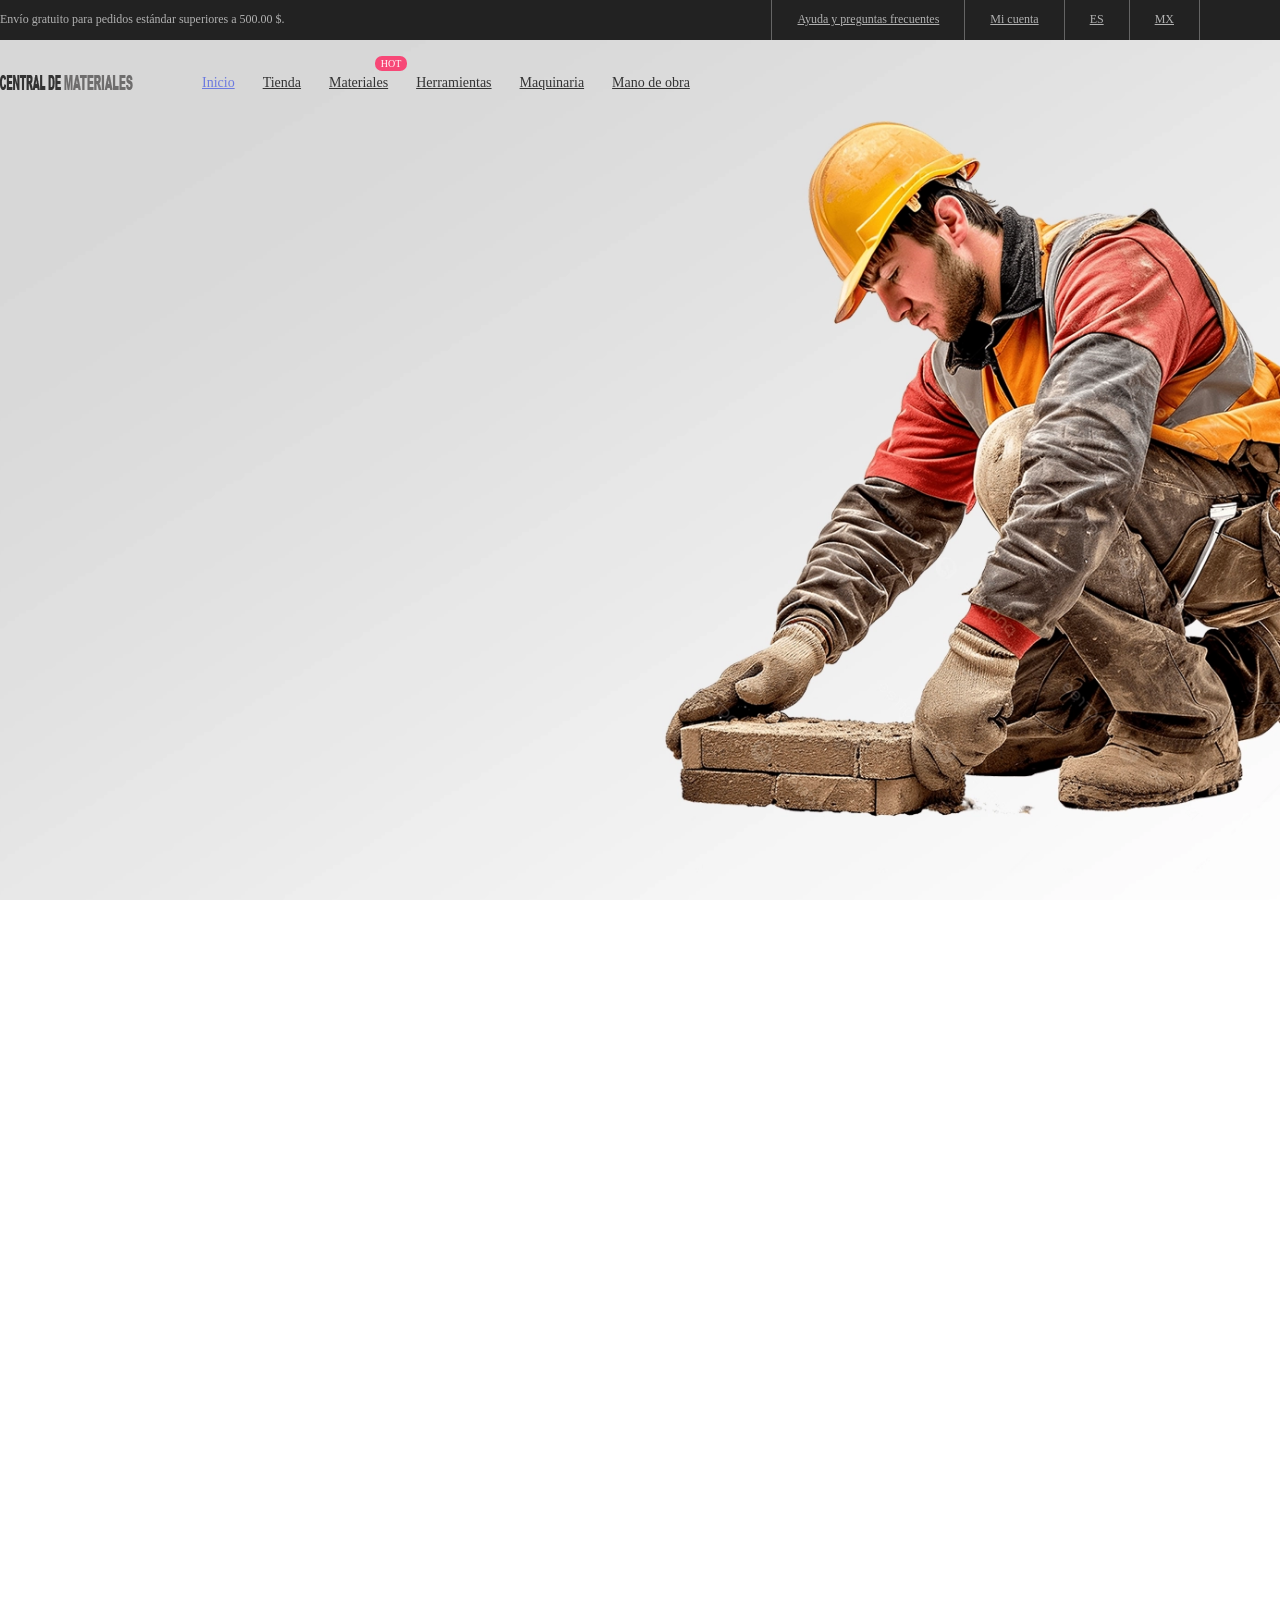
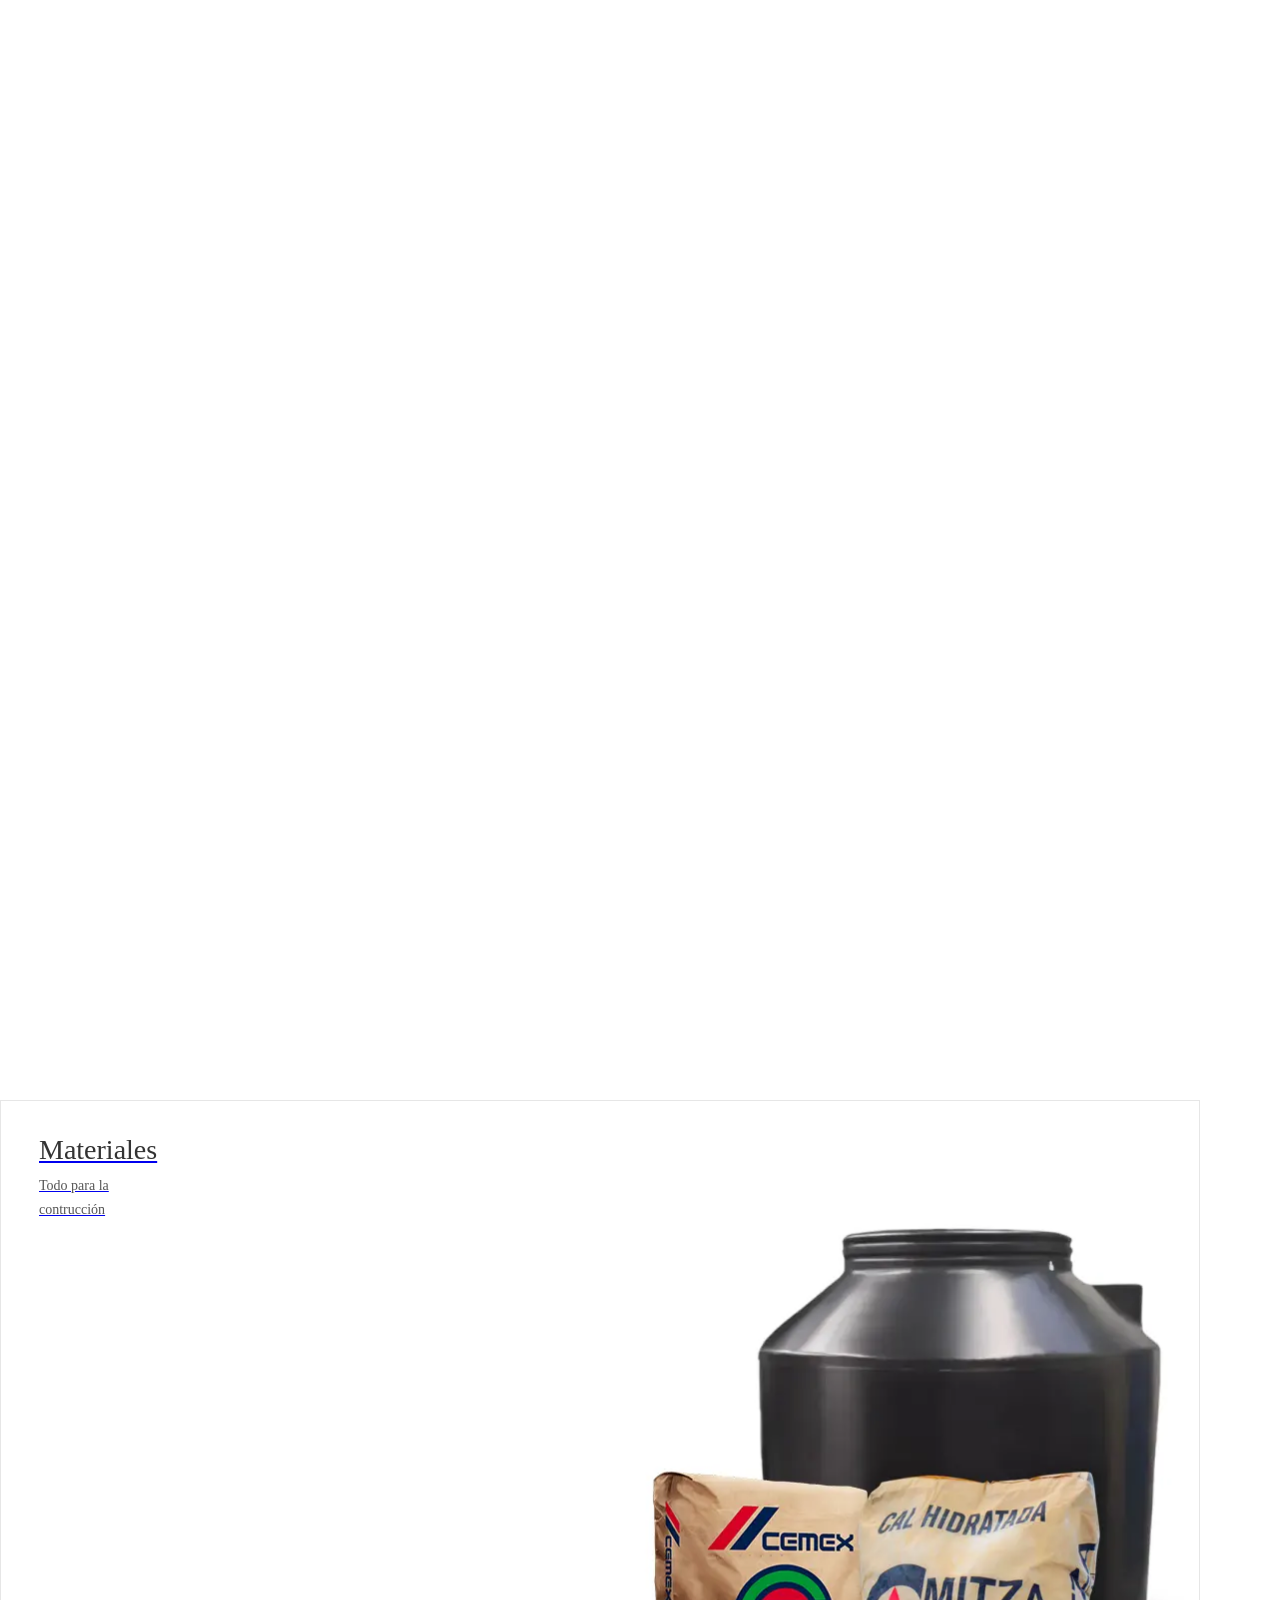
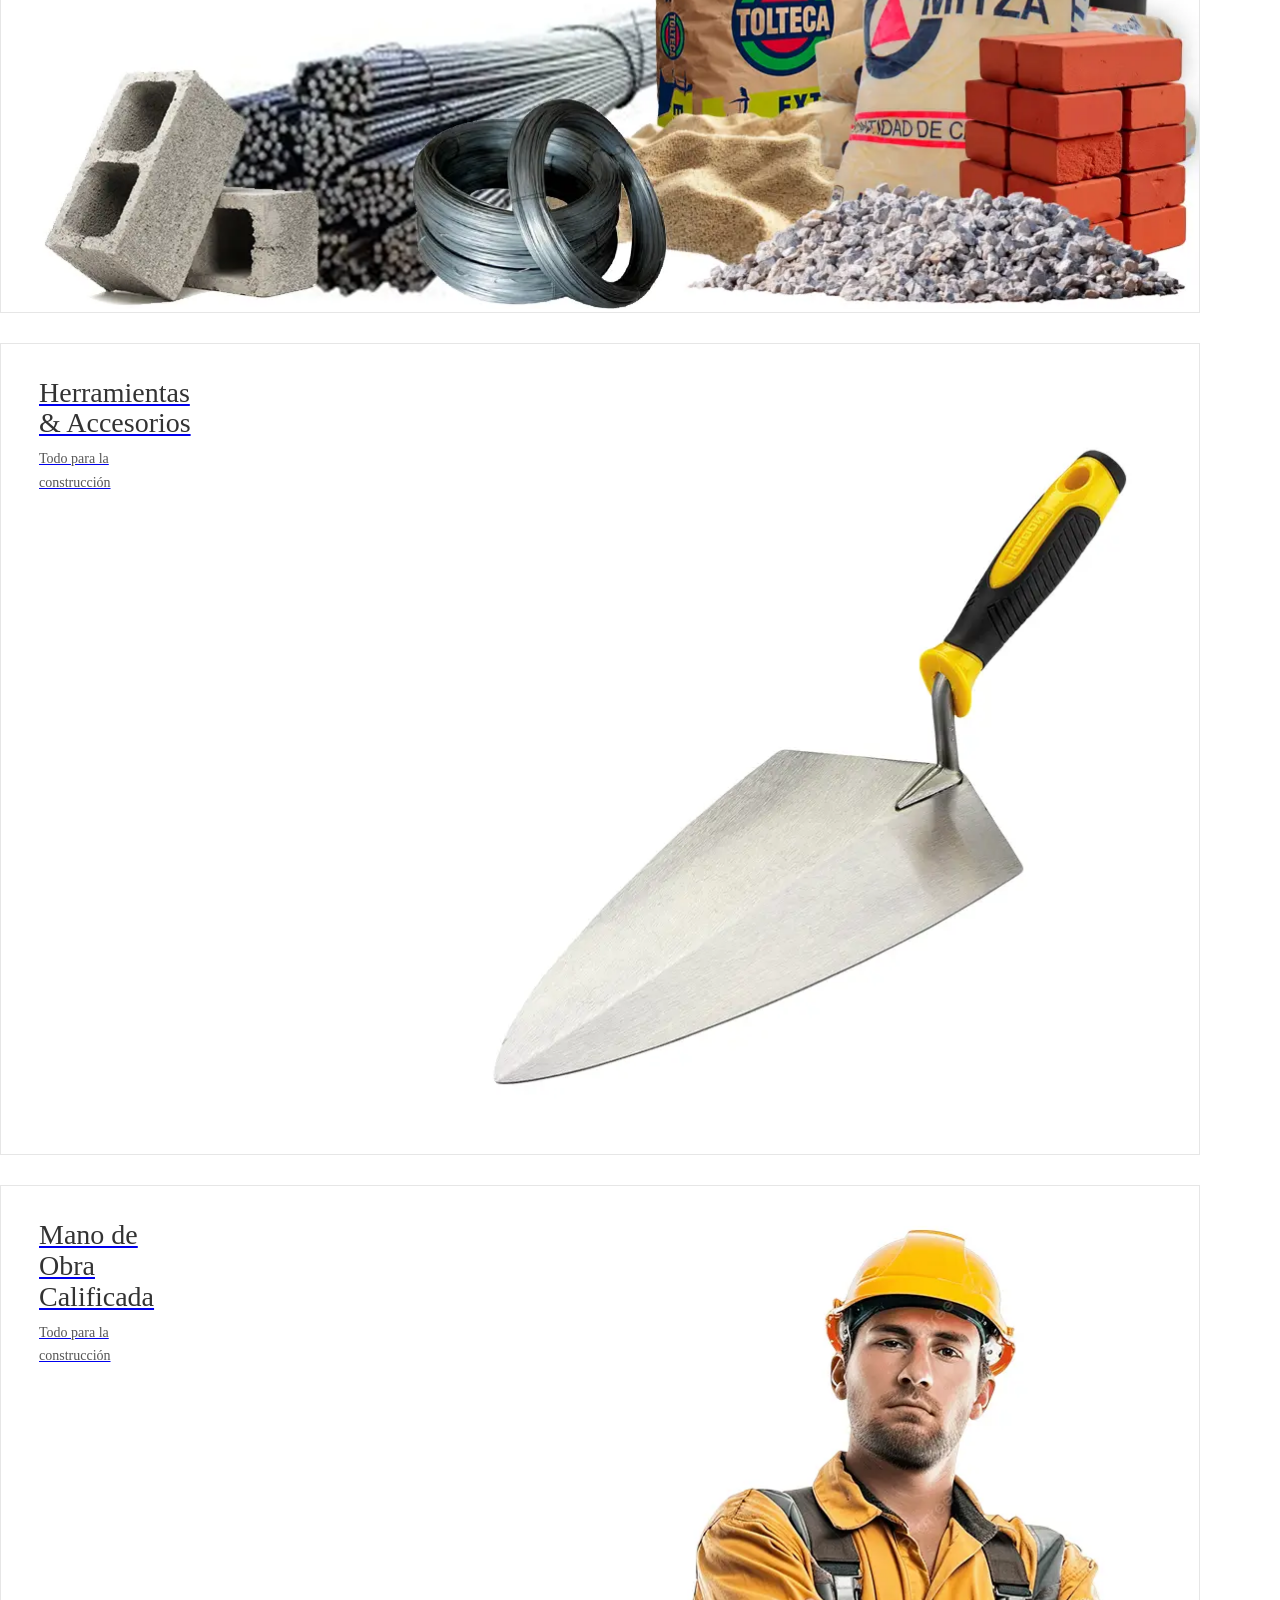
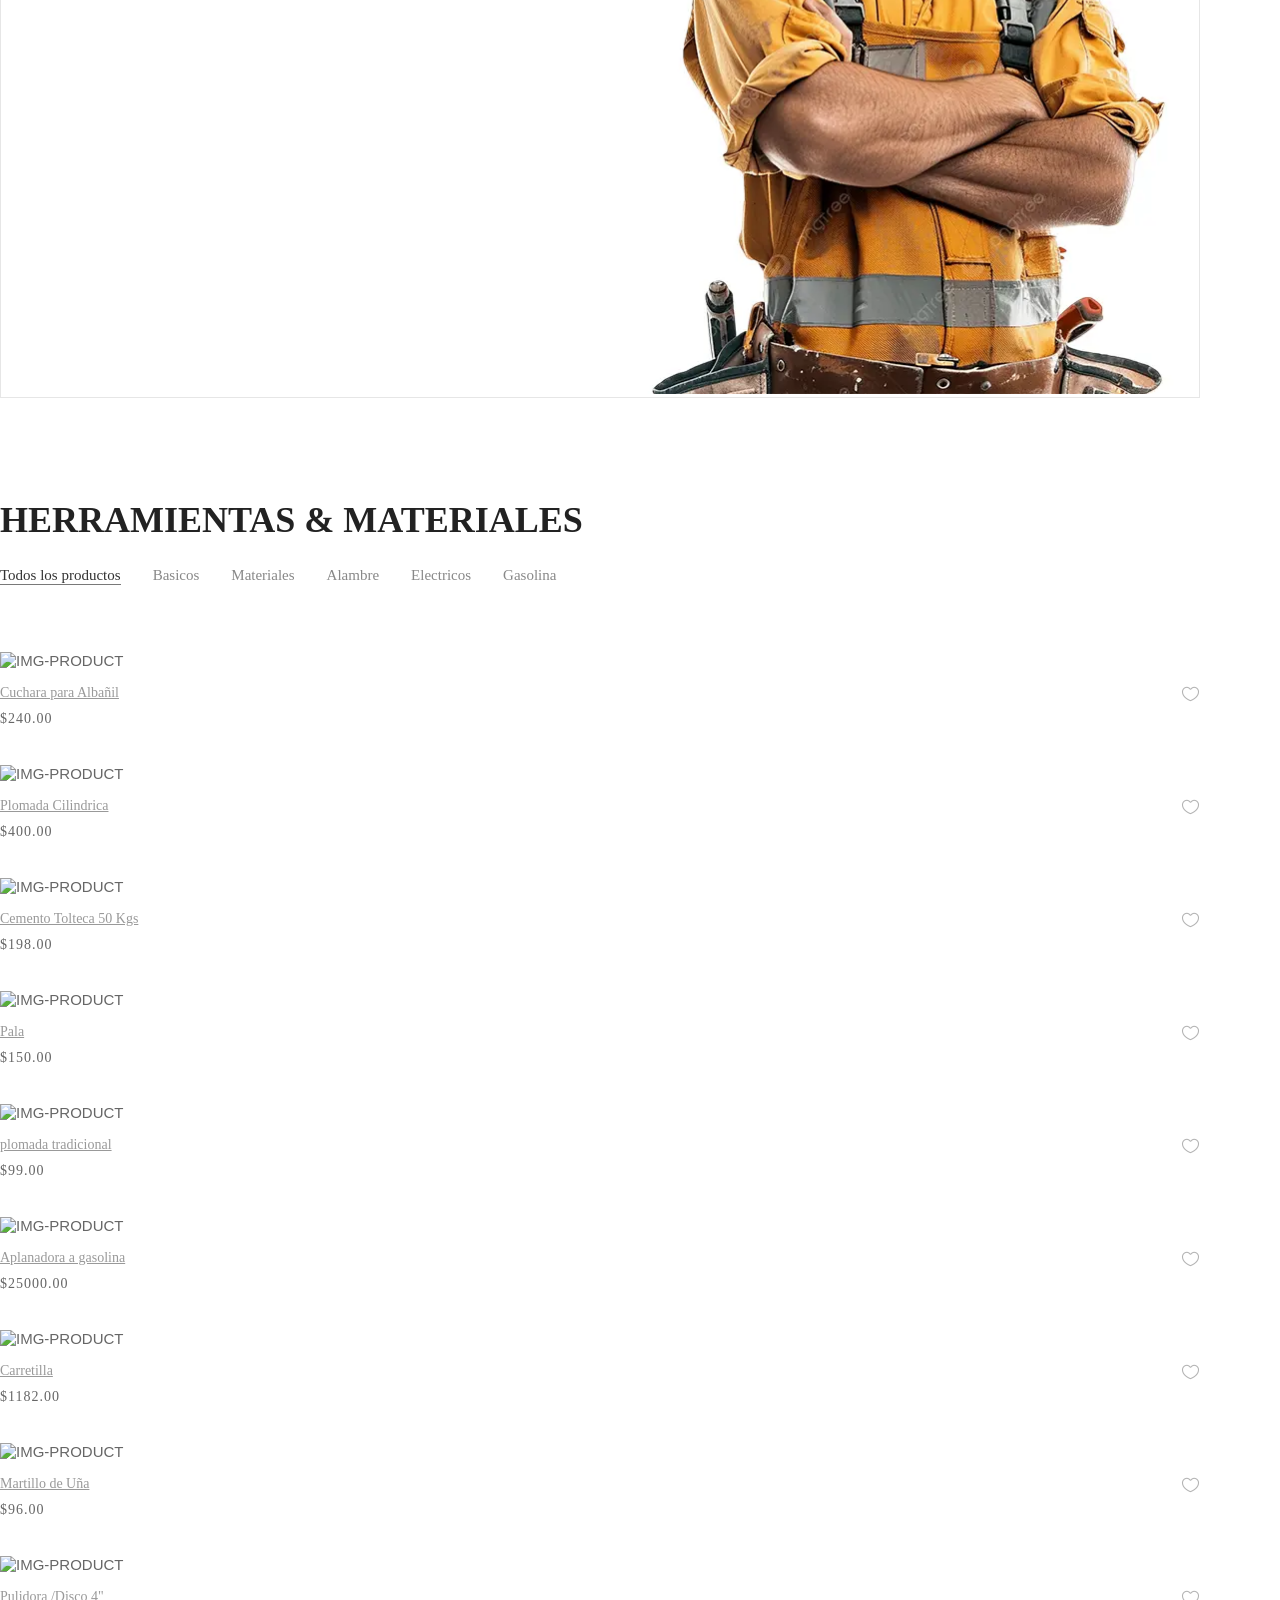
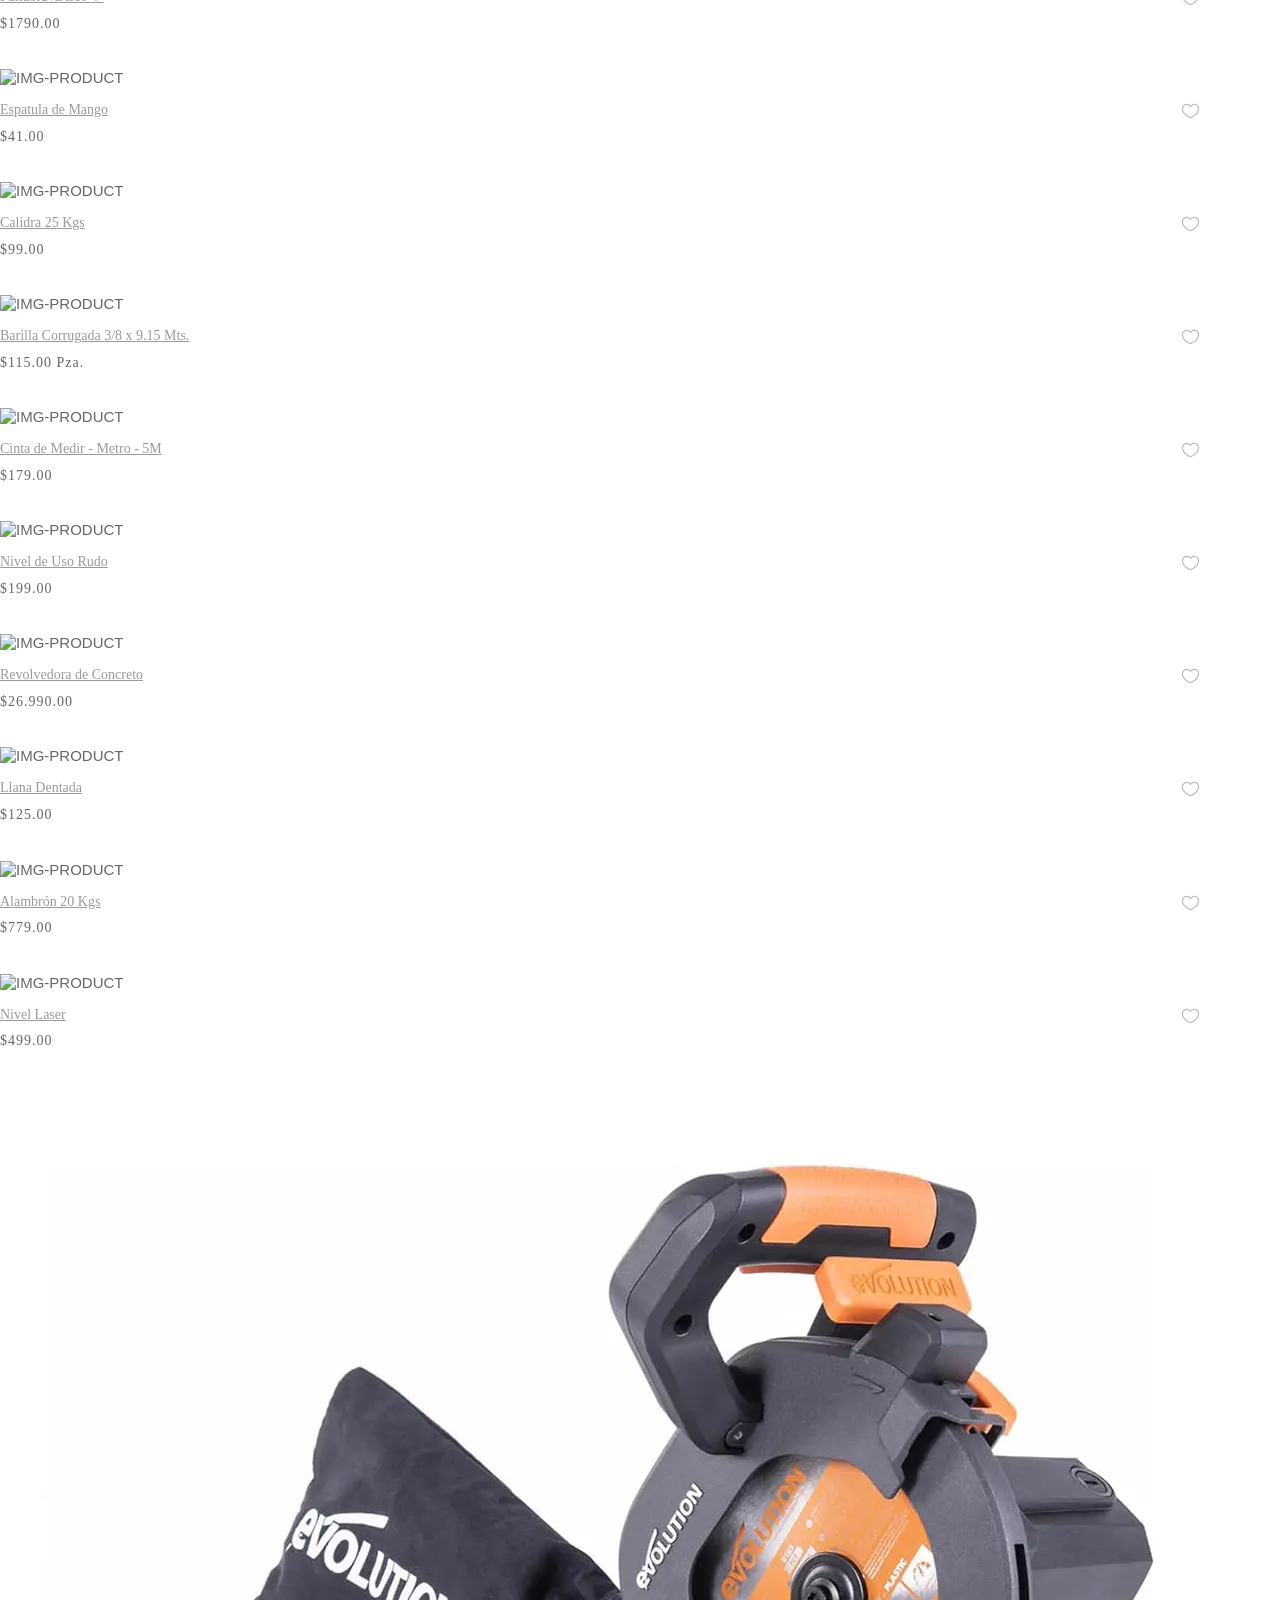
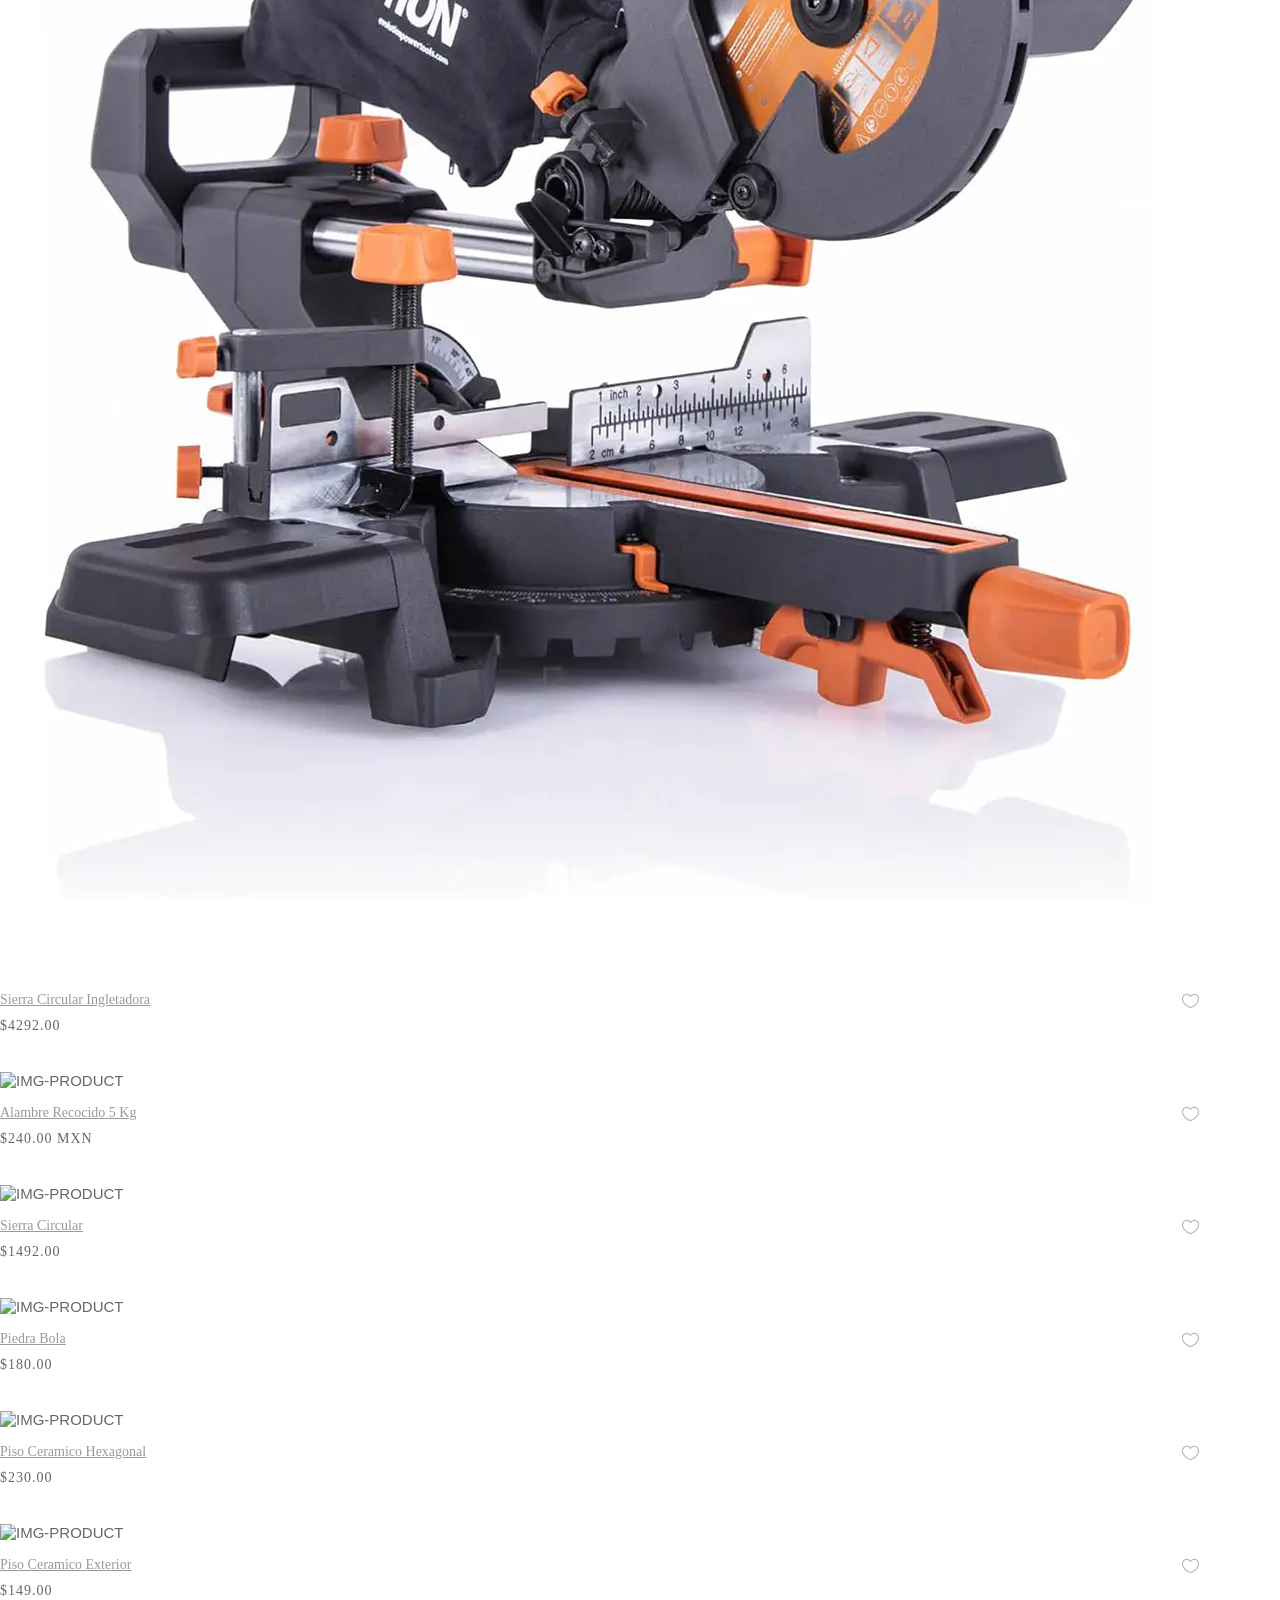
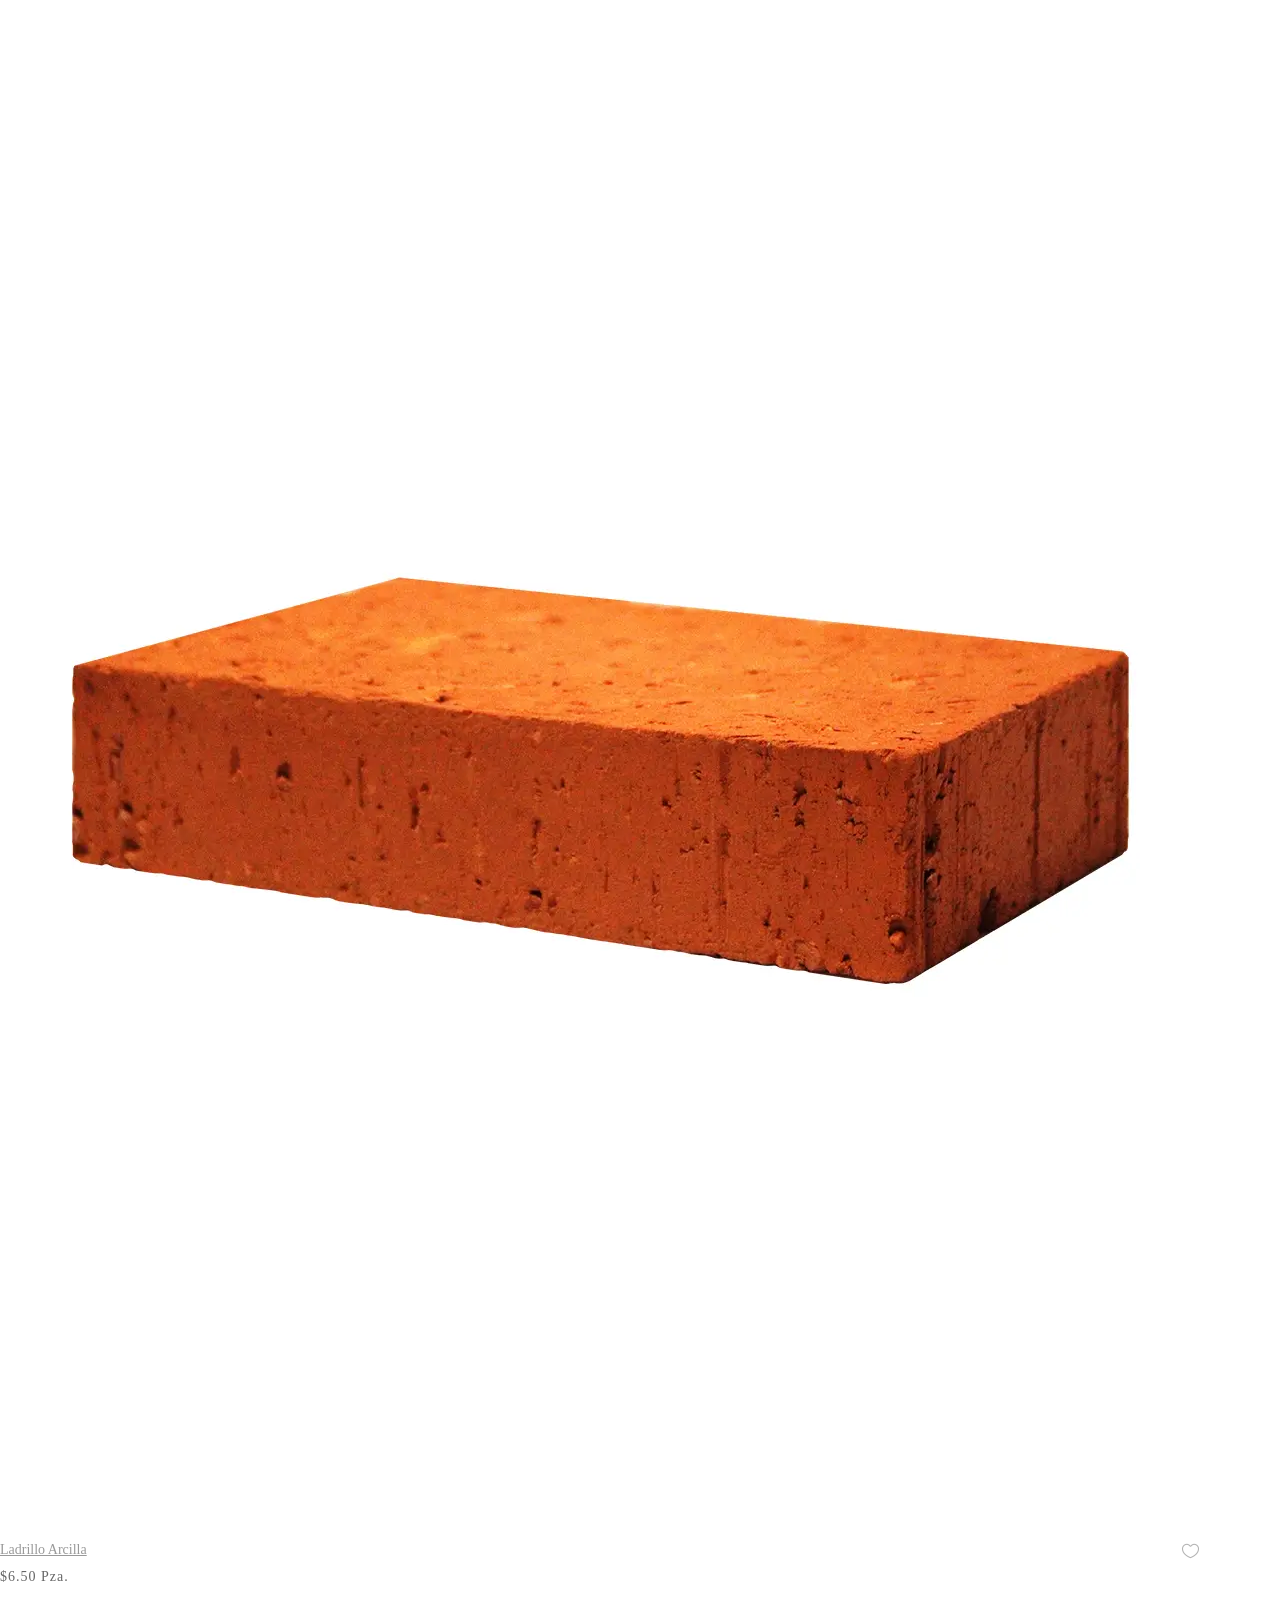
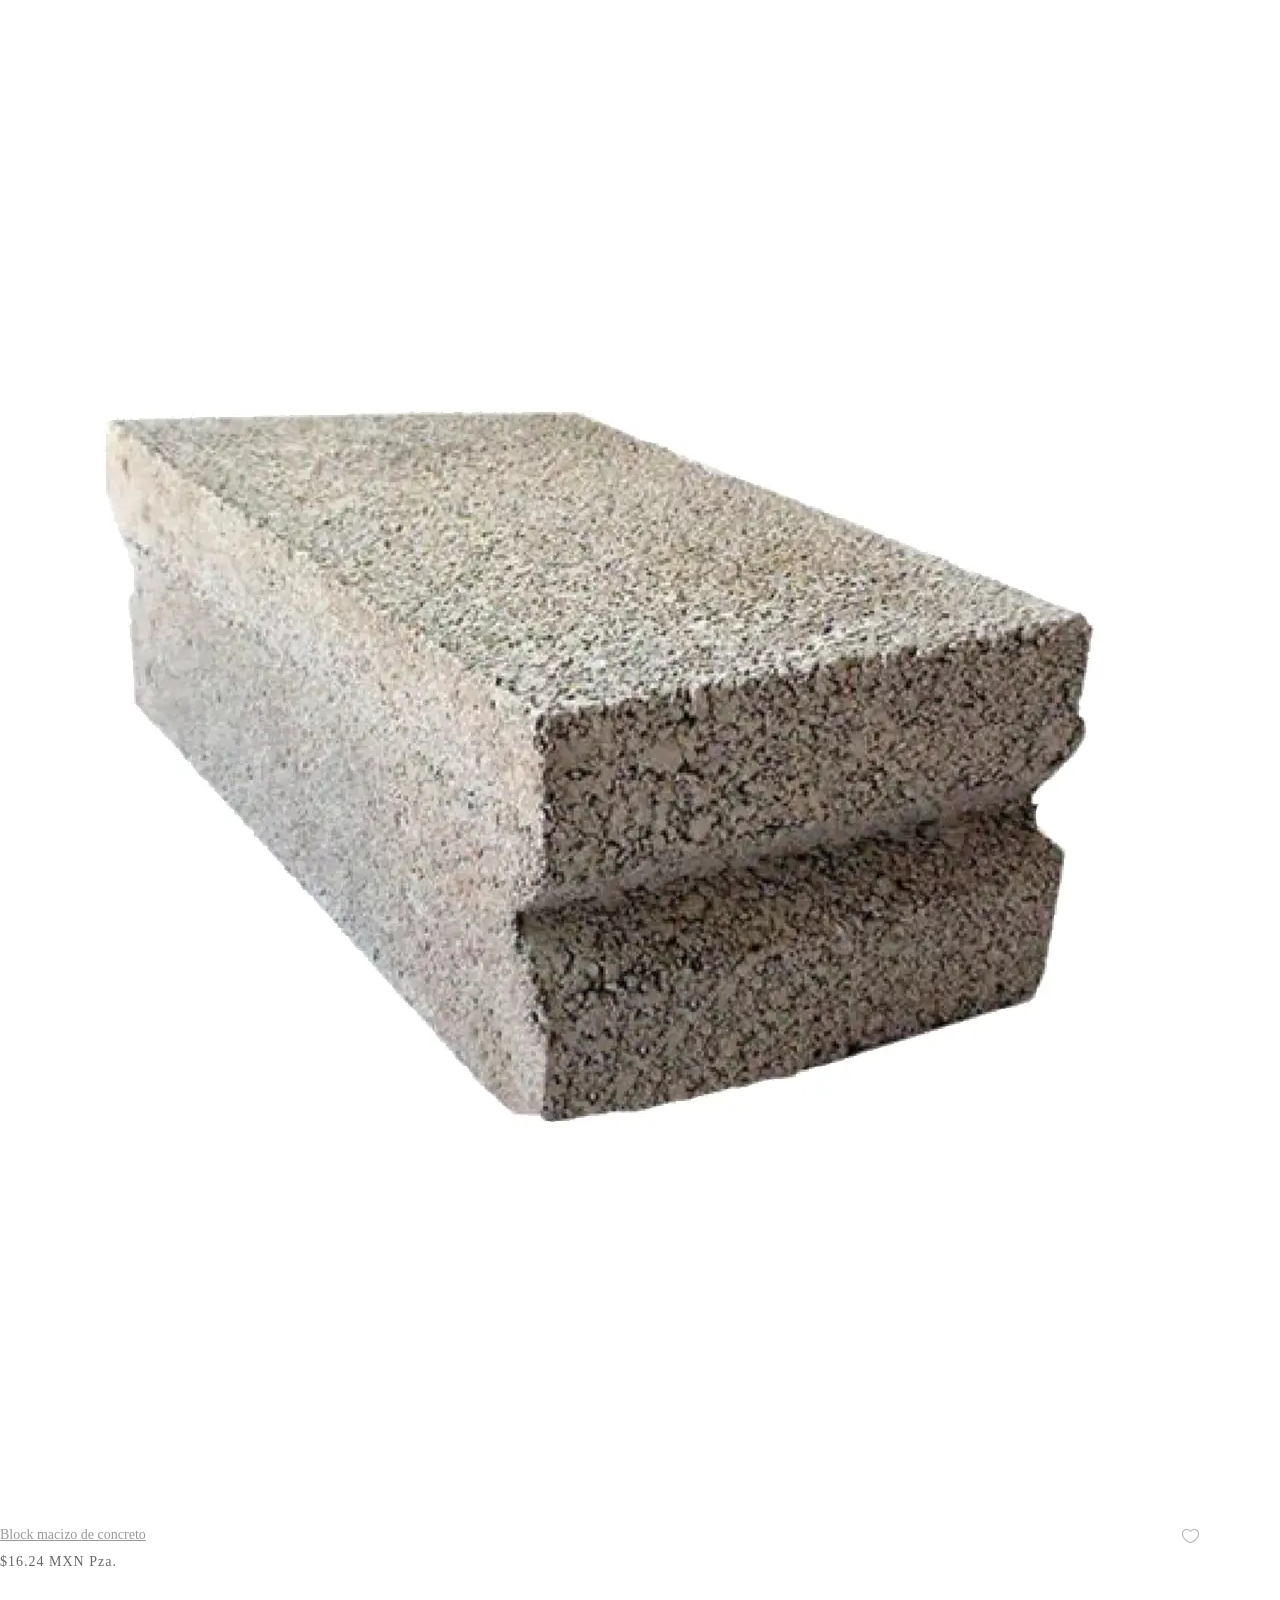
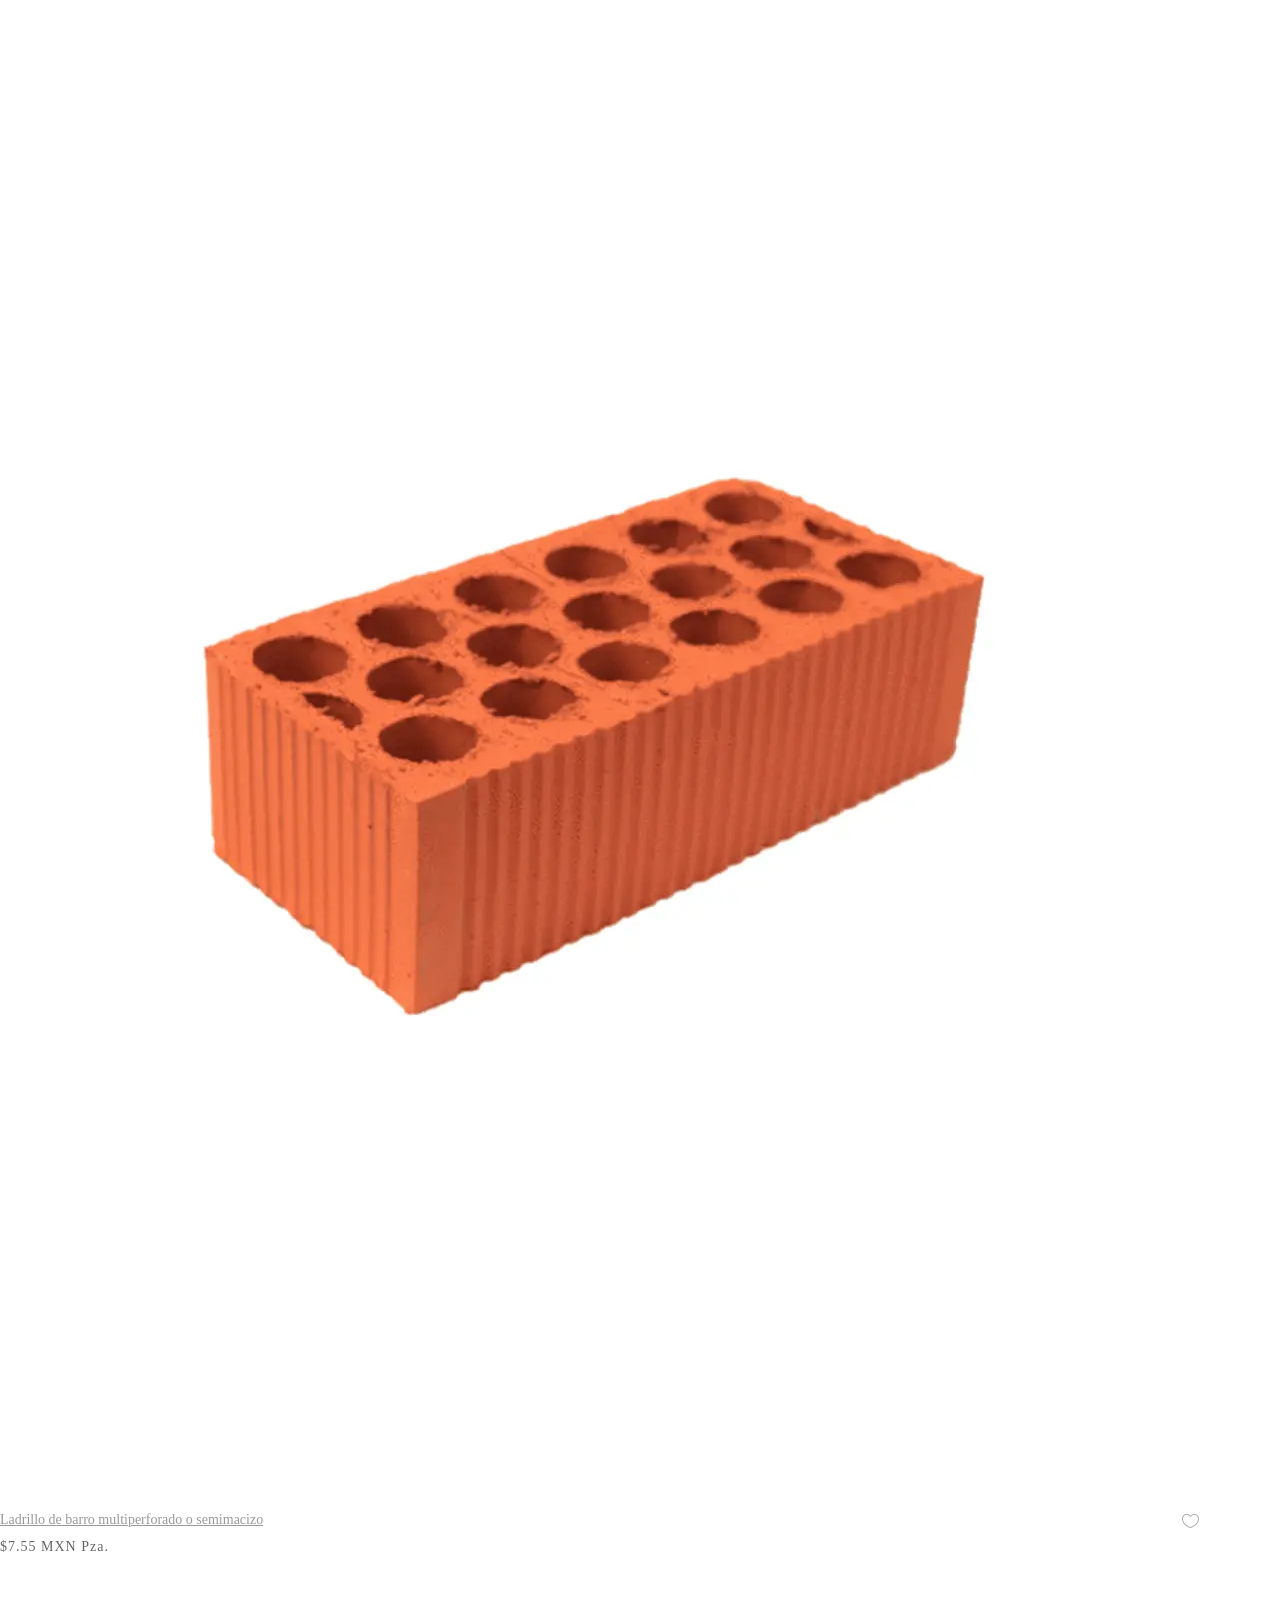
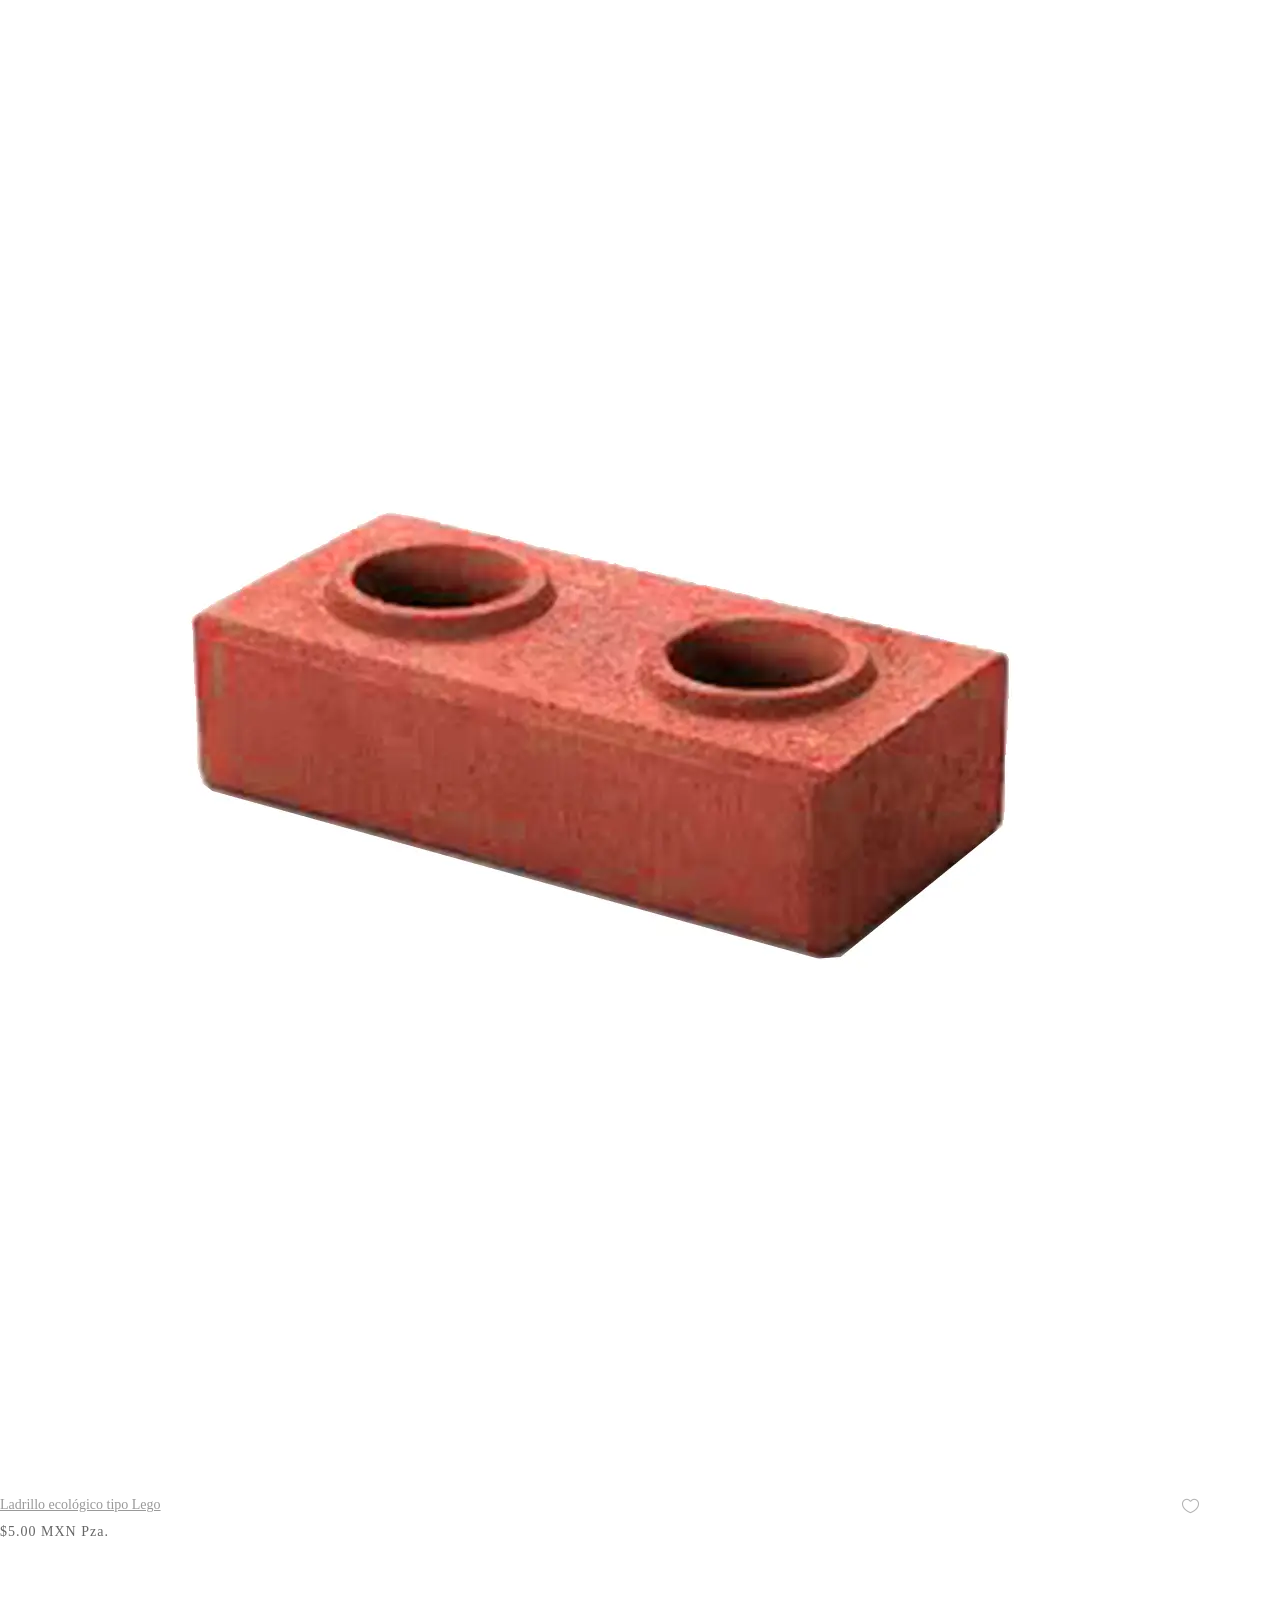
==== index.html @ 4cdfe02c "Add files via upload" ====
<!DOCTYPE html>
<html lang="es">
<head>
	<title>Todo para la contrucción</title>
	<meta charset="UTF-8">
	<meta name="viewport" content="width=device-width, initial-scale=1">
<!--===============================================================================================-->	
	<link rel="icon" type="image/png" href="images/icons/favicon.png"/>
<!--===============================================================================================-->
	<link rel="stylesheet" type="text/css" href="vendor/bootstrap/css/bootstrap.min.css">
<!--===============================================================================================-->
	<link rel="stylesheet" type="text/css" href="fonts/font-awesome-4.7.0/css/font-awesome.min.css">
<!--===============================================================================================-->
	<link rel="stylesheet" type="text/css" href="fonts/iconic/css/material-design-iconic-font.min.css">
<!--===============================================================================================-->
	<link rel="stylesheet" type="text/css" href="fonts/linearicons-v1.0.0/icon-font.min.css">
<!--===============================================================================================-->
	<link rel="stylesheet" type="text/css" href="vendor/animate/animate.css">
<!--===============================================================================================-->	
	<link rel="stylesheet" type="text/css" href="vendor/css-hamburgers/hamburgers.min.css">
<!--===============================================================================================-->
	<link rel="stylesheet" type="text/css" href="vendor/animsition/css/animsition.min.css">
<!--===============================================================================================-->
	<link rel="stylesheet" type="text/css" href="vendor/select2/select2.min.css">
<!--===============================================================================================-->	
	<link rel="stylesheet" type="text/css" href="vendor/daterangepicker/daterangepicker.css">
<!--===============================================================================================-->
	<link rel="stylesheet" type="text/css" href="vendor/slick/slick.css">
<!--===============================================================================================-->
	<link rel="stylesheet" type="text/css" href="vendor/MagnificPopup/magnific-popup.css">
<!--===============================================================================================-->
	<link rel="stylesheet" type="text/css" href="vendor/perfect-scrollbar/perfect-scrollbar.css">
<!--===============================================================================================-->
	<link rel="stylesheet" type="text/css" href="css/util.css">
	<link rel="stylesheet" type="text/css" href="css/main.css">
<!--===============================================================================================-->
</head>
<body class="animsition">
	
	<!-- Header -->
	<header>
		<!-- Header desktop -->
		<div class="container-menu-desktop">
			<!-- Topbar -->
			<div class="top-bar">
				<div class="content-topbar flex-sb-m h-full container">
					<div class="left-top-bar">
						Envío gratuito para pedidos estándar superiores a 500.00 $.
					</div>

					<div class="right-top-bar flex-w h-full">
						<a href="tel:+524443571747" class="flex-c-m trans-04 p-lr-25">
							
Ayuda y preguntas frecuentes
						</a>

						<a href="#" class="flex-c-m trans-04 p-lr-25">
							
Mi cuenta
						</a>

						<a href="#" class="flex-c-m trans-04 p-lr-25">
							ES
						</a>

						<a href="#" class="flex-c-m trans-04 p-lr-25">
							MX
						</a>
					</div>
				</div>
			</div>

			<div class="wrap-menu-desktop">
				<nav class="limiter-menu-desktop container">
					
					<!-- Logo desktop -->		
					<a href="#" class="logo">
						<img src="images/icons/logo-01.png" alt="IMG-LOGO">
					</a>

					<!-- Menu desktop -->
					<div class="menu-desktop">
						<ul class="main-menu">
							<li class="active-menu">
								<a href="index.html">Inicio</a>
								<ul class="sub-menu">
									<li><a href="#materiales">Materiales</a></li>
									<li><a href="#Materiales">Herramientas</a></li>
									<li><a href="contratar.html">Mano de Obra</a></li>
								</ul>
							</li>

							<li>
								<a href="#materiales">Tienda</a>
							</li>

							<li class="label1" data-label1="hot">
								<a href="#materiales">Materiales </a>
							</li>

							<li>
								<a href="#materiales">Herramientas</a>
							</li>

							<li>
								<a href="contratar.html">Maquinaria</a>
							</li>

							<li>
								<a href="contratar.html">Mano de obra</a>
							</li>
						</ul>
					</div>	

					<!-- Icon header --
					<div class="wrap-icon-header flex-w flex-r-m">
						<div class="icon-header-item cl2 hov-cl1 trans-04 p-l-22 p-r-11 js-show-modal-search">
							<i class="zmdi zmdi-search"></i>
						</div>

						<div class="icon-header-item cl2 hov-cl1 trans-04 p-l-22 p-r-11 icon-header-noti js-show-cart" data-notify="2">
							<i class="zmdi zmdi-shopping-cart"></i>
						</div>

						<a href="#" class="dis-block icon-header-item cl2 hov-cl1 trans-04 p-l-22 p-r-11 icon-header-noti" data-notify="0">
							<i class="zmdi zmdi-favorite-outline"></i>
						</a>
					</div>-->
				</nav>
			</div>	
		</div>

		<!-- Header Mobile -->
		<div class="wrap-header-mobile">
			<!-- Logo moblie -->		
			<div class="logo-mobile">
				<a href="index.html"><img src="images/icons/logo-01.png" alt="IMG-LOGO"></a>
			</div>

			<!-- Icon header -->
			<div class="wrap-icon-header flex-w flex-r-m m-r-15">
				<div class="icon-header-item cl2 hov-cl1 trans-04 p-r-11 js-show-modal-search">
					<i class="zmdi zmdi-search"></i>
				</div>

				<div class="icon-header-item cl2 hov-cl1 trans-04 p-r-11 p-l-10 icon-header-noti js-show-cart" data-notify="2">
					<i class="zmdi zmdi-shopping-cart"></i>
				</div>

				<a href="#" class="dis-block icon-header-item cl2 hov-cl1 trans-04 p-r-11 p-l-10 icon-header-noti" data-notify="0">
					<i class="zmdi zmdi-favorite-outline"></i>
				</a>
			</div>

			<!-- Button show menu -->
			<div class="btn-show-menu-mobile hamburger hamburger--squeeze">
				<span class="hamburger-box">
					<span class="hamburger-inner"></span>
				</span>
			</div>
		</div>


		<!-- Menu Mobile -->
		<div class="menu-mobile">
			<ul class="topbar-mobile">
				<li>
					<div class="left-top-bar">
						Envío gratuito para pedidos estándar superiores a 1000 $.
					</div>
				</li>

				<li>
					<div class="right-top-bar flex-w h-full">
						<a href="#" class="flex-c-m p-lr-10 trans-04">
							Help & FAQs
						</a>

						<a href="#" class="flex-c-m p-lr-10 trans-04">
							My Account
						</a>

						<a href="#" class="flex-c-m p-lr-10 trans-04">
							EN
						</a>

						<a href="#" class="flex-c-m p-lr-10 trans-04">
							USD
						</a>
					</div>
				</li>
			</ul>

			<ul class="main-menu-m">
				<li>
					<a href="index.html">Home</a>
					<ul class="sub-menu-m">
						<li><a href="index.html">Homepage 1</a></li>
						<li><a href="home-02.html">Homepage 2</a></li>
						<li><a href="home-03.html">Homepage 3</a></li>
					</ul>
					<span class="arrow-main-menu-m">
						<i class="fa fa-angle-right" aria-hidden="true"></i>
					</span>
				</li>

				<li>
					<a href="product.html">Shop</a>
				</li>

				<li>
					<a href="shoping-cart.html" class="label1 rs1" data-label1="hot">Features</a>
				</li>

				<li>
					<a href="blog.html">Blog</a>
				</li>

				<li>
					<a href="about.html">About</a>
				</li>

				<li>
					<a href="contact.html">Contact</a>
				</li>
			</ul>
		</div>

		<!-- Modal Search -->
		<div class="modal-search-header flex-c-m trans-04 js-hide-modal-search">
			<div class="container-search-header">
				<button class="flex-c-m btn-hide-modal-search trans-04 js-hide-modal-search">
					<img src="images/icons/icon-close2.png" alt="CLOSE">
				</button>

				<form class="wrap-search-header flex-w p-l-15">
					<button class="flex-c-m trans-04">
						<i class="zmdi zmdi-search"></i>
					</button>
					<input class="plh3" type="text" name="search" placeholder="Search...">
				</form>
			</div>
		</div>
	</header>

	<!-- Cart -->
	<div class="wrap-header-cart js-panel-cart">
		<div class="s-full js-hide-cart"></div>

		<div class="header-cart flex-col-l p-l-65 p-r-25">
			<div class="header-cart-title flex-w flex-sb-m p-b-8">
				<span class="mtext-103 cl2">
					Your Cart
				</span>

				<div class="fs-35 lh-10 cl2 p-lr-5 pointer hov-cl1 trans-04 js-hide-cart">
					<i class="zmdi zmdi-close"></i>
				</div>
			</div>
			
			<div class="header-cart-content flex-w js-pscroll">
				<ul class="header-cart-wrapitem w-full">
					<li class="header-cart-item flex-w flex-t m-b-12">
						<div class="header-cart-item-img">
							<img src="images/item-cart-01.jpg" alt="IMG">
						</div>

						<div class="header-cart-item-txt p-t-8">
							<a href="#" class="header-cart-item-name m-b-18 hov-cl1 trans-04">
								White Shirt Pleat
							</a>

							<span class="header-cart-item-info">
								1 x $19.00
							</span>
						</div>
					</li>

					<li class="header-cart-item flex-w flex-t m-b-12">
						<div class="header-cart-item-img">
							<img src="images/item-cart-02.jpg" alt="IMG">
						</div>

						<div class="header-cart-item-txt p-t-8">
							<a href="#" class="header-cart-item-name m-b-18 hov-cl1 trans-04">
								Converse All Star
							</a>

							<span class="header-cart-item-info">
								1 x $39.00
							</span>
						</div>
					</li>

					<li class="header-cart-item flex-w flex-t m-b-12">
						<div class="header-cart-item-img">
							<img src="images/item-cart-03.jpg" alt="IMG">
						</div>

						<div class="header-cart-item-txt p-t-8">
							<a href="#" class="header-cart-item-name m-b-18 hov-cl1 trans-04">
								Nixon Porter Leather
							</a>

							<span class="header-cart-item-info">
								1 x $17.00
							</span>
						</div>
					</li>
				</ul>
				
				<div class="w-full">
					<div class="header-cart-total w-full p-tb-40">
						Total: $75.00
					</div>

					<div class="header-cart-buttons flex-w w-full">
						<a href="shoping-cart.html" class="flex-c-m stext-101 cl0 size-107 bg3 bor2 hov-btn3 p-lr-15 trans-04 m-r-8 m-b-10">
							View Cart
						</a>

						<a href="shoping-cart.html" class="flex-c-m stext-101 cl0 size-107 bg3 bor2 hov-btn3 p-lr-15 trans-04 m-b-10">
							Check Out
						</a>
					</div>
				</div>
			</div>
		</div>
	</div>

		

	<!-- Slider -->
	<section class="section-slide">
		<div class="wrap-slick1">
			<div class="slick1">
				<div class="item-slick1" style="background-image: url(images/slide-01.webp);">
					<div class="container h-full">
						<div class="flex-col-l-m h-full p-t-100 p-b-30 respon5">
							<div class="layer-slick1 animated visible-false" data-appear="fadeInDown" data-delay="0">
								<span class="ltext-101 cl2 respon2">
									Central de Materiales
								</span>
							</div>
								
							<div class="layer-slick1 animated visible-false" data-appear="fadeInUp" data-delay="800">
								<h2 class="ltext-201 cl2 p-t-19 p-b-43 respon1">
									Bienvenidos
								</h2>
							</div>
								
							<div class="layer-slick1 animated visible-false" data-appear="zoomIn" data-delay="1600">
								<a href="#materiales" class="flex-c-m stext-101 cl0 size-101 bg1 bor1 hov-btn1 p-lr-15 trans-04">
									Comprar Ahora
								</a>
							</div>
						</div>
					</div>
				</div>

				<div class="item-slick1" style="background-image: url(images/slide-02.jpg);">
					<div class="container h-full">
						<div class="flex-col-l-m h-full p-t-100 p-b-30 respon5">
							<div class="layer-slick1 animated visible-false" data-appear="rollIn" data-delay="0">
								<span class="ltext-101 cl2 respon2">
									Central de Materiales
								</span>
							</div>
								
							<div class="layer-slick1 animated visible-false" data-appear="lightSpeedIn" data-delay="800">
								<h2 class="ltext-201 cl2 p-t-19 p-b-43 respon1">
									Todo para la <br>contrucción
								</h2>
							</div>
								
							<div class="layer-slick1 animated visible-false" data-appear="slideInUp" data-delay="1600">
								<a href="#materiales" class="flex-c-m stext-101 cl0 size-101 bg1 bor1 hov-btn1 p-lr-15 trans-04">
									Comprar Ahora
								</a>
							</div>
						</div>
					</div>
				</div>

				<div class="item-slick1" style="background-image: url(images/slide-03.jpg);">
					<div class="container h-full">
						<div class="flex-col-l-m h-full p-t-100 p-b-30 respon5">
							<div class="layer-slick1 animated visible-false" data-appear="rotateInDownLeft" data-delay="0">
								<span class="ltext-101 cl2 respon2">
									Central de Materiales
								</span>
							</div>
								
							<div class="layer-slick1 animated visible-false" data-appear="rotateInUpRight" data-delay="800">
								<h2 class="ltext-201 cl2 p-t-19 p-b-43 respon1">
									Todo para la<br> cosntrucción
								</h2>
							</div>
								
							<div class="layer-slick1 animated visible-false" data-appear="rotateIn" data-delay="1600">
								<a href="#materiales" class="flex-c-m stext-101 cl0 size-101 bg1 bor1 hov-btn1 p-lr-15 trans-04">
									Comprar Ahora
								</a>
							</div>
						</div>
					</div>
				</div>
			</div>
		</div>
	</section>


	<!-- Banner -->
	<div class="sec-banner bg0 p-t-80 p-b-50">
		<div class="container">
			<div class="row">
				<div class="col-md-6 col-xl-4 p-b-30 m-lr-auto">
					<!-- Block1 -->
					<div class="block1 wrap-pic-w">
						<img src="images/banner-011.webp" alt="IMG-BANNER">

						<a href="#materiales" class="block1-txt ab-t-l s-full flex-col-l-sb p-lr-38 p-tb-34 trans-03 respon3">
							<div class="block1-txt-child1 flex-col-l">
								<span class="block1-name ltext-102 trans-04 p-b-8">
									Materiales
								</span>

								<span class="block1-info stext-102 trans-04">
									Todo para la<br> contrucción
								</span>
							</div>

							<div class="block1-txt-child2 p-b-4 trans-05">
								<div class="block1-link stext-101 cl0 trans-09">
									Comprar Ahora
								</div>
							</div>
						</a>
					</div>
				</div>

				<div class="col-md-6 col-xl-4 p-b-30 m-lr-auto">
					<!-- Block1 -->
					<div class="block1 wrap-pic-w">
						<img src="images/banner-022.webp" alt="IMG-BANNER">

						<a href="#materiales" class="block1-txt ab-t-l s-full flex-col-l-sb p-lr-38 p-tb-34 trans-03 respon3">
							<div class="block1-txt-child1 flex-col-l">
								<span class="block1-name ltext-102 trans-04 p-b-8">
									Herramientas<br>& Accesorios
								</span>

								<span class="block1-info stext-102 trans-04">
									Todo para la <br>construcción
								</span>
							</div>

							<div class="block1-txt-child2 p-b-4 trans-05">
								<div class="block1-link stext-101 cl0 trans-09">
									Comprar Ahora
								</div>
							</div>
						</a>
					</div>
				</div>

				<div class="col-md-6 col-xl-4 p-b-30 m-lr-auto">
					<!-- Block1 -->
					<div class="block1 wrap-pic-w">
						<img src="images/banner-033.webp" alt="IMG-BANNER">

						<a href="contratar.html" class="block1-txt ab-t-l s-full flex-col-l-sb p-lr-38 p-tb-34 trans-03 respon3">
							<div class="block1-txt-child1 flex-col-l">
								<span class="block1-name ltext-102 trans-04 p-b-8">
									Mano de<br> Obra<br> Calificada
								</span>

								<span class="block1-info stext-102 trans-04">
									Todo para la<br> construcción
								</span>
							</div>

							<div class="block1-txt-child2 p-b-4 trans-05">
								<div class="block1-link stext-101 cl0 trans-09">
									Contratar Ahora
								</div>
							</div>
						</a>
					</div>
				</div>
			</div>
		</div>
	</div>


	<!-- Product -->
	<section class="bg0 p-t-23 p-b-140">
		<div class="container">
			<div class="p-b-10" id="materiales">
				<h3 class="ltext-103 cl5">
					Herramientas & Materiales
				</h3>
			</div>

			<div class="flex-w flex-sb-m p-b-52">
				<div class="flex-w flex-l-m filter-tope-group m-tb-10">
					<button class="stext-106 cl6 hov1 bor3 trans-04 m-r-32 m-tb-5 how-active1" data-filter="*">
						Todos los productos
					</button>

					<button class="stext-106 cl6 hov1 bor3 trans-04 m-r-32 m-tb-5" data-filter=".basicos">
						Basicos
					</button>

					<button class="stext-106 cl6 hov1 bor3 trans-04 m-r-32 m-tb-5" data-filter=".materiales">
						Materiales
					</button>

					<button class="stext-106 cl6 hov1 bor3 trans-04 m-r-32 m-tb-5" data-filter=".alambre">
						Alambre
					</button>

					<button class="stext-106 cl6 hov1 bor3 trans-04 m-r-32 m-tb-5" data-filter=".electricos">
						Electricos
					</button>

					<button class="stext-106 cl6 hov1 bor3 trans-04 m-r-32 m-tb-5" data-filter=".gasolina">
						Gasolina
					</button>
				</div>

				<div class="flex-w flex-c-m m-tb-10">
					<!--<div class="flex-c-m stext-106 cl6 size-104 bor4 pointer hov-btn3 trans-04 m-r-8 m-tb-4 js-show-filter">
						<i class="icon-filter cl2 m-r-6 fs-15 trans-04 zmdi zmdi-filter-list"></i>
						<i class="icon-close-filter cl2 m-r-6 fs-15 trans-04 zmdi zmdi-close dis-none"></i>
						 Filter
					</div>

					<div class="flex-c-m stext-106 cl6 size-105 bor4 pointer hov-btn3 trans-04 m-tb-4 js-show-search">
						<i class="icon-search cl2 m-r-6 fs-15 trans-04 zmdi zmdi-search"></i>
						<i class="icon-close-search cl2 m-r-6 fs-15 trans-04 zmdi zmdi-close dis-none"></i>
						Search
					</div>-->
				</div>
				
				<!-- Search product -->
				<div class="dis-none panel-search w-full p-t-10 p-b-15">
					<div class="bor8 dis-flex p-l-15">
						<button class="size-113 flex-c-m fs-16 cl2 hov-cl1 trans-04">
							<i class="zmdi zmdi-search"></i>
						</button>

						<input class="mtext-107 cl2 size-114 plh2 p-r-15" type="text" name="search-product" placeholder="Search">
					</div>	
				</div>

				<!-- Filter -->
				<div class="dis-none panel-filter w-full p-t-10">
					<div class="wrap-filter flex-w bg6 w-full p-lr-40 p-t-27 p-lr-15-sm">
						<div class="filter-col1 p-r-15 p-b-27">
							<div class="mtext-102 cl2 p-b-15">
								Sort By
							</div>

							<ul>
								<li class="p-b-6">
									<a href="#" class="filter-link stext-106 trans-04">
										Default
									</a>
								</li>

								<li class="p-b-6">
									<a href="#" class="filter-link stext-106 trans-04">
										Popularity
									</a>
								</li>

								<li class="p-b-6">
									<a href="#" class="filter-link stext-106 trans-04">
										Average rating
									</a>
								</li>

								<li class="p-b-6">
									<a href="#" class="filter-link stext-106 trans-04 filter-link-active">
										Newness
									</a>
								</li>

								<li class="p-b-6">
									<a href="#" class="filter-link stext-106 trans-04">
										Price: Low to High
									</a>
								</li>

								<li class="p-b-6">
									<a href="#" class="filter-link stext-106 trans-04">
										Price: High to Low
									</a>
								</li>
							</ul>
						</div>

						<div class="filter-col2 p-r-15 p-b-27">
							<div class="mtext-102 cl2 p-b-15">
								Price
							</div>

							<ul>
								<li class="p-b-6">
									<a href="#" class="filter-link stext-106 trans-04 filter-link-active">
										All
									</a>
								</li>

								<li class="p-b-6">
									<a href="#" class="filter-link stext-106 trans-04">
										$0.00 - $50.00
									</a>
								</li>

								<li class="p-b-6">
									<a href="#" class="filter-link stext-106 trans-04">
										$50.00 - $100.00
									</a>
								</li>

								<li class="p-b-6">
									<a href="#" class="filter-link stext-106 trans-04">
										$100.00 - $150.00
									</a>
								</li>

								<li class="p-b-6">
									<a href="#" class="filter-link stext-106 trans-04">
										$150.00 - $200.00
									</a>
								</li>

								<li class="p-b-6">
									<a href="#" class="filter-link stext-106 trans-04">
										$200.00+
									</a>
								</li>
							</ul>
						</div>

						<div class="filter-col3 p-r-15 p-b-27">
							<div class="mtext-102 cl2 p-b-15">
								Color
							</div>

							<ul>
								<li class="p-b-6">
									<span class="fs-15 lh-12 m-r-6" style="color: #222;">
										<i class="zmdi zmdi-circle"></i>
									</span>

									<a href="#" class="filter-link stext-106 trans-04">
										Black
									</a>
								</li>

								<li class="p-b-6">
									<span class="fs-15 lh-12 m-r-6" style="color: #4272d7;">
										<i class="zmdi zmdi-circle"></i>
									</span>

									<a href="#" class="filter-link stext-106 trans-04 filter-link-active">
										Blue
									</a>
								</li>

								<li class="p-b-6">
									<span class="fs-15 lh-12 m-r-6" style="color: #b3b3b3;">
										<i class="zmdi zmdi-circle"></i>
									</span>

									<a href="#" class="filter-link stext-106 trans-04">
										Grey
									</a>
								</li>

								<li class="p-b-6">
									<span class="fs-15 lh-12 m-r-6" style="color: #00ad5f;">
										<i class="zmdi zmdi-circle"></i>
									</span>

									<a href="#" class="filter-link stext-106 trans-04">
										Green
									</a>
								</li>

								<li class="p-b-6">
									<span class="fs-15 lh-12 m-r-6" style="color: #fa4251;">
										<i class="zmdi zmdi-circle"></i>
									</span>

									<a href="#" class="filter-link stext-106 trans-04">
										Red
									</a>
								</li>

								<li class="p-b-6">
									<span class="fs-15 lh-12 m-r-6" style="color: #aaa;">
										<i class="zmdi zmdi-circle-o"></i>
									</span>

									<a href="#" class="filter-link stext-106 trans-04">
										White
									</a>
								</li>
							</ul>
						</div>

						<div class="filter-col4 p-b-27">
							<div class="mtext-102 cl2 p-b-15">
								Tags
							</div>

							<div class="flex-w p-t-4 m-r--5">
								<a href="#" class="flex-c-m stext-107 cl6 size-301 bor7 p-lr-15 hov-tag1 trans-04 m-r-5 m-b-5">
									Fashion
								</a>

								<a href="#" class="flex-c-m stext-107 cl6 size-301 bor7 p-lr-15 hov-tag1 trans-04 m-r-5 m-b-5">
									Lifestyle
								</a>

								<a href="#" class="flex-c-m stext-107 cl6 size-301 bor7 p-lr-15 hov-tag1 trans-04 m-r-5 m-b-5">
									Denim
								</a>

								<a href="#" class="flex-c-m stext-107 cl6 size-301 bor7 p-lr-15 hov-tag1 trans-04 m-r-5 m-b-5">
									Streetstyle
								</a>

								<a href="#" class="flex-c-m stext-107 cl6 size-301 bor7 p-lr-15 hov-tag1 trans-04 m-r-5 m-b-5">
									Crafts
								</a>
							</div>
						</div>
					</div>
				</div>
			</div>

			<div class="row isotope-grid">
				<div class="col-sm-6 col-md-4 col-lg-3 p-b-35 isotope-item basicos">
					<!-- Block2 Cuchara-->
					<div class="block2">
						<div class="block2-pic hov-img0">
							<img src="images/product-01.jpg" alt="IMG-PRODUCT">

							<a href="https://wa.me/524443571747?text=Hola%20CENTRAL%20DE%20 MATERIALES%20quiero%20más%20información%20quiero%20comprar" target="_blank" class="block2-btn flex-c-m stext-103 cl2 size-102 bg0 bor2 hov-btn1 p-lr-15 trans-04 <!--js-show-modal1-->">
								Comprar
							</a>
						</div>

						<div class="block2-txt flex-w flex-t p-t-14">
							<div class="block2-txt-child1 flex-col-l ">
								<a href="product-detail.html" class="stext-104 cl4 hov-cl1 trans-04 js-name-b2 p-b-6">
									Cuchara para Albañil
								</a>

								<span class="stext-105 cl3">
									$240.00
								</span>
							</div>

							<div class="block2-txt-child2 flex-r p-t-3">
								<a href="#" class="btn-addwish-b2 dis-block pos-relative js-addwish-b2">
									<img class="icon-heart1 dis-block trans-04" src="images/icons/icon-heart-01.png" alt="ICON">
									<img class="icon-heart2 dis-block trans-04 ab-t-l" src="images/icons/icon-heart-02.png" alt="ICON">
								</a>
							</div>
						</div>
					</div>
				</div>

				<div class="col-sm-6 col-md-4 col-lg-3 p-b-35 isotope-item basicos">
					<!-- Block2 -->
					<div class="block2">
						<div class="block2-pic hov-img0">
							<img src="images/product-02.jpg" alt="IMG-PRODUCT">

							<a href="https://wa.me/524443571747?text=Hola%20CENTRAL%20DE%20 MATERIALES%20quiero%20más%20información%20quiero%20comprar" target="_blank" class="block2-btn flex-c-m stext-103 cl2 size-102 bg0 bor2 hov-btn1 p-lr-15 trans-04 <!--js-show-modal1-->">
								Comprar
							</a>
						</div>

						<div class="block2-txt flex-w flex-t p-t-14">
							<div class="block2-txt-child1 flex-col-l ">
								<a href="product-detail.html" class="stext-104 cl4 hov-cl1 trans-04 js-name-b2 p-b-6">
									Plomada Cilindrica
								</a>

								<span class="stext-105 cl3">
									$400.00
								</span>
							</div>

							<div class="block2-txt-child2 flex-r p-t-3">
								<a href="#" class="btn-addwish-b2 dis-block pos-relative js-addwish-b2">
									<img class="icon-heart1 dis-block trans-04" src="images/icons/icon-heart-01.png" alt="ICON">
									<img class="icon-heart2 dis-block trans-04 ab-t-l" src="images/icons/icon-heart-02.png" alt="ICON">
								</a>
							</div>
						</div>
					</div>
				</div>

				<div class="col-sm-6 col-md-4 col-lg-3 p-b-35 isotope-item materiales">
					<!-- Block2 -->
					<div class="block2">
						<div class="block2-pic hov-img0">
							<img src="images/product-03.jpg" alt="IMG-PRODUCT">

							<a href="https://wa.me/524443571747?text=Hola%20CENTRAL%20DE%20 MATERIALES%20quiero%20más%20información%20quiero%20comprar" target="_blank" class="block2-btn flex-c-m stext-103 cl2 size-102 bg0 bor2 hov-btn1 p-lr-15 trans-04 <!--js-show-modal1-->">
								Comprar
							</a>
						</div>

						<div class="block2-txt flex-w flex-t p-t-14">
							<div class="block2-txt-child1 flex-col-l ">
								<a href="product-detail.html" class="stext-104 cl4 hov-cl1 trans-04 js-name-b2 p-b-6">
									Cemento Tolteca 50 Kgs
								</a>

								<span class="stext-105 cl3">
									$198.00
								</span>
							</div>

							<div class="block2-txt-child2 flex-r p-t-3">
								<a href="#" class="btn-addwish-b2 dis-block pos-relative js-addwish-b2">
									<img class="icon-heart1 dis-block trans-04" src="images/icons/icon-heart-01.png" alt="ICON">
									<img class="icon-heart2 dis-block trans-04 ab-t-l" src="images/icons/icon-heart-02.png" alt="ICON">
								</a>
							</div>
						</div>
					</div>
				</div>

				<div class="col-sm-6 col-md-4 col-lg-3 p-b-35 isotope-item basicos">
					<!-- Block2 -->
					<div class="block2">
						<div class="block2-pic hov-img0">
							<img src="images/product-04.jpg" alt="IMG-PRODUCT">

							<a href="https://wa.me/524443571747?text=Hola%20CENTRAL%20DE%20 MATERIALES%20quiero%20más%20información%20quiero%20comprar" target="_blank" class="block2-btn flex-c-m stext-103 cl2 size-102 bg0 bor2 hov-btn1 p-lr-15 trans-04 <!--js-show-modal1-->">
								Comprar
							</a>
						</div>

						<div class="block2-txt flex-w flex-t p-t-14">
							<div class="block2-txt-child1 flex-col-l ">
								<a href="product-detail.html" class="stext-104 cl4 hov-cl1 trans-04 js-name-b2 p-b-6">
									Pala
								</a>

								<span class="stext-105 cl3">
									$150.00
								</span>
							</div>

							<div class="block2-txt-child2 flex-r p-t-3">
								<a href="#" class="btn-addwish-b2 dis-block pos-relative js-addwish-b2">
									<img class="icon-heart1 dis-block trans-04" src="images/icons/icon-heart-01.png" alt="ICON">
									<img class="icon-heart2 dis-block trans-04 ab-t-l" src="images/icons/icon-heart-02.png" alt="ICON">
								</a>
							</div>
						</div>
					</div>
				</div>

				<div class="col-sm-6 col-md-4 col-lg-3 p-b-35 isotope-item basicos">
					<!-- Block2 -->
					<div class="block2">
						<div class="block2-pic hov-img0">
							<img src="images/product-05.jpg" alt="IMG-PRODUCT">

							<a href="https://wa.me/524443571747?text=Hola%20CENTRAL%20DE%20 MATERIALES%20quiero%20más%20información%20quiero%20comprar" target="_blank" class="block2-btn flex-c-m stext-103 cl2 size-102 bg0 bor2 hov-btn1 p-lr-15 trans-04 <!--js-show-modal1-->">
								Comprar
							</a>
						</div>

						<div class="block2-txt flex-w flex-t p-t-14">
							<div class="block2-txt-child1 flex-col-l ">
								<a href="product-detail.html" class="stext-104 cl4 hov-cl1 trans-04 js-name-b2 p-b-6">
									plomada tradicional
								</a>

								<span class="stext-105 cl3">
									$99.00
								</span>
							</div>

							<div class="block2-txt-child2 flex-r p-t-3">
								<a href="#" class="btn-addwish-b2 dis-block pos-relative js-addwish-b2">
									<img class="icon-heart1 dis-block trans-04" src="images/icons/icon-heart-01.png" alt="ICON">
									<img class="icon-heart2 dis-block trans-04 ab-t-l" src="images/icons/icon-heart-02.png" alt="ICON">
								</a>
							</div>
						</div>
					</div>
				</div>

				<div class="col-sm-6 col-md-4 col-lg-3 p-b-35 isotope-item gasolina">
					<!-- Block2 -->
					<div class="block2">
						<div class="block2-pic hov-img0">
							<img src="images/product-06.jpg" alt="IMG-PRODUCT">

							<a href="https://wa.me/524443571747?text=Hola%20CENTRAL%20DE%20 MATERIALES%20quiero%20más%20información%20quiero%20comprar" target="_blank" class="block2-btn flex-c-m stext-103 cl2 size-102 bg0 bor2 hov-btn1 p-lr-15 trans-04 <!--js-show-modal1-->">
								Comprar
							</a>
						</div>

						<div class="block2-txt flex-w flex-t p-t-14">
							<div class="block2-txt-child1 flex-col-l ">
								<a href="product-detail.html" class="stext-104 cl4 hov-cl1 trans-04 js-name-b2 p-b-6">
									Aplanadora a gasolina
								</a>

								<span class="stext-105 cl3">
									$25000.00
								</span>
							</div>

							<div class="block2-txt-child2 flex-r p-t-3">
								<a href="#" class="btn-addwish-b2 dis-block pos-relative js-addwish-b2">
									<img class="icon-heart1 dis-block trans-04" src="images/icons/icon-heart-01.png" alt="ICON">
									<img class="icon-heart2 dis-block trans-04 ab-t-l" src="images/icons/icon-heart-02.png" alt="ICON">
								</a>
							</div>
						</div>
					</div>
				</div>

				<div class="col-sm-6 col-md-4 col-lg-3 p-b-35 isotope-item basicos">
					<!-- Block2 -->
					<div class="block2">
						<div class="block2-pic hov-img0">
							<img src="images/product-07.jpg" alt="IMG-PRODUCT">

							<a href="https://wa.me/524443571747?text=Hola%20CENTRAL%20DE%20 MATERIALES%20quiero%20más%20información%20quiero%20comprar" target="_blank" class="block2-btn flex-c-m stext-103 cl2 size-102 bg0 bor2 hov-btn1 p-lr-15 trans-04 <!--js-show-modal1-->">
								Comprar
							</a>
						</div>

						<div class="block2-txt flex-w flex-t p-t-14">
							<div class="block2-txt-child1 flex-col-l ">
								<a href="product-detail.html" class="stext-104 cl4 hov-cl1 trans-04 js-name-b2 p-b-6">
									Carretilla
								</a>

								<span class="stext-105 cl3">
									$1182.00
								</span>
							</div>

							<div class="block2-txt-child2 flex-r p-t-3">
								<a href="#" class="btn-addwish-b2 dis-block pos-relative js-addwish-b2">
									<img class="icon-heart1 dis-block trans-04" src="images/icons/icon-heart-01.png" alt="ICON">
									<img class="icon-heart2 dis-block trans-04 ab-t-l" src="images/icons/icon-heart-02.png" alt="ICON">
								</a>
							</div>
						</div>
					</div>
				</div>

				<div class="col-sm-6 col-md-4 col-lg-3 p-b-35 isotope-item basicos">
					<!-- Block2 -->
					<div class="block2">
						<div class="block2-pic hov-img0">
							<img src="images/product-08.jpg" alt="IMG-PRODUCT">

							<a href="https://wa.me/524443571747?text=Hola%20CENTRAL%20DE%20 MATERIALES%20quiero%20más%20información%20quiero%20comprar" target="_blank" class="block2-btn flex-c-m stext-103 cl2 size-102 bg0 bor2 hov-btn1 p-lr-15 trans-04 <!--js-show-modal1-->">
								Comprar
							</a>
						</div>

						<div class="block2-txt flex-w flex-t p-t-14">
							<div class="block2-txt-child1 flex-col-l ">
								<a href="product-detail.html" class="stext-104 cl4 hov-cl1 trans-04 js-name-b2 p-b-6">
									Martillo de Uña
								</a>

								<span class="stext-105 cl3">
									$96.00
								</span>
							</div>

							<div class="block2-txt-child2 flex-r p-t-3">
								<a href="#" class="btn-addwish-b2 dis-block pos-relative js-addwish-b2">
									<img class="icon-heart1 dis-block trans-04" src="images/icons/icon-heart-01.png" alt="ICON">
									<img class="icon-heart2 dis-block trans-04 ab-t-l" src="images/icons/icon-heart-02.png" alt="ICON">
								</a>
							</div>
						</div>
					</div>
				</div>

				<div class="col-sm-6 col-md-4 col-lg-3 p-b-35 isotope-item electricos">
					<!-- Block2 -->
					<div class="block2">
						<div class="block2-pic hov-img0">
							<img src="images/product-09.jpg" alt="IMG-PRODUCT">

							<a href="https://wa.me/524443571747?text=Hola%20CENTRAL%20DE%20 MATERIALES%20quiero%20más%20información%20quiero%20comprar" target="_blank" class="block2-btn flex-c-m stext-103 cl2 size-102 bg0 bor2 hov-btn1 p-lr-15 trans-04 <!--js-show-modal1-->">
								Comprar
							</a>
						</div>

						<div class="block2-txt flex-w flex-t p-t-14">
							<div class="block2-txt-child1 flex-col-l ">
								<a href="product-detail.html" class="stext-104 cl4 hov-cl1 trans-04 js-name-b2 p-b-6">
									Pulidora /Disco 4"
								</a>

								<span class="stext-105 cl3">
									$1790.00
								</span>
							</div>

							<div class="block2-txt-child2 flex-r p-t-3">
								<a href="#" class="btn-addwish-b2 dis-block pos-relative js-addwish-b2">
									<img class="icon-heart1 dis-block trans-04" src="images/icons/icon-heart-01.png" alt="ICON">
									<img class="icon-heart2 dis-block trans-04 ab-t-l" src="images/icons/icon-heart-02.png" alt="ICON">
								</a>
							</div>
						</div>
					</div>
				</div>

				<div class="col-sm-6 col-md-4 col-lg-3 p-b-35 isotope-item basicos">
					<!-- Block2 -->
					<div class="block2">
						<div class="block2-pic hov-img0">
							<img src="images/product-10.jpg" alt="IMG-PRODUCT">

							<a href="https://wa.me/524443571747?text=Hola%20CENTRAL%20DE%20 MATERIALES%20quiero%20más%20información%20quiero%20comprar" target="_blank" class="block2-btn flex-c-m stext-103 cl2 size-102 bg0 bor2 hov-btn1 p-lr-15 trans-04 <!--js-show-modal1-->">
								Comprar
							</a>
						</div>

						<div class="block2-txt flex-w flex-t p-t-14">
							<div class="block2-txt-child1 flex-col-l ">
								<a href="product-detail.html" class="stext-104 cl4 hov-cl1 trans-04 js-name-b2 p-b-6">
									Espatula de Mango
								</a>

								<span class="stext-105 cl3">
									$41.00
								</span>
							</div>

							<div class="block2-txt-child2 flex-r p-t-3">
								<a href="#" class="btn-addwish-b2 dis-block pos-relative js-addwish-b2">
									<img class="icon-heart1 dis-block trans-04" src="images/icons/icon-heart-01.png" alt="ICON">
									<img class="icon-heart2 dis-block trans-04 ab-t-l" src="images/icons/icon-heart-02.png" alt="ICON">
								</a>
							</div>
						</div>
					</div>
				</div>

				<div class="col-sm-6 col-md-4 col-lg-3 p-b-35 isotope-item materiales">
					<!-- Block2 -->
					<div class="block2">
						<div class="block2-pic hov-img0">
							<img src="images/product-11.jpg" alt="IMG-PRODUCT">

							<a href="https://wa.me/524443571747?text=Hola%20CENTRAL%20DE%20 MATERIALES%20quiero%20más%20información%20quiero%20comprar" target="_blank" class="block2-btn flex-c-m stext-103 cl2 size-102 bg0 bor2 hov-btn1 p-lr-15 trans-04 <!--js-show-modal1-->">
								Comprar
							</a>
						</div>

						<div class="block2-txt flex-w flex-t p-t-14">
							<div class="block2-txt-child1 flex-col-l ">
								<a href="product-detail.html" class="stext-104 cl4 hov-cl1 trans-04 js-name-b2 p-b-6">
									Calidra 25 Kgs 
								</a>

								<span class="stext-105 cl3">
									$99.00
								</span>
							</div>

							<div class="block2-txt-child2 flex-r p-t-3">
								<a href="#" class="btn-addwish-b2 dis-block pos-relative js-addwish-b2">
									<img class="icon-heart1 dis-block trans-04" src="images/icons/icon-heart-01.png" alt="ICON">
									<img class="icon-heart2 dis-block trans-04 ab-t-l" src="images/icons/icon-heart-02.png" alt="ICON">
								</a>
							</div>
						</div>
					</div>
				</div>

				<div class="col-sm-6 col-md-4 col-lg-3 p-b-35 isotope-item materiales">
					<!-- Block2 -->
					<div class="block2">
						<div class="block2-pic hov-img0">
							<img src="images/product-12.jpg" alt="IMG-PRODUCT">

							<a href="https://wa.me/524443571747?text=Hola%20CENTRAL%20DE%20 MATERIALES%20quiero%20más%20información%20quiero%20comprar" target="_blank" class="block2-btn flex-c-m stext-103 cl2 size-102 bg0 bor2 hov-btn1 p-lr-15 trans-04 <!--js-show-modal1-->">
								Comprar
							</a>
						</div>

						<div class="block2-txt flex-w flex-t p-t-14">
							<div class="block2-txt-child1 flex-col-l ">
								<a href="product-detail.html" class="stext-104 cl4 hov-cl1 trans-04 js-name-b2 p-b-6">
									Barilla Corrugada 3/8 x 9.15 Mts.
								</a>

								<span class="stext-105 cl3">
									$115.00 Pza.
								</span>
							</div>

							<div class="block2-txt-child2 flex-r p-t-3">
								<a href="#" class="btn-addwish-b2 dis-block pos-relative js-addwish-b2">
									<img class="icon-heart1 dis-block trans-04" src="images/icons/icon-heart-01.png" alt="ICON">
									<img class="icon-heart2 dis-block trans-04 ab-t-l" src="images/icons/icon-heart-02.png" alt="ICON">
								</a>
							</div>
						</div>
					</div>
				</div>

				<div class="col-sm-6 col-md-4 col-lg-3 p-b-35 isotope-item basicos">
					<!-- Block2 -->
					<div class="block2">
						<div class="block2-pic hov-img0">
							<img src="images/product-13.jpg" alt="IMG-PRODUCT">

							<a href="https://wa.me/524443571747?text=Hola%20CENTRAL%20DE%20 MATERIALES%20quiero%20más%20información%20quiero%20comprar" target="_blank" class="block2-btn flex-c-m stext-103 cl2 size-102 bg0 bor2 hov-btn1 p-lr-15 trans-04 <!--js-show-modal1-->">
								Comprar
							</a>
						</div>

						<div class="block2-txt flex-w flex-t p-t-14">
							<div class="block2-txt-child1 flex-col-l ">
								<a href="product-detail.html" class="stext-104 cl4 hov-cl1 trans-04 js-name-b2 p-b-6">
									Cinta de Medir - Metro - 5M
								</a>

								<span class="stext-105 cl3">
									$179.00
								</span>
							</div>

							<div class="block2-txt-child2 flex-r p-t-3">
								<a href="#" class="btn-addwish-b2 dis-block pos-relative js-addwish-b2">
									<img class="icon-heart1 dis-block trans-04" src="images/icons/icon-heart-01.png" alt="ICON">
									<img class="icon-heart2 dis-block trans-04 ab-t-l" src="images/icons/icon-heart-02.png" alt="ICON">
								</a>
							</div>
						</div>
					</div>
				</div>

				<div class="col-sm-6 col-md-4 col-lg-3 p-b-35 isotope-item basicos">
					<!-- Block2 -->
					<div class="block2">
						<div class="block2-pic hov-img0">
							<img src="images/product-14.jpg" alt="IMG-PRODUCT">

							<a href="https://wa.me/524443571747?text=Hola%20CENTRAL%20DE%20 MATERIALES%20quiero%20más%20información%20quiero%20comprar" target="_blank" class="block2-btn flex-c-m stext-103 cl2 size-102 bg0 bor2 hov-btn1 p-lr-15 trans-04 <!--js-show-modal1-->">
								Comprar
							</a>
						</div>

						<div class="block2-txt flex-w flex-t p-t-14">
							<div class="block2-txt-child1 flex-col-l ">
								<a href="product-detail.html" class="stext-104 cl4 hov-cl1 trans-04 js-name-b2 p-b-6">
									Nivel de Uso Rudo
								</a>

								<span class="stext-105 cl3">
									$199.00
								</span>
							</div>

							<div class="block2-txt-child2 flex-r p-t-3">
								<a href="#" class="btn-addwish-b2 dis-block pos-relative js-addwish-b2">
									<img class="icon-heart1 dis-block trans-04" src="images/icons/icon-heart-01.png" alt="ICON">
									<img class="icon-heart2 dis-block trans-04 ab-t-l" src="images/icons/icon-heart-02.png" alt="ICON">
								</a>
							</div>
						</div>
					</div>
				</div>

				<div class="col-sm-6 col-md-4 col-lg-3 p-b-35 isotope-item gasolina">
					<!-- Block2 -->
					<div class="block2">
						<div class="block2-pic hov-img0">
							<img src="images/product-15.jpg" alt="IMG-PRODUCT">

							<a href="https://wa.me/524443571747?text=Hola%20CENTRAL%20DE%20 MATERIALES%20quiero%20más%20información%20quiero%20comprar" target="_blank" class="block2-btn flex-c-m stext-103 cl2 size-102 bg0 bor2 hov-btn1 p-lr-15 trans-04 <!--js-show-modal1-->">
								Comprar
							</a>
						</div>

						<div class="block2-txt flex-w flex-t p-t-14">
							<div class="block2-txt-child1 flex-col-l ">
								<a href="product-detail.html" class="stext-104 cl4 hov-cl1 trans-04 js-name-b2 p-b-6">
									Revolvedora de Concreto
								</a>

								<span class="stext-105 cl3">
									$26.990.00
								</span>
							</div>

							<div class="block2-txt-child2 flex-r p-t-3">
								<a href="#" class="btn-addwish-b2 dis-block pos-relative js-addwish-b2">
									<img class="icon-heart1 dis-block trans-04" src="images/icons/icon-heart-01.png" alt="ICON">
									<img class="icon-heart2 dis-block trans-04 ab-t-l" src="images/icons/icon-heart-02.png" alt="ICON">
								</a>
							</div>
						</div>
					</div>
				</div>

				<div class="col-sm-6 col-md-4 col-lg-3 p-b-35 isotope-item basicos">
					<!-- Block2 -->
					<div class="block2">
						<div class="block2-pic hov-img0">
							<img src="images/product-16.jpg" alt="IMG-PRODUCT">

							<a href="https://wa.me/524443571747?text=Hola%20CENTRAL%20DE%20 MATERIALES%20quiero%20más%20información%20quiero%20comprar" target="_blank" class="block2-btn flex-c-m stext-103 cl2 size-102 bg0 bor2 hov-btn1 p-lr-15 trans-04 <!--js-show-modal1-->">
								Comprar
							</a>
						</div>

						<div class="block2-txt flex-w flex-t p-t-14">
							<div class="block2-txt-child1 flex-col-l ">
								<a href="product-detail.html" class="stext-104 cl4 hov-cl1 trans-04 js-name-b2 p-b-6">
									Llana Dentada
								</a>

								<span class="stext-105 cl3">
									$125.00
								</span>
							</div>

							<div class="block2-txt-child2 flex-r p-t-3">
								<a href="#" class="btn-addwish-b2 dis-block pos-relative js-addwish-b2">
									<img class="icon-heart1 dis-block trans-04" src="images/icons/icon-heart-01.png" alt="ICON">
									<img class="icon-heart2 dis-block trans-04 ab-t-l" src="images/icons/icon-heart-02.png" alt="ICON">
								</a>
							</div>
						</div>
					</div>
					
				</div>
				<div class="col-sm-6 col-md-4 col-lg-3 p-b-35 isotope-item alambre materiales">
					<!-- Block2 -->
					<div class="block2">
						<div class="block2-pic hov-img0">
							<img src="images/product-17.jpg" alt="IMG-PRODUCT">

							<a href="https://wa.me/524443571747?text=Hola%20CENTRAL%20DE%20 MATERIALES%20quiero%20más%20información%20quiero%20comprar" target="_blank" class="block2-btn flex-c-m stext-103 cl2 size-102 bg0 bor2 hov-btn1 p-lr-15 trans-04 <!--js-show-modal1-->">
								Comprar
							</a>
						</div>

						<div class="block2-txt flex-w flex-t p-t-14">
							<div class="block2-txt-child1 flex-col-l ">
								<a href="product-detail.html" class="stext-104 cl4 hov-cl1 trans-04 js-name-b2 p-b-6">
									Alambrón 20 Kgs
								</a>

								<span class="stext-105 cl3">
									$779.00
								</span>
							</div>

							<div class="block2-txt-child2 flex-r p-t-3">
								<a href="#" class="btn-addwish-b2 dis-block pos-relative js-addwish-b2">
									<img class="icon-heart1 dis-block trans-04" src="images/icons/icon-heart-01.png" alt="ICON">
									<img class="icon-heart2 dis-block trans-04 ab-t-l" src="images/icons/icon-heart-02.png" alt="ICON">
								</a>
							</div>
						</div>
					</div>
					
				</div>
				<div class="col-sm-6 col-md-4 col-lg-3 p-b-35 isotope-item electricos">
					<!-- Block2 -->
					<div class="block2">
						<div class="block2-pic hov-img0">
							<img src="images/product-18.jpg" alt="IMG-PRODUCT">

							<a href="https://wa.me/524443571747?text=Hola%20CENTRAL%20DE%20 MATERIALES%20quiero%20más%20información%20quiero%20comprar" target="_blank" class="block2-btn flex-c-m stext-103 cl2 size-102 bg0 bor2 hov-btn1 p-lr-15 trans-04 <!--js-show-modal1-->">
								Comprar
							</a>
						</div>

						<div class="block2-txt flex-w flex-t p-t-14">
							<div class="block2-txt-child1 flex-col-l ">
								<a href="product-detail.html" class="stext-104 cl4 hov-cl1 trans-04 js-name-b2 p-b-6">
									Nivel Laser
								</a>

								<span class="stext-105 cl3">
									$499.00
								</span>
							</div>

							<div class="block2-txt-child2 flex-r p-t-3">
								<a href="#" class="btn-addwish-b2 dis-block pos-relative js-addwish-b2">
									<img class="icon-heart1 dis-block trans-04" src="images/icons/icon-heart-01.png" alt="ICON">
									<img class="icon-heart2 dis-block trans-04 ab-t-l" src="images/icons/icon-heart-02.png" alt="ICON">
								</a>
							</div>
						</div>
					</div>
					
				</div>
				<div class="col-sm-6 col-md-4 col-lg-3 p-b-35 isotope-item electricos">
					<!-- Block2 -->
					<div class="block2">
						<div class="block2-pic hov-img0">
							<img src="images/product-19.webp" alt="IMG-PRODUCT">

							<a href="https://wa.me/524443571747?text=Hola%20CENTRAL%20DE%20 MATERIALES%20quiero%20más%20información%20quiero%20comprar" target="_blank" class="block2-btn flex-c-m stext-103 cl2 size-102 bg0 bor2 hov-btn1 p-lr-15 trans-04 <!--js-show-modal1-->">
								Comprar
							</a>
						</div>

						<div class="block2-txt flex-w flex-t p-t-14">
							<div class="block2-txt-child1 flex-col-l ">
								<a href="product-detail.html" class="stext-104 cl4 hov-cl1 trans-04 js-name-b2 p-b-6">
									Sierra Circular Ingletadora
								</a>

								<span class="stext-105 cl3">
									$4292.00
								</span>
							</div>

							<div class="block2-txt-child2 flex-r p-t-3">
								<a href="#" class="btn-addwish-b2 dis-block pos-relative js-addwish-b2">
									<img class="icon-heart1 dis-block trans-04" src="images/icons/icon-heart-01.png" alt="ICON">
									<img class="icon-heart2 dis-block trans-04 ab-t-l" src="images/icons/icon-heart-02.png" alt="ICON">
								</a>
							</div>
						</div>
					</div>
					
				</div>
				<div class="col-sm-6 col-md-4 col-lg-3 p-b-35 isotope-item alambre materiales">
					<!-- Block2 -->
					<div class="block2">
						<div class="block2-pic hov-img0">
							<img src="images/product-20.jpg" alt="IMG-PRODUCT">

							<a href="https://wa.me/524443571747?text=Hola%20CENTRAL%20DE%20 MATERIALES%20quiero%20más%20información%20quiero%20comprar" target="_blank" class="block2-btn flex-c-m stext-103 cl2 size-102 bg0 bor2 hov-btn1 p-lr-15 trans-04 <!--js-show-modal1-->">
								Comprar
							</a>
						</div>

						<div class="block2-txt flex-w flex-t p-t-14">
							<div class="block2-txt-child1 flex-col-l ">
								<a href="product-detail.html" class="stext-104 cl4 hov-cl1 trans-04 js-name-b2 p-b-6">
									Alambre Recocido 5 Kg
								</a>

								<span class="stext-105 cl3">
									$240.00 MXN 
								</span>
							</div>

							<div class="block2-txt-child2 flex-r p-t-3">
								<a href="#" class="btn-addwish-b2 dis-block pos-relative js-addwish-b2">
									<img class="icon-heart1 dis-block trans-04" src="images/icons/icon-heart-01.png" alt="ICON">
									<img class="icon-heart2 dis-block trans-04 ab-t-l" src="images/icons/icon-heart-02.png" alt="ICON">
								</a>
							</div>
						</div>
					</div>
					
				</div>
				<div class="col-sm-6 col-md-4 col-lg-3 p-b-35 isotope-item electricos">
					<!-- Block2 -->
					<div class="block2">
						<div class="block2-pic hov-img0">
							<img src="images/product-21.jpg" alt="IMG-PRODUCT">

							<a href="https://wa.me/524443571747?text=Hola%20CENTRAL%20DE%20 MATERIALES%20quiero%20más%20información%20quiero%20comprar" target="_blank" class="block2-btn flex-c-m stext-103 cl2 size-102 bg0 bor2 hov-btn1 p-lr-15 trans-04 <!--js-show-modal1-->">
								Comprar
							</a>
						</div>

						<div class="block2-txt flex-w flex-t p-t-14">
							<div class="block2-txt-child1 flex-col-l ">
								<a href="product-detail.html" class="stext-104 cl4 hov-cl1 trans-04 js-name-b2 p-b-6">
									Sierra Circular
								</a>

								<span class="stext-105 cl3">
									$1492.00
								</span>
							</div>

							<div class="block2-txt-child2 flex-r p-t-3">
								<a href="#" class="btn-addwish-b2 dis-block pos-relative js-addwish-b2">
									<img class="icon-heart1 dis-block trans-04" src="images/icons/icon-heart-01.png" alt="ICON">
									<img class="icon-heart2 dis-block trans-04 ab-t-l" src="images/icons/icon-heart-02.png" alt="ICON">
								</a>
							</div>
						</div>
					</div>
					
				</div>
				<div class="col-sm-6 col-md-4 col-lg-3 p-b-35 isotope-item materiales">
					<!-- Block2 -->
					<div class="block2">
						<div class="block2-pic hov-img0">
							<img src="images/product-22.jpg" alt="IMG-PRODUCT">

							<a href="https://wa.me/524443571747?text=Hola%20CENTRAL%20DE%20 MATERIALES%20quiero%20más%20información%20quiero%20comprar" target="_blank" class="block2-btn flex-c-m stext-103 cl2 size-102 bg0 bor2 hov-btn1 p-lr-15 trans-04 <!--js-show-modal1-->">
								Comprar
							</a>
						</div>

						<div class="block2-txt flex-w flex-t p-t-14">
							<div class="block2-txt-child1 flex-col-l ">
								<a href="product-detail.html" class="stext-104 cl4 hov-cl1 trans-04 js-name-b2 p-b-6">
									Piedra Bola
								</a>

								<span class="stext-105 cl3">
									$180.00
								</span>
							</div>

							<div class="block2-txt-child2 flex-r p-t-3">
								<a href="#" class="btn-addwish-b2 dis-block pos-relative js-addwish-b2">
									<img class="icon-heart1 dis-block trans-04" src="images/icons/icon-heart-01.png" alt="ICON">
									<img class="icon-heart2 dis-block trans-04 ab-t-l" src="images/icons/icon-heart-02.png" alt="ICON">
								</a>
							</div>
						</div>
					</div>
					
				</div>
				<div class="col-sm-6 col-md-4 col-lg-3 p-b-35 isotope-item materiales">
					<!-- Block2 -->
					<div class="block2">
						<div class="block2-pic hov-img0">
							<img src="images/product-23.jpg" alt="IMG-PRODUCT">

							<a href="https://wa.me/524443571747?text=Hola%20CENTRAL%20DE%20 MATERIALES%20quiero%20más%20información%20quiero%20comprar" target="_blank" class="block2-btn flex-c-m stext-103 cl2 size-102 bg0 bor2 hov-btn1 p-lr-15 trans-04 <!--js-show-modal1-->">
								Comprar
							</a>
						</div>

						<div class="block2-txt flex-w flex-t p-t-14">
							<div class="block2-txt-child1 flex-col-l ">
								<a href="product-detail.html" class="stext-104 cl4 hov-cl1 trans-04 js-name-b2 p-b-6">
									Piso Ceramico Hexagonal
								</a>

								<span class="stext-105 cl3">
									$230.00
								</span>
							</div>

							<div class="block2-txt-child2 flex-r p-t-3">
								<a href="#" class="btn-addwish-b2 dis-block pos-relative js-addwish-b2">
									<img class="icon-heart1 dis-block trans-04" src="images/icons/icon-heart-01.png" alt="ICON">
									<img class="icon-heart2 dis-block trans-04 ab-t-l" src="images/icons/icon-heart-02.png" alt="ICON">
								</a>
							</div>
						</div>
					</div>
					
				</div>
				<div class="col-sm-6 col-md-4 col-lg-3 p-b-35 isotope-item materiales">
					<!-- Block2 -->
					<div class="block2">
						<div class="block2-pic hov-img0">
							<img src="images/product-24.jpg" alt="IMG-PRODUCT">

							<a href="https://wa.me/524443571747?text=Hola%20CENTRAL%20DE%20 MATERIALES%20quiero%20más%20información%20quiero%20comprar" target="_blank" class="block2-btn flex-c-m stext-103 cl2 size-102 bg0 bor2 hov-btn1 p-lr-15 trans-04 <!--js-show-modal1-->">
								Comprar
							</a>
						</div>

						<div class="block2-txt flex-w flex-t p-t-14">
							<div class="block2-txt-child1 flex-col-l ">
								<a href="product-detail.html" class="stext-104 cl4 hov-cl1 trans-04 js-name-b2 p-b-6">
									Piso Ceramico Exterior
								</a>

								<span class="stext-105 cl3">
									$149.00
								</span>
							</div>

							<div class="block2-txt-child2 flex-r p-t-3">
								<a href="contratar.html" class="btn-addwish-b2 dis-block pos-relative js-addwish-b2">
									<img class="icon-heart1 dis-block trans-04" src="images/icons/icon-heart-01.png" alt="ICON">
									<img class="icon-heart2 dis-block trans-04 ab-t-l" src="images/icons/icon-heart-02.png" alt="ICON">
								</a>
							</div>
						</div>
					</div>
					
				</div>
				<div class="col-sm-6 col-md-4 col-lg-3 p-b-35 isotope-item materiales">
					<!-- Block2 -->
					<div class="block2">
						<div class="block2-pic hov-img0">
							<img src="images/maquinaria-20.webp" alt="IMG-PRODUCT">

							<a href="https://wa.me/524443571747?text=Hola%20CENTRAL%20DE%20 MATERIALES%20quiero%20más%20información%20quiero%20comprar" target="_blank" class="block2-btn flex-c-m stext-103 cl2 size-102 bg0 bor2 hov-btn1 p-lr-15 trans-04 <!--js-show-modal1-->">
								Comprar
							</a>
						</div>

						<div class="block2-txt flex-w flex-t p-t-14">
							<div class="block2-txt-child1 flex-col-l ">
								<a href="product-detail.html" class="stext-104 cl4 hov-cl1 trans-04 js-name-b2 p-b-6">
									Ladrillo Arcilla
								</a>

								<span class="stext-105 cl3">
									$6.50 Pza.
								</span>
							</div>

							<div class="block2-txt-child2 flex-r p-t-3">
								<a href="contratar.html" class="btn-addwish-b2 dis-block pos-relative js-addwish-b2">
									<img class="icon-heart1 dis-block trans-04" src="images/icons/icon-heart-01.png" alt="ICON">
									<img class="icon-heart2 dis-block trans-04 ab-t-l" src="images/icons/icon-heart-02.png" alt="ICON">
								</a>
							</div>
						</div>
					</div>
					
				</div>
				<div class="col-sm-6 col-md-4 col-lg-3 p-b-35 isotope-item materiales">
					<!-- Block2 -->
					<div class="block2">
						<div class="block2-pic hov-img0">
							<img src="images/maquinaria-21.webp" alt="IMG-PRODUCT">

							<a href="https://wa.me/524443571747?text=Hola%20CENTRAL%20DE%20 MATERIALES%20quiero%20más%20información%20quiero%20comprar" target="_blank" class="block2-btn flex-c-m stext-103 cl2 size-102 bg0 bor2 hov-btn1 p-lr-15 trans-04 <!--js-show-modal1-->">
								Comprar
							</a>
						</div>

						<div class="block2-txt flex-w flex-t p-t-14">
							<div class="block2-txt-child1 flex-col-l ">
								<a href="product-detail.html" class="stext-104 cl4 hov-cl1 trans-04 js-name-b2 p-b-6">
									Block macizo de concreto
								</a>

								<span class="stext-105 cl3">
									$16.24 MXN Pza.
								</span>
							</div>

							<div class="block2-txt-child2 flex-r p-t-3">
								<a href="contratar.html" class="btn-addwish-b2 dis-block pos-relative js-addwish-b2">
									<img class="icon-heart1 dis-block trans-04" src="images/icons/icon-heart-01.png" alt="ICON">
									<img class="icon-heart2 dis-block trans-04 ab-t-l" src="images/icons/icon-heart-02.png" alt="ICON">
								</a>
							</div>
						</div>
					</div>
					
				</div>
				<div class="col-sm-6 col-md-4 col-lg-3 p-b-35 isotope-item materiales">
					<!-- Block2 -->
					<div class="block2">
						<div class="block2-pic hov-img0">
							<img src="images/maquinaria-22.webp" alt="IMG-PRODUCT">

							<a href="https://wa.me/524443571747?text=Hola%20CENTRAL%20DE%20 MATERIALES%20quiero%20más%20información%20quiero%20comprar" target="_blank" class="block2-btn flex-c-m stext-103 cl2 size-102 bg0 bor2 hov-btn1 p-lr-15 trans-04 <!--js-show-modal1-->">
								Comprar
							</a>
						</div>

						<div class="block2-txt flex-w flex-t p-t-14">
							<div class="block2-txt-child1 flex-col-l ">
								<a href="product-detail.html" class="stext-104 cl4 hov-cl1 trans-04 js-name-b2 p-b-6">
									Ladrillo de barro multiperforado o semimacizo
								</a>

								<span class="stext-105 cl3">
									$7.55 MXN Pza.
								</span>
							</div>

							<div class="block2-txt-child2 flex-r p-t-3">
								<a href="contratar.html" class="btn-addwish-b2 dis-block pos-relative js-addwish-b2">
									<img class="icon-heart1 dis-block trans-04" src="images/icons/icon-heart-01.png" alt="ICON">
									<img class="icon-heart2 dis-block trans-04 ab-t-l" src="images/icons/icon-heart-02.png" alt="ICON">
								</a>
							</div>
						</div>
					</div>
					
				</div>
				<div class="col-sm-6 col-md-4 col-lg-3 p-b-35 isotope-item materiales">
					<!-- Block2 -->
					<div class="block2">
						<div class="block2-pic hov-img0">
							<img src="images/maquinaria-23.webp" alt="IMG-PRODUCT">

							<a href="https://wa.me/524443571747?text=Hola%20CENTRAL%20DE%20 MATERIALES%20quiero%20más%20información%20quiero%20comprar" target="_blank" class="block2-btn flex-c-m stext-103 cl2 size-102 bg0 bor2 hov-btn1 p-lr-15 trans-04 <!--js-show-modal1-->">
								Comprar
							</a>
						</div>

						<div class="block2-txt flex-w flex-t p-t-14">
							<div class="block2-txt-child1 flex-col-l ">
								<a href="product-detail.html" class="stext-104 cl4 hov-cl1 trans-04 js-name-b2 p-b-6">
									Ladrillo ecológico tipo Lego
								</a>

								<span class="stext-105 cl3">
									$5.00 MXN Pza.
								</span>
							</div>

							<div class="block2-txt-child2 flex-r p-t-3">
								<a href="contratar.html" class="btn-addwish-b2 dis-block pos-relative js-addwish-b2">
									<img class="icon-heart1 dis-block trans-04" src="images/icons/icon-heart-01.png" alt="ICON">
									<img class="icon-heart2 dis-block trans-04 ab-t-l" src="images/icons/icon-heart-02.png" alt="ICON">
								</a>
							</div>
						</div>
					</div>
					
				</div>
			</div>

			<!-- Load more -->
			<div class="flex-c-m flex-w w-full p-t-45">
				<a href="contratar.html" class="flex-c-m stext-101 cl5 size-103 bg1 bor1 hov-btn1 p-lr-15 trans-04">
					Cargar Más
				</a>
			</div>
		</div>
	</section>
<section>
	<!-- Map -->
	<div class="map">
		<iframe src="https://www.google.com/maps/embed?pb=!1m14!1m12!1m3!1d3693.7368233599277!2d-100.97147982643425!3d22.21210574608973!2m3!1f0!2f0!3f0!3m2!1i1024!2i768!4f13.1!5e0!3m2!1ses!2smx!4v1773683228735!5m2!1ses!2smx" width="100%" height="450" style="border:0;" allowfullscreen="" loading="lazy" referrerpolicy="no-referrer-when-downgrade"></iframe>
		<!--<div class="size-303" id="google_map" data-map-x="22.2121057" data-map-y="-100.9714798" data-pin="images/icons/pin.png" data-scrollwhell="0" data-draggable="1" data-zoom="11"></div>-->
	</div>	
	</section>

	<!-- Footer -->
	<footer class="bg3 p-t-75 p-b-32">
		<div class="container">
			<div class="row">
				<div class="col-sm-6 col-lg-3 p-b-50">
					<h4 class="stext-301 cl0 p-b-30">
						Ventas
					</h4>
				<div class="flex-c-m flex-w w-full p-t-45">
				<a href="tel:+524443571747" class="flex-c-m stext-101 cl0 size-103 bg1 bor1 hov-btn2 p-lr-15 trans-04">
					Llama ya!
				</a>
				</div>
					<!--<ul>
						<li class="p-b-10">
							<a href="#" class="stext-107 cl7 hov-cl1 trans-04">
								Basicos
							</a>
						</li>

						<li class="p-b-10">
							<a href="#" class="stext-107 cl7 hov-cl1 trans-04">
								Materiales
							</a>
						</li>

						<li class="p-b-10">
							<a href="#" class="stext-107 cl7 hov-cl1 trans-04">
								Alambre
							</a>
						</li>

						<li class="p-b-10">
							<a href="#" class="stext-107 cl7 hov-cl1 trans-04">
								Electricos
							</a>
						</li>-->
					</ul>
				</div>

				<div class="col-sm-6 col-lg-3 p-b-50">
					<h4 class="stext-301 cl0 p-b-30">
						Ayuda
					</h4>

					<ul>
						<li class="p-b-10">
							<a href="#" class="stext-107 cl7 hov-cl1 trans-04">
								Seguimiento del pedido
							</a>
						</li>

						<li class="p-b-10">
							<a href="#" class="stext-107 cl7 hov-cl1 trans-04">
								
							Devoluciones 
							</a>
						</li>

						<li class="p-b-10">
							<a href="#" class="stext-107 cl7 hov-cl1 trans-04">
								Envío
							</a>
						</li>

						<li class="p-b-10">
							<a href="#" class="stext-107 cl7 hov-cl1 trans-04">
								Preguntas frecuentes
							</a>
						</li>
					</ul>
				</div>

				<div class="col-sm-6 col-lg-3 p-b-50">
					<h4 class="stext-301 cl0 p-b-30">
						CONTÁCTANOS
					</h4>

					<p class="stext-107 cl7 size-201">
						¿Alguna pregunta? Visítanos en nuestra tienda ubicada en el centro de Av. de Centro 3a Chica San Luis Potosi SLP llámenos al 52 4443571747.
					</p>

					<div class="p-t-27">
						<a href="#" class="fs-18 cl7 hov-cl1 trans-04 m-r-16">
							<i class="fa fa-facebook"></i>
						</a>

						<a href="#" class="fs-18 cl7 hov-cl1 trans-04 m-r-16">
							<i class="fa fa-instagram"></i>
						</a>

						<a href="#" class="fs-18 cl7 hov-cl1 trans-04 m-r-16">
							<i class="fa fa-pinterest-p"></i>
						</a>
					</div>
				</div>

				<div class="col-sm-6 col-lg-3 p-b-50">
					<h4 class="stext-301 cl0 p-b-30">
						Novedades
					</h4>

					<form>
						<div class="wrap-input1 w-full p-b-4">
							<input class="input1 bg-none plh1 stext-107 cl7" type="text" name="email" placeholder="aqui-tu-correo.com">
							<div class="focus-input1 trans-04"></div>
						</div>

						<div class="p-t-18">
							<button class="flex-c-m stext-101 cl0 size-103 bg1 bor1 hov-btn2 p-lr-15 trans-04">
								Suscribirme
							</button>
						</div>
						
					</form>
				</div>
			</div>

			<div class="p-t-40">
				<div class="flex-c-m flex-w p-b-18">
					<a href="#" class="m-all-1">
						<img src="images/icons/icon-pay-01.png" alt="ICON-PAY">
					</a>

					<a href="#" class="m-all-1">
						<img src="images/icons/icon-pay-02.png" alt="ICON-PAY">
					</a>

					<a href="#" class="m-all-1">
						<img src="images/icons/icon-pay-03.png" alt="ICON-PAY">
					</a>

					<a href="#" class="m-all-1">
						<img src="images/icons/icon-pay-04.png" alt="ICON-PAY">
					</a>

					<a href="#" class="m-all-1">
						<img src="images/icons/icon-pay-05.png" alt="ICON-PAY">
					</a>
				</div>

				<p class="stext-107 cl6 txt-center">
					<!--  -->
Copyright &copy;<script>document.write(new Date().getFullYear());</script> All rights reserved | </i> by <a href="#" target="_blank">Central de Materiales</a> 
<!-- -->

				</p>
			</div>
		</div>
	</footer>


	<!-- Back to top -->
	<div class="btn-back-to-top" id="myBtn">
		<span class="symbol-btn-back-to-top">
			<i class="zmdi zmdi-chevron-up"></i>
		</span>
	</div>

	<!-- Modal1 -->
	<div class="wrap-modal1 js-modal1 p-t-60 p-b-20">
		<div class="overlay-modal1 js-hide-modal1"></div>

		<div class="container">
			<div class="bg0 p-t-60 p-b-30 p-lr-15-lg how-pos3-parent">
				<button class="how-pos3 hov3 trans-04 js-hide-modal1">
					<img src="images/icons/icon-close.png" alt="CLOSE">
				</button>

				<div class="row">
					<div class="col-md-6 col-lg-7 p-b-30">
						<div class="p-l-25 p-r-30 p-lr-0-lg">
							<div class="wrap-slick3 flex-sb flex-w">
								<div class="wrap-slick3-dots"></div>
								<div class="wrap-slick3-arrows flex-sb-m flex-w"></div>

								<div class="slick3 gallery-lb">
									<div class="item-slick3" data-thumb="images/product-detail-01.jpg">
										<div class="wrap-pic-w pos-relative">
											<img src="images/product-detail-01.jpg" alt="IMG-PRODUCT">

											<a class="flex-c-m size-108 how-pos1 bor0 fs-16 cl10 bg0 hov-btn3 trans-04" href="images/product-detail-01.jpg">
												<i class="fa fa-expand"></i>
											</a>
										</div>
									</div>

									<div class="item-slick3" data-thumb="images/product-detail-02.jpg">
										<div class="wrap-pic-w pos-relative">
											<img src="images/product-detail-02.jpg" alt="IMG-PRODUCT">

											<a class="flex-c-m size-108 how-pos1 bor0 fs-16 cl10 bg0 hov-btn3 trans-04" href="images/product-detail-02.jpg">
												<i class="fa fa-expand"></i>
											</a>
										</div>
									</div>

									<div class="item-slick3" data-thumb="images/product-detail-03.jpg">
										<div class="wrap-pic-w pos-relative">
											<img src="images/product-detail-03.jpg" alt="IMG-PRODUCT">

											<a class="flex-c-m size-108 how-pos1 bor0 fs-16 cl10 bg0 hov-btn3 trans-04" href="images/product-detail-03.jpg">
												<i class="fa fa-expand"></i>
											</a>
										</div>
									</div>
								</div>
							</div>
						</div>
					</div>
					
					<div class="col-md-6 col-lg-5 p-b-30">
						<div class="p-r-50 p-t-5 p-lr-0-lg">
							<h4 class="mtext-105 cl2 js-name-detail p-b-14">
								Lightweight Jacket
							</h4>

							<span class="mtext-106 cl2">
								$58.79
							</span>

							<p class="stext-102 cl3 p-t-23">
								Nulla eget sem vitae eros pharetra viverra. Nam vitae luctus ligula. Mauris consequat ornare feugiat.
							</p>
							
							<!--  -->
							<div class="p-t-33">
								<div class="flex-w flex-r-m p-b-10">
									<div class="size-203 flex-c-m respon6">
										Size
									</div>

									<div class="size-204 respon6-next">
										<div class="rs1-select2 bor8 bg0">
											<select class="js-select2" name="time">
												<option>Choose an option</option>
												<option>Size S</option>
												<option>Size M</option>
												<option>Size L</option>
												<option>Size XL</option>
											</select>
											<div class="dropDownSelect2"></div>
										</div>
									</div>
								</div>

								<div class="flex-w flex-r-m p-b-10">
									<div class="size-203 flex-c-m respon6">
										Color
									</div>

									<div class="size-204 respon6-next">
										<div class="rs1-select2 bor8 bg0">
											<select class="js-select2" name="time">
												<option>Choose an option</option>
												<option>Red</option>
												<option>Blue</option>
												<option>White</option>
												<option>Grey</option>
											</select>
											<div class="dropDownSelect2"></div>
										</div>
									</div>
								</div>

								<div class="flex-w flex-r-m p-b-10">
									<div class="size-204 flex-w flex-m respon6-next">
										<div class="wrap-num-product flex-w m-r-20 m-tb-10">
											<div class="btn-num-product-down cl8 hov-btn3 trans-04 flex-c-m">
												<i class="fs-16 zmdi zmdi-minus"></i>
											</div>

											<input class="mtext-104 cl3 txt-center num-product" type="number" name="num-product" value="1">

											<div class="btn-num-product-up cl8 hov-btn3 trans-04 flex-c-m">
												<i class="fs-16 zmdi zmdi-plus"></i>
											</div>
										</div>

										<button class="flex-c-m stext-101 cl0 size-101 bg1 bor1 hov-btn1 p-lr-15 trans-04 js-addcart-detail">
											Add to cart
										</button>
									</div>
								</div>	
							</div>

							<!--  -->
							<div class="flex-w flex-m p-l-100 p-t-40 respon7">
								<div class="flex-m bor9 p-r-10 m-r-11">
									<a href="#" class="fs-14 cl3 hov-cl1 trans-04 lh-10 p-lr-5 p-tb-2 js-addwish-detail tooltip100" data-tooltip="Add to Wishlist">
										<i class="zmdi zmdi-favorite"></i>
									</a>
								</div>

								<a href="#" class="fs-14 cl3 hov-cl1 trans-04 lh-10 p-lr-5 p-tb-2 m-r-8 tooltip100" data-tooltip="Facebook">
									<i class="fa fa-facebook"></i>
								</a>

								<a href="#" class="fs-14 cl3 hov-cl1 trans-04 lh-10 p-lr-5 p-tb-2 m-r-8 tooltip100" data-tooltip="Twitter">
									<i class="fa fa-twitter"></i>
								</a>

								<a href="#" class="fs-14 cl3 hov-cl1 trans-04 lh-10 p-lr-5 p-tb-2 m-r-8 tooltip100" data-tooltip="Google Plus">
									<i class="fa fa-google-plus"></i>
								</a>
							</div>
						</div>
					</div>
				</div>
			</div>
		</div>
	</div>

<!--===============================================================================================-->	
	<script src="vendor/jquery/jquery-3.2.1.min.js"></script>
<!--===============================================================================================-->
	<script src="vendor/animsition/js/animsition.min.js"></script>
<!--===============================================================================================-->
	<script src="vendor/bootstrap/js/popper.js"></script>
	<script src="vendor/bootstrap/js/bootstrap.min.js"></script>
<!--===============================================================================================-->
	<script src="vendor/select2/select2.min.js"></script>
	<script>
		$(".js-select2").each(function(){
			$(this).select2({
				minimumResultsForSearch: 20,
				dropdownParent: $(this).next('.dropDownSelect2')
			});
		})
	</script>
<!--===============================================================================================-->
	<script src="vendor/daterangepicker/moment.min.js"></script>
	<script src="vendor/daterangepicker/daterangepicker.js"></script>
<!--===============================================================================================-->
	<script src="vendor/slick/slick.min.js"></script>
	<script src="js/slick-custom.js"></script>
<!--===============================================================================================-->
	<script src="vendor/parallax100/parallax100.js"></script>
	<script>
        $('.parallax100').parallax100();
	</script>
<!--===============================================================================================-->
	<script src="vendor/MagnificPopup/jquery.magnific-popup.min.js"></script>
	<script>
		$('.gallery-lb').each(function() { // the containers for all your galleries
			$(this).magnificPopup({
		        delegate: 'a', // the selector for gallery item
		        type: 'image',
		        gallery: {
		        	enabled:true
		        },
		        mainClass: 'mfp-fade'
		    });
		});
	</script>
<!--===============================================================================================-->
	<script src="vendor/isotope/isotope.pkgd.min.js"></script>
<!--===============================================================================================-->
	<script src="vendor/sweetalert/sweetalert.min.js"></script>
	<script>
		$('.js-addwish-b2').on('click', function(e){
			e.preventDefault();
		});

		$('.js-addwish-b2').each(function(){
			var nameProduct = $(this).parent().parent().find('.js-name-b2').html();
			$(this).on('click', function(){
				swal(nameProduct, "Excelente elección pide ya!", "success");

				$(this).addClass('js-addedwish-b2');
				$(this).off('click');
			});
		});

		$('.js-addwish-detail').each(function(){
			var nameProduct = $(this).parent().parent().parent().find('.js-name-detail').html();

			$(this).on('click', function(){
				swal(nameProduct, "Excelente elección pide ya!", "success");

				$(this).addClass('js-addedwish-detail');
				$(this).off('click');
			});
		});

		/*---------------------------------------------*/

		$('.js-addcart-detail').each(function(){
			var nameProduct = $(this).parent().parent().parent().parent().find('.js-name-detail').html();
			$(this).on('click', function(){
				swal(nameProduct, "is added to cart !", "success");
			});
		});
	
	</script>
<!--===============================================================================================-->
	<script src="vendor/perfect-scrollbar/perfect-scrollbar.min.js"></script>
	<script>
		$('.js-pscroll').each(function(){
			$(this).css('position','relative');
			$(this).css('overflow','hidden');
			var ps = new PerfectScrollbar(this, {
				wheelSpeed: 1,
				scrollingThreshold: 1000,
				wheelPropagation: false,
			});

			$(window).on('resize', function(){
				ps.update();
			})
		});
	</script>
<!--===============================================================================================-->
	<script src="js/main.js"></script>

</body>
</html>
---- css/util.css ----
/*//////////////////////////////////////////////////////////////////
[ REBOOT ]*/
*, *:before, *:after {
	margin: 0px; 
	padding: 0px; 
	-webkit-box-sizing: border-box;
	-moz-box-sizing: border-box;
	box-sizing: border-box;
}

body, html {
	font-family: Arial, sans-serif;
	font-size: 15px;
	color: #666666;

	height: 100%;
	background-color: #fff;
	-webkit-box-sizing: border-box;
	-moz-box-sizing: border-box;
	box-sizing: border-box;
}

/*---------------------------------------------*/
a:focus {outline: none;}
a:hover {text-decoration: none;}

/*---------------------------------------------*/
h1,h2,h3,h4,h5,h6,p {margin: 0px;}

ul, li {
	margin: 0px;
	list-style-type: none;
}


/*---------------------------------------------*/
input, textarea, label {
	display: block;
	outline: none;
	border: none;
}

/*---------------------------------------------*/
button {
	outline: none;
	border: none;
	background: transparent;
	cursor: pointer;
}

button:focus {outline: none;}

iframe {border: none;}


/*//////////////////////////////////////////////////////////////////
[ FONT SIZE ]*/
.fs-1 {font-size: 1px;}
.fs-2 {font-size: 2px;}
.fs-3 {font-size: 3px;}
.fs-4 {font-size: 4px;}
.fs-5 {font-size: 5px;}
.fs-6 {font-size: 6px;}
.fs-7 {font-size: 7px;}
.fs-8 {font-size: 8px;}
.fs-9 {font-size: 9px;}
.fs-10 {font-size: 10px;}
.fs-11 {font-size: 11px;}
.fs-12 {font-size: 12px;}
.fs-13 {font-size: 13px;}
.fs-14 {font-size: 14px;}
.fs-15 {font-size: 15px;}
.fs-16 {font-size: 16px;}
.fs-17 {font-size: 17px;}
.fs-18 {font-size: 18px;}
.fs-19 {font-size: 19px;}
.fs-20 {font-size: 20px;}
.fs-21 {font-size: 21px;}
.fs-22 {font-size: 22px;}
.fs-23 {font-size: 23px;}
.fs-24 {font-size: 24px;}
.fs-25 {font-size: 25px;}
.fs-26 {font-size: 26px;}
.fs-27 {font-size: 27px;}
.fs-28 {font-size: 28px;}
.fs-29 {font-size: 29px;}
.fs-30 {font-size: 30px;}
.fs-31 {font-size: 31px;}
.fs-32 {font-size: 32px;}
.fs-33 {font-size: 33px;}
.fs-34 {font-size: 34px;}
.fs-35 {font-size: 35px;}
.fs-36 {font-size: 36px;}
.fs-37 {font-size: 37px;}
.fs-38 {font-size: 38px;}
.fs-39 {font-size: 39px;}
.fs-40 {font-size: 40px;}
.fs-41 {font-size: 41px;}
.fs-42 {font-size: 42px;}
.fs-43 {font-size: 43px;}
.fs-44 {font-size: 44px;}
.fs-45 {font-size: 45px;}
.fs-46 {font-size: 46px;}
.fs-47 {font-size: 47px;}
.fs-48 {font-size: 48px;}
.fs-49 {font-size: 49px;}
.fs-50 {font-size: 50px;}
.fs-51 {font-size: 51px;}
.fs-52 {font-size: 52px;}
.fs-53 {font-size: 53px;}
.fs-54 {font-size: 54px;}
.fs-55 {font-size: 55px;}
.fs-56 {font-size: 56px;}
.fs-57 {font-size: 57px;}
.fs-58 {font-size: 58px;}
.fs-59 {font-size: 59px;}
.fs-60 {font-size: 60px;}
.fs-61 {font-size: 61px;}
.fs-62 {font-size: 62px;}
.fs-63 {font-size: 63px;}
.fs-64 {font-size: 64px;}
.fs-65 {font-size: 65px;}
.fs-66 {font-size: 66px;}
.fs-67 {font-size: 67px;}
.fs-68 {font-size: 68px;}
.fs-69 {font-size: 69px;}
.fs-70 {font-size: 70px;}
.fs-71 {font-size: 71px;}
.fs-72 {font-size: 72px;}
.fs-73 {font-size: 73px;}
.fs-74 {font-size: 74px;}
.fs-75 {font-size: 75px;}
.fs-76 {font-size: 76px;}
.fs-77 {font-size: 77px;}
.fs-78 {font-size: 78px;}
.fs-79 {font-size: 79px;}
.fs-80 {font-size: 80px;}
.fs-81 {font-size: 81px;}
.fs-82 {font-size: 82px;}
.fs-83 {font-size: 83px;}
.fs-84 {font-size: 84px;}
.fs-85 {font-size: 85px;}
.fs-86 {font-size: 86px;}
.fs-87 {font-size: 87px;}
.fs-88 {font-size: 88px;}
.fs-89 {font-size: 89px;}
.fs-90 {font-size: 90px;}
.fs-91 {font-size: 91px;}
.fs-92 {font-size: 92px;}
.fs-93 {font-size: 93px;}
.fs-94 {font-size: 94px;}
.fs-95 {font-size: 95px;}
.fs-96 {font-size: 96px;}
.fs-97 {font-size: 97px;}
.fs-98 {font-size: 98px;}
.fs-99 {font-size: 99px;}
.fs-100 {font-size: 100px;}
.fs-101 {font-size: 101px;}
.fs-102 {font-size: 102px;}
.fs-103 {font-size: 103px;}
.fs-104 {font-size: 104px;}
.fs-105 {font-size: 105px;}
.fs-106 {font-size: 106px;}
.fs-107 {font-size: 107px;}
.fs-108 {font-size: 108px;}
.fs-109 {font-size: 109px;}
.fs-110 {font-size: 110px;}
.fs-111 {font-size: 111px;}
.fs-112 {font-size: 112px;}
.fs-113 {font-size: 113px;}
.fs-114 {font-size: 114px;}
.fs-115 {font-size: 115px;}
.fs-116 {font-size: 116px;}
.fs-117 {font-size: 117px;}
.fs-118 {font-size: 118px;}
.fs-119 {font-size: 119px;}
.fs-120 {font-size: 120px;}
.fs-121 {font-size: 121px;}
.fs-122 {font-size: 122px;}
.fs-123 {font-size: 123px;}
.fs-124 {font-size: 124px;}
.fs-125 {font-size: 125px;}
.fs-126 {font-size: 126px;}
.fs-127 {font-size: 127px;}
.fs-128 {font-size: 128px;}
.fs-129 {font-size: 129px;}
.fs-130 {font-size: 130px;}
.fs-131 {font-size: 131px;}
.fs-132 {font-size: 132px;}
.fs-133 {font-size: 133px;}
.fs-134 {font-size: 134px;}
.fs-135 {font-size: 135px;}
.fs-136 {font-size: 136px;}
.fs-137 {font-size: 137px;}
.fs-138 {font-size: 138px;}
.fs-139 {font-size: 139px;}
.fs-140 {font-size: 140px;}
.fs-141 {font-size: 141px;}
.fs-142 {font-size: 142px;}
.fs-143 {font-size: 143px;}
.fs-144 {font-size: 144px;}
.fs-145 {font-size: 145px;}
.fs-146 {font-size: 146px;}
.fs-147 {font-size: 147px;}
.fs-148 {font-size: 148px;}
.fs-149 {font-size: 149px;}
.fs-150 {font-size: 150px;}
.fs-151 {font-size: 151px;}
.fs-152 {font-size: 152px;}
.fs-153 {font-size: 153px;}
.fs-154 {font-size: 154px;}
.fs-155 {font-size: 155px;}
.fs-156 {font-size: 156px;}
.fs-157 {font-size: 157px;}
.fs-158 {font-size: 158px;}
.fs-159 {font-size: 159px;}
.fs-160 {font-size: 160px;}
.fs-161 {font-size: 161px;}
.fs-162 {font-size: 162px;}
.fs-163 {font-size: 163px;}
.fs-164 {font-size: 164px;}
.fs-165 {font-size: 165px;}
.fs-166 {font-size: 166px;}
.fs-167 {font-size: 167px;}
.fs-168 {font-size: 168px;}
.fs-169 {font-size: 169px;}
.fs-170 {font-size: 170px;}
.fs-171 {font-size: 171px;}
.fs-172 {font-size: 172px;}
.fs-173 {font-size: 173px;}
.fs-174 {font-size: 174px;}
.fs-175 {font-size: 175px;}
.fs-176 {font-size: 176px;}
.fs-177 {font-size: 177px;}
.fs-178 {font-size: 178px;}
.fs-179 {font-size: 179px;}
.fs-180 {font-size: 180px;}
.fs-181 {font-size: 181px;}
.fs-182 {font-size: 182px;}
.fs-183 {font-size: 183px;}
.fs-184 {font-size: 184px;}
.fs-185 {font-size: 185px;}
.fs-186 {font-size: 186px;}
.fs-187 {font-size: 187px;}
.fs-188 {font-size: 188px;}
.fs-189 {font-size: 189px;}
.fs-190 {font-size: 190px;}
.fs-191 {font-size: 191px;}
.fs-192 {font-size: 192px;}
.fs-193 {font-size: 193px;}
.fs-194 {font-size: 194px;}
.fs-195 {font-size: 195px;}
.fs-196 {font-size: 196px;}
.fs-197 {font-size: 197px;}
.fs-198 {font-size: 198px;}
.fs-199 {font-size: 199px;}
.fs-200 {font-size: 200px;}

/*//////////////////////////////////////////////////////////////////
[ PADDING ]*/
.p-t-0, .p-tb-0, .p-all-0 {padding-top: 0px;}
.p-t-1, .p-tb-1, .p-all-1 {padding-top: 1px;}
.p-t-2, .p-tb-2, .p-all-2 {padding-top: 2px;}
.p-t-3, .p-tb-3, .p-all-3 {padding-top: 3px;}
.p-t-4, .p-tb-4, .p-all-4 {padding-top: 4px;}
.p-t-5, .p-tb-5, .p-all-5 {padding-top: 5px;}
.p-t-6, .p-tb-6, .p-all-6 {padding-top: 6px;}
.p-t-7, .p-tb-7, .p-all-7 {padding-top: 7px;}
.p-t-8, .p-tb-8, .p-all-8 {padding-top: 8px;}
.p-t-9, .p-tb-9, .p-all-9 {padding-top: 9px;}
.p-t-10, .p-tb-10, .p-all-10 {padding-top: 10px;}
.p-t-11, .p-tb-11, .p-all-11 {padding-top: 11px;}
.p-t-12, .p-tb-12, .p-all-12 {padding-top: 12px;}
.p-t-13, .p-tb-13, .p-all-13 {padding-top: 13px;}
.p-t-14, .p-tb-14, .p-all-14 {padding-top: 14px;}
.p-t-15, .p-tb-15, .p-all-15 {padding-top: 15px;}
.p-t-16, .p-tb-16, .p-all-16 {padding-top: 16px;}
.p-t-17, .p-tb-17, .p-all-17 {padding-top: 17px;}
.p-t-18, .p-tb-18, .p-all-18 {padding-top: 18px;}
.p-t-19, .p-tb-19, .p-all-19 {padding-top: 19px;}
.p-t-20, .p-tb-20, .p-all-20 {padding-top: 20px;}
.p-t-21, .p-tb-21, .p-all-21 {padding-top: 21px;}
.p-t-22, .p-tb-22, .p-all-22 {padding-top: 22px;}
.p-t-23, .p-tb-23, .p-all-23 {padding-top: 23px;}
.p-t-24, .p-tb-24, .p-all-24 {padding-top: 24px;}
.p-t-25, .p-tb-25, .p-all-25 {padding-top: 25px;}
.p-t-26, .p-tb-26, .p-all-26 {padding-top: 26px;}
.p-t-27, .p-tb-27, .p-all-27 {padding-top: 27px;}
.p-t-28, .p-tb-28, .p-all-28 {padding-top: 28px;}
.p-t-29, .p-tb-29, .p-all-29 {padding-top: 29px;}
.p-t-30, .p-tb-30, .p-all-30 {padding-top: 30px;}
.p-t-31, .p-tb-31, .p-all-31 {padding-top: 31px;}
.p-t-32, .p-tb-32, .p-all-32 {padding-top: 32px;}
.p-t-33, .p-tb-33, .p-all-33 {padding-top: 33px;}
.p-t-34, .p-tb-34, .p-all-34 {padding-top: 34px;}
.p-t-35, .p-tb-35, .p-all-35 {padding-top: 35px;}
.p-t-36, .p-tb-36, .p-all-36 {padding-top: 36px;}
.p-t-37, .p-tb-37, .p-all-37 {padding-top: 37px;}
.p-t-38, .p-tb-38, .p-all-38 {padding-top: 38px;}
.p-t-39, .p-tb-39, .p-all-39 {padding-top: 39px;}
.p-t-40, .p-tb-40, .p-all-40 {padding-top: 40px;}
.p-t-41, .p-tb-41, .p-all-41 {padding-top: 41px;}
.p-t-42, .p-tb-42, .p-all-42 {padding-top: 42px;}
.p-t-43, .p-tb-43, .p-all-43 {padding-top: 43px;}
.p-t-44, .p-tb-44, .p-all-44 {padding-top: 44px;}
.p-t-45, .p-tb-45, .p-all-45 {padding-top: 45px;}
.p-t-46, .p-tb-46, .p-all-46 {padding-top: 46px;}
.p-t-47, .p-tb-47, .p-all-47 {padding-top: 47px;}
.p-t-48, .p-tb-48, .p-all-48 {padding-top: 48px;}
.p-t-49, .p-tb-49, .p-all-49 {padding-top: 49px;}
.p-t-50, .p-tb-50, .p-all-50 {padding-top: 50px;}
.p-t-51, .p-tb-51, .p-all-51 {padding-top: 51px;}
.p-t-52, .p-tb-52, .p-all-52 {padding-top: 52px;}
.p-t-53, .p-tb-53, .p-all-53 {padding-top: 53px;}
.p-t-54, .p-tb-54, .p-all-54 {padding-top: 54px;}
.p-t-55, .p-tb-55, .p-all-55 {padding-top: 55px;}
.p-t-56, .p-tb-56, .p-all-56 {padding-top: 56px;}
.p-t-57, .p-tb-57, .p-all-57 {padding-top: 57px;}
.p-t-58, .p-tb-58, .p-all-58 {padding-top: 58px;}
.p-t-59, .p-tb-59, .p-all-59 {padding-top: 59px;}
.p-t-60, .p-tb-60, .p-all-60 {padding-top: 60px;}
.p-t-61, .p-tb-61, .p-all-61 {padding-top: 61px;}
.p-t-62, .p-tb-62, .p-all-62 {padding-top: 62px;}
.p-t-63, .p-tb-63, .p-all-63 {padding-top: 63px;}
.p-t-64, .p-tb-64, .p-all-64 {padding-top: 64px;}
.p-t-65, .p-tb-65, .p-all-65 {padding-top: 65px;}
.p-t-66, .p-tb-66, .p-all-66 {padding-top: 66px;}
.p-t-67, .p-tb-67, .p-all-67 {padding-top: 67px;}
.p-t-68, .p-tb-68, .p-all-68 {padding-top: 68px;}
.p-t-69, .p-tb-69, .p-all-69 {padding-top: 69px;}
.p-t-70, .p-tb-70, .p-all-70 {padding-top: 70px;}
.p-t-71, .p-tb-71, .p-all-71 {padding-top: 71px;}
.p-t-72, .p-tb-72, .p-all-72 {padding-top: 72px;}
.p-t-73, .p-tb-73, .p-all-73 {padding-top: 73px;}
.p-t-74, .p-tb-74, .p-all-74 {padding-top: 74px;}
.p-t-75, .p-tb-75, .p-all-75 {padding-top: 75px;}
.p-t-76, .p-tb-76, .p-all-76 {padding-top: 76px;}
.p-t-77, .p-tb-77, .p-all-77 {padding-top: 77px;}
.p-t-78, .p-tb-78, .p-all-78 {padding-top: 78px;}
.p-t-79, .p-tb-79, .p-all-79 {padding-top: 79px;}
.p-t-80, .p-tb-80, .p-all-80 {padding-top: 80px;}
.p-t-81, .p-tb-81, .p-all-81 {padding-top: 81px;}
.p-t-82, .p-tb-82, .p-all-82 {padding-top: 82px;}
.p-t-83, .p-tb-83, .p-all-83 {padding-top: 83px;}
.p-t-84, .p-tb-84, .p-all-84 {padding-top: 84px;}
.p-t-85, .p-tb-85, .p-all-85 {padding-top: 85px;}
.p-t-86, .p-tb-86, .p-all-86 {padding-top: 86px;}
.p-t-87, .p-tb-87, .p-all-87 {padding-top: 87px;}
.p-t-88, .p-tb-88, .p-all-88 {padding-top: 88px;}
.p-t-89, .p-tb-89, .p-all-89 {padding-top: 89px;}
.p-t-90, .p-tb-90, .p-all-90 {padding-top: 90px;}
.p-t-91, .p-tb-91, .p-all-91 {padding-top: 91px;}
.p-t-92, .p-tb-92, .p-all-92 {padding-top: 92px;}
.p-t-93, .p-tb-93, .p-all-93 {padding-top: 93px;}
.p-t-94, .p-tb-94, .p-all-94 {padding-top: 94px;}
.p-t-95, .p-tb-95, .p-all-95 {padding-top: 95px;}
.p-t-96, .p-tb-96, .p-all-96 {padding-top: 96px;}
.p-t-97, .p-tb-97, .p-all-97 {padding-top: 97px;}
.p-t-98, .p-tb-98, .p-all-98 {padding-top: 98px;}
.p-t-99, .p-tb-99, .p-all-99 {padding-top: 99px;}
.p-t-100, .p-tb-100, .p-all-100 {padding-top: 100px;}
.p-t-101, .p-tb-101, .p-all-101 {padding-top: 101px;}
.p-t-102, .p-tb-102, .p-all-102 {padding-top: 102px;}
.p-t-103, .p-tb-103, .p-all-103 {padding-top: 103px;}
.p-t-104, .p-tb-104, .p-all-104 {padding-top: 104px;}
.p-t-105, .p-tb-105, .p-all-105 {padding-top: 105px;}
.p-t-106, .p-tb-106, .p-all-106 {padding-top: 106px;}
.p-t-107, .p-tb-107, .p-all-107 {padding-top: 107px;}
.p-t-108, .p-tb-108, .p-all-108 {padding-top: 108px;}
.p-t-109, .p-tb-109, .p-all-109 {padding-top: 109px;}
.p-t-110, .p-tb-110, .p-all-110 {padding-top: 110px;}
.p-t-111, .p-tb-111, .p-all-111 {padding-top: 111px;}
.p-t-112, .p-tb-112, .p-all-112 {padding-top: 112px;}
.p-t-113, .p-tb-113, .p-all-113 {padding-top: 113px;}
.p-t-114, .p-tb-114, .p-all-114 {padding-top: 114px;}
.p-t-115, .p-tb-115, .p-all-115 {padding-top: 115px;}
.p-t-116, .p-tb-116, .p-all-116 {padding-top: 116px;}
.p-t-117, .p-tb-117, .p-all-117 {padding-top: 117px;}
.p-t-118, .p-tb-118, .p-all-118 {padding-top: 118px;}
.p-t-119, .p-tb-119, .p-all-119 {padding-top: 119px;}
.p-t-120, .p-tb-120, .p-all-120 {padding-top: 120px;}
.p-t-121, .p-tb-121, .p-all-121 {padding-top: 121px;}
.p-t-122, .p-tb-122, .p-all-122 {padding-top: 122px;}
.p-t-123, .p-tb-123, .p-all-123 {padding-top: 123px;}
.p-t-124, .p-tb-124, .p-all-124 {padding-top: 124px;}
.p-t-125, .p-tb-125, .p-all-125 {padding-top: 125px;}
.p-t-126, .p-tb-126, .p-all-126 {padding-top: 126px;}
.p-t-127, .p-tb-127, .p-all-127 {padding-top: 127px;}
.p-t-128, .p-tb-128, .p-all-128 {padding-top: 128px;}
.p-t-129, .p-tb-129, .p-all-129 {padding-top: 129px;}
.p-t-130, .p-tb-130, .p-all-130 {padding-top: 130px;}
.p-t-131, .p-tb-131, .p-all-131 {padding-top: 131px;}
.p-t-132, .p-tb-132, .p-all-132 {padding-top: 132px;}
.p-t-133, .p-tb-133, .p-all-133 {padding-top: 133px;}
.p-t-134, .p-tb-134, .p-all-134 {padding-top: 134px;}
.p-t-135, .p-tb-135, .p-all-135 {padding-top: 135px;}
.p-t-136, .p-tb-136, .p-all-136 {padding-top: 136px;}
.p-t-137, .p-tb-137, .p-all-137 {padding-top: 137px;}
.p-t-138, .p-tb-138, .p-all-138 {padding-top: 138px;}
.p-t-139, .p-tb-139, .p-all-139 {padding-top: 139px;}
.p-t-140, .p-tb-140, .p-all-140 {padding-top: 140px;}
.p-t-141, .p-tb-141, .p-all-141 {padding-top: 141px;}
.p-t-142, .p-tb-142, .p-all-142 {padding-top: 142px;}
.p-t-143, .p-tb-143, .p-all-143 {padding-top: 143px;}
.p-t-144, .p-tb-144, .p-all-144 {padding-top: 144px;}
.p-t-145, .p-tb-145, .p-all-145 {padding-top: 145px;}
.p-t-146, .p-tb-146, .p-all-146 {padding-top: 146px;}
.p-t-147, .p-tb-147, .p-all-147 {padding-top: 147px;}
.p-t-148, .p-tb-148, .p-all-148 {padding-top: 148px;}
.p-t-149, .p-tb-149, .p-all-149 {padding-top: 149px;}
.p-t-150, .p-tb-150, .p-all-150 {padding-top: 150px;}
.p-t-151, .p-tb-151, .p-all-151 {padding-top: 151px;}
.p-t-152, .p-tb-152, .p-all-152 {padding-top: 152px;}
.p-t-153, .p-tb-153, .p-all-153 {padding-top: 153px;}
.p-t-154, .p-tb-154, .p-all-154 {padding-top: 154px;}
.p-t-155, .p-tb-155, .p-all-155 {padding-top: 155px;}
.p-t-156, .p-tb-156, .p-all-156 {padding-top: 156px;}
.p-t-157, .p-tb-157, .p-all-157 {padding-top: 157px;}
.p-t-158, .p-tb-158, .p-all-158 {padding-top: 158px;}
.p-t-159, .p-tb-159, .p-all-159 {padding-top: 159px;}
.p-t-160, .p-tb-160, .p-all-160 {padding-top: 160px;}
.p-t-161, .p-tb-161, .p-all-161 {padding-top: 161px;}
.p-t-162, .p-tb-162, .p-all-162 {padding-top: 162px;}
.p-t-163, .p-tb-163, .p-all-163 {padding-top: 163px;}
.p-t-164, .p-tb-164, .p-all-164 {padding-top: 164px;}
.p-t-165, .p-tb-165, .p-all-165 {padding-top: 165px;}
.p-t-166, .p-tb-166, .p-all-166 {padding-top: 166px;}
.p-t-167, .p-tb-167, .p-all-167 {padding-top: 167px;}
.p-t-168, .p-tb-168, .p-all-168 {padding-top: 168px;}
.p-t-169, .p-tb-169, .p-all-169 {padding-top: 169px;}
.p-t-170, .p-tb-170, .p-all-170 {padding-top: 170px;}
.p-t-171, .p-tb-171, .p-all-171 {padding-top: 171px;}
.p-t-172, .p-tb-172, .p-all-172 {padding-top: 172px;}
.p-t-173, .p-tb-173, .p-all-173 {padding-top: 173px;}
.p-t-174, .p-tb-174, .p-all-174 {padding-top: 174px;}
.p-t-175, .p-tb-175, .p-all-175 {padding-top: 175px;}
.p-t-176, .p-tb-176, .p-all-176 {padding-top: 176px;}
.p-t-177, .p-tb-177, .p-all-177 {padding-top: 177px;}
.p-t-178, .p-tb-178, .p-all-178 {padding-top: 178px;}
.p-t-179, .p-tb-179, .p-all-179 {padding-top: 179px;}
.p-t-180, .p-tb-180, .p-all-180 {padding-top: 180px;}
.p-t-181, .p-tb-181, .p-all-181 {padding-top: 181px;}
.p-t-182, .p-tb-182, .p-all-182 {padding-top: 182px;}
.p-t-183, .p-tb-183, .p-all-183 {padding-top: 183px;}
.p-t-184, .p-tb-184, .p-all-184 {padding-top: 184px;}
.p-t-185, .p-tb-185, .p-all-185 {padding-top: 185px;}
.p-t-186, .p-tb-186, .p-all-186 {padding-top: 186px;}
.p-t-187, .p-tb-187, .p-all-187 {padding-top: 187px;}
.p-t-188, .p-tb-188, .p-all-188 {padding-top: 188px;}
.p-t-189, .p-tb-189, .p-all-189 {padding-top: 189px;}
.p-t-190, .p-tb-190, .p-all-190 {padding-top: 190px;}
.p-t-191, .p-tb-191, .p-all-191 {padding-top: 191px;}
.p-t-192, .p-tb-192, .p-all-192 {padding-top: 192px;}
.p-t-193, .p-tb-193, .p-all-193 {padding-top: 193px;}
.p-t-194, .p-tb-194, .p-all-194 {padding-top: 194px;}
.p-t-195, .p-tb-195, .p-all-195 {padding-top: 195px;}
.p-t-196, .p-tb-196, .p-all-196 {padding-top: 196px;}
.p-t-197, .p-tb-197, .p-all-197 {padding-top: 197px;}
.p-t-198, .p-tb-198, .p-all-198 {padding-top: 198px;}
.p-t-199, .p-tb-199, .p-all-199 {padding-top: 199px;}
.p-t-200, .p-tb-200, .p-all-200 {padding-top: 200px;}
.p-t-201, .p-tb-201, .p-all-201 {padding-top: 201px;}
.p-t-202, .p-tb-202, .p-all-202 {padding-top: 202px;}
.p-t-203, .p-tb-203, .p-all-203 {padding-top: 203px;}
.p-t-204, .p-tb-204, .p-all-204 {padding-top: 204px;}
.p-t-205, .p-tb-205, .p-all-205 {padding-top: 205px;}
.p-t-206, .p-tb-206, .p-all-206 {padding-top: 206px;}
.p-t-207, .p-tb-207, .p-all-207 {padding-top: 207px;}
.p-t-208, .p-tb-208, .p-all-208 {padding-top: 208px;}
.p-t-209, .p-tb-209, .p-all-209 {padding-top: 209px;}
.p-t-210, .p-tb-210, .p-all-210 {padding-top: 210px;}
.p-t-211, .p-tb-211, .p-all-211 {padding-top: 211px;}
.p-t-212, .p-tb-212, .p-all-212 {padding-top: 212px;}
.p-t-213, .p-tb-213, .p-all-213 {padding-top: 213px;}
.p-t-214, .p-tb-214, .p-all-214 {padding-top: 214px;}
.p-t-215, .p-tb-215, .p-all-215 {padding-top: 215px;}
.p-t-216, .p-tb-216, .p-all-216 {padding-top: 216px;}
.p-t-217, .p-tb-217, .p-all-217 {padding-top: 217px;}
.p-t-218, .p-tb-218, .p-all-218 {padding-top: 218px;}
.p-t-219, .p-tb-219, .p-all-219 {padding-top: 219px;}
.p-t-220, .p-tb-220, .p-all-220 {padding-top: 220px;}
.p-t-221, .p-tb-221, .p-all-221 {padding-top: 221px;}
.p-t-222, .p-tb-222, .p-all-222 {padding-top: 222px;}
.p-t-223, .p-tb-223, .p-all-223 {padding-top: 223px;}
.p-t-224, .p-tb-224, .p-all-224 {padding-top: 224px;}
.p-t-225, .p-tb-225, .p-all-225 {padding-top: 225px;}
.p-t-226, .p-tb-226, .p-all-226 {padding-top: 226px;}
.p-t-227, .p-tb-227, .p-all-227 {padding-top: 227px;}
.p-t-228, .p-tb-228, .p-all-228 {padding-top: 228px;}
.p-t-229, .p-tb-229, .p-all-229 {padding-top: 229px;}
.p-t-230, .p-tb-230, .p-all-230 {padding-top: 230px;}
.p-t-231, .p-tb-231, .p-all-231 {padding-top: 231px;}
.p-t-232, .p-tb-232, .p-all-232 {padding-top: 232px;}
.p-t-233, .p-tb-233, .p-all-233 {padding-top: 233px;}
.p-t-234, .p-tb-234, .p-all-234 {padding-top: 234px;}
.p-t-235, .p-tb-235, .p-all-235 {padding-top: 235px;}
.p-t-236, .p-tb-236, .p-all-236 {padding-top: 236px;}
.p-t-237, .p-tb-237, .p-all-237 {padding-top: 237px;}
.p-t-238, .p-tb-238, .p-all-238 {padding-top: 238px;}
.p-t-239, .p-tb-239, .p-all-239 {padding-top: 239px;}
.p-t-240, .p-tb-240, .p-all-240 {padding-top: 240px;}
.p-t-241, .p-tb-241, .p-all-241 {padding-top: 241px;}
.p-t-242, .p-tb-242, .p-all-242 {padding-top: 242px;}
.p-t-243, .p-tb-243, .p-all-243 {padding-top: 243px;}
.p-t-244, .p-tb-244, .p-all-244 {padding-top: 244px;}
.p-t-245, .p-tb-245, .p-all-245 {padding-top: 245px;}
.p-t-246, .p-tb-246, .p-all-246 {padding-top: 246px;}
.p-t-247, .p-tb-247, .p-all-247 {padding-top: 247px;}
.p-t-248, .p-tb-248, .p-all-248 {padding-top: 248px;}
.p-t-249, .p-tb-249, .p-all-249 {padding-top: 249px;}
.p-t-250, .p-tb-250, .p-all-250 {padding-top: 250px;}
.p-t-251, .p-tb-251, .p-all-251 {padding-top: 251px;}
.p-t-252, .p-tb-252, .p-all-252 {padding-top: 252px;}
.p-t-253, .p-tb-253, .p-all-253 {padding-top: 253px;}
.p-t-254, .p-tb-254, .p-all-254 {padding-top: 254px;}
.p-t-255, .p-tb-255, .p-all-255 {padding-top: 255px;}
.p-t-256, .p-tb-256, .p-all-256 {padding-top: 256px;}
.p-t-257, .p-tb-257, .p-all-257 {padding-top: 257px;}
.p-t-258, .p-tb-258, .p-all-258 {padding-top: 258px;}
.p-t-259, .p-tb-259, .p-all-259 {padding-top: 259px;}
.p-t-260, .p-tb-260, .p-all-260 {padding-top: 260px;}
.p-t-261, .p-tb-261, .p-all-261 {padding-top: 261px;}
.p-t-262, .p-tb-262, .p-all-262 {padding-top: 262px;}
.p-t-263, .p-tb-263, .p-all-263 {padding-top: 263px;}
.p-t-264, .p-tb-264, .p-all-264 {padding-top: 264px;}
.p-t-265, .p-tb-265, .p-all-265 {padding-top: 265px;}
.p-t-266, .p-tb-266, .p-all-266 {padding-top: 266px;}
.p-t-267, .p-tb-267, .p-all-267 {padding-top: 267px;}
.p-t-268, .p-tb-268, .p-all-268 {padding-top: 268px;}
.p-t-269, .p-tb-269, .p-all-269 {padding-top: 269px;}
.p-t-270, .p-tb-270, .p-all-270 {padding-top: 270px;}
.p-t-271, .p-tb-271, .p-all-271 {padding-top: 271px;}
.p-t-272, .p-tb-272, .p-all-272 {padding-top: 272px;}
.p-t-273, .p-tb-273, .p-all-273 {padding-top: 273px;}
.p-t-274, .p-tb-274, .p-all-274 {padding-top: 274px;}
.p-t-275, .p-tb-275, .p-all-275 {padding-top: 275px;}
.p-t-276, .p-tb-276, .p-all-276 {padding-top: 276px;}
.p-t-277, .p-tb-277, .p-all-277 {padding-top: 277px;}
.p-t-278, .p-tb-278, .p-all-278 {padding-top: 278px;}
.p-t-279, .p-tb-279, .p-all-279 {padding-top: 279px;}
.p-t-280, .p-tb-280, .p-all-280 {padding-top: 280px;}
.p-t-281, .p-tb-281, .p-all-281 {padding-top: 281px;}
.p-t-282, .p-tb-282, .p-all-282 {padding-top: 282px;}
.p-t-283, .p-tb-283, .p-all-283 {padding-top: 283px;}
.p-t-284, .p-tb-284, .p-all-284 {padding-top: 284px;}
.p-t-285, .p-tb-285, .p-all-285 {padding-top: 285px;}
.p-t-286, .p-tb-286, .p-all-286 {padding-top: 286px;}
.p-t-287, .p-tb-287, .p-all-287 {padding-top: 287px;}
.p-t-288, .p-tb-288, .p-all-288 {padding-top: 288px;}
.p-t-289, .p-tb-289, .p-all-289 {padding-top: 289px;}
.p-t-290, .p-tb-290, .p-all-290 {padding-top: 290px;}
.p-t-291, .p-tb-291, .p-all-291 {padding-top: 291px;}
.p-t-292, .p-tb-292, .p-all-292 {padding-top: 292px;}
.p-t-293, .p-tb-293, .p-all-293 {padding-top: 293px;}
.p-t-294, .p-tb-294, .p-all-294 {padding-top: 294px;}
.p-t-295, .p-tb-295, .p-all-295 {padding-top: 295px;}
.p-t-296, .p-tb-296, .p-all-296 {padding-top: 296px;}
.p-t-297, .p-tb-297, .p-all-297 {padding-top: 297px;}
.p-t-298, .p-tb-298, .p-all-298 {padding-top: 298px;}
.p-t-299, .p-tb-299, .p-all-299 {padding-top: 299px;}
.p-t-300, .p-tb-300, .p-all-300 {padding-top: 300px;}
.p-b-0, .p-tb-0, .p-all-0 {padding-bottom: 0px;}
.p-b-1, .p-tb-1, .p-all-1 {padding-bottom: 1px;}
.p-b-2, .p-tb-2, .p-all-2 {padding-bottom: 2px;}
.p-b-3, .p-tb-3, .p-all-3 {padding-bottom: 3px;}
.p-b-4, .p-tb-4, .p-all-4 {padding-bottom: 4px;}
.p-b-5, .p-tb-5, .p-all-5 {padding-bottom: 5px;}
.p-b-6, .p-tb-6, .p-all-6 {padding-bottom: 6px;}
.p-b-7, .p-tb-7, .p-all-7 {padding-bottom: 7px;}
.p-b-8, .p-tb-8, .p-all-8 {padding-bottom: 8px;}
.p-b-9, .p-tb-9, .p-all-9 {padding-bottom: 9px;}
.p-b-10, .p-tb-10, .p-all-10 {padding-bottom: 10px;}
.p-b-11, .p-tb-11, .p-all-11 {padding-bottom: 11px;}
.p-b-12, .p-tb-12, .p-all-12 {padding-bottom: 12px;}
.p-b-13, .p-tb-13, .p-all-13 {padding-bottom: 13px;}
.p-b-14, .p-tb-14, .p-all-14 {padding-bottom: 14px;}
.p-b-15, .p-tb-15, .p-all-15 {padding-bottom: 15px;}
.p-b-16, .p-tb-16, .p-all-16 {padding-bottom: 16px;}
.p-b-17, .p-tb-17, .p-all-17 {padding-bottom: 17px;}
.p-b-18, .p-tb-18, .p-all-18 {padding-bottom: 18px;}
.p-b-19, .p-tb-19, .p-all-19 {padding-bottom: 19px;}
.p-b-20, .p-tb-20, .p-all-20 {padding-bottom: 20px;}
.p-b-21, .p-tb-21, .p-all-21 {padding-bottom: 21px;}
.p-b-22, .p-tb-22, .p-all-22 {padding-bottom: 22px;}
.p-b-23, .p-tb-23, .p-all-23 {padding-bottom: 23px;}
.p-b-24, .p-tb-24, .p-all-24 {padding-bottom: 24px;}
.p-b-25, .p-tb-25, .p-all-25 {padding-bottom: 25px;}
.p-b-26, .p-tb-26, .p-all-26 {padding-bottom: 26px;}
.p-b-27, .p-tb-27, .p-all-27 {padding-bottom: 27px;}
.p-b-28, .p-tb-28, .p-all-28 {padding-bottom: 28px;}
.p-b-29, .p-tb-29, .p-all-29 {padding-bottom: 29px;}
.p-b-30, .p-tb-30, .p-all-30 {padding-bottom: 30px;}
.p-b-31, .p-tb-31, .p-all-31 {padding-bottom: 31px;}
.p-b-32, .p-tb-32, .p-all-32 {padding-bottom: 32px;}
.p-b-33, .p-tb-33, .p-all-33 {padding-bottom: 33px;}
.p-b-34, .p-tb-34, .p-all-34 {padding-bottom: 34px;}
.p-b-35, .p-tb-35, .p-all-35 {padding-bottom: 35px;}
.p-b-36, .p-tb-36, .p-all-36 {padding-bottom: 36px;}
.p-b-37, .p-tb-37, .p-all-37 {padding-bottom: 37px;}
.p-b-38, .p-tb-38, .p-all-38 {padding-bottom: 38px;}
.p-b-39, .p-tb-39, .p-all-39 {padding-bottom: 39px;}
.p-b-40, .p-tb-40, .p-all-40 {padding-bottom: 40px;}
.p-b-41, .p-tb-41, .p-all-41 {padding-bottom: 41px;}
.p-b-42, .p-tb-42, .p-all-42 {padding-bottom: 42px;}
.p-b-43, .p-tb-43, .p-all-43 {padding-bottom: 43px;}
.p-b-44, .p-tb-44, .p-all-44 {padding-bottom: 44px;}
.p-b-45, .p-tb-45, .p-all-45 {padding-bottom: 45px;}
.p-b-46, .p-tb-46, .p-all-46 {padding-bottom: 46px;}
.p-b-47, .p-tb-47, .p-all-47 {padding-bottom: 47px;}
.p-b-48, .p-tb-48, .p-all-48 {padding-bottom: 48px;}
.p-b-49, .p-tb-49, .p-all-49 {padding-bottom: 49px;}
.p-b-50, .p-tb-50, .p-all-50 {padding-bottom: 50px;}
.p-b-51, .p-tb-51, .p-all-51 {padding-bottom: 51px;}
.p-b-52, .p-tb-52, .p-all-52 {padding-bottom: 52px;}
.p-b-53, .p-tb-53, .p-all-53 {padding-bottom: 53px;}
.p-b-54, .p-tb-54, .p-all-54 {padding-bottom: 54px;}
.p-b-55, .p-tb-55, .p-all-55 {padding-bottom: 55px;}
.p-b-56, .p-tb-56, .p-all-56 {padding-bottom: 56px;}
.p-b-57, .p-tb-57, .p-all-57 {padding-bottom: 57px;}
.p-b-58, .p-tb-58, .p-all-58 {padding-bottom: 58px;}
.p-b-59, .p-tb-59, .p-all-59 {padding-bottom: 59px;}
.p-b-60, .p-tb-60, .p-all-60 {padding-bottom: 60px;}
.p-b-61, .p-tb-61, .p-all-61 {padding-bottom: 61px;}
.p-b-62, .p-tb-62, .p-all-62 {padding-bottom: 62px;}
.p-b-63, .p-tb-63, .p-all-63 {padding-bottom: 63px;}
.p-b-64, .p-tb-64, .p-all-64 {padding-bottom: 64px;}
.p-b-65, .p-tb-65, .p-all-65 {padding-bottom: 65px;}
.p-b-66, .p-tb-66, .p-all-66 {padding-bottom: 66px;}
.p-b-67, .p-tb-67, .p-all-67 {padding-bottom: 67px;}
.p-b-68, .p-tb-68, .p-all-68 {padding-bottom: 68px;}
.p-b-69, .p-tb-69, .p-all-69 {padding-bottom: 69px;}
.p-b-70, .p-tb-70, .p-all-70 {padding-bottom: 70px;}
.p-b-71, .p-tb-71, .p-all-71 {padding-bottom: 71px;}
.p-b-72, .p-tb-72, .p-all-72 {padding-bottom: 72px;}
.p-b-73, .p-tb-73, .p-all-73 {padding-bottom: 73px;}
.p-b-74, .p-tb-74, .p-all-74 {padding-bottom: 74px;}
.p-b-75, .p-tb-75, .p-all-75 {padding-bottom: 75px;}
.p-b-76, .p-tb-76, .p-all-76 {padding-bottom: 76px;}
.p-b-77, .p-tb-77, .p-all-77 {padding-bottom: 77px;}
.p-b-78, .p-tb-78, .p-all-78 {padding-bottom: 78px;}
.p-b-79, .p-tb-79, .p-all-79 {padding-bottom: 79px;}
.p-b-80, .p-tb-80, .p-all-80 {padding-bottom: 80px;}
.p-b-81, .p-tb-81, .p-all-81 {padding-bottom: 81px;}
.p-b-82, .p-tb-82, .p-all-82 {padding-bottom: 82px;}
.p-b-83, .p-tb-83, .p-all-83 {padding-bottom: 83px;}
.p-b-84, .p-tb-84, .p-all-84 {padding-bottom: 84px;}
.p-b-85, .p-tb-85, .p-all-85 {padding-bottom: 85px;}
.p-b-86, .p-tb-86, .p-all-86 {padding-bottom: 86px;}
.p-b-87, .p-tb-87, .p-all-87 {padding-bottom: 87px;}
.p-b-88, .p-tb-88, .p-all-88 {padding-bottom: 88px;}
.p-b-89, .p-tb-89, .p-all-89 {padding-bottom: 89px;}
.p-b-90, .p-tb-90, .p-all-90 {padding-bottom: 90px;}
.p-b-91, .p-tb-91, .p-all-91 {padding-bottom: 91px;}
.p-b-92, .p-tb-92, .p-all-92 {padding-bottom: 92px;}
.p-b-93, .p-tb-93, .p-all-93 {padding-bottom: 93px;}
.p-b-94, .p-tb-94, .p-all-94 {padding-bottom: 94px;}
.p-b-95, .p-tb-95, .p-all-95 {padding-bottom: 95px;}
.p-b-96, .p-tb-96, .p-all-96 {padding-bottom: 96px;}
.p-b-97, .p-tb-97, .p-all-97 {padding-bottom: 97px;}
.p-b-98, .p-tb-98, .p-all-98 {padding-bottom: 98px;}
.p-b-99, .p-tb-99, .p-all-99 {padding-bottom: 99px;}
.p-b-100, .p-tb-100, .p-all-100 {padding-bottom: 100px;}
.p-b-101, .p-tb-101, .p-all-101 {padding-bottom: 101px;}
.p-b-102, .p-tb-102, .p-all-102 {padding-bottom: 102px;}
.p-b-103, .p-tb-103, .p-all-103 {padding-bottom: 103px;}
.p-b-104, .p-tb-104, .p-all-104 {padding-bottom: 104px;}
.p-b-105, .p-tb-105, .p-all-105 {padding-bottom: 105px;}
.p-b-106, .p-tb-106, .p-all-106 {padding-bottom: 106px;}
.p-b-107, .p-tb-107, .p-all-107 {padding-bottom: 107px;}
.p-b-108, .p-tb-108, .p-all-108 {padding-bottom: 108px;}
.p-b-109, .p-tb-109, .p-all-109 {padding-bottom: 109px;}
.p-b-110, .p-tb-110, .p-all-110 {padding-bottom: 110px;}
.p-b-111, .p-tb-111, .p-all-111 {padding-bottom: 111px;}
.p-b-112, .p-tb-112, .p-all-112 {padding-bottom: 112px;}
.p-b-113, .p-tb-113, .p-all-113 {padding-bottom: 113px;}
.p-b-114, .p-tb-114, .p-all-114 {padding-bottom: 114px;}
.p-b-115, .p-tb-115, .p-all-115 {padding-bottom: 115px;}
.p-b-116, .p-tb-116, .p-all-116 {padding-bottom: 116px;}
.p-b-117, .p-tb-117, .p-all-117 {padding-bottom: 117px;}
.p-b-118, .p-tb-118, .p-all-118 {padding-bottom: 118px;}
.p-b-119, .p-tb-119, .p-all-119 {padding-bottom: 119px;}
.p-b-120, .p-tb-120, .p-all-120 {padding-bottom: 120px;}
.p-b-121, .p-tb-121, .p-all-121 {padding-bottom: 121px;}
.p-b-122, .p-tb-122, .p-all-122 {padding-bottom: 122px;}
.p-b-123, .p-tb-123, .p-all-123 {padding-bottom: 123px;}
.p-b-124, .p-tb-124, .p-all-124 {padding-bottom: 124px;}
.p-b-125, .p-tb-125, .p-all-125 {padding-bottom: 125px;}
.p-b-126, .p-tb-126, .p-all-126 {padding-bottom: 126px;}
.p-b-127, .p-tb-127, .p-all-127 {padding-bottom: 127px;}
.p-b-128, .p-tb-128, .p-all-128 {padding-bottom: 128px;}
.p-b-129, .p-tb-129, .p-all-129 {padding-bottom: 129px;}
.p-b-130, .p-tb-130, .p-all-130 {padding-bottom: 130px;}
.p-b-131, .p-tb-131, .p-all-131 {padding-bottom: 131px;}
.p-b-132, .p-tb-132, .p-all-132 {padding-bottom: 132px;}
.p-b-133, .p-tb-133, .p-all-133 {padding-bottom: 133px;}
.p-b-134, .p-tb-134, .p-all-134 {padding-bottom: 134px;}
.p-b-135, .p-tb-135, .p-all-135 {padding-bottom: 135px;}
.p-b-136, .p-tb-136, .p-all-136 {padding-bottom: 136px;}
.p-b-137, .p-tb-137, .p-all-137 {padding-bottom: 137px;}
.p-b-138, .p-tb-138, .p-all-138 {padding-bottom: 138px;}
.p-b-139, .p-tb-139, .p-all-139 {padding-bottom: 139px;}
.p-b-140, .p-tb-140, .p-all-140 {padding-bottom: 140px;}
.p-b-141, .p-tb-141, .p-all-141 {padding-bottom: 141px;}
.p-b-142, .p-tb-142, .p-all-142 {padding-bottom: 142px;}
.p-b-143, .p-tb-143, .p-all-143 {padding-bottom: 143px;}
.p-b-144, .p-tb-144, .p-all-144 {padding-bottom: 144px;}
.p-b-145, .p-tb-145, .p-all-145 {padding-bottom: 145px;}
.p-b-146, .p-tb-146, .p-all-146 {padding-bottom: 146px;}
.p-b-147, .p-tb-147, .p-all-147 {padding-bottom: 147px;}
.p-b-148, .p-tb-148, .p-all-148 {padding-bottom: 148px;}
.p-b-149, .p-tb-149, .p-all-149 {padding-bottom: 149px;}
.p-b-150, .p-tb-150, .p-all-150 {padding-bottom: 150px;}
.p-b-151, .p-tb-151, .p-all-151 {padding-bottom: 151px;}
.p-b-152, .p-tb-152, .p-all-152 {padding-bottom: 152px;}
.p-b-153, .p-tb-153, .p-all-153 {padding-bottom: 153px;}
.p-b-154, .p-tb-154, .p-all-154 {padding-bottom: 154px;}
.p-b-155, .p-tb-155, .p-all-155 {padding-bottom: 155px;}
.p-b-156, .p-tb-156, .p-all-156 {padding-bottom: 156px;}
.p-b-157, .p-tb-157, .p-all-157 {padding-bottom: 157px;}
.p-b-158, .p-tb-158, .p-all-158 {padding-bottom: 158px;}
.p-b-159, .p-tb-159, .p-all-159 {padding-bottom: 159px;}
.p-b-160, .p-tb-160, .p-all-160 {padding-bottom: 160px;}
.p-b-161, .p-tb-161, .p-all-161 {padding-bottom: 161px;}
.p-b-162, .p-tb-162, .p-all-162 {padding-bottom: 162px;}
.p-b-163, .p-tb-163, .p-all-163 {padding-bottom: 163px;}
.p-b-164, .p-tb-164, .p-all-164 {padding-bottom: 164px;}
.p-b-165, .p-tb-165, .p-all-165 {padding-bottom: 165px;}
.p-b-166, .p-tb-166, .p-all-166 {padding-bottom: 166px;}
.p-b-167, .p-tb-167, .p-all-167 {padding-bottom: 167px;}
.p-b-168, .p-tb-168, .p-all-168 {padding-bottom: 168px;}
.p-b-169, .p-tb-169, .p-all-169 {padding-bottom: 169px;}
.p-b-170, .p-tb-170, .p-all-170 {padding-bottom: 170px;}
.p-b-171, .p-tb-171, .p-all-171 {padding-bottom: 171px;}
.p-b-172, .p-tb-172, .p-all-172 {padding-bottom: 172px;}
.p-b-173, .p-tb-173, .p-all-173 {padding-bottom: 173px;}
.p-b-174, .p-tb-174, .p-all-174 {padding-bottom: 174px;}
.p-b-175, .p-tb-175, .p-all-175 {padding-bottom: 175px;}
.p-b-176, .p-tb-176, .p-all-176 {padding-bottom: 176px;}
.p-b-177, .p-tb-177, .p-all-177 {padding-bottom: 177px;}
.p-b-178, .p-tb-178, .p-all-178 {padding-bottom: 178px;}
.p-b-179, .p-tb-179, .p-all-179 {padding-bottom: 179px;}
.p-b-180, .p-tb-180, .p-all-180 {padding-bottom: 180px;}
.p-b-181, .p-tb-181, .p-all-181 {padding-bottom: 181px;}
.p-b-182, .p-tb-182, .p-all-182 {padding-bottom: 182px;}
.p-b-183, .p-tb-183, .p-all-183 {padding-bottom: 183px;}
.p-b-184, .p-tb-184, .p-all-184 {padding-bottom: 184px;}
.p-b-185, .p-tb-185, .p-all-185 {padding-bottom: 185px;}
.p-b-186, .p-tb-186, .p-all-186 {padding-bottom: 186px;}
.p-b-187, .p-tb-187, .p-all-187 {padding-bottom: 187px;}
.p-b-188, .p-tb-188, .p-all-188 {padding-bottom: 188px;}
.p-b-189, .p-tb-189, .p-all-189 {padding-bottom: 189px;}
.p-b-190, .p-tb-190, .p-all-190 {padding-bottom: 190px;}
.p-b-191, .p-tb-191, .p-all-191 {padding-bottom: 191px;}
.p-b-192, .p-tb-192, .p-all-192 {padding-bottom: 192px;}
.p-b-193, .p-tb-193, .p-all-193 {padding-bottom: 193px;}
.p-b-194, .p-tb-194, .p-all-194 {padding-bottom: 194px;}
.p-b-195, .p-tb-195, .p-all-195 {padding-bottom: 195px;}
.p-b-196, .p-tb-196, .p-all-196 {padding-bottom: 196px;}
.p-b-197, .p-tb-197, .p-all-197 {padding-bottom: 197px;}
.p-b-198, .p-tb-198, .p-all-198 {padding-bottom: 198px;}
.p-b-199, .p-tb-199, .p-all-199 {padding-bottom: 199px;}
.p-b-200, .p-tb-200, .p-all-200 {padding-bottom: 200px;}
.p-b-201, .p-tb-201, .p-all-201 {padding-bottom: 201px;}
.p-b-202, .p-tb-202, .p-all-202 {padding-bottom: 202px;}
.p-b-203, .p-tb-203, .p-all-203 {padding-bottom: 203px;}
.p-b-204, .p-tb-204, .p-all-204 {padding-bottom: 204px;}
.p-b-205, .p-tb-205, .p-all-205 {padding-bottom: 205px;}
.p-b-206, .p-tb-206, .p-all-206 {padding-bottom: 206px;}
.p-b-207, .p-tb-207, .p-all-207 {padding-bottom: 207px;}
.p-b-208, .p-tb-208, .p-all-208 {padding-bottom: 208px;}
.p-b-209, .p-tb-209, .p-all-209 {padding-bottom: 209px;}
.p-b-210, .p-tb-210, .p-all-210 {padding-bottom: 210px;}
.p-b-211, .p-tb-211, .p-all-211 {padding-bottom: 211px;}
.p-b-212, .p-tb-212, .p-all-212 {padding-bottom: 212px;}
.p-b-213, .p-tb-213, .p-all-213 {padding-bottom: 213px;}
.p-b-214, .p-tb-214, .p-all-214 {padding-bottom: 214px;}
.p-b-215, .p-tb-215, .p-all-215 {padding-bottom: 215px;}
.p-b-216, .p-tb-216, .p-all-216 {padding-bottom: 216px;}
.p-b-217, .p-tb-217, .p-all-217 {padding-bottom: 217px;}
.p-b-218, .p-tb-218, .p-all-218 {padding-bottom: 218px;}
.p-b-219, .p-tb-219, .p-all-219 {padding-bottom: 219px;}
.p-b-220, .p-tb-220, .p-all-220 {padding-bottom: 220px;}
.p-b-221, .p-tb-221, .p-all-221 {padding-bottom: 221px;}
.p-b-222, .p-tb-222, .p-all-222 {padding-bottom: 222px;}
.p-b-223, .p-tb-223, .p-all-223 {padding-bottom: 223px;}
.p-b-224, .p-tb-224, .p-all-224 {padding-bottom: 224px;}
.p-b-225, .p-tb-225, .p-all-225 {padding-bottom: 225px;}
.p-b-226, .p-tb-226, .p-all-226 {padding-bottom: 226px;}
.p-b-227, .p-tb-227, .p-all-227 {padding-bottom: 227px;}
.p-b-228, .p-tb-228, .p-all-228 {padding-bottom: 228px;}
.p-b-229, .p-tb-229, .p-all-229 {padding-bottom: 229px;}
.p-b-230, .p-tb-230, .p-all-230 {padding-bottom: 230px;}
.p-b-231, .p-tb-231, .p-all-231 {padding-bottom: 231px;}
.p-b-232, .p-tb-232, .p-all-232 {padding-bottom: 232px;}
.p-b-233, .p-tb-233, .p-all-233 {padding-bottom: 233px;}
.p-b-234, .p-tb-234, .p-all-234 {padding-bottom: 234px;}
.p-b-235, .p-tb-235, .p-all-235 {padding-bottom: 235px;}
.p-b-236, .p-tb-236, .p-all-236 {padding-bottom: 236px;}
.p-b-237, .p-tb-237, .p-all-237 {padding-bottom: 237px;}
.p-b-238, .p-tb-238, .p-all-238 {padding-bottom: 238px;}
.p-b-239, .p-tb-239, .p-all-239 {padding-bottom: 239px;}
.p-b-240, .p-tb-240, .p-all-240 {padding-bottom: 240px;}
.p-b-241, .p-tb-241, .p-all-241 {padding-bottom: 241px;}
.p-b-242, .p-tb-242, .p-all-242 {padding-bottom: 242px;}
.p-b-243, .p-tb-243, .p-all-243 {padding-bottom: 243px;}
.p-b-244, .p-tb-244, .p-all-244 {padding-bottom: 244px;}
.p-b-245, .p-tb-245, .p-all-245 {padding-bottom: 245px;}
.p-b-246, .p-tb-246, .p-all-246 {padding-bottom: 246px;}
.p-b-247, .p-tb-247, .p-all-247 {padding-bottom: 247px;}
.p-b-248, .p-tb-248, .p-all-248 {padding-bottom: 248px;}
.p-b-249, .p-tb-249, .p-all-249 {padding-bottom: 249px;}
.p-b-250, .p-tb-250, .p-all-250 {padding-bottom: 250px;}
.p-b-251, .p-tb-251, .p-all-251 {padding-bottom: 251px;}
.p-b-252, .p-tb-252, .p-all-252 {padding-bottom: 252px;}
.p-b-253, .p-tb-253, .p-all-253 {padding-bottom: 253px;}
.p-b-254, .p-tb-254, .p-all-254 {padding-bottom: 254px;}
.p-b-255, .p-tb-255, .p-all-255 {padding-bottom: 255px;}
.p-b-256, .p-tb-256, .p-all-256 {padding-bottom: 256px;}
.p-b-257, .p-tb-257, .p-all-257 {padding-bottom: 257px;}
.p-b-258, .p-tb-258, .p-all-258 {padding-bottom: 258px;}
.p-b-259, .p-tb-259, .p-all-259 {padding-bottom: 259px;}
.p-b-260, .p-tb-260, .p-all-260 {padding-bottom: 260px;}
.p-b-261, .p-tb-261, .p-all-261 {padding-bottom: 261px;}
.p-b-262, .p-tb-262, .p-all-262 {padding-bottom: 262px;}
.p-b-263, .p-tb-263, .p-all-263 {padding-bottom: 263px;}
.p-b-264, .p-tb-264, .p-all-264 {padding-bottom: 264px;}
.p-b-265, .p-tb-265, .p-all-265 {padding-bottom: 265px;}
.p-b-266, .p-tb-266, .p-all-266 {padding-bottom: 266px;}
.p-b-267, .p-tb-267, .p-all-267 {padding-bottom: 267px;}
.p-b-268, .p-tb-268, .p-all-268 {padding-bottom: 268px;}
.p-b-269, .p-tb-269, .p-all-269 {padding-bottom: 269px;}
.p-b-270, .p-tb-270, .p-all-270 {padding-bottom: 270px;}
.p-b-271, .p-tb-271, .p-all-271 {padding-bottom: 271px;}
.p-b-272, .p-tb-272, .p-all-272 {padding-bottom: 272px;}
.p-b-273, .p-tb-273, .p-all-273 {padding-bottom: 273px;}
.p-b-274, .p-tb-274, .p-all-274 {padding-bottom: 274px;}
.p-b-275, .p-tb-275, .p-all-275 {padding-bottom: 275px;}
.p-b-276, .p-tb-276, .p-all-276 {padding-bottom: 276px;}
.p-b-277, .p-tb-277, .p-all-277 {padding-bottom: 277px;}
.p-b-278, .p-tb-278, .p-all-278 {padding-bottom: 278px;}
.p-b-279, .p-tb-279, .p-all-279 {padding-bottom: 279px;}
.p-b-280, .p-tb-280, .p-all-280 {padding-bottom: 280px;}
.p-b-281, .p-tb-281, .p-all-281 {padding-bottom: 281px;}
.p-b-282, .p-tb-282, .p-all-282 {padding-bottom: 282px;}
.p-b-283, .p-tb-283, .p-all-283 {padding-bottom: 283px;}
.p-b-284, .p-tb-284, .p-all-284 {padding-bottom: 284px;}
.p-b-285, .p-tb-285, .p-all-285 {padding-bottom: 285px;}
.p-b-286, .p-tb-286, .p-all-286 {padding-bottom: 286px;}
.p-b-287, .p-tb-287, .p-all-287 {padding-bottom: 287px;}
.p-b-288, .p-tb-288, .p-all-288 {padding-bottom: 288px;}
.p-b-289, .p-tb-289, .p-all-289 {padding-bottom: 289px;}
.p-b-290, .p-tb-290, .p-all-290 {padding-bottom: 290px;}
.p-b-291, .p-tb-291, .p-all-291 {padding-bottom: 291px;}
.p-b-292, .p-tb-292, .p-all-292 {padding-bottom: 292px;}
.p-b-293, .p-tb-293, .p-all-293 {padding-bottom: 293px;}
.p-b-294, .p-tb-294, .p-all-294 {padding-bottom: 294px;}
.p-b-295, .p-tb-295, .p-all-295 {padding-bottom: 295px;}
.p-b-296, .p-tb-296, .p-all-296 {padding-bottom: 296px;}
.p-b-297, .p-tb-297, .p-all-297 {padding-bottom: 297px;}
.p-b-298, .p-tb-298, .p-all-298 {padding-bottom: 298px;}
.p-b-299, .p-tb-299, .p-all-299 {padding-bottom: 299px;}
.p-b-300, .p-tb-300, .p-all-300 {padding-bottom: 300px;}
.p-l-0, .p-lr-0, .p-all-0 {padding-left: 0px;}
.p-l-1, .p-lr-1, .p-all-1 {padding-left: 1px;}
.p-l-2, .p-lr-2, .p-all-2 {padding-left: 2px;}
.p-l-3, .p-lr-3, .p-all-3 {padding-left: 3px;}
.p-l-4, .p-lr-4, .p-all-4 {padding-left: 4px;}
.p-l-5, .p-lr-5, .p-all-5 {padding-left: 5px;}
.p-l-6, .p-lr-6, .p-all-6 {padding-left: 6px;}
.p-l-7, .p-lr-7, .p-all-7 {padding-left: 7px;}
.p-l-8, .p-lr-8, .p-all-8 {padding-left: 8px;}
.p-l-9, .p-lr-9, .p-all-9 {padding-left: 9px;}
.p-l-10, .p-lr-10, .p-all-10 {padding-left: 10px;}
.p-l-11, .p-lr-11, .p-all-11 {padding-left: 11px;}
.p-l-12, .p-lr-12, .p-all-12 {padding-left: 12px;}
.p-l-13, .p-lr-13, .p-all-13 {padding-left: 13px;}
.p-l-14, .p-lr-14, .p-all-14 {padding-left: 14px;}
.p-l-15, .p-lr-15, .p-all-15 {padding-left: 15px;}
.p-l-16, .p-lr-16, .p-all-16 {padding-left: 16px;}
.p-l-17, .p-lr-17, .p-all-17 {padding-left: 17px;}
.p-l-18, .p-lr-18, .p-all-18 {padding-left: 18px;}
.p-l-19, .p-lr-19, .p-all-19 {padding-left: 19px;}
.p-l-20, .p-lr-20, .p-all-20 {padding-left: 20px;}
.p-l-21, .p-lr-21, .p-all-21 {padding-left: 21px;}
.p-l-22, .p-lr-22, .p-all-22 {padding-left: 22px;}
.p-l-23, .p-lr-23, .p-all-23 {padding-left: 23px;}
.p-l-24, .p-lr-24, .p-all-24 {padding-left: 24px;}
.p-l-25, .p-lr-25, .p-all-25 {padding-left: 25px;}
.p-l-26, .p-lr-26, .p-all-26 {padding-left: 26px;}
.p-l-27, .p-lr-27, .p-all-27 {padding-left: 27px;}
.p-l-28, .p-lr-28, .p-all-28 {padding-left: 28px;}
.p-l-29, .p-lr-29, .p-all-29 {padding-left: 29px;}
.p-l-30, .p-lr-30, .p-all-30 {padding-left: 30px;}
.p-l-31, .p-lr-31, .p-all-31 {padding-left: 31px;}
.p-l-32, .p-lr-32, .p-all-32 {padding-left: 32px;}
.p-l-33, .p-lr-33, .p-all-33 {padding-left: 33px;}
.p-l-34, .p-lr-34, .p-all-34 {padding-left: 34px;}
.p-l-35, .p-lr-35, .p-all-35 {padding-left: 35px;}
.p-l-36, .p-lr-36, .p-all-36 {padding-left: 36px;}
.p-l-37, .p-lr-37, .p-all-37 {padding-left: 37px;}
.p-l-38, .p-lr-38, .p-all-38 {padding-left: 38px;}
.p-l-39, .p-lr-39, .p-all-39 {padding-left: 39px;}
.p-l-40, .p-lr-40, .p-all-40 {padding-left: 40px;}
.p-l-41, .p-lr-41, .p-all-41 {padding-left: 41px;}
.p-l-42, .p-lr-42, .p-all-42 {padding-left: 42px;}
.p-l-43, .p-lr-43, .p-all-43 {padding-left: 43px;}
.p-l-44, .p-lr-44, .p-all-44 {padding-left: 44px;}
.p-l-45, .p-lr-45, .p-all-45 {padding-left: 45px;}
.p-l-46, .p-lr-46, .p-all-46 {padding-left: 46px;}
.p-l-47, .p-lr-47, .p-all-47 {padding-left: 47px;}
.p-l-48, .p-lr-48, .p-all-48 {padding-left: 48px;}
.p-l-49, .p-lr-49, .p-all-49 {padding-left: 49px;}
.p-l-50, .p-lr-50, .p-all-50 {padding-left: 50px;}
.p-l-51, .p-lr-51, .p-all-51 {padding-left: 51px;}
.p-l-52, .p-lr-52, .p-all-52 {padding-left: 52px;}
.p-l-53, .p-lr-53, .p-all-53 {padding-left: 53px;}
.p-l-54, .p-lr-54, .p-all-54 {padding-left: 54px;}
.p-l-55, .p-lr-55, .p-all-55 {padding-left: 55px;}
.p-l-56, .p-lr-56, .p-all-56 {padding-left: 56px;}
.p-l-57, .p-lr-57, .p-all-57 {padding-left: 57px;}
.p-l-58, .p-lr-58, .p-all-58 {padding-left: 58px;}
.p-l-59, .p-lr-59, .p-all-59 {padding-left: 59px;}
.p-l-60, .p-lr-60, .p-all-60 {padding-left: 60px;}
.p-l-61, .p-lr-61, .p-all-61 {padding-left: 61px;}
.p-l-62, .p-lr-62, .p-all-62 {padding-left: 62px;}
.p-l-63, .p-lr-63, .p-all-63 {padding-left: 63px;}
.p-l-64, .p-lr-64, .p-all-64 {padding-left: 64px;}
.p-l-65, .p-lr-65, .p-all-65 {padding-left: 65px;}
.p-l-66, .p-lr-66, .p-all-66 {padding-left: 66px;}
.p-l-67, .p-lr-67, .p-all-67 {padding-left: 67px;}
.p-l-68, .p-lr-68, .p-all-68 {padding-left: 68px;}
.p-l-69, .p-lr-69, .p-all-69 {padding-left: 69px;}
.p-l-70, .p-lr-70, .p-all-70 {padding-left: 70px;}
.p-l-71, .p-lr-71, .p-all-71 {padding-left: 71px;}
.p-l-72, .p-lr-72, .p-all-72 {padding-left: 72px;}
.p-l-73, .p-lr-73, .p-all-73 {padding-left: 73px;}
.p-l-74, .p-lr-74, .p-all-74 {padding-left: 74px;}
.p-l-75, .p-lr-75, .p-all-75 {padding-left: 75px;}
.p-l-76, .p-lr-76, .p-all-76 {padding-left: 76px;}
.p-l-77, .p-lr-77, .p-all-77 {padding-left: 77px;}
.p-l-78, .p-lr-78, .p-all-78 {padding-left: 78px;}
.p-l-79, .p-lr-79, .p-all-79 {padding-left: 79px;}
.p-l-80, .p-lr-80, .p-all-80 {padding-left: 80px;}
.p-l-81, .p-lr-81, .p-all-81 {padding-left: 81px;}
.p-l-82, .p-lr-82, .p-all-82 {padding-left: 82px;}
.p-l-83, .p-lr-83, .p-all-83 {padding-left: 83px;}
.p-l-84, .p-lr-84, .p-all-84 {padding-left: 84px;}
.p-l-85, .p-lr-85, .p-all-85 {padding-left: 85px;}
.p-l-86, .p-lr-86, .p-all-86 {padding-left: 86px;}
.p-l-87, .p-lr-87, .p-all-87 {padding-left: 87px;}
.p-l-88, .p-lr-88, .p-all-88 {padding-left: 88px;}
.p-l-89, .p-lr-89, .p-all-89 {padding-left: 89px;}
.p-l-90, .p-lr-90, .p-all-90 {padding-left: 90px;}
.p-l-91, .p-lr-91, .p-all-91 {padding-left: 91px;}
.p-l-92, .p-lr-92, .p-all-92 {padding-left: 92px;}
.p-l-93, .p-lr-93, .p-all-93 {padding-left: 93px;}
.p-l-94, .p-lr-94, .p-all-94 {padding-left: 94px;}
.p-l-95, .p-lr-95, .p-all-95 {padding-left: 95px;}
.p-l-96, .p-lr-96, .p-all-96 {padding-left: 96px;}
.p-l-97, .p-lr-97, .p-all-97 {padding-left: 97px;}
.p-l-98, .p-lr-98, .p-all-98 {padding-left: 98px;}
.p-l-99, .p-lr-99, .p-all-99 {padding-left: 99px;}
.p-l-100, .p-lr-100, .p-all-100 {padding-left: 100px;}
.p-l-101, .p-lr-101, .p-all-101 {padding-left: 101px;}
.p-l-102, .p-lr-102, .p-all-102 {padding-left: 102px;}
.p-l-103, .p-lr-103, .p-all-103 {padding-left: 103px;}
.p-l-104, .p-lr-104, .p-all-104 {padding-left: 104px;}
.p-l-105, .p-lr-105, .p-all-105 {padding-left: 105px;}
.p-l-106, .p-lr-106, .p-all-106 {padding-left: 106px;}
.p-l-107, .p-lr-107, .p-all-107 {padding-left: 107px;}
.p-l-108, .p-lr-108, .p-all-108 {padding-left: 108px;}
.p-l-109, .p-lr-109, .p-all-109 {padding-left: 109px;}
.p-l-110, .p-lr-110, .p-all-110 {padding-left: 110px;}
.p-l-111, .p-lr-111, .p-all-111 {padding-left: 111px;}
.p-l-112, .p-lr-112, .p-all-112 {padding-left: 112px;}
.p-l-113, .p-lr-113, .p-all-113 {padding-left: 113px;}
.p-l-114, .p-lr-114, .p-all-114 {padding-left: 114px;}
.p-l-115, .p-lr-115, .p-all-115 {padding-left: 115px;}
.p-l-116, .p-lr-116, .p-all-116 {padding-left: 116px;}
.p-l-117, .p-lr-117, .p-all-117 {padding-left: 117px;}
.p-l-118, .p-lr-118, .p-all-118 {padding-left: 118px;}
.p-l-119, .p-lr-119, .p-all-119 {padding-left: 119px;}
.p-l-120, .p-lr-120, .p-all-120 {padding-left: 120px;}
.p-l-121, .p-lr-121, .p-all-121 {padding-left: 121px;}
.p-l-122, .p-lr-122, .p-all-122 {padding-left: 122px;}
.p-l-123, .p-lr-123, .p-all-123 {padding-left: 123px;}
.p-l-124, .p-lr-124, .p-all-124 {padding-left: 124px;}
.p-l-125, .p-lr-125, .p-all-125 {padding-left: 125px;}
.p-l-126, .p-lr-126, .p-all-126 {padding-left: 126px;}
.p-l-127, .p-lr-127, .p-all-127 {padding-left: 127px;}
.p-l-128, .p-lr-128, .p-all-128 {padding-left: 128px;}
.p-l-129, .p-lr-129, .p-all-129 {padding-left: 129px;}
.p-l-130, .p-lr-130, .p-all-130 {padding-left: 130px;}
.p-l-131, .p-lr-131, .p-all-131 {padding-left: 131px;}
.p-l-132, .p-lr-132, .p-all-132 {padding-left: 132px;}
.p-l-133, .p-lr-133, .p-all-133 {padding-left: 133px;}
.p-l-134, .p-lr-134, .p-all-134 {padding-left: 134px;}
.p-l-135, .p-lr-135, .p-all-135 {padding-left: 135px;}
.p-l-136, .p-lr-136, .p-all-136 {padding-left: 136px;}
.p-l-137, .p-lr-137, .p-all-137 {padding-left: 137px;}
.p-l-138, .p-lr-138, .p-all-138 {padding-left: 138px;}
.p-l-139, .p-lr-139, .p-all-139 {padding-left: 139px;}
.p-l-140, .p-lr-140, .p-all-140 {padding-left: 140px;}
.p-l-141, .p-lr-141, .p-all-141 {padding-left: 141px;}
.p-l-142, .p-lr-142, .p-all-142 {padding-left: 142px;}
.p-l-143, .p-lr-143, .p-all-143 {padding-left: 143px;}
.p-l-144, .p-lr-144, .p-all-144 {padding-left: 144px;}
.p-l-145, .p-lr-145, .p-all-145 {padding-left: 145px;}
.p-l-146, .p-lr-146, .p-all-146 {padding-left: 146px;}
.p-l-147, .p-lr-147, .p-all-147 {padding-left: 147px;}
.p-l-148, .p-lr-148, .p-all-148 {padding-left: 148px;}
.p-l-149, .p-lr-149, .p-all-149 {padding-left: 149px;}
.p-l-150, .p-lr-150, .p-all-150 {padding-left: 150px;}
.p-l-151, .p-lr-151, .p-all-151 {padding-left: 151px;}
.p-l-152, .p-lr-152, .p-all-152 {padding-left: 152px;}
.p-l-153, .p-lr-153, .p-all-153 {padding-left: 153px;}
.p-l-154, .p-lr-154, .p-all-154 {padding-left: 154px;}
.p-l-155, .p-lr-155, .p-all-155 {padding-left: 155px;}
.p-l-156, .p-lr-156, .p-all-156 {padding-left: 156px;}
.p-l-157, .p-lr-157, .p-all-157 {padding-left: 157px;}
.p-l-158, .p-lr-158, .p-all-158 {padding-left: 158px;}
.p-l-159, .p-lr-159, .p-all-159 {padding-left: 159px;}
.p-l-160, .p-lr-160, .p-all-160 {padding-left: 160px;}
.p-l-161, .p-lr-161, .p-all-161 {padding-left: 161px;}
.p-l-162, .p-lr-162, .p-all-162 {padding-left: 162px;}
.p-l-163, .p-lr-163, .p-all-163 {padding-left: 163px;}
.p-l-164, .p-lr-164, .p-all-164 {padding-left: 164px;}
.p-l-165, .p-lr-165, .p-all-165 {padding-left: 165px;}
.p-l-166, .p-lr-166, .p-all-166 {padding-left: 166px;}
.p-l-167, .p-lr-167, .p-all-167 {padding-left: 167px;}
.p-l-168, .p-lr-168, .p-all-168 {padding-left: 168px;}
.p-l-169, .p-lr-169, .p-all-169 {padding-left: 169px;}
.p-l-170, .p-lr-170, .p-all-170 {padding-left: 170px;}
.p-l-171, .p-lr-171, .p-all-171 {padding-left: 171px;}
.p-l-172, .p-lr-172, .p-all-172 {padding-left: 172px;}
.p-l-173, .p-lr-173, .p-all-173 {padding-left: 173px;}
.p-l-174, .p-lr-174, .p-all-174 {padding-left: 174px;}
.p-l-175, .p-lr-175, .p-all-175 {padding-left: 175px;}
.p-l-176, .p-lr-176, .p-all-176 {padding-left: 176px;}
.p-l-177, .p-lr-177, .p-all-177 {padding-left: 177px;}
.p-l-178, .p-lr-178, .p-all-178 {padding-left: 178px;}
.p-l-179, .p-lr-179, .p-all-179 {padding-left: 179px;}
.p-l-180, .p-lr-180, .p-all-180 {padding-left: 180px;}
.p-l-181, .p-lr-181, .p-all-181 {padding-left: 181px;}
.p-l-182, .p-lr-182, .p-all-182 {padding-left: 182px;}
.p-l-183, .p-lr-183, .p-all-183 {padding-left: 183px;}
.p-l-184, .p-lr-184, .p-all-184 {padding-left: 184px;}
.p-l-185, .p-lr-185, .p-all-185 {padding-left: 185px;}
.p-l-186, .p-lr-186, .p-all-186 {padding-left: 186px;}
.p-l-187, .p-lr-187, .p-all-187 {padding-left: 187px;}
.p-l-188, .p-lr-188, .p-all-188 {padding-left: 188px;}
.p-l-189, .p-lr-189, .p-all-189 {padding-left: 189px;}
.p-l-190, .p-lr-190, .p-all-190 {padding-left: 190px;}
.p-l-191, .p-lr-191, .p-all-191 {padding-left: 191px;}
.p-l-192, .p-lr-192, .p-all-192 {padding-left: 192px;}
.p-l-193, .p-lr-193, .p-all-193 {padding-left: 193px;}
.p-l-194, .p-lr-194, .p-all-194 {padding-left: 194px;}
.p-l-195, .p-lr-195, .p-all-195 {padding-left: 195px;}
.p-l-196, .p-lr-196, .p-all-196 {padding-left: 196px;}
.p-l-197, .p-lr-197, .p-all-197 {padding-left: 197px;}
.p-l-198, .p-lr-198, .p-all-198 {padding-left: 198px;}
.p-l-199, .p-lr-199, .p-all-199 {padding-left: 199px;}
.p-l-200, .p-lr-200, .p-all-200 {padding-left: 200px;}
.p-l-201, .p-lr-201, .p-all-201 {padding-left: 201px;}
.p-l-202, .p-lr-202, .p-all-202 {padding-left: 202px;}
.p-l-203, .p-lr-203, .p-all-203 {padding-left: 203px;}
.p-l-204, .p-lr-204, .p-all-204 {padding-left: 204px;}
.p-l-205, .p-lr-205, .p-all-205 {padding-left: 205px;}
.p-l-206, .p-lr-206, .p-all-206 {padding-left: 206px;}
.p-l-207, .p-lr-207, .p-all-207 {padding-left: 207px;}
.p-l-208, .p-lr-208, .p-all-208 {padding-left: 208px;}
.p-l-209, .p-lr-209, .p-all-209 {padding-left: 209px;}
.p-l-210, .p-lr-210, .p-all-210 {padding-left: 210px;}
.p-l-211, .p-lr-211, .p-all-211 {padding-left: 211px;}
.p-l-212, .p-lr-212, .p-all-212 {padding-left: 212px;}
.p-l-213, .p-lr-213, .p-all-213 {padding-left: 213px;}
.p-l-214, .p-lr-214, .p-all-214 {padding-left: 214px;}
.p-l-215, .p-lr-215, .p-all-215 {padding-left: 215px;}
.p-l-216, .p-lr-216, .p-all-216 {padding-left: 216px;}
.p-l-217, .p-lr-217, .p-all-217 {padding-left: 217px;}
.p-l-218, .p-lr-218, .p-all-218 {padding-left: 218px;}
.p-l-219, .p-lr-219, .p-all-219 {padding-left: 219px;}
.p-l-220, .p-lr-220, .p-all-220 {padding-left: 220px;}
.p-l-221, .p-lr-221, .p-all-221 {padding-left: 221px;}
.p-l-222, .p-lr-222, .p-all-222 {padding-left: 222px;}
.p-l-223, .p-lr-223, .p-all-223 {padding-left: 223px;}
.p-l-224, .p-lr-224, .p-all-224 {padding-left: 224px;}
.p-l-225, .p-lr-225, .p-all-225 {padding-left: 225px;}
.p-l-226, .p-lr-226, .p-all-226 {padding-left: 226px;}
.p-l-227, .p-lr-227, .p-all-227 {padding-left: 227px;}
.p-l-228, .p-lr-228, .p-all-228 {padding-left: 228px;}
.p-l-229, .p-lr-229, .p-all-229 {padding-left: 229px;}
.p-l-230, .p-lr-230, .p-all-230 {padding-left: 230px;}
.p-l-231, .p-lr-231, .p-all-231 {padding-left: 231px;}
.p-l-232, .p-lr-232, .p-all-232 {padding-left: 232px;}
.p-l-233, .p-lr-233, .p-all-233 {padding-left: 233px;}
.p-l-234, .p-lr-234, .p-all-234 {padding-left: 234px;}
.p-l-235, .p-lr-235, .p-all-235 {padding-left: 235px;}
.p-l-236, .p-lr-236, .p-all-236 {padding-left: 236px;}
.p-l-237, .p-lr-237, .p-all-237 {padding-left: 237px;}
.p-l-238, .p-lr-238, .p-all-238 {padding-left: 238px;}
.p-l-239, .p-lr-239, .p-all-239 {padding-left: 239px;}
.p-l-240, .p-lr-240, .p-all-240 {padding-left: 240px;}
.p-l-241, .p-lr-241, .p-all-241 {padding-left: 241px;}
.p-l-242, .p-lr-242, .p-all-242 {padding-left: 242px;}
.p-l-243, .p-lr-243, .p-all-243 {padding-left: 243px;}
.p-l-244, .p-lr-244, .p-all-244 {padding-left: 244px;}
.p-l-245, .p-lr-245, .p-all-245 {padding-left: 245px;}
.p-l-246, .p-lr-246, .p-all-246 {padding-left: 246px;}
.p-l-247, .p-lr-247, .p-all-247 {padding-left: 247px;}
.p-l-248, .p-lr-248, .p-all-248 {padding-left: 248px;}
.p-l-249, .p-lr-249, .p-all-249 {padding-left: 249px;}
.p-l-250, .p-lr-250, .p-all-250 {padding-left: 250px;}
.p-l-251, .p-lr-251, .p-all-251 {padding-left: 251px;}
.p-l-252, .p-lr-252, .p-all-252 {padding-left: 252px;}
.p-l-253, .p-lr-253, .p-all-253 {padding-left: 253px;}
.p-l-254, .p-lr-254, .p-all-254 {padding-left: 254px;}
.p-l-255, .p-lr-255, .p-all-255 {padding-left: 255px;}
.p-l-256, .p-lr-256, .p-all-256 {padding-left: 256px;}
.p-l-257, .p-lr-257, .p-all-257 {padding-left: 257px;}
.p-l-258, .p-lr-258, .p-all-258 {padding-left: 258px;}
.p-l-259, .p-lr-259, .p-all-259 {padding-left: 259px;}
.p-l-260, .p-lr-260, .p-all-260 {padding-left: 260px;}
.p-l-261, .p-lr-261, .p-all-261 {padding-left: 261px;}
.p-l-262, .p-lr-262, .p-all-262 {padding-left: 262px;}
.p-l-263, .p-lr-263, .p-all-263 {padding-left: 263px;}
.p-l-264, .p-lr-264, .p-all-264 {padding-left: 264px;}
.p-l-265, .p-lr-265, .p-all-265 {padding-left: 265px;}
.p-l-266, .p-lr-266, .p-all-266 {padding-left: 266px;}
.p-l-267, .p-lr-267, .p-all-267 {padding-left: 267px;}
.p-l-268, .p-lr-268, .p-all-268 {padding-left: 268px;}
.p-l-269, .p-lr-269, .p-all-269 {padding-left: 269px;}
.p-l-270, .p-lr-270, .p-all-270 {padding-left: 270px;}
.p-l-271, .p-lr-271, .p-all-271 {padding-left: 271px;}
.p-l-272, .p-lr-272, .p-all-272 {padding-left: 272px;}
.p-l-273, .p-lr-273, .p-all-273 {padding-left: 273px;}
.p-l-274, .p-lr-274, .p-all-274 {padding-left: 274px;}
.p-l-275, .p-lr-275, .p-all-275 {padding-left: 275px;}
.p-l-276, .p-lr-276, .p-all-276 {padding-left: 276px;}
.p-l-277, .p-lr-277, .p-all-277 {padding-left: 277px;}
.p-l-278, .p-lr-278, .p-all-278 {padding-left: 278px;}
.p-l-279, .p-lr-279, .p-all-279 {padding-left: 279px;}
.p-l-280, .p-lr-280, .p-all-280 {padding-left: 280px;}
.p-l-281, .p-lr-281, .p-all-281 {padding-left: 281px;}
.p-l-282, .p-lr-282, .p-all-282 {padding-left: 282px;}
.p-l-283, .p-lr-283, .p-all-283 {padding-left: 283px;}
.p-l-284, .p-lr-284, .p-all-284 {padding-left: 284px;}
.p-l-285, .p-lr-285, .p-all-285 {padding-left: 285px;}
.p-l-286, .p-lr-286, .p-all-286 {padding-left: 286px;}
.p-l-287, .p-lr-287, .p-all-287 {padding-left: 287px;}
.p-l-288, .p-lr-288, .p-all-288 {padding-left: 288px;}
.p-l-289, .p-lr-289, .p-all-289 {padding-left: 289px;}
.p-l-290, .p-lr-290, .p-all-290 {padding-left: 290px;}
.p-l-291, .p-lr-291, .p-all-291 {padding-left: 291px;}
.p-l-292, .p-lr-292, .p-all-292 {padding-left: 292px;}
.p-l-293, .p-lr-293, .p-all-293 {padding-left: 293px;}
.p-l-294, .p-lr-294, .p-all-294 {padding-left: 294px;}
.p-l-295, .p-lr-295, .p-all-295 {padding-left: 295px;}
.p-l-296, .p-lr-296, .p-all-296 {padding-left: 296px;}
.p-l-297, .p-lr-297, .p-all-297 {padding-left: 297px;}
.p-l-298, .p-lr-298, .p-all-298 {padding-left: 298px;}
.p-l-299, .p-lr-299, .p-all-299 {padding-left: 299px;}
.p-l-300, .p-lr-300, .p-all-300 {padding-left: 300px;}
.p-r-0, .p-lr-0, .p-all-0 {padding-right: 0px;}
.p-r-1, .p-lr-1, .p-all-1 {padding-right: 1px;}
.p-r-2, .p-lr-2, .p-all-2 {padding-right: 2px;}
.p-r-3, .p-lr-3, .p-all-3 {padding-right: 3px;}
.p-r-4, .p-lr-4, .p-all-4 {padding-right: 4px;}
.p-r-5, .p-lr-5, .p-all-5 {padding-right: 5px;}
.p-r-6, .p-lr-6, .p-all-6 {padding-right: 6px;}
.p-r-7, .p-lr-7, .p-all-7 {padding-right: 7px;}
.p-r-8, .p-lr-8, .p-all-8 {padding-right: 8px;}
.p-r-9, .p-lr-9, .p-all-9 {padding-right: 9px;}
.p-r-10, .p-lr-10, .p-all-10 {padding-right: 10px;}
.p-r-11, .p-lr-11, .p-all-11 {padding-right: 11px;}
.p-r-12, .p-lr-12, .p-all-12 {padding-right: 12px;}
.p-r-13, .p-lr-13, .p-all-13 {padding-right: 13px;}
.p-r-14, .p-lr-14, .p-all-14 {padding-right: 14px;}
.p-r-15, .p-lr-15, .p-all-15 {padding-right: 15px;}
.p-r-16, .p-lr-16, .p-all-16 {padding-right: 16px;}
.p-r-17, .p-lr-17, .p-all-17 {padding-right: 17px;}
.p-r-18, .p-lr-18, .p-all-18 {padding-right: 18px;}
.p-r-19, .p-lr-19, .p-all-19 {padding-right: 19px;}
.p-r-20, .p-lr-20, .p-all-20 {padding-right: 20px;}
.p-r-21, .p-lr-21, .p-all-21 {padding-right: 21px;}
.p-r-22, .p-lr-22, .p-all-22 {padding-right: 22px;}
.p-r-23, .p-lr-23, .p-all-23 {padding-right: 23px;}
.p-r-24, .p-lr-24, .p-all-24 {padding-right: 24px;}
.p-r-25, .p-lr-25, .p-all-25 {padding-right: 25px;}
.p-r-26, .p-lr-26, .p-all-26 {padding-right: 26px;}
.p-r-27, .p-lr-27, .p-all-27 {padding-right: 27px;}
.p-r-28, .p-lr-28, .p-all-28 {padding-right: 28px;}
.p-r-29, .p-lr-29, .p-all-29 {padding-right: 29px;}
.p-r-30, .p-lr-30, .p-all-30 {padding-right: 30px;}
.p-r-31, .p-lr-31, .p-all-31 {padding-right: 31px;}
.p-r-32, .p-lr-32, .p-all-32 {padding-right: 32px;}
.p-r-33, .p-lr-33, .p-all-33 {padding-right: 33px;}
.p-r-34, .p-lr-34, .p-all-34 {padding-right: 34px;}
.p-r-35, .p-lr-35, .p-all-35 {padding-right: 35px;}
.p-r-36, .p-lr-36, .p-all-36 {padding-right: 36px;}
.p-r-37, .p-lr-37, .p-all-37 {padding-right: 37px;}
.p-r-38, .p-lr-38, .p-all-38 {padding-right: 38px;}
.p-r-39, .p-lr-39, .p-all-39 {padding-right: 39px;}
.p-r-40, .p-lr-40, .p-all-40 {padding-right: 40px;}
.p-r-41, .p-lr-41, .p-all-41 {padding-right: 41px;}
.p-r-42, .p-lr-42, .p-all-42 {padding-right: 42px;}
.p-r-43, .p-lr-43, .p-all-43 {padding-right: 43px;}
.p-r-44, .p-lr-44, .p-all-44 {padding-right: 44px;}
.p-r-45, .p-lr-45, .p-all-45 {padding-right: 45px;}
.p-r-46, .p-lr-46, .p-all-46 {padding-right: 46px;}
.p-r-47, .p-lr-47, .p-all-47 {padding-right: 47px;}
.p-r-48, .p-lr-48, .p-all-48 {padding-right: 48px;}
.p-r-49, .p-lr-49, .p-all-49 {padding-right: 49px;}
.p-r-50, .p-lr-50, .p-all-50 {padding-right: 50px;}
.p-r-51, .p-lr-51, .p-all-51 {padding-right: 51px;}
.p-r-52, .p-lr-52, .p-all-52 {padding-right: 52px;}
.p-r-53, .p-lr-53, .p-all-53 {padding-right: 53px;}
.p-r-54, .p-lr-54, .p-all-54 {padding-right: 54px;}
.p-r-55, .p-lr-55, .p-all-55 {padding-right: 55px;}
.p-r-56, .p-lr-56, .p-all-56 {padding-right: 56px;}
.p-r-57, .p-lr-57, .p-all-57 {padding-right: 57px;}
.p-r-58, .p-lr-58, .p-all-58 {padding-right: 58px;}
.p-r-59, .p-lr-59, .p-all-59 {padding-right: 59px;}
.p-r-60, .p-lr-60, .p-all-60 {padding-right: 60px;}
.p-r-61, .p-lr-61, .p-all-61 {padding-right: 61px;}
.p-r-62, .p-lr-62, .p-all-62 {padding-right: 62px;}
.p-r-63, .p-lr-63, .p-all-63 {padding-right: 63px;}
.p-r-64, .p-lr-64, .p-all-64 {padding-right: 64px;}
.p-r-65, .p-lr-65, .p-all-65 {padding-right: 65px;}
.p-r-66, .p-lr-66, .p-all-66 {padding-right: 66px;}
.p-r-67, .p-lr-67, .p-all-67 {padding-right: 67px;}
.p-r-68, .p-lr-68, .p-all-68 {padding-right: 68px;}
.p-r-69, .p-lr-69, .p-all-69 {padding-right: 69px;}
.p-r-70, .p-lr-70, .p-all-70 {padding-right: 70px;}
.p-r-71, .p-lr-71, .p-all-71 {padding-right: 71px;}
.p-r-72, .p-lr-72, .p-all-72 {padding-right: 72px;}
.p-r-73, .p-lr-73, .p-all-73 {padding-right: 73px;}
.p-r-74, .p-lr-74, .p-all-74 {padding-right: 74px;}
.p-r-75, .p-lr-75, .p-all-75 {padding-right: 75px;}
.p-r-76, .p-lr-76, .p-all-76 {padding-right: 76px;}
.p-r-77, .p-lr-77, .p-all-77 {padding-right: 77px;}
.p-r-78, .p-lr-78, .p-all-78 {padding-right: 78px;}
.p-r-79, .p-lr-79, .p-all-79 {padding-right: 79px;}
.p-r-80, .p-lr-80, .p-all-80 {padding-right: 80px;}
.p-r-81, .p-lr-81, .p-all-81 {padding-right: 81px;}
.p-r-82, .p-lr-82, .p-all-82 {padding-right: 82px;}
.p-r-83, .p-lr-83, .p-all-83 {padding-right: 83px;}
.p-r-84, .p-lr-84, .p-all-84 {padding-right: 84px;}
.p-r-85, .p-lr-85, .p-all-85 {padding-right: 85px;}
.p-r-86, .p-lr-86, .p-all-86 {padding-right: 86px;}
.p-r-87, .p-lr-87, .p-all-87 {padding-right: 87px;}
.p-r-88, .p-lr-88, .p-all-88 {padding-right: 88px;}
.p-r-89, .p-lr-89, .p-all-89 {padding-right: 89px;}
.p-r-90, .p-lr-90, .p-all-90 {padding-right: 90px;}
.p-r-91, .p-lr-91, .p-all-91 {padding-right: 91px;}
.p-r-92, .p-lr-92, .p-all-92 {padding-right: 92px;}
.p-r-93, .p-lr-93, .p-all-93 {padding-right: 93px;}
.p-r-94, .p-lr-94, .p-all-94 {padding-right: 94px;}
.p-r-95, .p-lr-95, .p-all-95 {padding-right: 95px;}
.p-r-96, .p-lr-96, .p-all-96 {padding-right: 96px;}
.p-r-97, .p-lr-97, .p-all-97 {padding-right: 97px;}
.p-r-98, .p-lr-98, .p-all-98 {padding-right: 98px;}
.p-r-99, .p-lr-99, .p-all-99 {padding-right: 99px;}
.p-r-100, .p-lr-100, .p-all-100 {padding-right: 100px;}
.p-r-101, .p-lr-101, .p-all-101 {padding-right: 101px;}
.p-r-102, .p-lr-102, .p-all-102 {padding-right: 102px;}
.p-r-103, .p-lr-103, .p-all-103 {padding-right: 103px;}
.p-r-104, .p-lr-104, .p-all-104 {padding-right: 104px;}
.p-r-105, .p-lr-105, .p-all-105 {padding-right: 105px;}
.p-r-106, .p-lr-106, .p-all-106 {padding-right: 106px;}
.p-r-107, .p-lr-107, .p-all-107 {padding-right: 107px;}
.p-r-108, .p-lr-108, .p-all-108 {padding-right: 108px;}
.p-r-109, .p-lr-109, .p-all-109 {padding-right: 109px;}
.p-r-110, .p-lr-110, .p-all-110 {padding-right: 110px;}
.p-r-111, .p-lr-111, .p-all-111 {padding-right: 111px;}
.p-r-112, .p-lr-112, .p-all-112 {padding-right: 112px;}
.p-r-113, .p-lr-113, .p-all-113 {padding-right: 113px;}
.p-r-114, .p-lr-114, .p-all-114 {padding-right: 114px;}
.p-r-115, .p-lr-115, .p-all-115 {padding-right: 115px;}
.p-r-116, .p-lr-116, .p-all-116 {padding-right: 116px;}
.p-r-117, .p-lr-117, .p-all-117 {padding-right: 117px;}
.p-r-118, .p-lr-118, .p-all-118 {padding-right: 118px;}
.p-r-119, .p-lr-119, .p-all-119 {padding-right: 119px;}
.p-r-120, .p-lr-120, .p-all-120 {padding-right: 120px;}
.p-r-121, .p-lr-121, .p-all-121 {padding-right: 121px;}
.p-r-122, .p-lr-122, .p-all-122 {padding-right: 122px;}
.p-r-123, .p-lr-123, .p-all-123 {padding-right: 123px;}
.p-r-124, .p-lr-124, .p-all-124 {padding-right: 124px;}
.p-r-125, .p-lr-125, .p-all-125 {padding-right: 125px;}
.p-r-126, .p-lr-126, .p-all-126 {padding-right: 126px;}
.p-r-127, .p-lr-127, .p-all-127 {padding-right: 127px;}
.p-r-128, .p-lr-128, .p-all-128 {padding-right: 128px;}
.p-r-129, .p-lr-129, .p-all-129 {padding-right: 129px;}
.p-r-130, .p-lr-130, .p-all-130 {padding-right: 130px;}
.p-r-131, .p-lr-131, .p-all-131 {padding-right: 131px;}
.p-r-132, .p-lr-132, .p-all-132 {padding-right: 132px;}
.p-r-133, .p-lr-133, .p-all-133 {padding-right: 133px;}
.p-r-134, .p-lr-134, .p-all-134 {padding-right: 134px;}
.p-r-135, .p-lr-135, .p-all-135 {padding-right: 135px;}
.p-r-136, .p-lr-136, .p-all-136 {padding-right: 136px;}
.p-r-137, .p-lr-137, .p-all-137 {padding-right: 137px;}
.p-r-138, .p-lr-138, .p-all-138 {padding-right: 138px;}
.p-r-139, .p-lr-139, .p-all-139 {padding-right: 139px;}
.p-r-140, .p-lr-140, .p-all-140 {padding-right: 140px;}
.p-r-141, .p-lr-141, .p-all-141 {padding-right: 141px;}
.p-r-142, .p-lr-142, .p-all-142 {padding-right: 142px;}
.p-r-143, .p-lr-143, .p-all-143 {padding-right: 143px;}
.p-r-144, .p-lr-144, .p-all-144 {padding-right: 144px;}
.p-r-145, .p-lr-145, .p-all-145 {padding-right: 145px;}
.p-r-146, .p-lr-146, .p-all-146 {padding-right: 146px;}
.p-r-147, .p-lr-147, .p-all-147 {padding-right: 147px;}
.p-r-148, .p-lr-148, .p-all-148 {padding-right: 148px;}
.p-r-149, .p-lr-149, .p-all-149 {padding-right: 149px;}
.p-r-150, .p-lr-150, .p-all-150 {padding-right: 150px;}
.p-r-151, .p-lr-151, .p-all-151 {padding-right: 151px;}
.p-r-152, .p-lr-152, .p-all-152 {padding-right: 152px;}
.p-r-153, .p-lr-153, .p-all-153 {padding-right: 153px;}
.p-r-154, .p-lr-154, .p-all-154 {padding-right: 154px;}
.p-r-155, .p-lr-155, .p-all-155 {padding-right: 155px;}
.p-r-156, .p-lr-156, .p-all-156 {padding-right: 156px;}
.p-r-157, .p-lr-157, .p-all-157 {padding-right: 157px;}
.p-r-158, .p-lr-158, .p-all-158 {padding-right: 158px;}
.p-r-159, .p-lr-159, .p-all-159 {padding-right: 159px;}
.p-r-160, .p-lr-160, .p-all-160 {padding-right: 160px;}
.p-r-161, .p-lr-161, .p-all-161 {padding-right: 161px;}
.p-r-162, .p-lr-162, .p-all-162 {padding-right: 162px;}
.p-r-163, .p-lr-163, .p-all-163 {padding-right: 163px;}
.p-r-164, .p-lr-164, .p-all-164 {padding-right: 164px;}
.p-r-165, .p-lr-165, .p-all-165 {padding-right: 165px;}
.p-r-166, .p-lr-166, .p-all-166 {padding-right: 166px;}
.p-r-167, .p-lr-167, .p-all-167 {padding-right: 167px;}
.p-r-168, .p-lr-168, .p-all-168 {padding-right: 168px;}
.p-r-169, .p-lr-169, .p-all-169 {padding-right: 169px;}
.p-r-170, .p-lr-170, .p-all-170 {padding-right: 170px;}
.p-r-171, .p-lr-171, .p-all-171 {padding-right: 171px;}
.p-r-172, .p-lr-172, .p-all-172 {padding-right: 172px;}
.p-r-173, .p-lr-173, .p-all-173 {padding-right: 173px;}
.p-r-174, .p-lr-174, .p-all-174 {padding-right: 174px;}
.p-r-175, .p-lr-175, .p-all-175 {padding-right: 175px;}
.p-r-176, .p-lr-176, .p-all-176 {padding-right: 176px;}
.p-r-177, .p-lr-177, .p-all-177 {padding-right: 177px;}
.p-r-178, .p-lr-178, .p-all-178 {padding-right: 178px;}
.p-r-179, .p-lr-179, .p-all-179 {padding-right: 179px;}
.p-r-180, .p-lr-180, .p-all-180 {padding-right: 180px;}
.p-r-181, .p-lr-181, .p-all-181 {padding-right: 181px;}
.p-r-182, .p-lr-182, .p-all-182 {padding-right: 182px;}
.p-r-183, .p-lr-183, .p-all-183 {padding-right: 183px;}
.p-r-184, .p-lr-184, .p-all-184 {padding-right: 184px;}
.p-r-185, .p-lr-185, .p-all-185 {padding-right: 185px;}
.p-r-186, .p-lr-186, .p-all-186 {padding-right: 186px;}
.p-r-187, .p-lr-187, .p-all-187 {padding-right: 187px;}
.p-r-188, .p-lr-188, .p-all-188 {padding-right: 188px;}
.p-r-189, .p-lr-189, .p-all-189 {padding-right: 189px;}
.p-r-190, .p-lr-190, .p-all-190 {padding-right: 190px;}
.p-r-191, .p-lr-191, .p-all-191 {padding-right: 191px;}
.p-r-192, .p-lr-192, .p-all-192 {padding-right: 192px;}
.p-r-193, .p-lr-193, .p-all-193 {padding-right: 193px;}
.p-r-194, .p-lr-194, .p-all-194 {padding-right: 194px;}
.p-r-195, .p-lr-195, .p-all-195 {padding-right: 195px;}
.p-r-196, .p-lr-196, .p-all-196 {padding-right: 196px;}
.p-r-197, .p-lr-197, .p-all-197 {padding-right: 197px;}
.p-r-198, .p-lr-198, .p-all-198 {padding-right: 198px;}
.p-r-199, .p-lr-199, .p-all-199 {padding-right: 199px;}
.p-r-200, .p-lr-200, .p-all-200 {padding-right: 200px;}
.p-r-201, .p-lr-201, .p-all-201 {padding-right: 201px;}
.p-r-202, .p-lr-202, .p-all-202 {padding-right: 202px;}
.p-r-203, .p-lr-203, .p-all-203 {padding-right: 203px;}
.p-r-204, .p-lr-204, .p-all-204 {padding-right: 204px;}
.p-r-205, .p-lr-205, .p-all-205 {padding-right: 205px;}
.p-r-206, .p-lr-206, .p-all-206 {padding-right: 206px;}
.p-r-207, .p-lr-207, .p-all-207 {padding-right: 207px;}
.p-r-208, .p-lr-208, .p-all-208 {padding-right: 208px;}
.p-r-209, .p-lr-209, .p-all-209 {padding-right: 209px;}
.p-r-210, .p-lr-210, .p-all-210 {padding-right: 210px;}
.p-r-211, .p-lr-211, .p-all-211 {padding-right: 211px;}
.p-r-212, .p-lr-212, .p-all-212 {padding-right: 212px;}
.p-r-213, .p-lr-213, .p-all-213 {padding-right: 213px;}
.p-r-214, .p-lr-214, .p-all-214 {padding-right: 214px;}
.p-r-215, .p-lr-215, .p-all-215 {padding-right: 215px;}
.p-r-216, .p-lr-216, .p-all-216 {padding-right: 216px;}
.p-r-217, .p-lr-217, .p-all-217 {padding-right: 217px;}
.p-r-218, .p-lr-218, .p-all-218 {padding-right: 218px;}
.p-r-219, .p-lr-219, .p-all-219 {padding-right: 219px;}
.p-r-220, .p-lr-220, .p-all-220 {padding-right: 220px;}
.p-r-221, .p-lr-221, .p-all-221 {padding-right: 221px;}
.p-r-222, .p-lr-222, .p-all-222 {padding-right: 222px;}
.p-r-223, .p-lr-223, .p-all-223 {padding-right: 223px;}
.p-r-224, .p-lr-224, .p-all-224 {padding-right: 224px;}
.p-r-225, .p-lr-225, .p-all-225 {padding-right: 225px;}
.p-r-226, .p-lr-226, .p-all-226 {padding-right: 226px;}
.p-r-227, .p-lr-227, .p-all-227 {padding-right: 227px;}
.p-r-228, .p-lr-228, .p-all-228 {padding-right: 228px;}
.p-r-229, .p-lr-229, .p-all-229 {padding-right: 229px;}
.p-r-230, .p-lr-230, .p-all-230 {padding-right: 230px;}
.p-r-231, .p-lr-231, .p-all-231 {padding-right: 231px;}
.p-r-232, .p-lr-232, .p-all-232 {padding-right: 232px;}
.p-r-233, .p-lr-233, .p-all-233 {padding-right: 233px;}
.p-r-234, .p-lr-234, .p-all-234 {padding-right: 234px;}
.p-r-235, .p-lr-235, .p-all-235 {padding-right: 235px;}
.p-r-236, .p-lr-236, .p-all-236 {padding-right: 236px;}
.p-r-237, .p-lr-237, .p-all-237 {padding-right: 237px;}
.p-r-238, .p-lr-238, .p-all-238 {padding-right: 238px;}
.p-r-239, .p-lr-239, .p-all-239 {padding-right: 239px;}
.p-r-240, .p-lr-240, .p-all-240 {padding-right: 240px;}
.p-r-241, .p-lr-241, .p-all-241 {padding-right: 241px;}
.p-r-242, .p-lr-242, .p-all-242 {padding-right: 242px;}
.p-r-243, .p-lr-243, .p-all-243 {padding-right: 243px;}
.p-r-244, .p-lr-244, .p-all-244 {padding-right: 244px;}
.p-r-245, .p-lr-245, .p-all-245 {padding-right: 245px;}
.p-r-246, .p-lr-246, .p-all-246 {padding-right: 246px;}
.p-r-247, .p-lr-247, .p-all-247 {padding-right: 247px;}
.p-r-248, .p-lr-248, .p-all-248 {padding-right: 248px;}
.p-r-249, .p-lr-249, .p-all-249 {padding-right: 249px;}
.p-r-250, .p-lr-250, .p-all-250 {padding-right: 250px;}
.p-r-251, .p-lr-251, .p-all-251 {padding-right: 251px;}
.p-r-252, .p-lr-252, .p-all-252 {padding-right: 252px;}
.p-r-253, .p-lr-253, .p-all-253 {padding-right: 253px;}
.p-r-254, .p-lr-254, .p-all-254 {padding-right: 254px;}
.p-r-255, .p-lr-255, .p-all-255 {padding-right: 255px;}
.p-r-256, .p-lr-256, .p-all-256 {padding-right: 256px;}
.p-r-257, .p-lr-257, .p-all-257 {padding-right: 257px;}
.p-r-258, .p-lr-258, .p-all-258 {padding-right: 258px;}
.p-r-259, .p-lr-259, .p-all-259 {padding-right: 259px;}
.p-r-260, .p-lr-260, .p-all-260 {padding-right: 260px;}
.p-r-261, .p-lr-261, .p-all-261 {padding-right: 261px;}
.p-r-262, .p-lr-262, .p-all-262 {padding-right: 262px;}
.p-r-263, .p-lr-263, .p-all-263 {padding-right: 263px;}
.p-r-264, .p-lr-264, .p-all-264 {padding-right: 264px;}
.p-r-265, .p-lr-265, .p-all-265 {padding-right: 265px;}
.p-r-266, .p-lr-266, .p-all-266 {padding-right: 266px;}
.p-r-267, .p-lr-267, .p-all-267 {padding-right: 267px;}
.p-r-268, .p-lr-268, .p-all-268 {padding-right: 268px;}
.p-r-269, .p-lr-269, .p-all-269 {padding-right: 269px;}
.p-r-270, .p-lr-270, .p-all-270 {padding-right: 270px;}
.p-r-271, .p-lr-271, .p-all-271 {padding-right: 271px;}
.p-r-272, .p-lr-272, .p-all-272 {padding-right: 272px;}
.p-r-273, .p-lr-273, .p-all-273 {padding-right: 273px;}
.p-r-274, .p-lr-274, .p-all-274 {padding-right: 274px;}
.p-r-275, .p-lr-275, .p-all-275 {padding-right: 275px;}
.p-r-276, .p-lr-276, .p-all-276 {padding-right: 276px;}
.p-r-277, .p-lr-277, .p-all-277 {padding-right: 277px;}
.p-r-278, .p-lr-278, .p-all-278 {padding-right: 278px;}
.p-r-279, .p-lr-279, .p-all-279 {padding-right: 279px;}
.p-r-280, .p-lr-280, .p-all-280 {padding-right: 280px;}
.p-r-281, .p-lr-281, .p-all-281 {padding-right: 281px;}
.p-r-282, .p-lr-282, .p-all-282 {padding-right: 282px;}
.p-r-283, .p-lr-283, .p-all-283 {padding-right: 283px;}
.p-r-284, .p-lr-284, .p-all-284 {padding-right: 284px;}
.p-r-285, .p-lr-285, .p-all-285 {padding-right: 285px;}
.p-r-286, .p-lr-286, .p-all-286 {padding-right: 286px;}
.p-r-287, .p-lr-287, .p-all-287 {padding-right: 287px;}
.p-r-288, .p-lr-288, .p-all-288 {padding-right: 288px;}
.p-r-289, .p-lr-289, .p-all-289 {padding-right: 289px;}
.p-r-290, .p-lr-290, .p-all-290 {padding-right: 290px;}
.p-r-291, .p-lr-291, .p-all-291 {padding-right: 291px;}
.p-r-292, .p-lr-292, .p-all-292 {padding-right: 292px;}
.p-r-293, .p-lr-293, .p-all-293 {padding-right: 293px;}
.p-r-294, .p-lr-294, .p-all-294 {padding-right: 294px;}
.p-r-295, .p-lr-295, .p-all-295 {padding-right: 295px;}
.p-r-296, .p-lr-296, .p-all-296 {padding-right: 296px;}
.p-r-297, .p-lr-297, .p-all-297 {padding-right: 297px;}
.p-r-298, .p-lr-298, .p-all-298 {padding-right: 298px;}
.p-r-299, .p-lr-299, .p-all-299 {padding-right: 299px;}
.p-r-300, .p-lr-300, .p-all-300 {padding-right: 300px;}



/*//////////////////////////////////////////////////////////////////
[ MARGIN ]*/
.m-t-0, .m-tb-0, .m-all-0 {margin-top: 0px;}
.m-t-1, .m-tb-1, .m-all-1 {margin-top: 1px;}
.m-t-2, .m-tb-2, .m-all-2 {margin-top: 2px;}
.m-t-3, .m-tb-3, .m-all-3 {margin-top: 3px;}
.m-t-4, .m-tb-4, .m-all-4 {margin-top: 4px;}
.m-t-5, .m-tb-5, .m-all-5 {margin-top: 5px;}
.m-t-6, .m-tb-6, .m-all-6 {margin-top: 6px;}
.m-t-7, .m-tb-7, .m-all-7 {margin-top: 7px;}
.m-t-8, .m-tb-8, .m-all-8 {margin-top: 8px;}
.m-t-9, .m-tb-9, .m-all-9 {margin-top: 9px;}
.m-t-10, .m-tb-10, .m-all-10 {margin-top: 10px;}
.m-t-11, .m-tb-11, .m-all-11 {margin-top: 11px;}
.m-t-12, .m-tb-12, .m-all-12 {margin-top: 12px;}
.m-t-13, .m-tb-13, .m-all-13 {margin-top: 13px;}
.m-t-14, .m-tb-14, .m-all-14 {margin-top: 14px;}
.m-t-15, .m-tb-15, .m-all-15 {margin-top: 15px;}
.m-t-16, .m-tb-16, .m-all-16 {margin-top: 16px;}
.m-t-17, .m-tb-17, .m-all-17 {margin-top: 17px;}
.m-t-18, .m-tb-18, .m-all-18 {margin-top: 18px;}
.m-t-19, .m-tb-19, .m-all-19 {margin-top: 19px;}
.m-t-20, .m-tb-20, .m-all-20 {margin-top: 20px;}
.m-t-21, .m-tb-21, .m-all-21 {margin-top: 21px;}
.m-t-22, .m-tb-22, .m-all-22 {margin-top: 22px;}
.m-t-23, .m-tb-23, .m-all-23 {margin-top: 23px;}
.m-t-24, .m-tb-24, .m-all-24 {margin-top: 24px;}
.m-t-25, .m-tb-25, .m-all-25 {margin-top: 25px;}
.m-t-26, .m-tb-26, .m-all-26 {margin-top: 26px;}
.m-t-27, .m-tb-27, .m-all-27 {margin-top: 27px;}
.m-t-28, .m-tb-28, .m-all-28 {margin-top: 28px;}
.m-t-29, .m-tb-29, .m-all-29 {margin-top: 29px;}
.m-t-30, .m-tb-30, .m-all-30 {margin-top: 30px;}
.m-t-31, .m-tb-31, .m-all-31 {margin-top: 31px;}
.m-t-32, .m-tb-32, .m-all-32 {margin-top: 32px;}
.m-t-33, .m-tb-33, .m-all-33 {margin-top: 33px;}
.m-t-34, .m-tb-34, .m-all-34 {margin-top: 34px;}
.m-t-35, .m-tb-35, .m-all-35 {margin-top: 35px;}
.m-t-36, .m-tb-36, .m-all-36 {margin-top: 36px;}
.m-t-37, .m-tb-37, .m-all-37 {margin-top: 37px;}
.m-t-38, .m-tb-38, .m-all-38 {margin-top: 38px;}
.m-t-39, .m-tb-39, .m-all-39 {margin-top: 39px;}
.m-t-40, .m-tb-40, .m-all-40 {margin-top: 40px;}
.m-t-41, .m-tb-41, .m-all-41 {margin-top: 41px;}
.m-t-42, .m-tb-42, .m-all-42 {margin-top: 42px;}
.m-t-43, .m-tb-43, .m-all-43 {margin-top: 43px;}
.m-t-44, .m-tb-44, .m-all-44 {margin-top: 44px;}
.m-t-45, .m-tb-45, .m-all-45 {margin-top: 45px;}
.m-t-46, .m-tb-46, .m-all-46 {margin-top: 46px;}
.m-t-47, .m-tb-47, .m-all-47 {margin-top: 47px;}
.m-t-48, .m-tb-48, .m-all-48 {margin-top: 48px;}
.m-t-49, .m-tb-49, .m-all-49 {margin-top: 49px;}
.m-t-50, .m-tb-50, .m-all-50 {margin-top: 50px;}
.m-t-51, .m-tb-51, .m-all-51 {margin-top: 51px;}
.m-t-52, .m-tb-52, .m-all-52 {margin-top: 52px;}
.m-t-53, .m-tb-53, .m-all-53 {margin-top: 53px;}
.m-t-54, .m-tb-54, .m-all-54 {margin-top: 54px;}
.m-t-55, .m-tb-55, .m-all-55 {margin-top: 55px;}
.m-t-56, .m-tb-56, .m-all-56 {margin-top: 56px;}
.m-t-57, .m-tb-57, .m-all-57 {margin-top: 57px;}
.m-t-58, .m-tb-58, .m-all-58 {margin-top: 58px;}
.m-t-59, .m-tb-59, .m-all-59 {margin-top: 59px;}
.m-t-60, .m-tb-60, .m-all-60 {margin-top: 60px;}
.m-t-61, .m-tb-61, .m-all-61 {margin-top: 61px;}
.m-t-62, .m-tb-62, .m-all-62 {margin-top: 62px;}
.m-t-63, .m-tb-63, .m-all-63 {margin-top: 63px;}
.m-t-64, .m-tb-64, .m-all-64 {margin-top: 64px;}
.m-t-65, .m-tb-65, .m-all-65 {margin-top: 65px;}
.m-t-66, .m-tb-66, .m-all-66 {margin-top: 66px;}
.m-t-67, .m-tb-67, .m-all-67 {margin-top: 67px;}
.m-t-68, .m-tb-68, .m-all-68 {margin-top: 68px;}
.m-t-69, .m-tb-69, .m-all-69 {margin-top: 69px;}
.m-t-70, .m-tb-70, .m-all-70 {margin-top: 70px;}
.m-t-71, .m-tb-71, .m-all-71 {margin-top: 71px;}
.m-t-72, .m-tb-72, .m-all-72 {margin-top: 72px;}
.m-t-73, .m-tb-73, .m-all-73 {margin-top: 73px;}
.m-t-74, .m-tb-74, .m-all-74 {margin-top: 74px;}
.m-t-75, .m-tb-75, .m-all-75 {margin-top: 75px;}
.m-t-76, .m-tb-76, .m-all-76 {margin-top: 76px;}
.m-t-77, .m-tb-77, .m-all-77 {margin-top: 77px;}
.m-t-78, .m-tb-78, .m-all-78 {margin-top: 78px;}
.m-t-79, .m-tb-79, .m-all-79 {margin-top: 79px;}
.m-t-80, .m-tb-80, .m-all-80 {margin-top: 80px;}
.m-t-81, .m-tb-81, .m-all-81 {margin-top: 81px;}
.m-t-82, .m-tb-82, .m-all-82 {margin-top: 82px;}
.m-t-83, .m-tb-83, .m-all-83 {margin-top: 83px;}
.m-t-84, .m-tb-84, .m-all-84 {margin-top: 84px;}
.m-t-85, .m-tb-85, .m-all-85 {margin-top: 85px;}
.m-t-86, .m-tb-86, .m-all-86 {margin-top: 86px;}
.m-t-87, .m-tb-87, .m-all-87 {margin-top: 87px;}
.m-t-88, .m-tb-88, .m-all-88 {margin-top: 88px;}
.m-t-89, .m-tb-89, .m-all-89 {margin-top: 89px;}
.m-t-90, .m-tb-90, .m-all-90 {margin-top: 90px;}
.m-t-91, .m-tb-91, .m-all-91 {margin-top: 91px;}
.m-t-92, .m-tb-92, .m-all-92 {margin-top: 92px;}
.m-t-93, .m-tb-93, .m-all-93 {margin-top: 93px;}
.m-t-94, .m-tb-94, .m-all-94 {margin-top: 94px;}
.m-t-95, .m-tb-95, .m-all-95 {margin-top: 95px;}
.m-t-96, .m-tb-96, .m-all-96 {margin-top: 96px;}
.m-t-97, .m-tb-97, .m-all-97 {margin-top: 97px;}
.m-t-98, .m-tb-98, .m-all-98 {margin-top: 98px;}
.m-t-99, .m-tb-99, .m-all-99 {margin-top: 99px;}
.m-t-100, .m-tb-100, .m-all-100 {margin-top: 100px;}
.m-t-101, .m-tb-101, .m-all-101 {margin-top: 101px;}
.m-t-102, .m-tb-102, .m-all-102 {margin-top: 102px;}
.m-t-103, .m-tb-103, .m-all-103 {margin-top: 103px;}
.m-t-104, .m-tb-104, .m-all-104 {margin-top: 104px;}
.m-t-105, .m-tb-105, .m-all-105 {margin-top: 105px;}
.m-t-106, .m-tb-106, .m-all-106 {margin-top: 106px;}
.m-t-107, .m-tb-107, .m-all-107 {margin-top: 107px;}
.m-t-108, .m-tb-108, .m-all-108 {margin-top: 108px;}
.m-t-109, .m-tb-109, .m-all-109 {margin-top: 109px;}
.m-t-110, .m-tb-110, .m-all-110 {margin-top: 110px;}
.m-t-111, .m-tb-111, .m-all-111 {margin-top: 111px;}
.m-t-112, .m-tb-112, .m-all-112 {margin-top: 112px;}
.m-t-113, .m-tb-113, .m-all-113 {margin-top: 113px;}
.m-t-114, .m-tb-114, .m-all-114 {margin-top: 114px;}
.m-t-115, .m-tb-115, .m-all-115 {margin-top: 115px;}
.m-t-116, .m-tb-116, .m-all-116 {margin-top: 116px;}
.m-t-117, .m-tb-117, .m-all-117 {margin-top: 117px;}
.m-t-118, .m-tb-118, .m-all-118 {margin-top: 118px;}
.m-t-119, .m-tb-119, .m-all-119 {margin-top: 119px;}
.m-t-120, .m-tb-120, .m-all-120 {margin-top: 120px;}
.m-t-121, .m-tb-121, .m-all-121 {margin-top: 121px;}
.m-t-122, .m-tb-122, .m-all-122 {margin-top: 122px;}
.m-t-123, .m-tb-123, .m-all-123 {margin-top: 123px;}
.m-t-124, .m-tb-124, .m-all-124 {margin-top: 124px;}
.m-t-125, .m-tb-125, .m-all-125 {margin-top: 125px;}
.m-t-126, .m-tb-126, .m-all-126 {margin-top: 126px;}
.m-t-127, .m-tb-127, .m-all-127 {margin-top: 127px;}
.m-t-128, .m-tb-128, .m-all-128 {margin-top: 128px;}
.m-t-129, .m-tb-129, .m-all-129 {margin-top: 129px;}
.m-t-130, .m-tb-130, .m-all-130 {margin-top: 130px;}
.m-t-131, .m-tb-131, .m-all-131 {margin-top: 131px;}
.m-t-132, .m-tb-132, .m-all-132 {margin-top: 132px;}
.m-t-133, .m-tb-133, .m-all-133 {margin-top: 133px;}
.m-t-134, .m-tb-134, .m-all-134 {margin-top: 134px;}
.m-t-135, .m-tb-135, .m-all-135 {margin-top: 135px;}
.m-t-136, .m-tb-136, .m-all-136 {margin-top: 136px;}
.m-t-137, .m-tb-137, .m-all-137 {margin-top: 137px;}
.m-t-138, .m-tb-138, .m-all-138 {margin-top: 138px;}
.m-t-139, .m-tb-139, .m-all-139 {margin-top: 139px;}
.m-t-140, .m-tb-140, .m-all-140 {margin-top: 140px;}
.m-t-141, .m-tb-141, .m-all-141 {margin-top: 141px;}
.m-t-142, .m-tb-142, .m-all-142 {margin-top: 142px;}
.m-t-143, .m-tb-143, .m-all-143 {margin-top: 143px;}
.m-t-144, .m-tb-144, .m-all-144 {margin-top: 144px;}
.m-t-145, .m-tb-145, .m-all-145 {margin-top: 145px;}
.m-t-146, .m-tb-146, .m-all-146 {margin-top: 146px;}
.m-t-147, .m-tb-147, .m-all-147 {margin-top: 147px;}
.m-t-148, .m-tb-148, .m-all-148 {margin-top: 148px;}
.m-t-149, .m-tb-149, .m-all-149 {margin-top: 149px;}
.m-t-150, .m-tb-150, .m-all-150 {margin-top: 150px;}
.m-t-151, .m-tb-151, .m-all-151 {margin-top: 151px;}
.m-t-152, .m-tb-152, .m-all-152 {margin-top: 152px;}
.m-t-153, .m-tb-153, .m-all-153 {margin-top: 153px;}
.m-t-154, .m-tb-154, .m-all-154 {margin-top: 154px;}
.m-t-155, .m-tb-155, .m-all-155 {margin-top: 155px;}
.m-t-156, .m-tb-156, .m-all-156 {margin-top: 156px;}
.m-t-157, .m-tb-157, .m-all-157 {margin-top: 157px;}
.m-t-158, .m-tb-158, .m-all-158 {margin-top: 158px;}
.m-t-159, .m-tb-159, .m-all-159 {margin-top: 159px;}
.m-t-160, .m-tb-160, .m-all-160 {margin-top: 160px;}
.m-t-161, .m-tb-161, .m-all-161 {margin-top: 161px;}
.m-t-162, .m-tb-162, .m-all-162 {margin-top: 162px;}
.m-t-163, .m-tb-163, .m-all-163 {margin-top: 163px;}
.m-t-164, .m-tb-164, .m-all-164 {margin-top: 164px;}
.m-t-165, .m-tb-165, .m-all-165 {margin-top: 165px;}
.m-t-166, .m-tb-166, .m-all-166 {margin-top: 166px;}
.m-t-167, .m-tb-167, .m-all-167 {margin-top: 167px;}
.m-t-168, .m-tb-168, .m-all-168 {margin-top: 168px;}
.m-t-169, .m-tb-169, .m-all-169 {margin-top: 169px;}
.m-t-170, .m-tb-170, .m-all-170 {margin-top: 170px;}
.m-t-171, .m-tb-171, .m-all-171 {margin-top: 171px;}
.m-t-172, .m-tb-172, .m-all-172 {margin-top: 172px;}
.m-t-173, .m-tb-173, .m-all-173 {margin-top: 173px;}
.m-t-174, .m-tb-174, .m-all-174 {margin-top: 174px;}
.m-t-175, .m-tb-175, .m-all-175 {margin-top: 175px;}
.m-t-176, .m-tb-176, .m-all-176 {margin-top: 176px;}
.m-t-177, .m-tb-177, .m-all-177 {margin-top: 177px;}
.m-t-178, .m-tb-178, .m-all-178 {margin-top: 178px;}
.m-t-179, .m-tb-179, .m-all-179 {margin-top: 179px;}
.m-t-180, .m-tb-180, .m-all-180 {margin-top: 180px;}
.m-t-181, .m-tb-181, .m-all-181 {margin-top: 181px;}
.m-t-182, .m-tb-182, .m-all-182 {margin-top: 182px;}
.m-t-183, .m-tb-183, .m-all-183 {margin-top: 183px;}
.m-t-184, .m-tb-184, .m-all-184 {margin-top: 184px;}
.m-t-185, .m-tb-185, .m-all-185 {margin-top: 185px;}
.m-t-186, .m-tb-186, .m-all-186 {margin-top: 186px;}
.m-t-187, .m-tb-187, .m-all-187 {margin-top: 187px;}
.m-t-188, .m-tb-188, .m-all-188 {margin-top: 188px;}
.m-t-189, .m-tb-189, .m-all-189 {margin-top: 189px;}
.m-t-190, .m-tb-190, .m-all-190 {margin-top: 190px;}
.m-t-191, .m-tb-191, .m-all-191 {margin-top: 191px;}
.m-t-192, .m-tb-192, .m-all-192 {margin-top: 192px;}
.m-t-193, .m-tb-193, .m-all-193 {margin-top: 193px;}
.m-t-194, .m-tb-194, .m-all-194 {margin-top: 194px;}
.m-t-195, .m-tb-195, .m-all-195 {margin-top: 195px;}
.m-t-196, .m-tb-196, .m-all-196 {margin-top: 196px;}
.m-t-197, .m-tb-197, .m-all-197 {margin-top: 197px;}
.m-t-198, .m-tb-198, .m-all-198 {margin-top: 198px;}
.m-t-199, .m-tb-199, .m-all-199 {margin-top: 199px;}
.m-t-200, .m-tb-200, .m-all-200 {margin-top: 200px;}
.m-t-201, .m-tb-201, .m-all-201 {margin-top: 201px;}
.m-t-202, .m-tb-202, .m-all-202 {margin-top: 202px;}
.m-t-203, .m-tb-203, .m-all-203 {margin-top: 203px;}
.m-t-204, .m-tb-204, .m-all-204 {margin-top: 204px;}
.m-t-205, .m-tb-205, .m-all-205 {margin-top: 205px;}
.m-t-206, .m-tb-206, .m-all-206 {margin-top: 206px;}
.m-t-207, .m-tb-207, .m-all-207 {margin-top: 207px;}
.m-t-208, .m-tb-208, .m-all-208 {margin-top: 208px;}
.m-t-209, .m-tb-209, .m-all-209 {margin-top: 209px;}
.m-t-210, .m-tb-210, .m-all-210 {margin-top: 210px;}
.m-t-211, .m-tb-211, .m-all-211 {margin-top: 211px;}
.m-t-212, .m-tb-212, .m-all-212 {margin-top: 212px;}
.m-t-213, .m-tb-213, .m-all-213 {margin-top: 213px;}
.m-t-214, .m-tb-214, .m-all-214 {margin-top: 214px;}
.m-t-215, .m-tb-215, .m-all-215 {margin-top: 215px;}
.m-t-216, .m-tb-216, .m-all-216 {margin-top: 216px;}
.m-t-217, .m-tb-217, .m-all-217 {margin-top: 217px;}
.m-t-218, .m-tb-218, .m-all-218 {margin-top: 218px;}
.m-t-219, .m-tb-219, .m-all-219 {margin-top: 219px;}
.m-t-220, .m-tb-220, .m-all-220 {margin-top: 220px;}
.m-t-221, .m-tb-221, .m-all-221 {margin-top: 221px;}
.m-t-222, .m-tb-222, .m-all-222 {margin-top: 222px;}
.m-t-223, .m-tb-223, .m-all-223 {margin-top: 223px;}
.m-t-224, .m-tb-224, .m-all-224 {margin-top: 224px;}
.m-t-225, .m-tb-225, .m-all-225 {margin-top: 225px;}
.m-t-226, .m-tb-226, .m-all-226 {margin-top: 226px;}
.m-t-227, .m-tb-227, .m-all-227 {margin-top: 227px;}
.m-t-228, .m-tb-228, .m-all-228 {margin-top: 228px;}
.m-t-229, .m-tb-229, .m-all-229 {margin-top: 229px;}
.m-t-230, .m-tb-230, .m-all-230 {margin-top: 230px;}
.m-t-231, .m-tb-231, .m-all-231 {margin-top: 231px;}
.m-t-232, .m-tb-232, .m-all-232 {margin-top: 232px;}
.m-t-233, .m-tb-233, .m-all-233 {margin-top: 233px;}
.m-t-234, .m-tb-234, .m-all-234 {margin-top: 234px;}
.m-t-235, .m-tb-235, .m-all-235 {margin-top: 235px;}
.m-t-236, .m-tb-236, .m-all-236 {margin-top: 236px;}
.m-t-237, .m-tb-237, .m-all-237 {margin-top: 237px;}
.m-t-238, .m-tb-238, .m-all-238 {margin-top: 238px;}
.m-t-239, .m-tb-239, .m-all-239 {margin-top: 239px;}
.m-t-240, .m-tb-240, .m-all-240 {margin-top: 240px;}
.m-t-241, .m-tb-241, .m-all-241 {margin-top: 241px;}
.m-t-242, .m-tb-242, .m-all-242 {margin-top: 242px;}
.m-t-243, .m-tb-243, .m-all-243 {margin-top: 243px;}
.m-t-244, .m-tb-244, .m-all-244 {margin-top: 244px;}
.m-t-245, .m-tb-245, .m-all-245 {margin-top: 245px;}
.m-t-246, .m-tb-246, .m-all-246 {margin-top: 246px;}
.m-t-247, .m-tb-247, .m-all-247 {margin-top: 247px;}
.m-t-248, .m-tb-248, .m-all-248 {margin-top: 248px;}
.m-t-249, .m-tb-249, .m-all-249 {margin-top: 249px;}
.m-t-250, .m-tb-250, .m-all-250 {margin-top: 250px;}
.m-t-251, .m-tb-251, .m-all-251 {margin-top: 251px;}
.m-t-252, .m-tb-252, .m-all-252 {margin-top: 252px;}
.m-t-253, .m-tb-253, .m-all-253 {margin-top: 253px;}
.m-t-254, .m-tb-254, .m-all-254 {margin-top: 254px;}
.m-t-255, .m-tb-255, .m-all-255 {margin-top: 255px;}
.m-t-256, .m-tb-256, .m-all-256 {margin-top: 256px;}
.m-t-257, .m-tb-257, .m-all-257 {margin-top: 257px;}
.m-t-258, .m-tb-258, .m-all-258 {margin-top: 258px;}
.m-t-259, .m-tb-259, .m-all-259 {margin-top: 259px;}
.m-t-260, .m-tb-260, .m-all-260 {margin-top: 260px;}
.m-t-261, .m-tb-261, .m-all-261 {margin-top: 261px;}
.m-t-262, .m-tb-262, .m-all-262 {margin-top: 262px;}
.m-t-263, .m-tb-263, .m-all-263 {margin-top: 263px;}
.m-t-264, .m-tb-264, .m-all-264 {margin-top: 264px;}
.m-t-265, .m-tb-265, .m-all-265 {margin-top: 265px;}
.m-t-266, .m-tb-266, .m-all-266 {margin-top: 266px;}
.m-t-267, .m-tb-267, .m-all-267 {margin-top: 267px;}
.m-t-268, .m-tb-268, .m-all-268 {margin-top: 268px;}
.m-t-269, .m-tb-269, .m-all-269 {margin-top: 269px;}
.m-t-270, .m-tb-270, .m-all-270 {margin-top: 270px;}
.m-t-271, .m-tb-271, .m-all-271 {margin-top: 271px;}
.m-t-272, .m-tb-272, .m-all-272 {margin-top: 272px;}
.m-t-273, .m-tb-273, .m-all-273 {margin-top: 273px;}
.m-t-274, .m-tb-274, .m-all-274 {margin-top: 274px;}
.m-t-275, .m-tb-275, .m-all-275 {margin-top: 275px;}
.m-t-276, .m-tb-276, .m-all-276 {margin-top: 276px;}
.m-t-277, .m-tb-277, .m-all-277 {margin-top: 277px;}
.m-t-278, .m-tb-278, .m-all-278 {margin-top: 278px;}
.m-t-279, .m-tb-279, .m-all-279 {margin-top: 279px;}
.m-t-280, .m-tb-280, .m-all-280 {margin-top: 280px;}
.m-t-281, .m-tb-281, .m-all-281 {margin-top: 281px;}
.m-t-282, .m-tb-282, .m-all-282 {margin-top: 282px;}
.m-t-283, .m-tb-283, .m-all-283 {margin-top: 283px;}
.m-t-284, .m-tb-284, .m-all-284 {margin-top: 284px;}
.m-t-285, .m-tb-285, .m-all-285 {margin-top: 285px;}
.m-t-286, .m-tb-286, .m-all-286 {margin-top: 286px;}
.m-t-287, .m-tb-287, .m-all-287 {margin-top: 287px;}
.m-t-288, .m-tb-288, .m-all-288 {margin-top: 288px;}
.m-t-289, .m-tb-289, .m-all-289 {margin-top: 289px;}
.m-t-290, .m-tb-290, .m-all-290 {margin-top: 290px;}
.m-t-291, .m-tb-291, .m-all-291 {margin-top: 291px;}
.m-t-292, .m-tb-292, .m-all-292 {margin-top: 292px;}
.m-t-293, .m-tb-293, .m-all-293 {margin-top: 293px;}
.m-t-294, .m-tb-294, .m-all-294 {margin-top: 294px;}
.m-t-295, .m-tb-295, .m-all-295 {margin-top: 295px;}
.m-t-296, .m-tb-296, .m-all-296 {margin-top: 296px;}
.m-t-297, .m-tb-297, .m-all-297 {margin-top: 297px;}
.m-t-298, .m-tb-298, .m-all-298 {margin-top: 298px;}
.m-t-299, .m-tb-299, .m-all-299 {margin-top: 299px;}
.m-t-300, .m-tb-300, .m-all-300 {margin-top: 300px;}
.m-b-0, .m-tb-0, .m-all-0 {margin-bottom: 0px;}
.m-b-1, .m-tb-1, .m-all-1 {margin-bottom: 1px;}
.m-b-2, .m-tb-2, .m-all-2 {margin-bottom: 2px;}
.m-b-3, .m-tb-3, .m-all-3 {margin-bottom: 3px;}
.m-b-4, .m-tb-4, .m-all-4 {margin-bottom: 4px;}
.m-b-5, .m-tb-5, .m-all-5 {margin-bottom: 5px;}
.m-b-6, .m-tb-6, .m-all-6 {margin-bottom: 6px;}
.m-b-7, .m-tb-7, .m-all-7 {margin-bottom: 7px;}
.m-b-8, .m-tb-8, .m-all-8 {margin-bottom: 8px;}
.m-b-9, .m-tb-9, .m-all-9 {margin-bottom: 9px;}
.m-b-10, .m-tb-10, .m-all-10 {margin-bottom: 10px;}
.m-b-11, .m-tb-11, .m-all-11 {margin-bottom: 11px;}
.m-b-12, .m-tb-12, .m-all-12 {margin-bottom: 12px;}
.m-b-13, .m-tb-13, .m-all-13 {margin-bottom: 13px;}
.m-b-14, .m-tb-14, .m-all-14 {margin-bottom: 14px;}
.m-b-15, .m-tb-15, .m-all-15 {margin-bottom: 15px;}
.m-b-16, .m-tb-16, .m-all-16 {margin-bottom: 16px;}
.m-b-17, .m-tb-17, .m-all-17 {margin-bottom: 17px;}
.m-b-18, .m-tb-18, .m-all-18 {margin-bottom: 18px;}
.m-b-19, .m-tb-19, .m-all-19 {margin-bottom: 19px;}
.m-b-20, .m-tb-20, .m-all-20 {margin-bottom: 20px;}
.m-b-21, .m-tb-21, .m-all-21 {margin-bottom: 21px;}
.m-b-22, .m-tb-22, .m-all-22 {margin-bottom: 22px;}
.m-b-23, .m-tb-23, .m-all-23 {margin-bottom: 23px;}
.m-b-24, .m-tb-24, .m-all-24 {margin-bottom: 24px;}
.m-b-25, .m-tb-25, .m-all-25 {margin-bottom: 25px;}
.m-b-26, .m-tb-26, .m-all-26 {margin-bottom: 26px;}
.m-b-27, .m-tb-27, .m-all-27 {margin-bottom: 27px;}
.m-b-28, .m-tb-28, .m-all-28 {margin-bottom: 28px;}
.m-b-29, .m-tb-29, .m-all-29 {margin-bottom: 29px;}
.m-b-30, .m-tb-30, .m-all-30 {margin-bottom: 30px;}
.m-b-31, .m-tb-31, .m-all-31 {margin-bottom: 31px;}
.m-b-32, .m-tb-32, .m-all-32 {margin-bottom: 32px;}
.m-b-33, .m-tb-33, .m-all-33 {margin-bottom: 33px;}
.m-b-34, .m-tb-34, .m-all-34 {margin-bottom: 34px;}
.m-b-35, .m-tb-35, .m-all-35 {margin-bottom: 35px;}
.m-b-36, .m-tb-36, .m-all-36 {margin-bottom: 36px;}
.m-b-37, .m-tb-37, .m-all-37 {margin-bottom: 37px;}
.m-b-38, .m-tb-38, .m-all-38 {margin-bottom: 38px;}
.m-b-39, .m-tb-39, .m-all-39 {margin-bottom: 39px;}
.m-b-40, .m-tb-40, .m-all-40 {margin-bottom: 40px;}
.m-b-41, .m-tb-41, .m-all-41 {margin-bottom: 41px;}
.m-b-42, .m-tb-42, .m-all-42 {margin-bottom: 42px;}
.m-b-43, .m-tb-43, .m-all-43 {margin-bottom: 43px;}
.m-b-44, .m-tb-44, .m-all-44 {margin-bottom: 44px;}
.m-b-45, .m-tb-45, .m-all-45 {margin-bottom: 45px;}
.m-b-46, .m-tb-46, .m-all-46 {margin-bottom: 46px;}
.m-b-47, .m-tb-47, .m-all-47 {margin-bottom: 47px;}
.m-b-48, .m-tb-48, .m-all-48 {margin-bottom: 48px;}
.m-b-49, .m-tb-49, .m-all-49 {margin-bottom: 49px;}
.m-b-50, .m-tb-50, .m-all-50 {margin-bottom: 50px;}
.m-b-51, .m-tb-51, .m-all-51 {margin-bottom: 51px;}
.m-b-52, .m-tb-52, .m-all-52 {margin-bottom: 52px;}
.m-b-53, .m-tb-53, .m-all-53 {margin-bottom: 53px;}
.m-b-54, .m-tb-54, .m-all-54 {margin-bottom: 54px;}
.m-b-55, .m-tb-55, .m-all-55 {margin-bottom: 55px;}
.m-b-56, .m-tb-56, .m-all-56 {margin-bottom: 56px;}
.m-b-57, .m-tb-57, .m-all-57 {margin-bottom: 57px;}
.m-b-58, .m-tb-58, .m-all-58 {margin-bottom: 58px;}
.m-b-59, .m-tb-59, .m-all-59 {margin-bottom: 59px;}
.m-b-60, .m-tb-60, .m-all-60 {margin-bottom: 60px;}
.m-b-61, .m-tb-61, .m-all-61 {margin-bottom: 61px;}
.m-b-62, .m-tb-62, .m-all-62 {margin-bottom: 62px;}
.m-b-63, .m-tb-63, .m-all-63 {margin-bottom: 63px;}
.m-b-64, .m-tb-64, .m-all-64 {margin-bottom: 64px;}
.m-b-65, .m-tb-65, .m-all-65 {margin-bottom: 65px;}
.m-b-66, .m-tb-66, .m-all-66 {margin-bottom: 66px;}
.m-b-67, .m-tb-67, .m-all-67 {margin-bottom: 67px;}
.m-b-68, .m-tb-68, .m-all-68 {margin-bottom: 68px;}
.m-b-69, .m-tb-69, .m-all-69 {margin-bottom: 69px;}
.m-b-70, .m-tb-70, .m-all-70 {margin-bottom: 70px;}
.m-b-71, .m-tb-71, .m-all-71 {margin-bottom: 71px;}
.m-b-72, .m-tb-72, .m-all-72 {margin-bottom: 72px;}
.m-b-73, .m-tb-73, .m-all-73 {margin-bottom: 73px;}
.m-b-74, .m-tb-74, .m-all-74 {margin-bottom: 74px;}
.m-b-75, .m-tb-75, .m-all-75 {margin-bottom: 75px;}
.m-b-76, .m-tb-76, .m-all-76 {margin-bottom: 76px;}
.m-b-77, .m-tb-77, .m-all-77 {margin-bottom: 77px;}
.m-b-78, .m-tb-78, .m-all-78 {margin-bottom: 78px;}
.m-b-79, .m-tb-79, .m-all-79 {margin-bottom: 79px;}
.m-b-80, .m-tb-80, .m-all-80 {margin-bottom: 80px;}
.m-b-81, .m-tb-81, .m-all-81 {margin-bottom: 81px;}
.m-b-82, .m-tb-82, .m-all-82 {margin-bottom: 82px;}
.m-b-83, .m-tb-83, .m-all-83 {margin-bottom: 83px;}
.m-b-84, .m-tb-84, .m-all-84 {margin-bottom: 84px;}
.m-b-85, .m-tb-85, .m-all-85 {margin-bottom: 85px;}
.m-b-86, .m-tb-86, .m-all-86 {margin-bottom: 86px;}
.m-b-87, .m-tb-87, .m-all-87 {margin-bottom: 87px;}
.m-b-88, .m-tb-88, .m-all-88 {margin-bottom: 88px;}
.m-b-89, .m-tb-89, .m-all-89 {margin-bottom: 89px;}
.m-b-90, .m-tb-90, .m-all-90 {margin-bottom: 90px;}
.m-b-91, .m-tb-91, .m-all-91 {margin-bottom: 91px;}
.m-b-92, .m-tb-92, .m-all-92 {margin-bottom: 92px;}
.m-b-93, .m-tb-93, .m-all-93 {margin-bottom: 93px;}
.m-b-94, .m-tb-94, .m-all-94 {margin-bottom: 94px;}
.m-b-95, .m-tb-95, .m-all-95 {margin-bottom: 95px;}
.m-b-96, .m-tb-96, .m-all-96 {margin-bottom: 96px;}
.m-b-97, .m-tb-97, .m-all-97 {margin-bottom: 97px;}
.m-b-98, .m-tb-98, .m-all-98 {margin-bottom: 98px;}
.m-b-99, .m-tb-99, .m-all-99 {margin-bottom: 99px;}
.m-b-100, .m-tb-100, .m-all-100 {margin-bottom: 100px;}
.m-b-101, .m-tb-101, .m-all-101 {margin-bottom: 101px;}
.m-b-102, .m-tb-102, .m-all-102 {margin-bottom: 102px;}
.m-b-103, .m-tb-103, .m-all-103 {margin-bottom: 103px;}
.m-b-104, .m-tb-104, .m-all-104 {margin-bottom: 104px;}
.m-b-105, .m-tb-105, .m-all-105 {margin-bottom: 105px;}
.m-b-106, .m-tb-106, .m-all-106 {margin-bottom: 106px;}
.m-b-107, .m-tb-107, .m-all-107 {margin-bottom: 107px;}
.m-b-108, .m-tb-108, .m-all-108 {margin-bottom: 108px;}
.m-b-109, .m-tb-109, .m-all-109 {margin-bottom: 109px;}
.m-b-110, .m-tb-110, .m-all-110 {margin-bottom: 110px;}
.m-b-111, .m-tb-111, .m-all-111 {margin-bottom: 111px;}
.m-b-112, .m-tb-112, .m-all-112 {margin-bottom: 112px;}
.m-b-113, .m-tb-113, .m-all-113 {margin-bottom: 113px;}
.m-b-114, .m-tb-114, .m-all-114 {margin-bottom: 114px;}
.m-b-115, .m-tb-115, .m-all-115 {margin-bottom: 115px;}
.m-b-116, .m-tb-116, .m-all-116 {margin-bottom: 116px;}
.m-b-117, .m-tb-117, .m-all-117 {margin-bottom: 117px;}
.m-b-118, .m-tb-118, .m-all-118 {margin-bottom: 118px;}
.m-b-119, .m-tb-119, .m-all-119 {margin-bottom: 119px;}
.m-b-120, .m-tb-120, .m-all-120 {margin-bottom: 120px;}
.m-b-121, .m-tb-121, .m-all-121 {margin-bottom: 121px;}
.m-b-122, .m-tb-122, .m-all-122 {margin-bottom: 122px;}
.m-b-123, .m-tb-123, .m-all-123 {margin-bottom: 123px;}
.m-b-124, .m-tb-124, .m-all-124 {margin-bottom: 124px;}
.m-b-125, .m-tb-125, .m-all-125 {margin-bottom: 125px;}
.m-b-126, .m-tb-126, .m-all-126 {margin-bottom: 126px;}
.m-b-127, .m-tb-127, .m-all-127 {margin-bottom: 127px;}
.m-b-128, .m-tb-128, .m-all-128 {margin-bottom: 128px;}
.m-b-129, .m-tb-129, .m-all-129 {margin-bottom: 129px;}
.m-b-130, .m-tb-130, .m-all-130 {margin-bottom: 130px;}
.m-b-131, .m-tb-131, .m-all-131 {margin-bottom: 131px;}
.m-b-132, .m-tb-132, .m-all-132 {margin-bottom: 132px;}
.m-b-133, .m-tb-133, .m-all-133 {margin-bottom: 133px;}
.m-b-134, .m-tb-134, .m-all-134 {margin-bottom: 134px;}
.m-b-135, .m-tb-135, .m-all-135 {margin-bottom: 135px;}
.m-b-136, .m-tb-136, .m-all-136 {margin-bottom: 136px;}
.m-b-137, .m-tb-137, .m-all-137 {margin-bottom: 137px;}
.m-b-138, .m-tb-138, .m-all-138 {margin-bottom: 138px;}
.m-b-139, .m-tb-139, .m-all-139 {margin-bottom: 139px;}
.m-b-140, .m-tb-140, .m-all-140 {margin-bottom: 140px;}
.m-b-141, .m-tb-141, .m-all-141 {margin-bottom: 141px;}
.m-b-142, .m-tb-142, .m-all-142 {margin-bottom: 142px;}
.m-b-143, .m-tb-143, .m-all-143 {margin-bottom: 143px;}
.m-b-144, .m-tb-144, .m-all-144 {margin-bottom: 144px;}
.m-b-145, .m-tb-145, .m-all-145 {margin-bottom: 145px;}
.m-b-146, .m-tb-146, .m-all-146 {margin-bottom: 146px;}
.m-b-147, .m-tb-147, .m-all-147 {margin-bottom: 147px;}
.m-b-148, .m-tb-148, .m-all-148 {margin-bottom: 148px;}
.m-b-149, .m-tb-149, .m-all-149 {margin-bottom: 149px;}
.m-b-150, .m-tb-150, .m-all-150 {margin-bottom: 150px;}
.m-b-151, .m-tb-151, .m-all-151 {margin-bottom: 151px;}
.m-b-152, .m-tb-152, .m-all-152 {margin-bottom: 152px;}
.m-b-153, .m-tb-153, .m-all-153 {margin-bottom: 153px;}
.m-b-154, .m-tb-154, .m-all-154 {margin-bottom: 154px;}
.m-b-155, .m-tb-155, .m-all-155 {margin-bottom: 155px;}
.m-b-156, .m-tb-156, .m-all-156 {margin-bottom: 156px;}
.m-b-157, .m-tb-157, .m-all-157 {margin-bottom: 157px;}
.m-b-158, .m-tb-158, .m-all-158 {margin-bottom: 158px;}
.m-b-159, .m-tb-159, .m-all-159 {margin-bottom: 159px;}
.m-b-160, .m-tb-160, .m-all-160 {margin-bottom: 160px;}
.m-b-161, .m-tb-161, .m-all-161 {margin-bottom: 161px;}
.m-b-162, .m-tb-162, .m-all-162 {margin-bottom: 162px;}
.m-b-163, .m-tb-163, .m-all-163 {margin-bottom: 163px;}
.m-b-164, .m-tb-164, .m-all-164 {margin-bottom: 164px;}
.m-b-165, .m-tb-165, .m-all-165 {margin-bottom: 165px;}
.m-b-166, .m-tb-166, .m-all-166 {margin-bottom: 166px;}
.m-b-167, .m-tb-167, .m-all-167 {margin-bottom: 167px;}
.m-b-168, .m-tb-168, .m-all-168 {margin-bottom: 168px;}
.m-b-169, .m-tb-169, .m-all-169 {margin-bottom: 169px;}
.m-b-170, .m-tb-170, .m-all-170 {margin-bottom: 170px;}
.m-b-171, .m-tb-171, .m-all-171 {margin-bottom: 171px;}
.m-b-172, .m-tb-172, .m-all-172 {margin-bottom: 172px;}
.m-b-173, .m-tb-173, .m-all-173 {margin-bottom: 173px;}
.m-b-174, .m-tb-174, .m-all-174 {margin-bottom: 174px;}
.m-b-175, .m-tb-175, .m-all-175 {margin-bottom: 175px;}
.m-b-176, .m-tb-176, .m-all-176 {margin-bottom: 176px;}
.m-b-177, .m-tb-177, .m-all-177 {margin-bottom: 177px;}
.m-b-178, .m-tb-178, .m-all-178 {margin-bottom: 178px;}
.m-b-179, .m-tb-179, .m-all-179 {margin-bottom: 179px;}
.m-b-180, .m-tb-180, .m-all-180 {margin-bottom: 180px;}
.m-b-181, .m-tb-181, .m-all-181 {margin-bottom: 181px;}
.m-b-182, .m-tb-182, .m-all-182 {margin-bottom: 182px;}
.m-b-183, .m-tb-183, .m-all-183 {margin-bottom: 183px;}
.m-b-184, .m-tb-184, .m-all-184 {margin-bottom: 184px;}
.m-b-185, .m-tb-185, .m-all-185 {margin-bottom: 185px;}
.m-b-186, .m-tb-186, .m-all-186 {margin-bottom: 186px;}
.m-b-187, .m-tb-187, .m-all-187 {margin-bottom: 187px;}
.m-b-188, .m-tb-188, .m-all-188 {margin-bottom: 188px;}
.m-b-189, .m-tb-189, .m-all-189 {margin-bottom: 189px;}
.m-b-190, .m-tb-190, .m-all-190 {margin-bottom: 190px;}
.m-b-191, .m-tb-191, .m-all-191 {margin-bottom: 191px;}
.m-b-192, .m-tb-192, .m-all-192 {margin-bottom: 192px;}
.m-b-193, .m-tb-193, .m-all-193 {margin-bottom: 193px;}
.m-b-194, .m-tb-194, .m-all-194 {margin-bottom: 194px;}
.m-b-195, .m-tb-195, .m-all-195 {margin-bottom: 195px;}
.m-b-196, .m-tb-196, .m-all-196 {margin-bottom: 196px;}
.m-b-197, .m-tb-197, .m-all-197 {margin-bottom: 197px;}
.m-b-198, .m-tb-198, .m-all-198 {margin-bottom: 198px;}
.m-b-199, .m-tb-199, .m-all-199 {margin-bottom: 199px;}
.m-b-200, .m-tb-200, .m-all-200 {margin-bottom: 200px;}
.m-b-201, .m-tb-201, .m-all-201 {margin-bottom: 201px;}
.m-b-202, .m-tb-202, .m-all-202 {margin-bottom: 202px;}
.m-b-203, .m-tb-203, .m-all-203 {margin-bottom: 203px;}
.m-b-204, .m-tb-204, .m-all-204 {margin-bottom: 204px;}
.m-b-205, .m-tb-205, .m-all-205 {margin-bottom: 205px;}
.m-b-206, .m-tb-206, .m-all-206 {margin-bottom: 206px;}
.m-b-207, .m-tb-207, .m-all-207 {margin-bottom: 207px;}
.m-b-208, .m-tb-208, .m-all-208 {margin-bottom: 208px;}
.m-b-209, .m-tb-209, .m-all-209 {margin-bottom: 209px;}
.m-b-210, .m-tb-210, .m-all-210 {margin-bottom: 210px;}
.m-b-211, .m-tb-211, .m-all-211 {margin-bottom: 211px;}
.m-b-212, .m-tb-212, .m-all-212 {margin-bottom: 212px;}
.m-b-213, .m-tb-213, .m-all-213 {margin-bottom: 213px;}
.m-b-214, .m-tb-214, .m-all-214 {margin-bottom: 214px;}
.m-b-215, .m-tb-215, .m-all-215 {margin-bottom: 215px;}
.m-b-216, .m-tb-216, .m-all-216 {margin-bottom: 216px;}
.m-b-217, .m-tb-217, .m-all-217 {margin-bottom: 217px;}
.m-b-218, .m-tb-218, .m-all-218 {margin-bottom: 218px;}
.m-b-219, .m-tb-219, .m-all-219 {margin-bottom: 219px;}
.m-b-220, .m-tb-220, .m-all-220 {margin-bottom: 220px;}
.m-b-221, .m-tb-221, .m-all-221 {margin-bottom: 221px;}
.m-b-222, .m-tb-222, .m-all-222 {margin-bottom: 222px;}
.m-b-223, .m-tb-223, .m-all-223 {margin-bottom: 223px;}
.m-b-224, .m-tb-224, .m-all-224 {margin-bottom: 224px;}
.m-b-225, .m-tb-225, .m-all-225 {margin-bottom: 225px;}
.m-b-226, .m-tb-226, .m-all-226 {margin-bottom: 226px;}
.m-b-227, .m-tb-227, .m-all-227 {margin-bottom: 227px;}
.m-b-228, .m-tb-228, .m-all-228 {margin-bottom: 228px;}
.m-b-229, .m-tb-229, .m-all-229 {margin-bottom: 229px;}
.m-b-230, .m-tb-230, .m-all-230 {margin-bottom: 230px;}
.m-b-231, .m-tb-231, .m-all-231 {margin-bottom: 231px;}
.m-b-232, .m-tb-232, .m-all-232 {margin-bottom: 232px;}
.m-b-233, .m-tb-233, .m-all-233 {margin-bottom: 233px;}
.m-b-234, .m-tb-234, .m-all-234 {margin-bottom: 234px;}
.m-b-235, .m-tb-235, .m-all-235 {margin-bottom: 235px;}
.m-b-236, .m-tb-236, .m-all-236 {margin-bottom: 236px;}
.m-b-237, .m-tb-237, .m-all-237 {margin-bottom: 237px;}
.m-b-238, .m-tb-238, .m-all-238 {margin-bottom: 238px;}
.m-b-239, .m-tb-239, .m-all-239 {margin-bottom: 239px;}
.m-b-240, .m-tb-240, .m-all-240 {margin-bottom: 240px;}
.m-b-241, .m-tb-241, .m-all-241 {margin-bottom: 241px;}
.m-b-242, .m-tb-242, .m-all-242 {margin-bottom: 242px;}
.m-b-243, .m-tb-243, .m-all-243 {margin-bottom: 243px;}
.m-b-244, .m-tb-244, .m-all-244 {margin-bottom: 244px;}
.m-b-245, .m-tb-245, .m-all-245 {margin-bottom: 245px;}
.m-b-246, .m-tb-246, .m-all-246 {margin-bottom: 246px;}
.m-b-247, .m-tb-247, .m-all-247 {margin-bottom: 247px;}
.m-b-248, .m-tb-248, .m-all-248 {margin-bottom: 248px;}
.m-b-249, .m-tb-249, .m-all-249 {margin-bottom: 249px;}
.m-b-250, .m-tb-250, .m-all-250 {margin-bottom: 250px;}
.m-b-251, .m-tb-251, .m-all-251 {margin-bottom: 251px;}
.m-b-252, .m-tb-252, .m-all-252 {margin-bottom: 252px;}
.m-b-253, .m-tb-253, .m-all-253 {margin-bottom: 253px;}
.m-b-254, .m-tb-254, .m-all-254 {margin-bottom: 254px;}
.m-b-255, .m-tb-255, .m-all-255 {margin-bottom: 255px;}
.m-b-256, .m-tb-256, .m-all-256 {margin-bottom: 256px;}
.m-b-257, .m-tb-257, .m-all-257 {margin-bottom: 257px;}
.m-b-258, .m-tb-258, .m-all-258 {margin-bottom: 258px;}
.m-b-259, .m-tb-259, .m-all-259 {margin-bottom: 259px;}
.m-b-260, .m-tb-260, .m-all-260 {margin-bottom: 260px;}
.m-b-261, .m-tb-261, .m-all-261 {margin-bottom: 261px;}
.m-b-262, .m-tb-262, .m-all-262 {margin-bottom: 262px;}
.m-b-263, .m-tb-263, .m-all-263 {margin-bottom: 263px;}
.m-b-264, .m-tb-264, .m-all-264 {margin-bottom: 264px;}
.m-b-265, .m-tb-265, .m-all-265 {margin-bottom: 265px;}
.m-b-266, .m-tb-266, .m-all-266 {margin-bottom: 266px;}
.m-b-267, .m-tb-267, .m-all-267 {margin-bottom: 267px;}
.m-b-268, .m-tb-268, .m-all-268 {margin-bottom: 268px;}
.m-b-269, .m-tb-269, .m-all-269 {margin-bottom: 269px;}
.m-b-270, .m-tb-270, .m-all-270 {margin-bottom: 270px;}
.m-b-271, .m-tb-271, .m-all-271 {margin-bottom: 271px;}
.m-b-272, .m-tb-272, .m-all-272 {margin-bottom: 272px;}
.m-b-273, .m-tb-273, .m-all-273 {margin-bottom: 273px;}
.m-b-274, .m-tb-274, .m-all-274 {margin-bottom: 274px;}
.m-b-275, .m-tb-275, .m-all-275 {margin-bottom: 275px;}
.m-b-276, .m-tb-276, .m-all-276 {margin-bottom: 276px;}
.m-b-277, .m-tb-277, .m-all-277 {margin-bottom: 277px;}
.m-b-278, .m-tb-278, .m-all-278 {margin-bottom: 278px;}
.m-b-279, .m-tb-279, .m-all-279 {margin-bottom: 279px;}
.m-b-280, .m-tb-280, .m-all-280 {margin-bottom: 280px;}
.m-b-281, .m-tb-281, .m-all-281 {margin-bottom: 281px;}
.m-b-282, .m-tb-282, .m-all-282 {margin-bottom: 282px;}
.m-b-283, .m-tb-283, .m-all-283 {margin-bottom: 283px;}
.m-b-284, .m-tb-284, .m-all-284 {margin-bottom: 284px;}
.m-b-285, .m-tb-285, .m-all-285 {margin-bottom: 285px;}
.m-b-286, .m-tb-286, .m-all-286 {margin-bottom: 286px;}
.m-b-287, .m-tb-287, .m-all-287 {margin-bottom: 287px;}
.m-b-288, .m-tb-288, .m-all-288 {margin-bottom: 288px;}
.m-b-289, .m-tb-289, .m-all-289 {margin-bottom: 289px;}
.m-b-290, .m-tb-290, .m-all-290 {margin-bottom: 290px;}
.m-b-291, .m-tb-291, .m-all-291 {margin-bottom: 291px;}
.m-b-292, .m-tb-292, .m-all-292 {margin-bottom: 292px;}
.m-b-293, .m-tb-293, .m-all-293 {margin-bottom: 293px;}
.m-b-294, .m-tb-294, .m-all-294 {margin-bottom: 294px;}
.m-b-295, .m-tb-295, .m-all-295 {margin-bottom: 295px;}
.m-b-296, .m-tb-296, .m-all-296 {margin-bottom: 296px;}
.m-b-297, .m-tb-297, .m-all-297 {margin-bottom: 297px;}
.m-b-298, .m-tb-298, .m-all-298 {margin-bottom: 298px;}
.m-b-299, .m-tb-299, .m-all-299 {margin-bottom: 299px;}
.m-b-300, .m-tb-300, .m-all-300 {margin-bottom: 300px;}
.m-l-0, .m-lr-0, .m-all-0 {margin-left: 0px;}
.m-l-1, .m-lr-1, .m-all-1 {margin-left: 1px;}
.m-l-2, .m-lr-2, .m-all-2 {margin-left: 2px;}
.m-l-3, .m-lr-3, .m-all-3 {margin-left: 3px;}
.m-l-4, .m-lr-4, .m-all-4 {margin-left: 4px;}
.m-l-5, .m-lr-5, .m-all-5 {margin-left: 5px;}
.m-l-6, .m-lr-6, .m-all-6 {margin-left: 6px;}
.m-l-7, .m-lr-7, .m-all-7 {margin-left: 7px;}
.m-l-8, .m-lr-8, .m-all-8 {margin-left: 8px;}
.m-l-9, .m-lr-9, .m-all-9 {margin-left: 9px;}
.m-l-10, .m-lr-10, .m-all-10 {margin-left: 10px;}
.m-l-11, .m-lr-11, .m-all-11 {margin-left: 11px;}
.m-l-12, .m-lr-12, .m-all-12 {margin-left: 12px;}
.m-l-13, .m-lr-13, .m-all-13 {margin-left: 13px;}
.m-l-14, .m-lr-14, .m-all-14 {margin-left: 14px;}
.m-l-15, .m-lr-15, .m-all-15 {margin-left: 15px;}
.m-l-16, .m-lr-16, .m-all-16 {margin-left: 16px;}
.m-l-17, .m-lr-17, .m-all-17 {margin-left: 17px;}
.m-l-18, .m-lr-18, .m-all-18 {margin-left: 18px;}
.m-l-19, .m-lr-19, .m-all-19 {margin-left: 19px;}
.m-l-20, .m-lr-20, .m-all-20 {margin-left: 20px;}
.m-l-21, .m-lr-21, .m-all-21 {margin-left: 21px;}
.m-l-22, .m-lr-22, .m-all-22 {margin-left: 22px;}
.m-l-23, .m-lr-23, .m-all-23 {margin-left: 23px;}
.m-l-24, .m-lr-24, .m-all-24 {margin-left: 24px;}
.m-l-25, .m-lr-25, .m-all-25 {margin-left: 25px;}
.m-l-26, .m-lr-26, .m-all-26 {margin-left: 26px;}
.m-l-27, .m-lr-27, .m-all-27 {margin-left: 27px;}
.m-l-28, .m-lr-28, .m-all-28 {margin-left: 28px;}
.m-l-29, .m-lr-29, .m-all-29 {margin-left: 29px;}
.m-l-30, .m-lr-30, .m-all-30 {margin-left: 30px;}
.m-l-31, .m-lr-31, .m-all-31 {margin-left: 31px;}
.m-l-32, .m-lr-32, .m-all-32 {margin-left: 32px;}
.m-l-33, .m-lr-33, .m-all-33 {margin-left: 33px;}
.m-l-34, .m-lr-34, .m-all-34 {margin-left: 34px;}
.m-l-35, .m-lr-35, .m-all-35 {margin-left: 35px;}
.m-l-36, .m-lr-36, .m-all-36 {margin-left: 36px;}
.m-l-37, .m-lr-37, .m-all-37 {margin-left: 37px;}
.m-l-38, .m-lr-38, .m-all-38 {margin-left: 38px;}
.m-l-39, .m-lr-39, .m-all-39 {margin-left: 39px;}
.m-l-40, .m-lr-40, .m-all-40 {margin-left: 40px;}
.m-l-41, .m-lr-41, .m-all-41 {margin-left: 41px;}
.m-l-42, .m-lr-42, .m-all-42 {margin-left: 42px;}
.m-l-43, .m-lr-43, .m-all-43 {margin-left: 43px;}
.m-l-44, .m-lr-44, .m-all-44 {margin-left: 44px;}
.m-l-45, .m-lr-45, .m-all-45 {margin-left: 45px;}
.m-l-46, .m-lr-46, .m-all-46 {margin-left: 46px;}
.m-l-47, .m-lr-47, .m-all-47 {margin-left: 47px;}
.m-l-48, .m-lr-48, .m-all-48 {margin-left: 48px;}
.m-l-49, .m-lr-49, .m-all-49 {margin-left: 49px;}
.m-l-50, .m-lr-50, .m-all-50 {margin-left: 50px;}
.m-l-51, .m-lr-51, .m-all-51 {margin-left: 51px;}
.m-l-52, .m-lr-52, .m-all-52 {margin-left: 52px;}
.m-l-53, .m-lr-53, .m-all-53 {margin-left: 53px;}
.m-l-54, .m-lr-54, .m-all-54 {margin-left: 54px;}
.m-l-55, .m-lr-55, .m-all-55 {margin-left: 55px;}
.m-l-56, .m-lr-56, .m-all-56 {margin-left: 56px;}
.m-l-57, .m-lr-57, .m-all-57 {margin-left: 57px;}
.m-l-58, .m-lr-58, .m-all-58 {margin-left: 58px;}
.m-l-59, .m-lr-59, .m-all-59 {margin-left: 59px;}
.m-l-60, .m-lr-60, .m-all-60 {margin-left: 60px;}
.m-l-61, .m-lr-61, .m-all-61 {margin-left: 61px;}
.m-l-62, .m-lr-62, .m-all-62 {margin-left: 62px;}
.m-l-63, .m-lr-63, .m-all-63 {margin-left: 63px;}
.m-l-64, .m-lr-64, .m-all-64 {margin-left: 64px;}
.m-l-65, .m-lr-65, .m-all-65 {margin-left: 65px;}
.m-l-66, .m-lr-66, .m-all-66 {margin-left: 66px;}
.m-l-67, .m-lr-67, .m-all-67 {margin-left: 67px;}
.m-l-68, .m-lr-68, .m-all-68 {margin-left: 68px;}
.m-l-69, .m-lr-69, .m-all-69 {margin-left: 69px;}
.m-l-70, .m-lr-70, .m-all-70 {margin-left: 70px;}
.m-l-71, .m-lr-71, .m-all-71 {margin-left: 71px;}
.m-l-72, .m-lr-72, .m-all-72 {margin-left: 72px;}
.m-l-73, .m-lr-73, .m-all-73 {margin-left: 73px;}
.m-l-74, .m-lr-74, .m-all-74 {margin-left: 74px;}
.m-l-75, .m-lr-75, .m-all-75 {margin-left: 75px;}
.m-l-76, .m-lr-76, .m-all-76 {margin-left: 76px;}
.m-l-77, .m-lr-77, .m-all-77 {margin-left: 77px;}
.m-l-78, .m-lr-78, .m-all-78 {margin-left: 78px;}
.m-l-79, .m-lr-79, .m-all-79 {margin-left: 79px;}
.m-l-80, .m-lr-80, .m-all-80 {margin-left: 80px;}
.m-l-81, .m-lr-81, .m-all-81 {margin-left: 81px;}
.m-l-82, .m-lr-82, .m-all-82 {margin-left: 82px;}
.m-l-83, .m-lr-83, .m-all-83 {margin-left: 83px;}
.m-l-84, .m-lr-84, .m-all-84 {margin-left: 84px;}
.m-l-85, .m-lr-85, .m-all-85 {margin-left: 85px;}
.m-l-86, .m-lr-86, .m-all-86 {margin-left: 86px;}
.m-l-87, .m-lr-87, .m-all-87 {margin-left: 87px;}
.m-l-88, .m-lr-88, .m-all-88 {margin-left: 88px;}
.m-l-89, .m-lr-89, .m-all-89 {margin-left: 89px;}
.m-l-90, .m-lr-90, .m-all-90 {margin-left: 90px;}
.m-l-91, .m-lr-91, .m-all-91 {margin-left: 91px;}
.m-l-92, .m-lr-92, .m-all-92 {margin-left: 92px;}
.m-l-93, .m-lr-93, .m-all-93 {margin-left: 93px;}
.m-l-94, .m-lr-94, .m-all-94 {margin-left: 94px;}
.m-l-95, .m-lr-95, .m-all-95 {margin-left: 95px;}
.m-l-96, .m-lr-96, .m-all-96 {margin-left: 96px;}
.m-l-97, .m-lr-97, .m-all-97 {margin-left: 97px;}
.m-l-98, .m-lr-98, .m-all-98 {margin-left: 98px;}
.m-l-99, .m-lr-99, .m-all-99 {margin-left: 99px;}
.m-l-100, .m-lr-100, .m-all-100 {margin-left: 100px;}
.m-l-101, .m-lr-101, .m-all-101 {margin-left: 101px;}
.m-l-102, .m-lr-102, .m-all-102 {margin-left: 102px;}
.m-l-103, .m-lr-103, .m-all-103 {margin-left: 103px;}
.m-l-104, .m-lr-104, .m-all-104 {margin-left: 104px;}
.m-l-105, .m-lr-105, .m-all-105 {margin-left: 105px;}
.m-l-106, .m-lr-106, .m-all-106 {margin-left: 106px;}
.m-l-107, .m-lr-107, .m-all-107 {margin-left: 107px;}
.m-l-108, .m-lr-108, .m-all-108 {margin-left: 108px;}
.m-l-109, .m-lr-109, .m-all-109 {margin-left: 109px;}
.m-l-110, .m-lr-110, .m-all-110 {margin-left: 110px;}
.m-l-111, .m-lr-111, .m-all-111 {margin-left: 111px;}
.m-l-112, .m-lr-112, .m-all-112 {margin-left: 112px;}
.m-l-113, .m-lr-113, .m-all-113 {margin-left: 113px;}
.m-l-114, .m-lr-114, .m-all-114 {margin-left: 114px;}
.m-l-115, .m-lr-115, .m-all-115 {margin-left: 115px;}
.m-l-116, .m-lr-116, .m-all-116 {margin-left: 116px;}
.m-l-117, .m-lr-117, .m-all-117 {margin-left: 117px;}
.m-l-118, .m-lr-118, .m-all-118 {margin-left: 118px;}
.m-l-119, .m-lr-119, .m-all-119 {margin-left: 119px;}
.m-l-120, .m-lr-120, .m-all-120 {margin-left: 120px;}
.m-l-121, .m-lr-121, .m-all-121 {margin-left: 121px;}
.m-l-122, .m-lr-122, .m-all-122 {margin-left: 122px;}
.m-l-123, .m-lr-123, .m-all-123 {margin-left: 123px;}
.m-l-124, .m-lr-124, .m-all-124 {margin-left: 124px;}
.m-l-125, .m-lr-125, .m-all-125 {margin-left: 125px;}
.m-l-126, .m-lr-126, .m-all-126 {margin-left: 126px;}
.m-l-127, .m-lr-127, .m-all-127 {margin-left: 127px;}
.m-l-128, .m-lr-128, .m-all-128 {margin-left: 128px;}
.m-l-129, .m-lr-129, .m-all-129 {margin-left: 129px;}
.m-l-130, .m-lr-130, .m-all-130 {margin-left: 130px;}
.m-l-131, .m-lr-131, .m-all-131 {margin-left: 131px;}
.m-l-132, .m-lr-132, .m-all-132 {margin-left: 132px;}
.m-l-133, .m-lr-133, .m-all-133 {margin-left: 133px;}
.m-l-134, .m-lr-134, .m-all-134 {margin-left: 134px;}
.m-l-135, .m-lr-135, .m-all-135 {margin-left: 135px;}
.m-l-136, .m-lr-136, .m-all-136 {margin-left: 136px;}
.m-l-137, .m-lr-137, .m-all-137 {margin-left: 137px;}
.m-l-138, .m-lr-138, .m-all-138 {margin-left: 138px;}
.m-l-139, .m-lr-139, .m-all-139 {margin-left: 139px;}
.m-l-140, .m-lr-140, .m-all-140 {margin-left: 140px;}
.m-l-141, .m-lr-141, .m-all-141 {margin-left: 141px;}
.m-l-142, .m-lr-142, .m-all-142 {margin-left: 142px;}
.m-l-143, .m-lr-143, .m-all-143 {margin-left: 143px;}
.m-l-144, .m-lr-144, .m-all-144 {margin-left: 144px;}
.m-l-145, .m-lr-145, .m-all-145 {margin-left: 145px;}
.m-l-146, .m-lr-146, .m-all-146 {margin-left: 146px;}
.m-l-147, .m-lr-147, .m-all-147 {margin-left: 147px;}
.m-l-148, .m-lr-148, .m-all-148 {margin-left: 148px;}
.m-l-149, .m-lr-149, .m-all-149 {margin-left: 149px;}
.m-l-150, .m-lr-150, .m-all-150 {margin-left: 150px;}
.m-l-151, .m-lr-151, .m-all-151 {margin-left: 151px;}
.m-l-152, .m-lr-152, .m-all-152 {margin-left: 152px;}
.m-l-153, .m-lr-153, .m-all-153 {margin-left: 153px;}
.m-l-154, .m-lr-154, .m-all-154 {margin-left: 154px;}
.m-l-155, .m-lr-155, .m-all-155 {margin-left: 155px;}
.m-l-156, .m-lr-156, .m-all-156 {margin-left: 156px;}
.m-l-157, .m-lr-157, .m-all-157 {margin-left: 157px;}
.m-l-158, .m-lr-158, .m-all-158 {margin-left: 158px;}
.m-l-159, .m-lr-159, .m-all-159 {margin-left: 159px;}
.m-l-160, .m-lr-160, .m-all-160 {margin-left: 160px;}
.m-l-161, .m-lr-161, .m-all-161 {margin-left: 161px;}
.m-l-162, .m-lr-162, .m-all-162 {margin-left: 162px;}
.m-l-163, .m-lr-163, .m-all-163 {margin-left: 163px;}
.m-l-164, .m-lr-164, .m-all-164 {margin-left: 164px;}
.m-l-165, .m-lr-165, .m-all-165 {margin-left: 165px;}
.m-l-166, .m-lr-166, .m-all-166 {margin-left: 166px;}
.m-l-167, .m-lr-167, .m-all-167 {margin-left: 167px;}
.m-l-168, .m-lr-168, .m-all-168 {margin-left: 168px;}
.m-l-169, .m-lr-169, .m-all-169 {margin-left: 169px;}
.m-l-170, .m-lr-170, .m-all-170 {margin-left: 170px;}
.m-l-171, .m-lr-171, .m-all-171 {margin-left: 171px;}
.m-l-172, .m-lr-172, .m-all-172 {margin-left: 172px;}
.m-l-173, .m-lr-173, .m-all-173 {margin-left: 173px;}
.m-l-174, .m-lr-174, .m-all-174 {margin-left: 174px;}
.m-l-175, .m-lr-175, .m-all-175 {margin-left: 175px;}
.m-l-176, .m-lr-176, .m-all-176 {margin-left: 176px;}
.m-l-177, .m-lr-177, .m-all-177 {margin-left: 177px;}
.m-l-178, .m-lr-178, .m-all-178 {margin-left: 178px;}
.m-l-179, .m-lr-179, .m-all-179 {margin-left: 179px;}
.m-l-180, .m-lr-180, .m-all-180 {margin-left: 180px;}
.m-l-181, .m-lr-181, .m-all-181 {margin-left: 181px;}
.m-l-182, .m-lr-182, .m-all-182 {margin-left: 182px;}
.m-l-183, .m-lr-183, .m-all-183 {margin-left: 183px;}
.m-l-184, .m-lr-184, .m-all-184 {margin-left: 184px;}
.m-l-185, .m-lr-185, .m-all-185 {margin-left: 185px;}
.m-l-186, .m-lr-186, .m-all-186 {margin-left: 186px;}
.m-l-187, .m-lr-187, .m-all-187 {margin-left: 187px;}
.m-l-188, .m-lr-188, .m-all-188 {margin-left: 188px;}
.m-l-189, .m-lr-189, .m-all-189 {margin-left: 189px;}
.m-l-190, .m-lr-190, .m-all-190 {margin-left: 190px;}
.m-l-191, .m-lr-191, .m-all-191 {margin-left: 191px;}
.m-l-192, .m-lr-192, .m-all-192 {margin-left: 192px;}
.m-l-193, .m-lr-193, .m-all-193 {margin-left: 193px;}
.m-l-194, .m-lr-194, .m-all-194 {margin-left: 194px;}
.m-l-195, .m-lr-195, .m-all-195 {margin-left: 195px;}
.m-l-196, .m-lr-196, .m-all-196 {margin-left: 196px;}
.m-l-197, .m-lr-197, .m-all-197 {margin-left: 197px;}
.m-l-198, .m-lr-198, .m-all-198 {margin-left: 198px;}
.m-l-199, .m-lr-199, .m-all-199 {margin-left: 199px;}
.m-l-200, .m-lr-200, .m-all-200 {margin-left: 200px;}
.m-l-201, .m-lr-201, .m-all-201 {margin-left: 201px;}
.m-l-202, .m-lr-202, .m-all-202 {margin-left: 202px;}
.m-l-203, .m-lr-203, .m-all-203 {margin-left: 203px;}
.m-l-204, .m-lr-204, .m-all-204 {margin-left: 204px;}
.m-l-205, .m-lr-205, .m-all-205 {margin-left: 205px;}
.m-l-206, .m-lr-206, .m-all-206 {margin-left: 206px;}
.m-l-207, .m-lr-207, .m-all-207 {margin-left: 207px;}
.m-l-208, .m-lr-208, .m-all-208 {margin-left: 208px;}
.m-l-209, .m-lr-209, .m-all-209 {margin-left: 209px;}
.m-l-210, .m-lr-210, .m-all-210 {margin-left: 210px;}
.m-l-211, .m-lr-211, .m-all-211 {margin-left: 211px;}
.m-l-212, .m-lr-212, .m-all-212 {margin-left: 212px;}
.m-l-213, .m-lr-213, .m-all-213 {margin-left: 213px;}
.m-l-214, .m-lr-214, .m-all-214 {margin-left: 214px;}
.m-l-215, .m-lr-215, .m-all-215 {margin-left: 215px;}
.m-l-216, .m-lr-216, .m-all-216 {margin-left: 216px;}
.m-l-217, .m-lr-217, .m-all-217 {margin-left: 217px;}
.m-l-218, .m-lr-218, .m-all-218 {margin-left: 218px;}
.m-l-219, .m-lr-219, .m-all-219 {margin-left: 219px;}
.m-l-220, .m-lr-220, .m-all-220 {margin-left: 220px;}
.m-l-221, .m-lr-221, .m-all-221 {margin-left: 221px;}
.m-l-222, .m-lr-222, .m-all-222 {margin-left: 222px;}
.m-l-223, .m-lr-223, .m-all-223 {margin-left: 223px;}
.m-l-224, .m-lr-224, .m-all-224 {margin-left: 224px;}
.m-l-225, .m-lr-225, .m-all-225 {margin-left: 225px;}
.m-l-226, .m-lr-226, .m-all-226 {margin-left: 226px;}
.m-l-227, .m-lr-227, .m-all-227 {margin-left: 227px;}
.m-l-228, .m-lr-228, .m-all-228 {margin-left: 228px;}
.m-l-229, .m-lr-229, .m-all-229 {margin-left: 229px;}
.m-l-230, .m-lr-230, .m-all-230 {margin-left: 230px;}
.m-l-231, .m-lr-231, .m-all-231 {margin-left: 231px;}
.m-l-232, .m-lr-232, .m-all-232 {margin-left: 232px;}
.m-l-233, .m-lr-233, .m-all-233 {margin-left: 233px;}
.m-l-234, .m-lr-234, .m-all-234 {margin-left: 234px;}
.m-l-235, .m-lr-235, .m-all-235 {margin-left: 235px;}
.m-l-236, .m-lr-236, .m-all-236 {margin-left: 236px;}
.m-l-237, .m-lr-237, .m-all-237 {margin-left: 237px;}
.m-l-238, .m-lr-238, .m-all-238 {margin-left: 238px;}
.m-l-239, .m-lr-239, .m-all-239 {margin-left: 239px;}
.m-l-240, .m-lr-240, .m-all-240 {margin-left: 240px;}
.m-l-241, .m-lr-241, .m-all-241 {margin-left: 241px;}
.m-l-242, .m-lr-242, .m-all-242 {margin-left: 242px;}
.m-l-243, .m-lr-243, .m-all-243 {margin-left: 243px;}
.m-l-244, .m-lr-244, .m-all-244 {margin-left: 244px;}
.m-l-245, .m-lr-245, .m-all-245 {margin-left: 245px;}
.m-l-246, .m-lr-246, .m-all-246 {margin-left: 246px;}
.m-l-247, .m-lr-247, .m-all-247 {margin-left: 247px;}
.m-l-248, .m-lr-248, .m-all-248 {margin-left: 248px;}
.m-l-249, .m-lr-249, .m-all-249 {margin-left: 249px;}
.m-l-250, .m-lr-250, .m-all-250 {margin-left: 250px;}
.m-l-251, .m-lr-251, .m-all-251 {margin-left: 251px;}
.m-l-252, .m-lr-252, .m-all-252 {margin-left: 252px;}
.m-l-253, .m-lr-253, .m-all-253 {margin-left: 253px;}
.m-l-254, .m-lr-254, .m-all-254 {margin-left: 254px;}
.m-l-255, .m-lr-255, .m-all-255 {margin-left: 255px;}
.m-l-256, .m-lr-256, .m-all-256 {margin-left: 256px;}
.m-l-257, .m-lr-257, .m-all-257 {margin-left: 257px;}
.m-l-258, .m-lr-258, .m-all-258 {margin-left: 258px;}
.m-l-259, .m-lr-259, .m-all-259 {margin-left: 259px;}
.m-l-260, .m-lr-260, .m-all-260 {margin-left: 260px;}
.m-l-261, .m-lr-261, .m-all-261 {margin-left: 261px;}
.m-l-262, .m-lr-262, .m-all-262 {margin-left: 262px;}
.m-l-263, .m-lr-263, .m-all-263 {margin-left: 263px;}
.m-l-264, .m-lr-264, .m-all-264 {margin-left: 264px;}
.m-l-265, .m-lr-265, .m-all-265 {margin-left: 265px;}
.m-l-266, .m-lr-266, .m-all-266 {margin-left: 266px;}
.m-l-267, .m-lr-267, .m-all-267 {margin-left: 267px;}
.m-l-268, .m-lr-268, .m-all-268 {margin-left: 268px;}
.m-l-269, .m-lr-269, .m-all-269 {margin-left: 269px;}
.m-l-270, .m-lr-270, .m-all-270 {margin-left: 270px;}
.m-l-271, .m-lr-271, .m-all-271 {margin-left: 271px;}
.m-l-272, .m-lr-272, .m-all-272 {margin-left: 272px;}
.m-l-273, .m-lr-273, .m-all-273 {margin-left: 273px;}
.m-l-274, .m-lr-274, .m-all-274 {margin-left: 274px;}
.m-l-275, .m-lr-275, .m-all-275 {margin-left: 275px;}
.m-l-276, .m-lr-276, .m-all-276 {margin-left: 276px;}
.m-l-277, .m-lr-277, .m-all-277 {margin-left: 277px;}
.m-l-278, .m-lr-278, .m-all-278 {margin-left: 278px;}
.m-l-279, .m-lr-279, .m-all-279 {margin-left: 279px;}
.m-l-280, .m-lr-280, .m-all-280 {margin-left: 280px;}
.m-l-281, .m-lr-281, .m-all-281 {margin-left: 281px;}
.m-l-282, .m-lr-282, .m-all-282 {margin-left: 282px;}
.m-l-283, .m-lr-283, .m-all-283 {margin-left: 283px;}
.m-l-284, .m-lr-284, .m-all-284 {margin-left: 284px;}
.m-l-285, .m-lr-285, .m-all-285 {margin-left: 285px;}
.m-l-286, .m-lr-286, .m-all-286 {margin-left: 286px;}
.m-l-287, .m-lr-287, .m-all-287 {margin-left: 287px;}
.m-l-288, .m-lr-288, .m-all-288 {margin-left: 288px;}
.m-l-289, .m-lr-289, .m-all-289 {margin-left: 289px;}
.m-l-290, .m-lr-290, .m-all-290 {margin-left: 290px;}
.m-l-291, .m-lr-291, .m-all-291 {margin-left: 291px;}
.m-l-292, .m-lr-292, .m-all-292 {margin-left: 292px;}
.m-l-293, .m-lr-293, .m-all-293 {margin-left: 293px;}
.m-l-294, .m-lr-294, .m-all-294 {margin-left: 294px;}
.m-l-295, .m-lr-295, .m-all-295 {margin-left: 295px;}
.m-l-296, .m-lr-296, .m-all-296 {margin-left: 296px;}
.m-l-297, .m-lr-297, .m-all-297 {margin-left: 297px;}
.m-l-298, .m-lr-298, .m-all-298 {margin-left: 298px;}
.m-l-299, .m-lr-299, .m-all-299 {margin-left: 299px;}
.m-l-300, .m-lr-300, .m-all-300 {margin-left: 300px;}
.m-r-0, .m-lr-0, .m-all-0 {margin-right: 0px;}
.m-r-1, .m-lr-1, .m-all-1 {margin-right: 1px;}
.m-r-2, .m-lr-2, .m-all-2 {margin-right: 2px;}
.m-r-3, .m-lr-3, .m-all-3 {margin-right: 3px;}
.m-r-4, .m-lr-4, .m-all-4 {margin-right: 4px;}
.m-r-5, .m-lr-5, .m-all-5 {margin-right: 5px;}
.m-r-6, .m-lr-6, .m-all-6 {margin-right: 6px;}
.m-r-7, .m-lr-7, .m-all-7 {margin-right: 7px;}
.m-r-8, .m-lr-8, .m-all-8 {margin-right: 8px;}
.m-r-9, .m-lr-9, .m-all-9 {margin-right: 9px;}
.m-r-10, .m-lr-10, .m-all-10 {margin-right: 10px;}
.m-r-11, .m-lr-11, .m-all-11 {margin-right: 11px;}
.m-r-12, .m-lr-12, .m-all-12 {margin-right: 12px;}
.m-r-13, .m-lr-13, .m-all-13 {margin-right: 13px;}
.m-r-14, .m-lr-14, .m-all-14 {margin-right: 14px;}
.m-r-15, .m-lr-15, .m-all-15 {margin-right: 15px;}
.m-r-16, .m-lr-16, .m-all-16 {margin-right: 16px;}
.m-r-17, .m-lr-17, .m-all-17 {margin-right: 17px;}
.m-r-18, .m-lr-18, .m-all-18 {margin-right: 18px;}
.m-r-19, .m-lr-19, .m-all-19 {margin-right: 19px;}
.m-r-20, .m-lr-20, .m-all-20 {margin-right: 20px;}
.m-r-21, .m-lr-21, .m-all-21 {margin-right: 21px;}
.m-r-22, .m-lr-22, .m-all-22 {margin-right: 22px;}
.m-r-23, .m-lr-23, .m-all-23 {margin-right: 23px;}
.m-r-24, .m-lr-24, .m-all-24 {margin-right: 24px;}
.m-r-25, .m-lr-25, .m-all-25 {margin-right: 25px;}
.m-r-26, .m-lr-26, .m-all-26 {margin-right: 26px;}
.m-r-27, .m-lr-27, .m-all-27 {margin-right: 27px;}
.m-r-28, .m-lr-28, .m-all-28 {margin-right: 28px;}
.m-r-29, .m-lr-29, .m-all-29 {margin-right: 29px;}
.m-r-30, .m-lr-30, .m-all-30 {margin-right: 30px;}
.m-r-31, .m-lr-31, .m-all-31 {margin-right: 31px;}
.m-r-32, .m-lr-32, .m-all-32 {margin-right: 32px;}
.m-r-33, .m-lr-33, .m-all-33 {margin-right: 33px;}
.m-r-34, .m-lr-34, .m-all-34 {margin-right: 34px;}
.m-r-35, .m-lr-35, .m-all-35 {margin-right: 35px;}
.m-r-36, .m-lr-36, .m-all-36 {margin-right: 36px;}
.m-r-37, .m-lr-37, .m-all-37 {margin-right: 37px;}
.m-r-38, .m-lr-38, .m-all-38 {margin-right: 38px;}
.m-r-39, .m-lr-39, .m-all-39 {margin-right: 39px;}
.m-r-40, .m-lr-40, .m-all-40 {margin-right: 40px;}
.m-r-41, .m-lr-41, .m-all-41 {margin-right: 41px;}
.m-r-42, .m-lr-42, .m-all-42 {margin-right: 42px;}
.m-r-43, .m-lr-43, .m-all-43 {margin-right: 43px;}
.m-r-44, .m-lr-44, .m-all-44 {margin-right: 44px;}
.m-r-45, .m-lr-45, .m-all-45 {margin-right: 45px;}
.m-r-46, .m-lr-46, .m-all-46 {margin-right: 46px;}
.m-r-47, .m-lr-47, .m-all-47 {margin-right: 47px;}
.m-r-48, .m-lr-48, .m-all-48 {margin-right: 48px;}
.m-r-49, .m-lr-49, .m-all-49 {margin-right: 49px;}
.m-r-50, .m-lr-50, .m-all-50 {margin-right: 50px;}
.m-r-51, .m-lr-51, .m-all-51 {margin-right: 51px;}
.m-r-52, .m-lr-52, .m-all-52 {margin-right: 52px;}
.m-r-53, .m-lr-53, .m-all-53 {margin-right: 53px;}
.m-r-54, .m-lr-54, .m-all-54 {margin-right: 54px;}
.m-r-55, .m-lr-55, .m-all-55 {margin-right: 55px;}
.m-r-56, .m-lr-56, .m-all-56 {margin-right: 56px;}
.m-r-57, .m-lr-57, .m-all-57 {margin-right: 57px;}
.m-r-58, .m-lr-58, .m-all-58 {margin-right: 58px;}
.m-r-59, .m-lr-59, .m-all-59 {margin-right: 59px;}
.m-r-60, .m-lr-60, .m-all-60 {margin-right: 60px;}
.m-r-61, .m-lr-61, .m-all-61 {margin-right: 61px;}
.m-r-62, .m-lr-62, .m-all-62 {margin-right: 62px;}
.m-r-63, .m-lr-63, .m-all-63 {margin-right: 63px;}
.m-r-64, .m-lr-64, .m-all-64 {margin-right: 64px;}
.m-r-65, .m-lr-65, .m-all-65 {margin-right: 65px;}
.m-r-66, .m-lr-66, .m-all-66 {margin-right: 66px;}
.m-r-67, .m-lr-67, .m-all-67 {margin-right: 67px;}
.m-r-68, .m-lr-68, .m-all-68 {margin-right: 68px;}
.m-r-69, .m-lr-69, .m-all-69 {margin-right: 69px;}
.m-r-70, .m-lr-70, .m-all-70 {margin-right: 70px;}
.m-r-71, .m-lr-71, .m-all-71 {margin-right: 71px;}
.m-r-72, .m-lr-72, .m-all-72 {margin-right: 72px;}
.m-r-73, .m-lr-73, .m-all-73 {margin-right: 73px;}
.m-r-74, .m-lr-74, .m-all-74 {margin-right: 74px;}
.m-r-75, .m-lr-75, .m-all-75 {margin-right: 75px;}
.m-r-76, .m-lr-76, .m-all-76 {margin-right: 76px;}
.m-r-77, .m-lr-77, .m-all-77 {margin-right: 77px;}
.m-r-78, .m-lr-78, .m-all-78 {margin-right: 78px;}
.m-r-79, .m-lr-79, .m-all-79 {margin-right: 79px;}
.m-r-80, .m-lr-80, .m-all-80 {margin-right: 80px;}
.m-r-81, .m-lr-81, .m-all-81 {margin-right: 81px;}
.m-r-82, .m-lr-82, .m-all-82 {margin-right: 82px;}
.m-r-83, .m-lr-83, .m-all-83 {margin-right: 83px;}
.m-r-84, .m-lr-84, .m-all-84 {margin-right: 84px;}
.m-r-85, .m-lr-85, .m-all-85 {margin-right: 85px;}
.m-r-86, .m-lr-86, .m-all-86 {margin-right: 86px;}
.m-r-87, .m-lr-87, .m-all-87 {margin-right: 87px;}
.m-r-88, .m-lr-88, .m-all-88 {margin-right: 88px;}
.m-r-89, .m-lr-89, .m-all-89 {margin-right: 89px;}
.m-r-90, .m-lr-90, .m-all-90 {margin-right: 90px;}
.m-r-91, .m-lr-91, .m-all-91 {margin-right: 91px;}
.m-r-92, .m-lr-92, .m-all-92 {margin-right: 92px;}
.m-r-93, .m-lr-93, .m-all-93 {margin-right: 93px;}
.m-r-94, .m-lr-94, .m-all-94 {margin-right: 94px;}
.m-r-95, .m-lr-95, .m-all-95 {margin-right: 95px;}
.m-r-96, .m-lr-96, .m-all-96 {margin-right: 96px;}
.m-r-97, .m-lr-97, .m-all-97 {margin-right: 97px;}
.m-r-98, .m-lr-98, .m-all-98 {margin-right: 98px;}
.m-r-99, .m-lr-99, .m-all-99 {margin-right: 99px;}
.m-r-100, .m-lr-100, .m-all-100 {margin-right: 100px;}
.m-r-101, .m-lr-101, .m-all-101 {margin-right: 101px;}
.m-r-102, .m-lr-102, .m-all-102 {margin-right: 102px;}
.m-r-103, .m-lr-103, .m-all-103 {margin-right: 103px;}
.m-r-104, .m-lr-104, .m-all-104 {margin-right: 104px;}
.m-r-105, .m-lr-105, .m-all-105 {margin-right: 105px;}
.m-r-106, .m-lr-106, .m-all-106 {margin-right: 106px;}
.m-r-107, .m-lr-107, .m-all-107 {margin-right: 107px;}
.m-r-108, .m-lr-108, .m-all-108 {margin-right: 108px;}
.m-r-109, .m-lr-109, .m-all-109 {margin-right: 109px;}
.m-r-110, .m-lr-110, .m-all-110 {margin-right: 110px;}
.m-r-111, .m-lr-111, .m-all-111 {margin-right: 111px;}
.m-r-112, .m-lr-112, .m-all-112 {margin-right: 112px;}
.m-r-113, .m-lr-113, .m-all-113 {margin-right: 113px;}
.m-r-114, .m-lr-114, .m-all-114 {margin-right: 114px;}
.m-r-115, .m-lr-115, .m-all-115 {margin-right: 115px;}
.m-r-116, .m-lr-116, .m-all-116 {margin-right: 116px;}
.m-r-117, .m-lr-117, .m-all-117 {margin-right: 117px;}
.m-r-118, .m-lr-118, .m-all-118 {margin-right: 118px;}
.m-r-119, .m-lr-119, .m-all-119 {margin-right: 119px;}
.m-r-120, .m-lr-120, .m-all-120 {margin-right: 120px;}
.m-r-121, .m-lr-121, .m-all-121 {margin-right: 121px;}
.m-r-122, .m-lr-122, .m-all-122 {margin-right: 122px;}
.m-r-123, .m-lr-123, .m-all-123 {margin-right: 123px;}
.m-r-124, .m-lr-124, .m-all-124 {margin-right: 124px;}
.m-r-125, .m-lr-125, .m-all-125 {margin-right: 125px;}
.m-r-126, .m-lr-126, .m-all-126 {margin-right: 126px;}
.m-r-127, .m-lr-127, .m-all-127 {margin-right: 127px;}
.m-r-128, .m-lr-128, .m-all-128 {margin-right: 128px;}
.m-r-129, .m-lr-129, .m-all-129 {margin-right: 129px;}
.m-r-130, .m-lr-130, .m-all-130 {margin-right: 130px;}
.m-r-131, .m-lr-131, .m-all-131 {margin-right: 131px;}
.m-r-132, .m-lr-132, .m-all-132 {margin-right: 132px;}
.m-r-133, .m-lr-133, .m-all-133 {margin-right: 133px;}
.m-r-134, .m-lr-134, .m-all-134 {margin-right: 134px;}
.m-r-135, .m-lr-135, .m-all-135 {margin-right: 135px;}
.m-r-136, .m-lr-136, .m-all-136 {margin-right: 136px;}
.m-r-137, .m-lr-137, .m-all-137 {margin-right: 137px;}
.m-r-138, .m-lr-138, .m-all-138 {margin-right: 138px;}
.m-r-139, .m-lr-139, .m-all-139 {margin-right: 139px;}
.m-r-140, .m-lr-140, .m-all-140 {margin-right: 140px;}
.m-r-141, .m-lr-141, .m-all-141 {margin-right: 141px;}
.m-r-142, .m-lr-142, .m-all-142 {margin-right: 142px;}
.m-r-143, .m-lr-143, .m-all-143 {margin-right: 143px;}
.m-r-144, .m-lr-144, .m-all-144 {margin-right: 144px;}
.m-r-145, .m-lr-145, .m-all-145 {margin-right: 145px;}
.m-r-146, .m-lr-146, .m-all-146 {margin-right: 146px;}
.m-r-147, .m-lr-147, .m-all-147 {margin-right: 147px;}
.m-r-148, .m-lr-148, .m-all-148 {margin-right: 148px;}
.m-r-149, .m-lr-149, .m-all-149 {margin-right: 149px;}
.m-r-150, .m-lr-150, .m-all-150 {margin-right: 150px;}
.m-r-151, .m-lr-151, .m-all-151 {margin-right: 151px;}
.m-r-152, .m-lr-152, .m-all-152 {margin-right: 152px;}
.m-r-153, .m-lr-153, .m-all-153 {margin-right: 153px;}
.m-r-154, .m-lr-154, .m-all-154 {margin-right: 154px;}
.m-r-155, .m-lr-155, .m-all-155 {margin-right: 155px;}
.m-r-156, .m-lr-156, .m-all-156 {margin-right: 156px;}
.m-r-157, .m-lr-157, .m-all-157 {margin-right: 157px;}
.m-r-158, .m-lr-158, .m-all-158 {margin-right: 158px;}
.m-r-159, .m-lr-159, .m-all-159 {margin-right: 159px;}
.m-r-160, .m-lr-160, .m-all-160 {margin-right: 160px;}
.m-r-161, .m-lr-161, .m-all-161 {margin-right: 161px;}
.m-r-162, .m-lr-162, .m-all-162 {margin-right: 162px;}
.m-r-163, .m-lr-163, .m-all-163 {margin-right: 163px;}
.m-r-164, .m-lr-164, .m-all-164 {margin-right: 164px;}
.m-r-165, .m-lr-165, .m-all-165 {margin-right: 165px;}
.m-r-166, .m-lr-166, .m-all-166 {margin-right: 166px;}
.m-r-167, .m-lr-167, .m-all-167 {margin-right: 167px;}
.m-r-168, .m-lr-168, .m-all-168 {margin-right: 168px;}
.m-r-169, .m-lr-169, .m-all-169 {margin-right: 169px;}
.m-r-170, .m-lr-170, .m-all-170 {margin-right: 170px;}
.m-r-171, .m-lr-171, .m-all-171 {margin-right: 171px;}
.m-r-172, .m-lr-172, .m-all-172 {margin-right: 172px;}
.m-r-173, .m-lr-173, .m-all-173 {margin-right: 173px;}
.m-r-174, .m-lr-174, .m-all-174 {margin-right: 174px;}
.m-r-175, .m-lr-175, .m-all-175 {margin-right: 175px;}
.m-r-176, .m-lr-176, .m-all-176 {margin-right: 176px;}
.m-r-177, .m-lr-177, .m-all-177 {margin-right: 177px;}
.m-r-178, .m-lr-178, .m-all-178 {margin-right: 178px;}
.m-r-179, .m-lr-179, .m-all-179 {margin-right: 179px;}
.m-r-180, .m-lr-180, .m-all-180 {margin-right: 180px;}
.m-r-181, .m-lr-181, .m-all-181 {margin-right: 181px;}
.m-r-182, .m-lr-182, .m-all-182 {margin-right: 182px;}
.m-r-183, .m-lr-183, .m-all-183 {margin-right: 183px;}
.m-r-184, .m-lr-184, .m-all-184 {margin-right: 184px;}
.m-r-185, .m-lr-185, .m-all-185 {margin-right: 185px;}
.m-r-186, .m-lr-186, .m-all-186 {margin-right: 186px;}
.m-r-187, .m-lr-187, .m-all-187 {margin-right: 187px;}
.m-r-188, .m-lr-188, .m-all-188 {margin-right: 188px;}
.m-r-189, .m-lr-189, .m-all-189 {margin-right: 189px;}
.m-r-190, .m-lr-190, .m-all-190 {margin-right: 190px;}
.m-r-191, .m-lr-191, .m-all-191 {margin-right: 191px;}
.m-r-192, .m-lr-192, .m-all-192 {margin-right: 192px;}
.m-r-193, .m-lr-193, .m-all-193 {margin-right: 193px;}
.m-r-194, .m-lr-194, .m-all-194 {margin-right: 194px;}
.m-r-195, .m-lr-195, .m-all-195 {margin-right: 195px;}
.m-r-196, .m-lr-196, .m-all-196 {margin-right: 196px;}
.m-r-197, .m-lr-197, .m-all-197 {margin-right: 197px;}
.m-r-198, .m-lr-198, .m-all-198 {margin-right: 198px;}
.m-r-199, .m-lr-199, .m-all-199 {margin-right: 199px;}
.m-r-200, .m-lr-200, .m-all-200 {margin-right: 200px;}
.m-r-201, .m-lr-201, .m-all-201 {margin-right: 201px;}
.m-r-202, .m-lr-202, .m-all-202 {margin-right: 202px;}
.m-r-203, .m-lr-203, .m-all-203 {margin-right: 203px;}
.m-r-204, .m-lr-204, .m-all-204 {margin-right: 204px;}
.m-r-205, .m-lr-205, .m-all-205 {margin-right: 205px;}
.m-r-206, .m-lr-206, .m-all-206 {margin-right: 206px;}
.m-r-207, .m-lr-207, .m-all-207 {margin-right: 207px;}
.m-r-208, .m-lr-208, .m-all-208 {margin-right: 208px;}
.m-r-209, .m-lr-209, .m-all-209 {margin-right: 209px;}
.m-r-210, .m-lr-210, .m-all-210 {margin-right: 210px;}
.m-r-211, .m-lr-211, .m-all-211 {margin-right: 211px;}
.m-r-212, .m-lr-212, .m-all-212 {margin-right: 212px;}
.m-r-213, .m-lr-213, .m-all-213 {margin-right: 213px;}
.m-r-214, .m-lr-214, .m-all-214 {margin-right: 214px;}
.m-r-215, .m-lr-215, .m-all-215 {margin-right: 215px;}
.m-r-216, .m-lr-216, .m-all-216 {margin-right: 216px;}
.m-r-217, .m-lr-217, .m-all-217 {margin-right: 217px;}
.m-r-218, .m-lr-218, .m-all-218 {margin-right: 218px;}
.m-r-219, .m-lr-219, .m-all-219 {margin-right: 219px;}
.m-r-220, .m-lr-220, .m-all-220 {margin-right: 220px;}
.m-r-221, .m-lr-221, .m-all-221 {margin-right: 221px;}
.m-r-222, .m-lr-222, .m-all-222 {margin-right: 222px;}
.m-r-223, .m-lr-223, .m-all-223 {margin-right: 223px;}
.m-r-224, .m-lr-224, .m-all-224 {margin-right: 224px;}
.m-r-225, .m-lr-225, .m-all-225 {margin-right: 225px;}
.m-r-226, .m-lr-226, .m-all-226 {margin-right: 226px;}
.m-r-227, .m-lr-227, .m-all-227 {margin-right: 227px;}
.m-r-228, .m-lr-228, .m-all-228 {margin-right: 228px;}
.m-r-229, .m-lr-229, .m-all-229 {margin-right: 229px;}
.m-r-230, .m-lr-230, .m-all-230 {margin-right: 230px;}
.m-r-231, .m-lr-231, .m-all-231 {margin-right: 231px;}
.m-r-232, .m-lr-232, .m-all-232 {margin-right: 232px;}
.m-r-233, .m-lr-233, .m-all-233 {margin-right: 233px;}
.m-r-234, .m-lr-234, .m-all-234 {margin-right: 234px;}
.m-r-235, .m-lr-235, .m-all-235 {margin-right: 235px;}
.m-r-236, .m-lr-236, .m-all-236 {margin-right: 236px;}
.m-r-237, .m-lr-237, .m-all-237 {margin-right: 237px;}
.m-r-238, .m-lr-238, .m-all-238 {margin-right: 238px;}
.m-r-239, .m-lr-239, .m-all-239 {margin-right: 239px;}
.m-r-240, .m-lr-240, .m-all-240 {margin-right: 240px;}
.m-r-241, .m-lr-241, .m-all-241 {margin-right: 241px;}
.m-r-242, .m-lr-242, .m-all-242 {margin-right: 242px;}
.m-r-243, .m-lr-243, .m-all-243 {margin-right: 243px;}
.m-r-244, .m-lr-244, .m-all-244 {margin-right: 244px;}
.m-r-245, .m-lr-245, .m-all-245 {margin-right: 245px;}
.m-r-246, .m-lr-246, .m-all-246 {margin-right: 246px;}
.m-r-247, .m-lr-247, .m-all-247 {margin-right: 247px;}
.m-r-248, .m-lr-248, .m-all-248 {margin-right: 248px;}
.m-r-249, .m-lr-249, .m-all-249 {margin-right: 249px;}
.m-r-250, .m-lr-250, .m-all-250 {margin-right: 250px;}
.m-r-251, .m-lr-251, .m-all-251 {margin-right: 251px;}
.m-r-252, .m-lr-252, .m-all-252 {margin-right: 252px;}
.m-r-253, .m-lr-253, .m-all-253 {margin-right: 253px;}
.m-r-254, .m-lr-254, .m-all-254 {margin-right: 254px;}
.m-r-255, .m-lr-255, .m-all-255 {margin-right: 255px;}
.m-r-256, .m-lr-256, .m-all-256 {margin-right: 256px;}
.m-r-257, .m-lr-257, .m-all-257 {margin-right: 257px;}
.m-r-258, .m-lr-258, .m-all-258 {margin-right: 258px;}
.m-r-259, .m-lr-259, .m-all-259 {margin-right: 259px;}
.m-r-260, .m-lr-260, .m-all-260 {margin-right: 260px;}
.m-r-261, .m-lr-261, .m-all-261 {margin-right: 261px;}
.m-r-262, .m-lr-262, .m-all-262 {margin-right: 262px;}
.m-r-263, .m-lr-263, .m-all-263 {margin-right: 263px;}
.m-r-264, .m-lr-264, .m-all-264 {margin-right: 264px;}
.m-r-265, .m-lr-265, .m-all-265 {margin-right: 265px;}
.m-r-266, .m-lr-266, .m-all-266 {margin-right: 266px;}
.m-r-267, .m-lr-267, .m-all-267 {margin-right: 267px;}
.m-r-268, .m-lr-268, .m-all-268 {margin-right: 268px;}
.m-r-269, .m-lr-269, .m-all-269 {margin-right: 269px;}
.m-r-270, .m-lr-270, .m-all-270 {margin-right: 270px;}
.m-r-271, .m-lr-271, .m-all-271 {margin-right: 271px;}
.m-r-272, .m-lr-272, .m-all-272 {margin-right: 272px;}
.m-r-273, .m-lr-273, .m-all-273 {margin-right: 273px;}
.m-r-274, .m-lr-274, .m-all-274 {margin-right: 274px;}
.m-r-275, .m-lr-275, .m-all-275 {margin-right: 275px;}
.m-r-276, .m-lr-276, .m-all-276 {margin-right: 276px;}
.m-r-277, .m-lr-277, .m-all-277 {margin-right: 277px;}
.m-r-278, .m-lr-278, .m-all-278 {margin-right: 278px;}
.m-r-279, .m-lr-279, .m-all-279 {margin-right: 279px;}
.m-r-280, .m-lr-280, .m-all-280 {margin-right: 280px;}
.m-r-281, .m-lr-281, .m-all-281 {margin-right: 281px;}
.m-r-282, .m-lr-282, .m-all-282 {margin-right: 282px;}
.m-r-283, .m-lr-283, .m-all-283 {margin-right: 283px;}
.m-r-284, .m-lr-284, .m-all-284 {margin-right: 284px;}
.m-r-285, .m-lr-285, .m-all-285 {margin-right: 285px;}
.m-r-286, .m-lr-286, .m-all-286 {margin-right: 286px;}
.m-r-287, .m-lr-287, .m-all-287 {margin-right: 287px;}
.m-r-288, .m-lr-288, .m-all-288 {margin-right: 288px;}
.m-r-289, .m-lr-289, .m-all-289 {margin-right: 289px;}
.m-r-290, .m-lr-290, .m-all-290 {margin-right: 290px;}
.m-r-291, .m-lr-291, .m-all-291 {margin-right: 291px;}
.m-r-292, .m-lr-292, .m-all-292 {margin-right: 292px;}
.m-r-293, .m-lr-293, .m-all-293 {margin-right: 293px;}
.m-r-294, .m-lr-294, .m-all-294 {margin-right: 294px;}
.m-r-295, .m-lr-295, .m-all-295 {margin-right: 295px;}
.m-r-296, .m-lr-296, .m-all-296 {margin-right: 296px;}
.m-r-297, .m-lr-297, .m-all-297 {margin-right: 297px;}
.m-r-298, .m-lr-298, .m-all-298 {margin-right: 298px;}
.m-r-299, .m-lr-299, .m-all-299 {margin-right: 299px;}
.m-r-300, .m-lr-300, .m-all-300 {margin-right: 300px;}

.m-t--1, .m-tb--1, .m-all--1 {margin-top: -1px;}
.m-t--2, .m-tb--2, .m-all--2 {margin-top: -2px;}
.m-t--3, .m-tb--3, .m-all--3 {margin-top: -3px;}
.m-t--4, .m-tb--4, .m-all--4 {margin-top: -4px;}
.m-t--5, .m-tb--5, .m-all--5 {margin-top: -5px;}
.m-t--6, .m-tb--6, .m-all--6 {margin-top: -6px;}
.m-t--7, .m-tb--7, .m-all--7 {margin-top: -7px;}
.m-t--8, .m-tb--8, .m-all--8 {margin-top: -8px;}
.m-t--9, .m-tb--9, .m-all--9 {margin-top: -9px;}
.m-t--10, .m-tb--10, .m-all--10 {margin-top: -10px;}
.m-t--11, .m-tb--11, .m-all--11 {margin-top: -11px;}
.m-t--12, .m-tb--12, .m-all--12 {margin-top: -12px;}
.m-t--13, .m-tb--13, .m-all--13 {margin-top: -13px;}
.m-t--14, .m-tb--14, .m-all--14 {margin-top: -14px;}
.m-t--15, .m-tb--15, .m-all--15 {margin-top: -15px;}
.m-t--16, .m-tb--16, .m-all--16 {margin-top: -16px;}
.m-t--17, .m-tb--17, .m-all--17 {margin-top: -17px;}
.m-t--18, .m-tb--18, .m-all--18 {margin-top: -18px;}
.m-t--19, .m-tb--19, .m-all--19 {margin-top: -19px;}
.m-t--20, .m-tb--20, .m-all--20 {margin-top: -20px;}
.m-t--21, .m-tb--21, .m-all--21 {margin-top: -21px;}
.m-t--22, .m-tb--22, .m-all--22 {margin-top: -22px;}
.m-t--23, .m-tb--23, .m-all--23 {margin-top: -23px;}
.m-t--24, .m-tb--24, .m-all--24 {margin-top: -24px;}
.m-t--25, .m-tb--25, .m-all--25 {margin-top: -25px;}
.m-t--26, .m-tb--26, .m-all--26 {margin-top: -26px;}
.m-t--27, .m-tb--27, .m-all--27 {margin-top: -27px;}
.m-t--28, .m-tb--28, .m-all--28 {margin-top: -28px;}
.m-t--29, .m-tb--29, .m-all--29 {margin-top: -29px;}
.m-t--30, .m-tb--30, .m-all--30 {margin-top: -30px;}
.m-t--31, .m-tb--31, .m-all--31 {margin-top: -31px;}
.m-t--32, .m-tb--32, .m-all--32 {margin-top: -32px;}
.m-t--33, .m-tb--33, .m-all--33 {margin-top: -33px;}
.m-t--34, .m-tb--34, .m-all--34 {margin-top: -34px;}
.m-t--35, .m-tb--35, .m-all--35 {margin-top: -35px;}
.m-t--36, .m-tb--36, .m-all--36 {margin-top: -36px;}
.m-t--37, .m-tb--37, .m-all--37 {margin-top: -37px;}
.m-t--38, .m-tb--38, .m-all--38 {margin-top: -38px;}
.m-t--39, .m-tb--39, .m-all--39 {margin-top: -39px;}
.m-t--40, .m-tb--40, .m-all--40 {margin-top: -40px;}
.m-t--41, .m-tb--41, .m-all--41 {margin-top: -41px;}
.m-t--42, .m-tb--42, .m-all--42 {margin-top: -42px;}
.m-t--43, .m-tb--43, .m-all--43 {margin-top: -43px;}
.m-t--44, .m-tb--44, .m-all--44 {margin-top: -44px;}
.m-t--45, .m-tb--45, .m-all--45 {margin-top: -45px;}
.m-t--46, .m-tb--46, .m-all--46 {margin-top: -46px;}
.m-t--47, .m-tb--47, .m-all--47 {margin-top: -47px;}
.m-t--48, .m-tb--48, .m-all--48 {margin-top: -48px;}
.m-t--49, .m-tb--49, .m-all--49 {margin-top: -49px;}
.m-t--50, .m-tb--50, .m-all--50 {margin-top: -50px;}
.m-t--51, .m-tb--51, .m-all--51 {margin-top: -51px;}
.m-t--52, .m-tb--52, .m-all--52 {margin-top: -52px;}
.m-t--53, .m-tb--53, .m-all--53 {margin-top: -53px;}
.m-t--54, .m-tb--54, .m-all--54 {margin-top: -54px;}
.m-t--55, .m-tb--55, .m-all--55 {margin-top: -55px;}
.m-t--56, .m-tb--56, .m-all--56 {margin-top: -56px;}
.m-t--57, .m-tb--57, .m-all--57 {margin-top: -57px;}
.m-t--58, .m-tb--58, .m-all--58 {margin-top: -58px;}
.m-t--59, .m-tb--59, .m-all--59 {margin-top: -59px;}
.m-t--60, .m-tb--60, .m-all--60 {margin-top: -60px;}
.m-t--61, .m-tb--61, .m-all--61 {margin-top: -61px;}
.m-t--62, .m-tb--62, .m-all--62 {margin-top: -62px;}
.m-t--63, .m-tb--63, .m-all--63 {margin-top: -63px;}
.m-t--64, .m-tb--64, .m-all--64 {margin-top: -64px;}
.m-t--65, .m-tb--65, .m-all--65 {margin-top: -65px;}
.m-t--66, .m-tb--66, .m-all--66 {margin-top: -66px;}
.m-t--67, .m-tb--67, .m-all--67 {margin-top: -67px;}
.m-t--68, .m-tb--68, .m-all--68 {margin-top: -68px;}
.m-t--69, .m-tb--69, .m-all--69 {margin-top: -69px;}
.m-t--70, .m-tb--70, .m-all--70 {margin-top: -70px;}
.m-t--71, .m-tb--71, .m-all--71 {margin-top: -71px;}
.m-t--72, .m-tb--72, .m-all--72 {margin-top: -72px;}
.m-t--73, .m-tb--73, .m-all--73 {margin-top: -73px;}
.m-t--74, .m-tb--74, .m-all--74 {margin-top: -74px;}
.m-t--75, .m-tb--75, .m-all--75 {margin-top: -75px;}
.m-t--76, .m-tb--76, .m-all--76 {margin-top: -76px;}
.m-t--77, .m-tb--77, .m-all--77 {margin-top: -77px;}
.m-t--78, .m-tb--78, .m-all--78 {margin-top: -78px;}
.m-t--79, .m-tb--79, .m-all--79 {margin-top: -79px;}
.m-t--80, .m-tb--80, .m-all--80 {margin-top: -80px;}
.m-t--81, .m-tb--81, .m-all--81 {margin-top: -81px;}
.m-t--82, .m-tb--82, .m-all--82 {margin-top: -82px;}
.m-t--83, .m-tb--83, .m-all--83 {margin-top: -83px;}
.m-t--84, .m-tb--84, .m-all--84 {margin-top: -84px;}
.m-t--85, .m-tb--85, .m-all--85 {margin-top: -85px;}
.m-t--86, .m-tb--86, .m-all--86 {margin-top: -86px;}
.m-t--87, .m-tb--87, .m-all--87 {margin-top: -87px;}
.m-t--88, .m-tb--88, .m-all--88 {margin-top: -88px;}
.m-t--89, .m-tb--89, .m-all--89 {margin-top: -89px;}
.m-t--90, .m-tb--90, .m-all--90 {margin-top: -90px;}
.m-t--91, .m-tb--91, .m-all--91 {margin-top: -91px;}
.m-t--92, .m-tb--92, .m-all--92 {margin-top: -92px;}
.m-t--93, .m-tb--93, .m-all--93 {margin-top: -93px;}
.m-t--94, .m-tb--94, .m-all--94 {margin-top: -94px;}
.m-t--95, .m-tb--95, .m-all--95 {margin-top: -95px;}
.m-t--96, .m-tb--96, .m-all--96 {margin-top: -96px;}
.m-t--97, .m-tb--97, .m-all--97 {margin-top: -97px;}
.m-t--98, .m-tb--98, .m-all--98 {margin-top: -98px;}
.m-t--99, .m-tb--99, .m-all--99 {margin-top: -99px;}
.m-t--100, .m-tb--100, .m-all--100 {margin-top: -100px;}
.m-b--0, .m-tb--0, .m-all--0 {margin-bottom: -0px;}
.m-b--1, .m-tb--1, .m-all--1 {margin-bottom: -1px;}
.m-b--2, .m-tb--2, .m-all--2 {margin-bottom: -2px;}
.m-b--3, .m-tb--3, .m-all--3 {margin-bottom: -3px;}
.m-b--4, .m-tb--4, .m-all--4 {margin-bottom: -4px;}
.m-b--5, .m-tb--5, .m-all--5 {margin-bottom: -5px;}
.m-b--6, .m-tb--6, .m-all--6 {margin-bottom: -6px;}
.m-b--7, .m-tb--7, .m-all--7 {margin-bottom: -7px;}
.m-b--8, .m-tb--8, .m-all--8 {margin-bottom: -8px;}
.m-b--9, .m-tb--9, .m-all--9 {margin-bottom: -9px;}
.m-b--10, .m-tb--10, .m-all--10 {margin-bottom: -10px;}
.m-b--11, .m-tb--11, .m-all--11 {margin-bottom: -11px;}
.m-b--12, .m-tb--12, .m-all--12 {margin-bottom: -12px;}
.m-b--13, .m-tb--13, .m-all--13 {margin-bottom: -13px;}
.m-b--14, .m-tb--14, .m-all--14 {margin-bottom: -14px;}
.m-b--15, .m-tb--15, .m-all--15 {margin-bottom: -15px;}
.m-b--16, .m-tb--16, .m-all--16 {margin-bottom: -16px;}
.m-b--17, .m-tb--17, .m-all--17 {margin-bottom: -17px;}
.m-b--18, .m-tb--18, .m-all--18 {margin-bottom: -18px;}
.m-b--19, .m-tb--19, .m-all--19 {margin-bottom: -19px;}
.m-b--20, .m-tb--20, .m-all--20 {margin-bottom: -20px;}
.m-b--21, .m-tb--21, .m-all--21 {margin-bottom: -21px;}
.m-b--22, .m-tb--22, .m-all--22 {margin-bottom: -22px;}
.m-b--23, .m-tb--23, .m-all--23 {margin-bottom: -23px;}
.m-b--24, .m-tb--24, .m-all--24 {margin-bottom: -24px;}
.m-b--25, .m-tb--25, .m-all--25 {margin-bottom: -25px;}
.m-b--26, .m-tb--26, .m-all--26 {margin-bottom: -26px;}
.m-b--27, .m-tb--27, .m-all--27 {margin-bottom: -27px;}
.m-b--28, .m-tb--28, .m-all--28 {margin-bottom: -28px;}
.m-b--29, .m-tb--29, .m-all--29 {margin-bottom: -29px;}
.m-b--30, .m-tb--30, .m-all--30 {margin-bottom: -30px;}
.m-b--31, .m-tb--31, .m-all--31 {margin-bottom: -31px;}
.m-b--32, .m-tb--32, .m-all--32 {margin-bottom: -32px;}
.m-b--33, .m-tb--33, .m-all--33 {margin-bottom: -33px;}
.m-b--34, .m-tb--34, .m-all--34 {margin-bottom: -34px;}
.m-b--35, .m-tb--35, .m-all--35 {margin-bottom: -35px;}
.m-b--36, .m-tb--36, .m-all--36 {margin-bottom: -36px;}
.m-b--37, .m-tb--37, .m-all--37 {margin-bottom: -37px;}
.m-b--38, .m-tb--38, .m-all--38 {margin-bottom: -38px;}
.m-b--39, .m-tb--39, .m-all--39 {margin-bottom: -39px;}
.m-b--40, .m-tb--40, .m-all--40 {margin-bottom: -40px;}
.m-b--41, .m-tb--41, .m-all--41 {margin-bottom: -41px;}
.m-b--42, .m-tb--42, .m-all--42 {margin-bottom: -42px;}
.m-b--43, .m-tb--43, .m-all--43 {margin-bottom: -43px;}
.m-b--44, .m-tb--44, .m-all--44 {margin-bottom: -44px;}
.m-b--45, .m-tb--45, .m-all--45 {margin-bottom: -45px;}
.m-b--46, .m-tb--46, .m-all--46 {margin-bottom: -46px;}
.m-b--47, .m-tb--47, .m-all--47 {margin-bottom: -47px;}
.m-b--48, .m-tb--48, .m-all--48 {margin-bottom: -48px;}
.m-b--49, .m-tb--49, .m-all--49 {margin-bottom: -49px;}
.m-b--50, .m-tb--50, .m-all--50 {margin-bottom: -50px;}
.m-b--51, .m-tb--51, .m-all--51 {margin-bottom: -51px;}
.m-b--52, .m-tb--52, .m-all--52 {margin-bottom: -52px;}
.m-b--53, .m-tb--53, .m-all--53 {margin-bottom: -53px;}
.m-b--54, .m-tb--54, .m-all--54 {margin-bottom: -54px;}
.m-b--55, .m-tb--55, .m-all--55 {margin-bottom: -55px;}
.m-b--56, .m-tb--56, .m-all--56 {margin-bottom: -56px;}
.m-b--57, .m-tb--57, .m-all--57 {margin-bottom: -57px;}
.m-b--58, .m-tb--58, .m-all--58 {margin-bottom: -58px;}
.m-b--59, .m-tb--59, .m-all--59 {margin-bottom: -59px;}
.m-b--60, .m-tb--60, .m-all--60 {margin-bottom: -60px;}
.m-b--61, .m-tb--61, .m-all--61 {margin-bottom: -61px;}
.m-b--62, .m-tb--62, .m-all--62 {margin-bottom: -62px;}
.m-b--63, .m-tb--63, .m-all--63 {margin-bottom: -63px;}
.m-b--64, .m-tb--64, .m-all--64 {margin-bottom: -64px;}
.m-b--65, .m-tb--65, .m-all--65 {margin-bottom: -65px;}
.m-b--66, .m-tb--66, .m-all--66 {margin-bottom: -66px;}
.m-b--67, .m-tb--67, .m-all--67 {margin-bottom: -67px;}
.m-b--68, .m-tb--68, .m-all--68 {margin-bottom: -68px;}
.m-b--69, .m-tb--69, .m-all--69 {margin-bottom: -69px;}
.m-b--70, .m-tb--70, .m-all--70 {margin-bottom: -70px;}
.m-b--71, .m-tb--71, .m-all--71 {margin-bottom: -71px;}
.m-b--72, .m-tb--72, .m-all--72 {margin-bottom: -72px;}
.m-b--73, .m-tb--73, .m-all--73 {margin-bottom: -73px;}
.m-b--74, .m-tb--74, .m-all--74 {margin-bottom: -74px;}
.m-b--75, .m-tb--75, .m-all--75 {margin-bottom: -75px;}
.m-b--76, .m-tb--76, .m-all--76 {margin-bottom: -76px;}
.m-b--77, .m-tb--77, .m-all--77 {margin-bottom: -77px;}
.m-b--78, .m-tb--78, .m-all--78 {margin-bottom: -78px;}
.m-b--79, .m-tb--79, .m-all--79 {margin-bottom: -79px;}
.m-b--80, .m-tb--80, .m-all--80 {margin-bottom: -80px;}
.m-b--81, .m-tb--81, .m-all--81 {margin-bottom: -81px;}
.m-b--82, .m-tb--82, .m-all--82 {margin-bottom: -82px;}
.m-b--83, .m-tb--83, .m-all--83 {margin-bottom: -83px;}
.m-b--84, .m-tb--84, .m-all--84 {margin-bottom: -84px;}
.m-b--85, .m-tb--85, .m-all--85 {margin-bottom: -85px;}
.m-b--86, .m-tb--86, .m-all--86 {margin-bottom: -86px;}
.m-b--87, .m-tb--87, .m-all--87 {margin-bottom: -87px;}
.m-b--88, .m-tb--88, .m-all--88 {margin-bottom: -88px;}
.m-b--89, .m-tb--89, .m-all--89 {margin-bottom: -89px;}
.m-b--90, .m-tb--90, .m-all--90 {margin-bottom: -90px;}
.m-b--91, .m-tb--91, .m-all--91 {margin-bottom: -91px;}
.m-b--92, .m-tb--92, .m-all--92 {margin-bottom: -92px;}
.m-b--93, .m-tb--93, .m-all--93 {margin-bottom: -93px;}
.m-b--94, .m-tb--94, .m-all--94 {margin-bottom: -94px;}
.m-b--95, .m-tb--95, .m-all--95 {margin-bottom: -95px;}
.m-b--96, .m-tb--96, .m-all--96 {margin-bottom: -96px;}
.m-b--97, .m-tb--97, .m-all--97 {margin-bottom: -97px;}
.m-b--98, .m-tb--98, .m-all--98 {margin-bottom: -98px;}
.m-b--99, .m-tb--99, .m-all--99 {margin-bottom: -99px;}
.m-b--100, .m-tb--100, .m-all--100 {margin-bottom: -100px;}
.m-l--0, .m-lr--0, .m-all--0 {margin-left: -0px;}
.m-l--1, .m-lr--1, .m-all--1 {margin-left: -1px;}
.m-l--2, .m-lr--2, .m-all--2 {margin-left: -2px;}
.m-l--3, .m-lr--3, .m-all--3 {margin-left: -3px;}
.m-l--4, .m-lr--4, .m-all--4 {margin-left: -4px;}
.m-l--5, .m-lr--5, .m-all--5 {margin-left: -5px;}
.m-l--6, .m-lr--6, .m-all--6 {margin-left: -6px;}
.m-l--7, .m-lr--7, .m-all--7 {margin-left: -7px;}
.m-l--8, .m-lr--8, .m-all--8 {margin-left: -8px;}
.m-l--9, .m-lr--9, .m-all--9 {margin-left: -9px;}
.m-l--10, .m-lr--10, .m-all--10 {margin-left: -10px;}
.m-l--11, .m-lr--11, .m-all--11 {margin-left: -11px;}
.m-l--12, .m-lr--12, .m-all--12 {margin-left: -12px;}
.m-l--13, .m-lr--13, .m-all--13 {margin-left: -13px;}
.m-l--14, .m-lr--14, .m-all--14 {margin-left: -14px;}
.m-l--15, .m-lr--15, .m-all--15 {margin-left: -15px;}
.m-l--16, .m-lr--16, .m-all--16 {margin-left: -16px;}
.m-l--17, .m-lr--17, .m-all--17 {margin-left: -17px;}
.m-l--18, .m-lr--18, .m-all--18 {margin-left: -18px;}
.m-l--19, .m-lr--19, .m-all--19 {margin-left: -19px;}
.m-l--20, .m-lr--20, .m-all--20 {margin-left: -20px;}
.m-l--21, .m-lr--21, .m-all--21 {margin-left: -21px;}
.m-l--22, .m-lr--22, .m-all--22 {margin-left: -22px;}
.m-l--23, .m-lr--23, .m-all--23 {margin-left: -23px;}
.m-l--24, .m-lr--24, .m-all--24 {margin-left: -24px;}
.m-l--25, .m-lr--25, .m-all--25 {margin-left: -25px;}
.m-l--26, .m-lr--26, .m-all--26 {margin-left: -26px;}
.m-l--27, .m-lr--27, .m-all--27 {margin-left: -27px;}
.m-l--28, .m-lr--28, .m-all--28 {margin-left: -28px;}
.m-l--29, .m-lr--29, .m-all--29 {margin-left: -29px;}
.m-l--30, .m-lr--30, .m-all--30 {margin-left: -30px;}
.m-l--31, .m-lr--31, .m-all--31 {margin-left: -31px;}
.m-l--32, .m-lr--32, .m-all--32 {margin-left: -32px;}
.m-l--33, .m-lr--33, .m-all--33 {margin-left: -33px;}
.m-l--34, .m-lr--34, .m-all--34 {margin-left: -34px;}
.m-l--35, .m-lr--35, .m-all--35 {margin-left: -35px;}
.m-l--36, .m-lr--36, .m-all--36 {margin-left: -36px;}
.m-l--37, .m-lr--37, .m-all--37 {margin-left: -37px;}
.m-l--38, .m-lr--38, .m-all--38 {margin-left: -38px;}
.m-l--39, .m-lr--39, .m-all--39 {margin-left: -39px;}
.m-l--40, .m-lr--40, .m-all--40 {margin-left: -40px;}
.m-l--41, .m-lr--41, .m-all--41 {margin-left: -41px;}
.m-l--42, .m-lr--42, .m-all--42 {margin-left: -42px;}
.m-l--43, .m-lr--43, .m-all--43 {margin-left: -43px;}
.m-l--44, .m-lr--44, .m-all--44 {margin-left: -44px;}
.m-l--45, .m-lr--45, .m-all--45 {margin-left: -45px;}
.m-l--46, .m-lr--46, .m-all--46 {margin-left: -46px;}
.m-l--47, .m-lr--47, .m-all--47 {margin-left: -47px;}
.m-l--48, .m-lr--48, .m-all--48 {margin-left: -48px;}
.m-l--49, .m-lr--49, .m-all--49 {margin-left: -49px;}
.m-l--50, .m-lr--50, .m-all--50 {margin-left: -50px;}
.m-l--51, .m-lr--51, .m-all--51 {margin-left: -51px;}
.m-l--52, .m-lr--52, .m-all--52 {margin-left: -52px;}
.m-l--53, .m-lr--53, .m-all--53 {margin-left: -53px;}
.m-l--54, .m-lr--54, .m-all--54 {margin-left: -54px;}
.m-l--55, .m-lr--55, .m-all--55 {margin-left: -55px;}
.m-l--56, .m-lr--56, .m-all--56 {margin-left: -56px;}
.m-l--57, .m-lr--57, .m-all--57 {margin-left: -57px;}
.m-l--58, .m-lr--58, .m-all--58 {margin-left: -58px;}
.m-l--59, .m-lr--59, .m-all--59 {margin-left: -59px;}
.m-l--60, .m-lr--60, .m-all--60 {margin-left: -60px;}
.m-l--61, .m-lr--61, .m-all--61 {margin-left: -61px;}
.m-l--62, .m-lr--62, .m-all--62 {margin-left: -62px;}
.m-l--63, .m-lr--63, .m-all--63 {margin-left: -63px;}
.m-l--64, .m-lr--64, .m-all--64 {margin-left: -64px;}
.m-l--65, .m-lr--65, .m-all--65 {margin-left: -65px;}
.m-l--66, .m-lr--66, .m-all--66 {margin-left: -66px;}
.m-l--67, .m-lr--67, .m-all--67 {margin-left: -67px;}
.m-l--68, .m-lr--68, .m-all--68 {margin-left: -68px;}
.m-l--69, .m-lr--69, .m-all--69 {margin-left: -69px;}
.m-l--70, .m-lr--70, .m-all--70 {margin-left: -70px;}
.m-l--71, .m-lr--71, .m-all--71 {margin-left: -71px;}
.m-l--72, .m-lr--72, .m-all--72 {margin-left: -72px;}
.m-l--73, .m-lr--73, .m-all--73 {margin-left: -73px;}
.m-l--74, .m-lr--74, .m-all--74 {margin-left: -74px;}
.m-l--75, .m-lr--75, .m-all--75 {margin-left: -75px;}
.m-l--76, .m-lr--76, .m-all--76 {margin-left: -76px;}
.m-l--77, .m-lr--77, .m-all--77 {margin-left: -77px;}
.m-l--78, .m-lr--78, .m-all--78 {margin-left: -78px;}
.m-l--79, .m-lr--79, .m-all--79 {margin-left: -79px;}
.m-l--80, .m-lr--80, .m-all--80 {margin-left: -80px;}
.m-l--81, .m-lr--81, .m-all--81 {margin-left: -81px;}
.m-l--82, .m-lr--82, .m-all--82 {margin-left: -82px;}
.m-l--83, .m-lr--83, .m-all--83 {margin-left: -83px;}
.m-l--84, .m-lr--84, .m-all--84 {margin-left: -84px;}
.m-l--85, .m-lr--85, .m-all--85 {margin-left: -85px;}
.m-l--86, .m-lr--86, .m-all--86 {margin-left: -86px;}
.m-l--87, .m-lr--87, .m-all--87 {margin-left: -87px;}
.m-l--88, .m-lr--88, .m-all--88 {margin-left: -88px;}
.m-l--89, .m-lr--89, .m-all--89 {margin-left: -89px;}
.m-l--90, .m-lr--90, .m-all--90 {margin-left: -90px;}
.m-l--91, .m-lr--91, .m-all--91 {margin-left: -91px;}
.m-l--92, .m-lr--92, .m-all--92 {margin-left: -92px;}
.m-l--93, .m-lr--93, .m-all--93 {margin-left: -93px;}
.m-l--94, .m-lr--94, .m-all--94 {margin-left: -94px;}
.m-l--95, .m-lr--95, .m-all--95 {margin-left: -95px;}
.m-l--96, .m-lr--96, .m-all--96 {margin-left: -96px;}
.m-l--97, .m-lr--97, .m-all--97 {margin-left: -97px;}
.m-l--98, .m-lr--98, .m-all--98 {margin-left: -98px;}
.m-l--99, .m-lr--99, .m-all--99 {margin-left: -99px;}
.m-l--100, .m-lr--100, .m-all--100 {margin-left: -100px;}
.m-r--0, .m-lr--0, .m-all--0 {margin-right: -0px;}
.m-r--1, .m-lr--1, .m-all--1 {margin-right: -1px;}
.m-r--2, .m-lr--2, .m-all--2 {margin-right: -2px;}
.m-r--3, .m-lr--3, .m-all--3 {margin-right: -3px;}
.m-r--4, .m-lr--4, .m-all--4 {margin-right: -4px;}
.m-r--5, .m-lr--5, .m-all--5 {margin-right: -5px;}
.m-r--6, .m-lr--6, .m-all--6 {margin-right: -6px;}
.m-r--7, .m-lr--7, .m-all--7 {margin-right: -7px;}
.m-r--8, .m-lr--8, .m-all--8 {margin-right: -8px;}
.m-r--9, .m-lr--9, .m-all--9 {margin-right: -9px;}
.m-r--10, .m-lr--10, .m-all--10 {margin-right: -10px;}
.m-r--11, .m-lr--11, .m-all--11 {margin-right: -11px;}
.m-r--12, .m-lr--12, .m-all--12 {margin-right: -12px;}
.m-r--13, .m-lr--13, .m-all--13 {margin-right: -13px;}
.m-r--14, .m-lr--14, .m-all--14 {margin-right: -14px;}
.m-r--15, .m-lr--15, .m-all--15 {margin-right: -15px;}
.m-r--16, .m-lr--16, .m-all--16 {margin-right: -16px;}
.m-r--17, .m-lr--17, .m-all--17 {margin-right: -17px;}
.m-r--18, .m-lr--18, .m-all--18 {margin-right: -18px;}
.m-r--19, .m-lr--19, .m-all--19 {margin-right: -19px;}
.m-r--20, .m-lr--20, .m-all--20 {margin-right: -20px;}
.m-r--21, .m-lr--21, .m-all--21 {margin-right: -21px;}
.m-r--22, .m-lr--22, .m-all--22 {margin-right: -22px;}
.m-r--23, .m-lr--23, .m-all--23 {margin-right: -23px;}
.m-r--24, .m-lr--24, .m-all--24 {margin-right: -24px;}
.m-r--25, .m-lr--25, .m-all--25 {margin-right: -25px;}
.m-r--26, .m-lr--26, .m-all--26 {margin-right: -26px;}
.m-r--27, .m-lr--27, .m-all--27 {margin-right: -27px;}
.m-r--28, .m-lr--28, .m-all--28 {margin-right: -28px;}
.m-r--29, .m-lr--29, .m-all--29 {margin-right: -29px;}
.m-r--30, .m-lr--30, .m-all--30 {margin-right: -30px;}
.m-r--31, .m-lr--31, .m-all--31 {margin-right: -31px;}
.m-r--32, .m-lr--32, .m-all--32 {margin-right: -32px;}
.m-r--33, .m-lr--33, .m-all--33 {margin-right: -33px;}
.m-r--34, .m-lr--34, .m-all--34 {margin-right: -34px;}
.m-r--35, .m-lr--35, .m-all--35 {margin-right: -35px;}
.m-r--36, .m-lr--36, .m-all--36 {margin-right: -36px;}
.m-r--37, .m-lr--37, .m-all--37 {margin-right: -37px;}
.m-r--38, .m-lr--38, .m-all--38 {margin-right: -38px;}
.m-r--39, .m-lr--39, .m-all--39 {margin-right: -39px;}
.m-r--40, .m-lr--40, .m-all--40 {margin-right: -40px;}
.m-r--41, .m-lr--41, .m-all--41 {margin-right: -41px;}
.m-r--42, .m-lr--42, .m-all--42 {margin-right: -42px;}
.m-r--43, .m-lr--43, .m-all--43 {margin-right: -43px;}
.m-r--44, .m-lr--44, .m-all--44 {margin-right: -44px;}
.m-r--45, .m-lr--45, .m-all--45 {margin-right: -45px;}
.m-r--46, .m-lr--46, .m-all--46 {margin-right: -46px;}
.m-r--47, .m-lr--47, .m-all--47 {margin-right: -47px;}
.m-r--48, .m-lr--48, .m-all--48 {margin-right: -48px;}
.m-r--49, .m-lr--49, .m-all--49 {margin-right: -49px;}
.m-r--50, .m-lr--50, .m-all--50 {margin-right: -50px;}
.m-r--51, .m-lr--51, .m-all--51 {margin-right: -51px;}
.m-r--52, .m-lr--52, .m-all--52 {margin-right: -52px;}
.m-r--53, .m-lr--53, .m-all--53 {margin-right: -53px;}
.m-r--54, .m-lr--54, .m-all--54 {margin-right: -54px;}
.m-r--55, .m-lr--55, .m-all--55 {margin-right: -55px;}
.m-r--56, .m-lr--56, .m-all--56 {margin-right: -56px;}
.m-r--57, .m-lr--57, .m-all--57 {margin-right: -57px;}
.m-r--58, .m-lr--58, .m-all--58 {margin-right: -58px;}
.m-r--59, .m-lr--59, .m-all--59 {margin-right: -59px;}
.m-r--60, .m-lr--60, .m-all--60 {margin-right: -60px;}
.m-r--61, .m-lr--61, .m-all--61 {margin-right: -61px;}
.m-r--62, .m-lr--62, .m-all--62 {margin-right: -62px;}
.m-r--63, .m-lr--63, .m-all--63 {margin-right: -63px;}
.m-r--64, .m-lr--64, .m-all--64 {margin-right: -64px;}
.m-r--65, .m-lr--65, .m-all--65 {margin-right: -65px;}
.m-r--66, .m-lr--66, .m-all--66 {margin-right: -66px;}
.m-r--67, .m-lr--67, .m-all--67 {margin-right: -67px;}
.m-r--68, .m-lr--68, .m-all--68 {margin-right: -68px;}
.m-r--69, .m-lr--69, .m-all--69 {margin-right: -69px;}
.m-r--70, .m-lr--70, .m-all--70 {margin-right: -70px;}
.m-r--71, .m-lr--71, .m-all--71 {margin-right: -71px;}
.m-r--72, .m-lr--72, .m-all--72 {margin-right: -72px;}
.m-r--73, .m-lr--73, .m-all--73 {margin-right: -73px;}
.m-r--74, .m-lr--74, .m-all--74 {margin-right: -74px;}
.m-r--75, .m-lr--75, .m-all--75 {margin-right: -75px;}
.m-r--76, .m-lr--76, .m-all--76 {margin-right: -76px;}
.m-r--77, .m-lr--77, .m-all--77 {margin-right: -77px;}
.m-r--78, .m-lr--78, .m-all--78 {margin-right: -78px;}
.m-r--79, .m-lr--79, .m-all--79 {margin-right: -79px;}
.m-r--80, .m-lr--80, .m-all--80 {margin-right: -80px;}
.m-r--81, .m-lr--81, .m-all--81 {margin-right: -81px;}
.m-r--82, .m-lr--82, .m-all--82 {margin-right: -82px;}
.m-r--83, .m-lr--83, .m-all--83 {margin-right: -83px;}
.m-r--84, .m-lr--84, .m-all--84 {margin-right: -84px;}
.m-r--85, .m-lr--85, .m-all--85 {margin-right: -85px;}
.m-r--86, .m-lr--86, .m-all--86 {margin-right: -86px;}
.m-r--87, .m-lr--87, .m-all--87 {margin-right: -87px;}
.m-r--88, .m-lr--88, .m-all--88 {margin-right: -88px;}
.m-r--89, .m-lr--89, .m-all--89 {margin-right: -89px;}
.m-r--90, .m-lr--90, .m-all--90 {margin-right: -90px;}
.m-r--91, .m-lr--91, .m-all--91 {margin-right: -91px;}
.m-r--92, .m-lr--92, .m-all--92 {margin-right: -92px;}
.m-r--93, .m-lr--93, .m-all--93 {margin-right: -93px;}
.m-r--94, .m-lr--94, .m-all--94 {margin-right: -94px;}
.m-r--95, .m-lr--95, .m-all--95 {margin-right: -95px;}
.m-r--96, .m-lr--96, .m-all--96 {margin-right: -96px;}
.m-r--97, .m-lr--97, .m-all--97 {margin-right: -97px;}
.m-r--98, .m-lr--98, .m-all--98 {margin-right: -98px;}
.m-r--99, .m-lr--99, .m-all--99 {margin-right: -99px;}
.m-r--100, .m-lr--100, .m-all--100 {margin-right: -100px;}

.m-l-auto {margin-left: auto;}
.m-r-auto {margin-right: auto;}
.m-lr-auto {margin-left: auto; margin-right: auto;}



/*//////////////////////////////////////////////////////////////////
[ TEXT ]*/
.clwhite {color: white;}
.clblack {color: black;}

/*------------------------------------------------------------------
[ Line height ]*/
.lh-10 {line-height: 1.0;}
.lh-11 {line-height: 1.1;}
.lh-12 {line-height: 1.2;}
.lh-13 {line-height: 1.3;}
.lh-14 {line-height: 1.4;}
.lh-15 {line-height: 1.5;}
.lh-16 {line-height: 1.6;}
.lh-17 {line-height: 1.7;}
.lh-18 {line-height: 1.8;}
.lh-19 {line-height: 1.9;}
.lh-20 {line-height: 2.0;}
.lh-21 {line-height: 2.1;}
.lh-22 {line-height: 2.2;}
.lh-23 {line-height: 2.3;}
.lh-24 {line-height: 2.4;}
.lh-25 {line-height: 2.5;}
.lh-26 {line-height: 2.6;}
.lh-27 {line-height: 2.7;}
.lh-28 {line-height: 2.8;}
.lh-29 {line-height: 2.9;}
.lh-30 {line-height: 3.0;}

/* ------------------------------------ */
.txt-center {text-align: center;}
.txt-left {text-align: left;}
.txt-right {text-align: right;}
.txt-middle {vertical-align: middle;}



/*//////////////////////////////////////////////////////////////////
[ SIZE ]*/

.s-full {width: 100%; height: 100%;}
.w-full {width: 100%;}
.h-full {height: 100%;}
.max-s-full {max-width: 100%; max-height: 100%;}
.max-w-full {max-width: 100%;}
.max-h-full {max-height: 100%;}
.min-w-full {min-width: 100%;}
.min-h-full {min-height: 100%;}



/*//////////////////////////////////////////////////////////////////
[ BACKGROUND ]*/
.bgwhite {background-color: white;}
.bgblack {background-color: black;}


/*//////////////////////////////////////////////////////////////////
[ EFFECT ]*/

/*------------------------------------------------------------------
[ Opacity ]*/
.op-00 {opacity: 0;}
.op-01 {opacity: 0.1;}
.op-02 {opacity: 0.2;}
.op-03 {opacity: 0.3;}
.op-04 {opacity: 0.4;}
.op-05 {opacity: 0.5;}
.op-06 {opacity: 0.6;}
.op-07 {opacity: 0.7;}
.op-08 {opacity: 0.8;}
.op-09 {opacity: 0.9;}
.op-10 {opacity: 1;}


/*------------------------------------------------------------------
[ Wrap Picture ]*/

.wrap-pic-s,
.wrap-pic-max-s,
.wrap-pic-w,
.wrap-pic-max-w,
.wrap-pic-h,
.wrap-pic-max-h {
	display: block;
}

.wrap-pic-w img {width: 100%;}
.wrap-pic-max-w img {max-width: 100%;}

.wrap-pic-h img {height: 100%;}
.wrap-pic-max-h img {max-height: 100%;}

.wrap-pic-s img {width: 100%; height: 100%;}
.wrap-pic-max-s img {max-width: 100%; max-height: 100%;}


/*---------------------------------------------*/
.pointer {cursor: pointer;}
.of-hidden {overflow: hidden;}
.visible-false {visibility: hidden;}
.visible-true {visibility: visible;}


/*------------------------------------------------------------------
[ Transition ]*/
.trans-01 {
	-webkit-transition: all 0.1s;
    -o-transition: all 0.1s;
    -moz-transition: all 0.1s;
    transition: all 0.1s;
}
.trans-02 {
	-webkit-transition: all 0.2s;
    -o-transition: all 0.2s;
    -moz-transition: all 0.2s;
    transition: all 0.2s;
}
.trans-03 {
	-webkit-transition: all 0.3s;
    -o-transition: all 0.3s;
    -moz-transition: all 0.3s;
    transition: all 0.3s;
}
.trans-04 {
	-webkit-transition: all 0.4s;
    -o-transition: all 0.4s;
    -moz-transition: all 0.4s;
    transition: all 0.4s;
}
.trans-05 {
	-webkit-transition: all 0.5s;
    -o-transition: all 0.5s;
    -moz-transition: all 0.5s;
    transition: all 0.5s;
}
.trans-06 {
	-webkit-transition: all 0.6s;
    -o-transition: all 0.6s;
    -moz-transition: all 0.6s;
    transition: all 0.6s;
}
.trans-07 {
	-webkit-transition: all 0.7s;
    -o-transition: all 0.7s;
    -moz-transition: all 0.7s;
    transition: all 0.7s;
}
.trans-08 {
	-webkit-transition: all 0.8s;
    -o-transition: all 0.8s;
    -moz-transition: all 0.8s;
    transition: all 0.8s;
}
.trans-09 {
	-webkit-transition: all 0.9s;
    -o-transition: all 0.9s;
    -moz-transition: all 0.9s;
    transition: all 0.9s;
}
.trans-10 {
	-webkit-transition: all 1s;
    -o-transition: all 1s;
    -moz-transition: all 1s;
    transition: all 1s;
}



/*//////////////////////////////////////////////////////////////////
[ POSITION ]*/

/*------------------------------------------------------------------
[ Display ]*/
.dis-none {display: none;}
.dis-block {display: block;}
.dis-inline {display: inline;}
.dis-inline-block {display: inline-block;}

.flex-w,
.flex-l,
.flex-r,
.flex-c,
.flex-sa,
.flex-sb,
.flex-t,
.flex-b,
.flex-m,
.flex-str,
.flex-c-m,
.flex-c-t,
.flex-c-b,
.flex-c-str,
.flex-l-m,
.flex-r-m,
.flex-sa-m,
.flex-sb-m,
.flex-col-l,
.flex-col-r,
.flex-col-c,
.flex-col-str,
.flex-col-t,
.flex-col-b,
.flex-col-m,
.flex-col-sb,
.flex-col-sa,
.flex-col-c-m,
.flex-col-l-m,
.flex-col-r-m,
.flex-col-str-m,
.flex-col-c-t,
.flex-col-c-b,
.flex-col-c-sb,
.flex-col-c-sa,
.flex-col-l-sb,
.flex-col-r-sb,
.flex-row,
.flex-row-rev,
.flex-col,
.flex-col-rev,
.dis-flex {
	display: -webkit-box;
	display: -webkit-flex;
	display: -moz-box;
	display: -ms-flexbox;
	display: flex;
}

/*------------------------------------------------------------------
[ Position ]*/
.pos-relative {position: relative;}
.pos-absolute {position: absolute;}
.pos-fixed {position: fixed;}

/*------------------------------------------------------------------
[ Float ]*/
.float-l {float: left;}
.float-r {float: right;}


/*------------------------------------------------------------------
[ Top Bottom Left Right ]*/
.top-0 {top: 0;}
.bottom-0 {bottom: 0;}
.left-0 {left: 0;}
.right-0 {right: 0;}

.top-auto {top: auto;}
.bottom-auto {bottom: auto;}
.left-auto {left: auto;}
.right-auto {right: auto;}


/*------------------------------------------------------------------
[ Flex ]*/
.flex-w {
	-webkit-flex-wrap: wrap;
	-moz-flex-wrap: wrap;
	-ms-flex-wrap: wrap;
	-o-flex-wrap: wrap;
	flex-wrap: wrap;
}

/* ------------------------------------ */
.flex-l {
	justify-content: flex-start;
}

.flex-r {
	justify-content: flex-end;
}

.flex-c {
	justify-content: center;
}

.flex-sa {
	justify-content: space-around;
}

.flex-sb {
	justify-content: space-between;
}

/* ------------------------------------ */
.flex-t {
	-ms-align-items: flex-start;
	align-items: flex-start;
}

.flex-b {
	-ms-align-items: flex-end;
	align-items: flex-end;
}

.flex-m {
	-ms-align-items: center;
	align-items: center;
}

.flex-str {
	-ms-align-items: stretch;
	align-items: stretch;
}


/* ------------------------------------ */
.flex-c-m {
	justify-content: center;
	-ms-align-items: center;
	align-items: center;
}

.flex-c-t {
	justify-content: center;
	-ms-align-items: flex-start;
	align-items: flex-start;
}

.flex-c-b {
	justify-content: center;
	-ms-align-items: flex-end;
	align-items: flex-end;
}

.flex-c-str {
	justify-content: center;
	-ms-align-items: stretch;
	align-items: stretch;
}

.flex-l-m {
	justify-content: flex-start;
	-ms-align-items: center;
	align-items: center;
}

.flex-r-m {
	justify-content: flex-end;
	-ms-align-items: center;
	align-items: center;
}

.flex-sa-m {
	justify-content: space-around;
	-ms-align-items: center;
	align-items: center;
}

.flex-sb-m {
	justify-content: space-between;
	-ms-align-items: center;
	align-items: center;
}

/* ------------------------------------ */
.flex-col-l {
	-ms-align-items: flex-start;
	align-items: flex-start;
}

.flex-col-r {
	-ms-align-items: flex-end;
	align-items: flex-end;
}

.flex-col-c {
	-ms-align-items: center;
	align-items: center;
}

.flex-col-str {
	-ms-align-items: stretch;
	align-items: stretch;
}

/*---------------------------------------------*/
.flex-col-t {
	justify-content: flex-start;
}

.flex-col-b {
	justify-content: flex-end;
}

.flex-col-m {
	justify-content: center;
}

.flex-col-sb {
	justify-content: space-between;
}

.flex-col-sa {
	justify-content: space-around;
}

/*---------------------------------------------*/
.flex-col-c-m {
	-ms-align-items: center;
	align-items: center;
	justify-content: center;
}

.flex-col-l-m {
	-ms-align-items: flex-start;
	align-items: flex-start;
	justify-content: center;
}

.flex-col-r-m {
	-ms-align-items: flex-end;
	align-items: flex-end;
	justify-content: center;
}

.flex-col-str-m {
	-ms-align-items: stretch;
	align-items: stretch;
	justify-content: center;
}


.flex-col-c-t {
	justify-content: flex-start;
	-ms-align-items: center;
	align-items: center;
}

.flex-col-c-b {
	justify-content: flex-end;
	-ms-align-items: center;
	align-items: center;
}

.flex-col-c-sb {
	justify-content: space-between;
	-ms-align-items: center;
	align-items: center;
}

.flex-col-c-sa {
	justify-content: space-around;
	-ms-align-items: center;
	align-items: center;
}


.flex-col-l-sb {
	justify-content: space-between;
	-ms-align-items: center;
	align-items: flex-start;
}

.flex-col-r-sb {
	justify-content: space-between;
	-ms-align-items: center;
	align-items: flex-end;
}


/* ------------------------------------ */
.flex-row {
	-webkit-flex-direction: row;
	-moz-flex-direction: row;
	-ms-flex-direction: row;
	-o-flex-direction: row;
	flex-direction: row;
}

.flex-row-rev {
	-webkit-flex-direction: row-reverse;
	-moz-flex-direction: row-reverse;
	-ms-flex-direction: row-reverse;
	-o-flex-direction: row-reverse;
	flex-direction: row-reverse;
}

.flex-col-l,
.flex-col-r,
.flex-col-c,
.flex-col-str,
.flex-col-t,
.flex-col-b,
.flex-col-m,
.flex-col-sb,
.flex-col-sa,
.flex-col-c-m,
.flex-col-l-m,
.flex-col-r-m,
.flex-col-str-m,
.flex-col-c-t,
.flex-col-c-b,
.flex-col-c-sb,
.flex-col-c-sa,
.flex-col-l-sb,
.flex-col-r-sb,
.flex-col {
	-webkit-flex-direction: column;
	-moz-flex-direction: column;
	-ms-flex-direction: column;
	-o-flex-direction: column;
	flex-direction: column;
}

.flex-col-rev {
	-webkit-flex-direction: column-reverse;
	-moz-flex-direction: column-reverse;
	-ms-flex-direction: column-reverse;
	-o-flex-direction: column-reverse;
	flex-direction: column-reverse;
}


/*------------------------------------------------------------------
[ Absolute ]*/
.ab-c-m {
	position: absolute;
	top: 50%;
	left: 50%;
	-webkit-transform: translate(-50%, -50%);
  	-moz-transform: translate(-50%, -50%);
  	-ms-transform: translate(-50%, -50%);
  	-o-transform: translate(-50%, -50%);
	transform: translate(-50%, -50%);
}

.ab-c-t {
	position: absolute;
	top: 0px;
	left: 50%;
	-webkit-transform: translateX(-50%);
  	-moz-transform: translateX(-50%);
  	-ms-transform: translateX(-50%);
  	-o-transform: translateX(-50%);
	transform: translateX(-50%);
}

.ab-c-b {
	position: absolute;
	bottom: 0px;
	left: 50%;
	-webkit-transform: translateX(-50%);
  	-moz-transform: translateX(-50%);
  	-ms-transform: translateX(-50%);
  	-o-transform: translateX(-50%);
	transform: translateX(-50%);
}

.ab-l-m {
	position: absolute;
	left: 0px;
	top: 50%;
	-webkit-transform: translateY(-50%);
  	-moz-transform: translateY(-50%);
  	-ms-transform: translateY(-50%);
  	-o-transform: translateY(-50%);
	transform: translateY(-50%);
}

.ab-r-m {
	position: absolute;
	right: 0px;
	top: 50%;
	-webkit-transform: translateY(-50%);
  	-moz-transform: translateY(-50%);
  	-ms-transform: translateY(-50%);
  	-o-transform: translateY(-50%);
	transform: translateY(-50%);
}

.ab-t-l {
	position: absolute;
	left: 0px;
	top: 0px;
}

.ab-t-r {
	position: absolute;
	right: 0px;
	top: 0px;
}

.ab-b-l {
	position: absolute;
	left: 0px;
	bottom: 0px;
}

.ab-b-r {
	position: absolute;
	right: 0px;
	bottom: 0px;
}



/*//////////////////////////////////////////////////////////////////
[ Other ]*/

.parallax100 {
  background-attachment: fixed;
  background-position: center 0;
  background-repeat: no-repeat;
  background-size: cover;
}

@media (max-width: 992px) {
  .parallax100 {
    background-attachment: inherit;
  }
}


/*---------------------------------------------*/
.hidden-scroll {
	-ms-overflow-style: none;
	overflow: -moz-scrollbars-none;
}

.hidden-scroll::-webkit-scrollbar {
	display: none;
}

/*---------------------------------------------*/
.pointer-none {
	pointer-events: none;
}
---- css/main.css ----
/*------------------------------------------------------------------
Project:  
Version:  
Last change:  
Assigned to:  Le Xuan Bach
Primary use:  Company
-------------------------------------------------------------------*/
/*------------------------------------------------------------------
[LAYOUT]

* body
  + Header / header
  + Page Content / .page-content .name-page
        + Section Layouts / section .name-section
        ...
  + Footer / footer

-------------------------------------------------------------------*/
/*------------------------------------------------------------------
[COLOR CODES]

# Text Color      :  
# Primary Color 01:  
# Primary Color 02:   
# Primary Color 03:  

------------------------------------------------------------------*/
/*------------------------------------------------------------------
[TYPOGRAPHY]

Body            : 16px/1.6 '', Arial, sans-serif;
Title           : 18px/1.6 '', Arial, sans-serif;
Paragrap        : 18px/1.6 '', Arial, sans-serif;
Input, textarea : 14px/1.6 '', Arial, sans-serif;
-------------------------------------------------------------------*/



/*//////////////////////////////////////////////////////////////////
[ FONT ]*/

@font-face {
  font-family: Poppins-Regular;
  src: url('../fonts/Poppins/Poppins-Regular.ttf'); 
}

@font-face {
  font-family: Poppins-Light;
  src: url('../fonts/Poppins/Poppins-Light.ttf'); 
}

@font-face {
  font-family: Poppins-ExtraLight;
  src: url('../fonts/Poppins/Poppins-ExtraLight.ttf'); 
}

@font-face {
  font-family: Poppins-Medium;
  src: url('../fonts/Poppins/Poppins-Medium.ttf'); 
}

@font-face {
  font-family: Poppins-Italic;
  src: url('../fonts/Poppins/Poppins-Italic.ttf'); 
}

@font-face {
  font-family: Poppins-Bold;
  src: url('../fonts/Poppins/Poppins-Bold.ttf'); 
}

@font-face {
  font-family: Poppins-SemiBold;
  src: url('../fonts/Poppins/Poppins-SemiBold.ttf'); 
}


/*---------------------------------------------*/
@font-face {
  font-family: PlayfairDisplay-Regular;
  src: url('../fonts/PlayfairDisplay/PlayfairDisplay-Regular.ttf'); 
}

@font-face {
  font-family: PlayfairDisplay-Bold;
  src: url('../fonts/PlayfairDisplay/PlayfairDisplay-Bold.ttf'); 
}

/*---------------------------------------------*/
@font-face {
  font-family: Montserrat-Regular;
  src: url('../fonts/Montserrat/Montserrat-Regular.ttf'); 
}

@font-face {
  font-family: Montserrat-Bold;
  src: url('../fonts/Montserrat/Montserrat-Bold.ttf'); 
}


/*//////////////////////////////////////////////////////////////////
[ RS PLUGIN ]*/

/*------------------------------------------------------------------
[ Bootstrap ]*/
.container {max-width: 1380px;}

@media (max-width: 1600px) {
  .container {max-width: 1200px;}
}

/*------------------------------------------------------------------
[ Slick2 ]*/
.slick-slide {outline: none !important;}





/*//////////////////////////////////////////////////////////////////
[ LOADDING ]*/
.animsition-loading-1 {
  position: absolute;
  top: 50%;
  left: 50%;
  -webkit-transform: translate(-50%, -50%);
  -moz-transform: translate(-50%, -50%);
  -ms-transform: translate(-50%, -50%);
  -o-transform: translate(-50%, -50%);
  transform: translate(-50%, -50%);
}

.loader05 {
  width: 56px;
  height: 56px;
  border: 4px solid #717fe0;
  border-radius: 50%;
  position: relative;
  animation: loader-scale 1s ease-out infinite;
  top: 50%;
  margin: -28px auto 0 auto; 
}

@keyframes loader-scale {
  0% {
    transform: scale(0);
    opacity: 0; }
  50% {
    opacity: 1; }
  100% {
    transform: scale(1);
    opacity: 0; } 
}

/*//////////////////////////////////////////////////////////////////
[ BUTTON BACK TO TOP ]*/
.btn-back-to-top {
  display: none;
  position: fixed;
  width: 40px;
  height: 38px;
  bottom: 0px;
  right: 40px;
  background-color: #717fe0;
  opacity: 0.5;
  justify-content: center;
  align-items: center;
  z-index: 1000;
  cursor: pointer;
  transition: all 0.4s;
  -webkit-transition: all 0.4s;
  -o-transition: all 0.4s;
  -moz-transition: all 0.4s;
}

.symbol-btn-back-to-top {
  font-size: 25px;
  color: white;
  line-height: 1em;
}

.btn-back-to-top:hover {
  opacity: 1;
  background-color: #717fe0;
}

@media (max-width: 575px) {
  .btn-back-to-top {
    bottom: 0px;
    right: 15px;
  }
}


/*//////////////////////////////////////////////////////////////////
[ Header ]*/

/*>>>>>>>>>>>>>>>>>>>>>>>>>>>>>>>>>>>>>>>>>>>>>>>>>>>>>>>>>>>>>>>>>>
[ Header Desktop ]*/

.container-menu-desktop {
  height: auto;
  width: 100%;
  position: relative;
  -webkit-transition: all 0.3s;
  -o-transition: all 0.3s;
  -moz-transition: all 0.3s;
  transition: all 0.3s;
}

.header-v2 .container-menu-desktop {
  height: 84px;
}

.header-v3 .container-menu-desktop {
  height: auto;
}

.header-v4 .container-menu-desktop {
  height: 124px;
}


/*==================================================================
[ Top bar ]*/
.top-bar {
  height: 40px;
  background-color: #222;
}

/*---------------------------------------------*/
.left-top-bar {
  font-family: Poppins-Regular;
  font-size: 12px;
  line-height: 1.8;
  color: #b2b2b2;
}


/*---------------------------------------------*/
.right-top-bar a {
  font-family: Poppins-Regular;
  font-size: 12px;
  line-height: 1.8;

  height: 100%;
  color: #b2b2b2;
  border-right: 1px solid rgba(255,255,255,0.3);
}

.right-top-bar a:first-child {
  border-left: 1px solid rgba(255,255,255,0.3);
}

.right-top-bar a:hover {
  color: #6c7ae0;
}


/*---------------------------------------------*/
.topbar-mobile li {
  padding: 8px 20px;
  border-top: 1px solid rgba(255,255,255,0.05);
  background-color: #222;
}



/*==================================================================
[ Menu ]*/

.wrap-menu-desktop {
  position: fixed;
  z-index: 1100;
  background-color: transparent;
  width: 100%;
  height: 84px;
  top: 40px;
  left: 0px; 

  -webkit-transition: height 0.3s, background-color 0.3s;
  -o-transition: height 0.3s, background-color 0.3s;
  -moz-transition: height 0.3s, background-color 0.3s;
  transition: height 0.3s, background-color 0.3s;
}

.header-v2 .wrap-menu-desktop {
  background-color: #fff;
  top: 0;
}

.header-v3 .wrap-menu-desktop {
  background-color: transparent;
  top: 0;
  border-bottom: 1px solid rgba(255,255,255,0.1);
}

.header-v4 .wrap-menu-desktop {
  background-color: #fff;
}


/*---------------------------------------------*/
.limiter-menu-desktop {
  height: 100%;
  display: -webkit-box;
  display: -webkit-flex;
  display: -moz-box;
  display: -ms-flexbox;
  display: flex;
  align-items: center;
  background-color: transparent;
}



/*------------------------------------------------------------------
[ Logo ]*/
.logo {
  display: -webkit-box;
  display: -webkit-flex;
  display: -moz-box;
  display: -ms-flexbox;
  display: flex;
  align-items: center;
  height: 65%;
  margin-right: 55px;
}

.logo img {
  max-width: 100%;
  max-height: 100%;
}



/*------------------------------------------------------------------
[ Menu ]*/

.menu-desktop {
  display: -webkit-box;
  display: -webkit-flex;
  display: -moz-box;
  display: -ms-flexbox;
  display: flex;
  align-items: center;
  height: 100%;
}

.main-menu {
  list-style-type: none;
  margin: 0;

  display: -webkit-box;
  display: -webkit-flex;
  display: -moz-box;
  display: -ms-flexbox;
  display: flex;
  align-items: center;
}

.main-menu > li {
  display: block;
  position: relative;
  padding: 20px 10px 20px 0px;
  margin: 0px 4px 0px 14px;
}

.main-menu > li > a {
  font-family: Poppins-Medium;
  font-size: 14px;
  color: #333;
  padding: 5px 0px;
  transition: all 0.4s;
  -webkit-transition: all 0.4s;
  -o-transition: all 0.4s;
  -moz-transition: all 0.4s;
}

.header-v3 .main-menu > li > a {
  color: #fff;
}

/*---------------------------------------------*/
.sub-menu {
  list-style-type: none;
  position: absolute;
  top:0;
  left:100%;
  min-width: 178px;
  max-width: 225px;
  background-color: #fff;
  transition: all 0.4s;
  -webkit-transition: all 0.4s;
  -o-transition: all 0.4s;
  -moz-transition: all 0.4s;
  padding: 5px 0;

  box-shadow: 0 1px 5px 0px rgba(0,0,0,0.2);
  -moz-box-shadow: 0 1px 5px 0px rgba(0,0,0,0.2);
  -webkit-box-shadow: 0 1px 5px 0px rgba(0,0,0,0.2);
  -o-box-shadow: 0 1px 5px 0px rgba(0,0,0,0.2);
  -ms-box-shadow: 0 1px 5px 0px rgba(0,0,0,0.2);

  visibility: hidden;
  opacity: 0; 
}

.sub-menu li {
  position: relative;
  background-color: transparent;

  transition: all 0.4s;
  -webkit-transition: all 0.4s;
  -o-transition: all 0.4s;
  -moz-transition: all 0.4s;
}

.main-menu > li > .sub-menu {
  top:100%;
  left: 0;
}

.sub-menu a {
  font-family: Poppins-Regular;
  font-size: 14px;
  line-height: 1.5;
  color: #555;

  display: block;
  padding: 8px 20px; 
  width: 100%;

  transition: all 0.4s;
  -webkit-transition: all 0.4s;
  -o-transition: all 0.4s;
  -moz-transition: all 0.4s;
}

/*---------------------------------------------*/
.main-menu > li:hover > a {
  text-decoration: none;
  color: #6c7ae0;
}

.main-menu > li:hover > .sub-menu {
  visibility: visible;
  opacity: 1;
}

.sub-menu li:hover > .sub-menu {
  visibility: visible;
  opacity: 1;
} 

.sub-menu li:hover {
  background-color: transparent;
}

.sub-menu > li:hover > a {
  color: #6c7ae0;
  text-decoration: none;
}

@media (max-width: 1300px) {
  .main-menu > .respon-sub-menu .sub-menu {
    right: 100%;
    left: auto;
  }

  .main-menu > .respon-sub-menu > .sub-menu {
    right: 0px;
    left: auto;
  }
}

/*------------------------------------------------------------------
[ Icon header ]*/

.wrap-icon-header {
  flex-grow: 1;
}

.icon-header-item {
  position: relative;
  font-size: 26px;
  line-height: 1;
  cursor: pointer;
}


/*---------------------------------------------*/
.icon-header-noti::after {
  content: attr(data-notify);
  font-family: Poppins-Regular;
  font-size: 12px;
  color: #fff;
  line-height: 15px;
  text-align: center;

  display: block;
  position: absolute;
  top: -7px;
  right: 0;
  min-width: 15px;
  height: 15px;
  padding: 0 3px;
  background-color: #717fe0;
}

/*---------------------------------------------*/
.wrap-header-mobile .wrap-icon-header {
  flex-grow: unset;
}


/*------------------------------------------------------------------
[ Modal search ]*/
.modal-search-header {
  position: fixed;
  z-index: 2000;
  width: 100%;
  height: 100%;
  bottom: 101%;
  left: 0;
  background-color: rgba(255,255,255,0.9);
  padding: 50px 15px 100px 15px;
}

.show-modal-search {
  bottom: 0;
}

.container-search-header {
  width: auto;
  max-width: 100%;
  position: relative;
}

/*---------------------------------------------*/
.btn-hide-modal-search {
  position: absolute;
  padding: 5px;
  right: 0;
  top: -45px;
  opacity: 0.8;
}

.btn-hide-modal-search:hover {
  opacity: 1;
}

.wrap-search-header {
  width: 960px;
  max-width: 100%;
  height: 120px;
  border: 2px solid #e6e6e6;
  background: #fff;
}

/*---------------------------------------------*/
.wrap-search-header input {
  font-family: Poppins-ExtraLight;
  font-size: 50px;
  line-height: 1.2;
  color: #333;
  
  padding: 0px 30px 0px 0px;
  width: calc(100% - 70px);
  height: 100%;
  background-color: transparent;
}

.wrap-search-header button {
  font-size: 50px;
  color: #333;
  width: 70px;
  height: 100%;
}

.wrap-search-header button:hover {
  color: #6c7ae0;
}

/*---------------------------------------------*/
@media (max-width: 767px) {
  .wrap-search-header input,
  .wrap-search-header button {
    font-size: 30px;
  }

  .wrap-search-header {
    height: 90px;
  }
}

@media (max-width: 575px) {
  .wrap-search-header input,
  .wrap-search-header button {
    font-size: 20px;
  }

  .wrap-search-header button {
    width: 40px;
  }

  .wrap-search-header {
    height: 80px;
  }
}


/*==================================================================
[ Fixed menu desktop ]*/

.fix-menu-desktop .wrap-menu-desktop {
  height: 70px;
  background-color: rgba(255,255,255,1);
  box-shadow: 0 0px 3px 0px rgba(0,0,0,0.2);
  -moz-box-shadow: 0 0px 3px 0px rgba(0,0,0,0.2);
  -webkit-box-shadow: 0 0px 3px 0px rgba(0,0,0,0.2);
  -o-box-shadow: 0 0px 3px 0px rgba(0,0,0,0.2);
  -ms-box-shadow: 0 0px 3px 0px rgba(0,0,0,0.2);
}

.header-v2 .fix-menu-desktop.container-menu-desktop {
  height: 70px;
}

.header-v3 .fix-menu-desktop .wrap-menu-desktop {
  background-color: #222;
  border-color: #222;
}

.header-v4 .fix-menu-desktop.container-menu-desktop {
  height: 110px;
}

/*---------------------------------------------*/
.main-menu > li.active-menu > a {
  color: #6c7ae0;
}



/*>>>>>>>>>>>>>>>>>>>>>>>>>>>>>>>>>>>>>>>>>>>>>>>>>>>>>>>>>>>>>>>>>>
[ Header Mobile ]*/
.wrap-header-mobile {
  display: -webkit-box;
  display: -webkit-flex;
  display: -moz-box;
  display: -ms-flexbox;
  display: flex;
  align-items: center;
  height: 70px;
  background-color: #fff;
  padding: 15px;
  display: none;

  box-shadow: 0 0px 3px 0px rgba(0,0,0,0.2);
  -moz-box-shadow: 0 0px 3px 0px rgba(0,0,0,0.2);
  -webkit-box-shadow: 0 0px 3px 0px rgba(0,0,0,0.2);
  -o-box-shadow: 0 0px 3px 0px rgba(0,0,0,0.2);
  -ms-box-shadow: 0 0px 3px 0px rgba(0,0,0,0.2);
}

/*------------------------------------------------------------------
[ Logo mobile ]*/
.logo-mobile {
  display: block;
  position: relative;
  height: 80%;
  padding-right: 25px;
  -webkit-flex-grow: 1;
  -moz-flex-grow: 1;
  flex-grow: 1;
}

.logo-mobile img {
  max-width: calc(100% - 20px);
  max-height: 100%;
  position:absolute;
  top: 0; 
  left: 0; 
  bottom: 0;
  margin: auto;
}



/*------------------------------------------------------------------
[ btn show menu ]*/
.hamburger {
  display: -webkit-box;
  display: -webkit-flex;
  display: -moz-box;
  display: -ms-flexbox;
  display: flex;
  align-items: center;
  padding: 0;
  -webkit-transform: scale(0.7);
  -moz-transform: scale(0.7);
  -ms-transform: scale(0.7);
  -o-transform: scale(0.7);
  transform: scale(0.7);
}

.hamburger:hover {
  opacity: 1;
}

/*---------------------------------------------*/
@media (max-width: 991px){
  .wrap-header-mobile {
    display: -webkit-box;
    display: -webkit-flex;
    display: -moz-box;
    display: -ms-flexbox;
    display: flex;
  }
  .container-menu-desktop {display: none;}
}

/*==================================================================
[ Menu mobile ]*/
.menu-mobile {
  width: 100%;
  background-color: white;
  display: none;
}

.main-menu-m {
  padding-top: 10px;
  padding-bottom: 10px;
  background-color: #717fe0;
}

.main-menu-m > li > a {
  font-family: Poppins-Medium;
  font-size: 14px;
  color: white;
  line-height: 2.8;
  padding: 8px 20px 8px 20px;
}

.main-menu-m > li {
  color: white;
  position: relative;
}

.arrow-main-menu-m {
  font-size: 14px;
  color: #fff;

  display: -webkit-box;
  display: -webkit-flex;
  display: -moz-box;
  display: -ms-flexbox;
  display: flex;
  justify-content: center;
  align-items: center;
  position: absolute;
  right: 10px;
  top: 2px;
  padding: 10px;
  cursor: pointer;
}

.arrow-main-menu-m i {
  transform-origin: center;
  -webkit-transition: all 0.3s;
  -o-transition: all 0.3s;
  -moz-transition: all 0.3s;
  transition: all 0.3s;
}

.turn-arrow-main-menu-m i {
  -webkit-transform: rotate(90deg);
  -moz-transform: rotate(90deg);
  -ms-transform: rotate(90deg);
  -o-transform: rotate(90deg);
  transform: rotate(90deg);
}

/*---------------------------------------------*/
.sub-menu-m {
  background-color: #fff;
  padding: 10px 15px 10px 32px;
  display: none;
}

.sub-menu-m a {
  font-family: Poppins-Regular;
  font-size: 14px;
  color: #666;
  line-height: 2.5;
  padding: 5px 0 5px 0;
}

.sub-menu-m a:hover {
  text-decoration: none;
  color: #555555;
}

@media (min-width: 992px){
  .menu-mobile {
    display: none;
  }
}


/*//////////////////////////////////////////////////////////////////
[ Sidebar ]*/
.wrap-sidebar {
  position: fixed;
  z-index: 1100;
  width: 100%;
  height: 100vh;
  top: 0;
  right: 0;
  background-color: rgba(0,0,0,0.0);
  visibility: hidden;
  
  -webkit-transition: all 0.4s;
  -o-transition: all 0.4s;
  -moz-transition: all 0.4s;  
  transition: all 0.4s;
}

.sidebar {
  position: fixed;
  z-index: 1100;
  width: 390px;
  max-width: calc(100% - 30px);
  height: 100vh;
  top: 0;
  right: -400px;
  background-color: #fff;
  
  -webkit-transition: all 0.4s;
  -o-transition: all 0.4s;
  -moz-transition: all 0.34;  
  transition: all 0.4s;

  box-shadow: 0 3px 6px 0px rgba(0, 0, 0, 0.18);
  -moz-box-shadow: 0 3px 6px 0px rgba(0, 0, 0, 0.18);
  -webkit-box-shadow: 0 3px 6px 0px rgba(0, 0, 0, 0.18);
  -o-box-shadow: 0 3px 6px 0px rgba(0, 0, 0, 0.18);
  -ms-box-shadow: 0 3px 6px 0px rgba(0, 0, 0, 0.18);
}

.show-sidebar {
  visibility: visible;
  background-color: rgba(0,0,0,0.6);
}

.show-sidebar .sidebar {
  right: 0;
}

@media (max-width: 991px) {
  .wrap-sidebar {
    display: none;
  }
}

/*---------------------------------------------*/
.sidebar-content {
  flex-grow: 1;
  overflow: auto;
  align-content: space-between;
}

/*---------------------------------------------*/
.wrap-item-gallery {
  width: calc((100% - 20px) / 3);
}

.item-gallery {
  display: block;
  width: 100%;
  padding-top: 100%;
  position: relative;
}

.item-gallery::after {
  content: "";
  display: block;
  position: absolute;
  width: 100%;
  height: 100%;
  top: 0;
  left: 0;
  background-color: rgba(103,117,214,0.8);
  opacity: 0;

  -webkit-transition: all 0.4s;
  -o-transition: all 0.4s;
  -moz-transition: all 0.34;  
  transition: all 0.4s;
}

.item-gallery:hover:after {
  opacity: 1;
}


/*//////////////////////////////////////////////////////////////////
[ Header cart ]*/
.wrap-header-cart {
  position: fixed;
  z-index: 1100;
  width: 100%;
  height: 100vh;
  top: 0;
  right: 0;
  background-color: rgba(0,0,0,0.0);
  visibility: hidden;
  
  -webkit-transition: all 0.4s;
  -o-transition: all 0.4s;
  -moz-transition: all 0.4s;  
  transition: all 0.4s;
}

.header-cart {
  position: fixed;
  z-index: 1100;
  width: 390px;
  max-width: calc(100% - 30px);
  height: 100vh;
  top: 0;
  right: -400px;
  background-color: #fff;
  
  -webkit-transition: all 0.4s;
  -o-transition: all 0.4s;
  -moz-transition: all 0.34;  
  transition: all 0.4s;

  box-shadow: 0 3px 6px 0px rgba(0, 0, 0, 0.18);
  -moz-box-shadow: 0 3px 6px 0px rgba(0, 0, 0, 0.18);
  -webkit-box-shadow: 0 3px 6px 0px rgba(0, 0, 0, 0.18);
  -o-box-shadow: 0 3px 6px 0px rgba(0, 0, 0, 0.18);
  -ms-box-shadow: 0 3px 6px 0px rgba(0, 0, 0, 0.18);
}

.header-cart::after {
  content: "";
  display: block;
  width: 100%;
  height: 9%;
  min-height: 30px;
}

.show-header-cart {
  visibility: visible;
  background-color: rgba(0,0,0,0.6);
}

.show-header-cart .header-cart {
  right: 0;
}

/*---------------------------------------------*/
.header-cart-title {
  width: 260px;
  max-width: 100%;
  height: 16.5%;
  min-height: 85px;
}

.header-cart-content {
  flex-grow: 1;
  overflow: auto;
  align-content: space-between;
}

.header-cart-wrapitem {
  flex-grow: 1;
}

/*---------------------------------------------*/
.header-cart-item-img {
  width: 60px;
  position: relative;
  margin-right: 20px;
  cursor: pointer;
}

.header-cart-item-img img {
  width: 100%;
}

.header-cart-item-img::after {
  content: '\e870';
  font-family: Linearicons-Free;
  font-size: 16px;
  display: -webkit-box;
  display: -webkit-flex;
  display: -moz-box;
  display: -ms-flexbox;
  display: flex;
  justify-content: center;
  align-items: center;
  position: absolute;
  width: 100%;
  height: 100%;
  top: 0;
  left: 0;
  background-color: rgba(0,0,0,0.5);
  color: #fff;
  transition: all 0.3s;
  -webkit-transition: all 0.3s;
  -o-transition: all 0.3s;
  -moz-transition: all 0.3s;
  opacity: 0;
}

.header-cart-item-img:hover:after {
  opacity: 1;
}

/*---------------------------------------------*/
.header-cart-item-txt {
  width: calc(100% - 80px);
}

.header-cart-item-name {
  display: block;
  font-family: Poppins-Regular;
  font-size: 14px;
  color: #555;
  line-height: 1.3;
}

.header-cart-item-info {
  display: block;
  font-family: Poppins-Regular;
  font-size: 14px;
  color: #888;
  line-height: 1.5;
}

.header-cart-total {
  font-family: Poppins-Regular;
  font-size: 18px;
  color: #222;
  line-height: 1.3;
}

/*---------------------------------------------*/
@media (max-width: 575px) {
  .header-cart {
    padding: 30px;
  }

  .header-cart-title {
    padding-bottom: 35px;
  }
}


/*//////////////////////////////////////////////////////////////////
[ Restyle Select2 ]*/

.rs1-select2 .select2-container {
  display: block;
  max-width: 100% !important;
  width: auto !important;
}

.rs1-select2 .select2-container .select2-selection--single {
  height: 45px;
  display: -webkit-box;
  display: -webkit-flex;
  display: -moz-box;
  display: -ms-flexbox;
  display: flex;
  align-items: center;
  border: none;
  outline: none;
  background-color: transparent;
  border-radius: 0px;
  position: relative;
}

/*------------------------------------------------------------------
[ in select ]*/
.rs1-select2 .select2-container .select2-selection--single .select2-selection__rendered {
  font-family: Poppins-Regular;
  font-size: 13px;
  color: #555;
  line-height: 1.2;
  padding-left: 20px;
  background-color: transparent;
}

.rs1-select2 .select2-container--default .select2-selection--single .select2-selection__arrow {
  width: 38px;
  height: 20px;
  top: calc(50% - 10px);
  right: 5px;
  display: -webkit-box;
  display: -webkit-flex;
  display: -moz-box;
  display: -ms-flexbox;
  display: flex;
  align-items: center;
  justify-content: center;
  border-left: 1px solid #e6e6e6;
}

.rs1-select2 .select2-container--default .select2-selection--single .select2-selection__arrow b {
  display: none;
}

.rs1-select2 .select2-container--default .select2-selection--single .select2-selection__arrow::after {
  content: "\f0dc";
  font-family: FontAwesome;
  font-size: 13px;
  color: #808080;
}

.rs1-select2 .select2-container--default .select2-selection--single .select2-selection__arrow:hover:after {
  color: #6c7ae0;
}


/*------------------------------------------------------------------
[ Dropdown option ]*/
.rs1-select2 .select2-container--open .select2-dropdown {
  z-index: 1251;
  width: 100%;
  border: 1px solid #fff;
  border-radius: 0px;
  overflow: hidden;
  background-color: white;
  left: 0px;

  box-shadow: 0 3px 10px 0px rgba(0, 0, 0, 0.2);
  -moz-box-shadow: 0 3px 10px 0px rgba(0, 0, 0, 0.2);
  -webkit-box-shadow: 0 3px 10px 0px rgba(0, 0, 0, 0.2);
  -o-box-shadow: 0 3px 10px 0px rgba(0, 0, 0, 0.2);
  -ms-box-shadow: 0 3px 10px 0px rgba(0, 0, 0, 0.2);
}

.rs1-select2 .select2-dropdown--above {top: -2px;}
.rs1-select2 .select2-dropdown--below {top: 2px;}

.rs1-select2 .select2-container .select2-results__option[aria-selected] {
  padding-top: 10px;
  padding-bottom: 10px;
  padding-left: 20px;
}

.rs1-select2 .select2-container .select2-results__option[aria-selected="true"] {
  background: #6c7ae0;
  color: white;
}

.rs1-select2 .select2-container .select2-results__option--highlighted[aria-selected] {
  background: #6c7ae0;
  color: white;
}

.rs1-select2 .select2-results__options {
  font-family: Poppins-Regular;
  font-size: 13px;
  color: #555;
  line-height: 1.2;
}

.rs1-select2 .select2-search--dropdown .select2-search__field {
  border: 1px solid #aaa;
  outline: none;
  font-family: Poppins-Regular;
  font-size: 13px;
  color: #555;
  line-height: 1.2;
}

/*------------------------------------------------------------------
[ rs2 ]*/
.rs2-select2 .select2-container .select2-selection--single {
  height: 40px;
}

.rs2-select2 .select2-container .select2-selection--single .select2-selection__rendered {
  padding-left: 15px;
}

.rs2-select2 .select2-container--default .select2-selection--single .select2-selection__arrow {
  width: 35px;
  right: 0px;
  border-left: none;
}

.rs2-select2 .select2-container--default .select2-selection--single .select2-selection__arrow::after {
  content: "\f0d7";
}



/*//////////////////////////////////////////////////////////////////
[ Slick1 ]*/
.wrap-slick1 {
  position: relative;
}

.item-slick1 {
  height: calc(100vh - 40px);
  background-size: cover;
  background-repeat: no-repeat;
  background-position: center center;
}

.rs1-slick1 .item-slick1 {
  height: calc(100vh - 84px);
}

.rs2-slick1 .item-slick1 {
  height: 100vh;
}

@media (max-width: 991px) {
  .item-slick1 {
    height: calc(100vh - 70px) !important;
  }
}

.arrow-slick1 {
  display: -webkit-box;
  display: -webkit-flex;
  display: -moz-box;
  display: -ms-flexbox;
  display: flex;
  justify-content: center;
  align-items: center;
  width: auto;
  height: auto;
  font-size: 80px;
  color: rgba(0,0,0,0.3);
  position: absolute;
  opacity: 0;
  
  top: 50%;
  -webkit-transform: translateY(-50%);
  -moz-transform: translateY(-50%);
  -ms-transform: translateY(-50%);
  -o-transform: translateY(-50%);
  transform: translateY(-50%);

  z-index: 200;
  -webkit-transition: all 0.4s;
  -o-transition: all 0.4s;
  -moz-transition: all 0.4s;
  transition: all 0.4s;
}

.wrap-slick1:hover .arrow-slick1 {
  opacity: 1;
}

.arrow-slick1:hover {
  color: #7280e0;
}

.next-slick1 {
  right: 50px;
  left: auto;
}

.prev-slick1 {
  left: 50px;
  right: auto;
}

@media (max-width: 991px) {
  .next-slick1 {
    right: 15px;
  }

  .prev-slick1 {
    left: 15px;
  }
}

/*---------------------------------------------*/
.rs2-slick1 .arrow-slick1 {
  color: rgba(255,255,255,0.3);
}

.rs2-slick1 .arrow-slick1:hover {
  color: #7280e0;
}

.wrap-slick1-dots {
  position: absolute;
  width: 100%;
  left: 0;
  bottom: 60px;
}

.slick1-dots {
  display: -webkit-box;
  display: -webkit-flex;
  display: -moz-box;
  display: -ms-flexbox;
  display: flex;
  justify-content: center;
}

.slick1-dots li {
  max-width: 190px;
  position: relative;
  cursor: pointer;
  margin-right: 1px;
}

.slick1-dots li img {
  width: 100%;
}

.caption-dots-slick1 {
  font-family: Poppins-ExtraLight;
  font-size: 16px;
  line-height: 1.3;
  color: #fff;
  text-align: center;

  display: -webkit-box;
  display: -webkit-flex;
  display: -moz-box;
  display: -ms-flexbox;
  display: flex;
  justify-content: center;
  align-items: center;

  position: absolute;
  width: 100%;
  height: 100%;
  top: 0;
  left: 0;
  background-color: rgba(0,0,0,0.5);
  padding: 5px;

  -webkit-transition: all 0.4s;
  -o-transition: all 0.4s;
  -moz-transition: all 0.4s;
  transition: all 0.4s;
  opacity: 0;
}

.slick1-dots li:hover .caption-dots-slick1 {
  opacity: 1;
}

.slick1-dots li.slick-active .caption-dots-slick1 {
  opacity: 1;
}

@media (max-width: 575px) {
  .caption-dots-slick1 {
    font-size: 13px;
  }

  .wrap-slick1-dots {
    bottom: 25px;
  }
}


/*//////////////////////////////////////////////////////////////////
[ Slick2 ]*/

.wrap-slick2 {
  position: relative;
  margin-right: -15px;
  margin-left: -15px;
}

/* ------------------------------------ */
.arrow-slick2 {
  position: absolute;
  z-index: 100;
  top: calc((100% - 60px) / 2);
  -webkit-transform: translateY(-50%);
  -moz-transform: translateY(-50%);
  -ms-transform: translateY(-50%);
  -o-transform: translateY(-50%);
  transform: translateY(-50%);
  font-size: 39px;
  color: #ccc;

  -webkit-transition: all 0.4s;
  -o-transition: all 0.4s;
  -moz-transition: all 0.4s;
  transition: all 0.4s;
}

.arrow-slick2:hover {
  color: #666;
}

.next-slick2 {
  right: -40px;
}

.prev-slick2 {
  left: -40px;
}

@media (max-width: 1300px) {
  .next-slick2 {
    right: 0px;
  }

  .prev-slick2 {
    left: 0px;
  }
}


/*//////////////////////////////////////////////////////////////////
[ Slick3 ]*/
.wrap-slick3 {
  position: relative;
}

/*---------------------------------------------*/
.wrap-slick3-arrows {
  position: absolute;
  z-index: 100;
  width: 83.333333%;
  right: 0;
  top: calc(50% - 20px);
}

.arrow-slick3 {
  font-size: 25px;
  color: #fff;
  
  position: absolute;
  top: 0;
  width: 40px;
  height: 40px;
  background-color: rgba(0,0,0,0.5);

  -webkit-transition: all 0.4s;
  -o-transition: all 0.4s;
  -moz-transition: all 0.4s;
  transition: all 0.4s;
}

.arrow-slick3:hover {
  background-color: rgba(0,0,0,0.9);
}

.prev-slick3 {left: 0px;}
.next-slick3 {right: 0px;}

/*---------------------------------------------*/
.wrap-slick3-dots {
  width: 11.111111%;
}

.slick3 {
  width: 83.333333%;
}

.slick3-dots li {
  display: block;
  position: relative;
  width: 100%;
  margin-bottom: 27px;
}

.slick3-dots li img {
  width: 100%;
}

.slick3-dot-overlay {
  position: absolute;
  width: 100%;
  height: 100%;
  top: 0;
  left: 0;
  cursor: pointer;
  border: 2px solid transparent;
  -webkit-transition: all 0.4s;
  -o-transition: all 0.4s;
  -moz-transition: all 0.4s;
  transition: all 0.4s;
}

.slick3-dot-overlay:hover {
  border-color: #ccc;
}

.slick3-dots .slick-active .slick3-dot-overlay {
  border-color: #ccc;
}



/*//////////////////////////////////////////////////////////////////
[ RS Magnific-Popup ]*/
.mfp-bg {
  z-index: 10000;
  background-color: #000;
  opacity: 0.9;
}

.mfp-wrap {
  z-index: 10000;
}

.mfp-arrow:after,
.mfp-arrow:before {
  display: none;
}

.mfp-arrow {
  -webkit-transition: all 0.4s;
  -o-transition: all 0.4s;
  -moz-transition: all 0.4s;
  transition: all 0.4s;
}

button.mfp-arrow-right {
  background-image: url(../images/icons/icon-next.png);
  background-position: center center;
  background-repeat: no-repeat;
}

button.mfp-arrow-left {
  background-image: url(../images/icons/icon-prev.png);
  background-position: center center;
  background-repeat: no-repeat;
}

button.mfp-close {
  width: 75px !important;
  height: 58px !important;
  line-height: 44px;
  position: fixed;
  right: 0;
  top: 0;
  color: transparent !important;
  background-image: url(../images/icons/icon-close.png);
  background-position: center center;
  background-repeat: no-repeat;
  cursor: pointer !important;
  -webkit-transition: all 0.4s;
  -o-transition: all 0.4s;
  -moz-transition: all 0.4s;
  transition: all 0.4s;
}

/* overlay at start */
.mfp-fade.mfp-bg {
  opacity: 0;

  -webkit-transition: all 0.3s ease-out;
  -moz-transition: all 0.3s ease-out;
  transition: all 0.3s ease-out;
}
/* overlay animate in */
.mfp-fade.mfp-bg.mfp-ready {
  opacity: 0.9;
}
/* overlay animate out */
.mfp-fade.mfp-bg.mfp-removing {
  opacity: 0;
}

/* content at start */
.mfp-fade.mfp-wrap .mfp-content {
  opacity: 0;

  -webkit-transition: all 0.3s ease-out;
  -moz-transition: all 0.3s ease-out;
  transition: all 0.3s ease-out;
}
/* content animate it */
.mfp-fade.mfp-wrap.mfp-ready .mfp-content {
  opacity: 1;
}
/* content animate out */
.mfp-fade.mfp-wrap.mfp-removing .mfp-content {
  opacity: 0;
}


/*//////////////////////////////////////////////////////////////////
[ Tab01 ]*/
.tab01 .nav-tabs {
  display: -webkit-box;
  display: -webkit-flex;
  display: -moz-box;
  display: -ms-flexbox;
  display: flex;
  flex-wrap: wrap;
  justify-content: center;
  align-items: center;
  border: none;
}

.tab01 .nav-tabs .nav-item {
  margin: 0px 15px;
}

.tab01 .nav-link {
  font-family: Poppins-Regular;
  font-size: 15px;
  color: #888;
  line-height: 1.2;

  padding: 0;
  border-radius: 0px;
  border: none;
  border-bottom: 1px solid transparent;

  -webkit-transition: all 0.4s;
  -o-transition: all 0.4s;
  -moz-transition: all 0.4s;
  transition: all 0.4s;
}

.tab01 .nav-link.active {
  color: #333;
  border-color: #797979;
}

.tab01 .nav-link:hover {
  color: #333;
  border-color: #797979;
}



/*//////////////////////////////////////////////////////////////////
[ RS sweet alert ]*/
.swal-overlay {overflow-y: auto;}

.swal-button:focus {
    outline: none;
    box-shadow: none;
}

.swal-button {
  background-color: #717fe0;
  font-family: Poppins-Regular;
  font-size: 16px;
  color: white;
  text-transform: uppercase;
  font-weight: unset;
  border-radius: 4px;
  -webkit-transition: all 0.3s;
  -o-transition: all 0.3s;
  -moz-transition: all 0.3s;
  transition: all 0.3s;
}

.swal-button:hover {
  background-color: #333;
}

.swal-button:active {
  background-color: #333;
}

.swal-title {
  font-family: Poppins-Bold;
  color: #333333;
  font-size: 18px;
  line-height: 1.5;
  padding: 0 15px;
}

.swal-text {
  font-family: Poppins-Regular;
  color: #555555;
  font-size: 16px;
  line-height: 1.666667;
  text-align: center;
}

.swal-footer {
    margin-top: 0;
}


/*//////////////////////////////////////////////////////////////////
[ Filter ]*/
.show-search .icon-search,
.show-filter .icon-filter {display: none;}

.show-search .icon-close-search,
.show-filter .icon-close-filter {display: unset;}

.show-search,
.show-filter {
  background-color: #f2f2f2;
  border-color: #e7e7e7;
  position: relative;
}

.show-search::after,
.show-filter::after {
  content: "";
  position: absolute;
  display: block;

  width: 14px;
  height: 14px;
  background-color: #f2f2f2;
  border-left: 1px solid #e7e7e7;
  border-bottom: 1px solid #e7e7e7;
  
  transform-origin: center center;
  -webkit-transform: rotate(-45deg);
  -moz-transform: rotate(-45deg);
  -ms-transform: rotate(-45deg);
  -o-transform: rotate(-45deg);
  transform: rotate(-45deg);

  left: calc(50% - 7px);
  bottom: -8px;

  -webkit-transition: all 0.4s;
  -o-transition: all 0.4s;
  -moz-transition: all 0.4s;
  transition: all 0.4s;
}

.show-search:hover:after,
.show-filter:hover:after {
  background-color: #717fe0;
  border-color: #717fe0;
}

/*---------------------------------------------*/
.filter-col1 {width: 27%;}
.filter-col2 {width: 27%;}
.filter-col3 {width: 26%;}
.filter-col4 {width: 20%;}

/*---------------------------------------------*/
.filter-link {
  color: #aaa;
  border-bottom: 1px solid transparent;
}

.filter-link:hover {
  color: #6c7ae0;
  border-bottom: 1px solid #6c7ae0;
}

.filter-link-active {
  color: #6c7ae0;
  border-bottom: 1px solid #6c7ae0;
}

@media (max-width: 767px) {
  .filter-col1,
  .filter-col2,
  .filter-col3,
  .filter-col4 {width: 50%;}
}

@media (max-width: 575px) {
  .filter-col1,
  .filter-col2,
  .filter-col3,
  .filter-col4 {width: 100%;}
}



/*//////////////////////////////////////////////////////////////////
[ Num Product ]*/
.wrap-num-product {
  width: 140px;
  height: 45px;
  border: 1px solid #e6e6e6;
  border-radius: 3px;
  overflow: hidden;
}

.btn-num-product-up,
.btn-num-product-down {
  width: 45px;
  height: 100%;
  cursor: pointer;
}

.num-product {
  width: calc(100% - 90px);
  height: 100%;
  border-left: 1px solid #e6e6e6;
  border-right: 1px solid #e6e6e6;
  background-color: #f7f7f7;
}

input.num-product {
  -moz-appearance: textfield;
  appearance: none;
  -webkit-appearance: none;
}

input.num-product::-webkit-outer-spin-button,
input.num-product::-webkit-inner-spin-button {
  -webkit-appearance: none;
  margin: 0; 
}

/*//////////////////////////////////////////////////////////////////
[ Tolltip100 ]*/
.tooltip100 {
  position: relative;
}

.tooltip100::after {
  content: attr(data-tooltip);
  font-family: Poppins-Regular;
  font-size: 12px;
  color: #888;
  line-height: 18px;
  white-space: nowrap;

  display: block;
  position: absolute;
  background: #fff;
  border: 1px solid #ccc;
  height: 20px;
  padding: 0px 8px;
  top: -35px;
  left: 50%;
  -webkit-transform: translateX(-50%);
  -moz-transform: translateX(-50%);
  -ms-transform: translateX(-50%);
  -o-transform: translateX(-50%);
  transform: translateX(-50%);

  box-shadow: 0 3px 6px 0px rgba(0,0,0,0.18);
  -moz-box-shadow: 0 3px 6px 0px rgba(0,0,0,0.18);
  -webkit-box-shadow: 0 3px 6px 0px rgba(0,0,0,0.18);
  -o-box-shadow: 0 3px 6px 0px rgba(0,0,0,0.18);
  -ms-box-shadow: 0 3px 6px 0px rgba(0,0,0,0.18);

  -webkit-transition: all 0.2s;
  -o-transition: all 0.2s;
  -moz-transition: all 0.2s;
  transition: all 0.2s;
  
  visibility: hidden;
  opacity: 0;
}

.tooltip100:hover:after {
  visibility: visible;
  opacity: 1;
}


/*//////////////////////////////////////////////////////////////////
[ Modal1 ]*/
.wrap-modal1 {
  position: fixed;
  width: 100%;
  height: 100vh;
  top: 0;
  left: 0;
  z-index: 9000;
  overflow: auto;

  -webkit-transition: all 0.4s;
  -o-transition: all 0.4s;
  -moz-transition: all 0.4s;
  transition: all 0.4s;

  visibility: hidden;
  opacity: 0;
}

.overlay-modal1 {
  position: fixed;
  z-index: -1;
  width: 100%;
  height: 100%;
  top: 0;
  left: 0;
  background: #000;
  opacity: 0.8;
}

.show-modal1 {
  visibility: visible;
  opacity: 1;
}

/*//////////////////////////////////////////////////////////////////
[ Table Shopping Cart ]*/

.wrap-table-shopping-cart {
  overflow: auto;
  border-left: 1px solid #e6e6e6;
  border-right: 1px solid #e6e6e6;
}

.table-shopping-cart {
  border-collapse: collapse;
  width: 100%;
  min-width: 680px;
}

.table-shopping-cart tr {
  border-top: 1px solid #e6e6e6;
  border-bottom: 1px solid #e6e6e6;
}

.table-shopping-cart .column-1 {
  width: 133px;
  padding-left: 50px;
}

.table-shopping-cart .column-2 {
  width: 220px;
  font-size: 15px;
}

.table-shopping-cart .column-3 {
  width: 120px;
  font-size: 16px;
}

.table-shopping-cart .column-4 {
  width: 145px;
  text-align: right;
}

.table-shopping-cart .column-5 {
  width: 172px;
  padding-right: 50px;
  text-align: right;
  font-size: 16px;
}

.table-shopping-cart .table_row {
  height: 185px;
}

.table-shopping-cart .table_row td {
  padding-bottom: 20px;
}

.table-shopping-cart .table_row td.column-1 {
  padding-bottom: 30px;
}

.table-shopping-cart .table_head th {
  font-family: Poppins-Bold;
  font-size: 13px;
  color: #555;
  text-transform: uppercase;
  line-height: 1.6;
  padding-top: 15px;
  padding-bottom: 15px;
}

.table-shopping-cart td {
  font-family: Poppins-Regular;
  color: #555;
  line-height: 1.6;
}



/*//////////////////////////////////////////////////////////////////
[ Block1 ]*/
.block1 {
  position: relative;
  border: 1px solid #e6e6e6;
}

.block1-txt {
  background-color: rgba(103,117,214,0.0);
}

/*---------------------------------------------*/
.block1-name {color: #333;}
.block1-info {color: #555;}

/*---------------------------------------------*/
.block1-txt-child2 {
  border-bottom: 2px solid #fff;
  overflow: hidden;
  -webkit-transform: scaleX(0);
  -moz-transform: scaleX(0);
  -ms-transform: scaleX(0);
  -o-transform: scaleX(0);
  transform: scaleX(0);
}

.block1-link {
  -webkit-transform: translateY(250%);
  -moz-transform: translateY(250%);
  -ms-transform: translateY(250%);
  -o-transform: translateY(250%);
  transform: translateY(250%);
}

/*---------------------------------------------*/
.block1-txt:hover {
  background-color: rgba(103,117,214,0.8);
}

.block1-txt:hover .block1-txt-child2 {
  -webkit-transform: scaleX(1);
  -moz-transform: scaleX(1);
  -ms-transform: scaleX(1);
  -o-transform: scaleX(1);
  transform: scaleX(1);
}

.block1-txt:hover .block1-link {
  -webkit-transform: translateY(0%);
  -moz-transform: translateY(0%);
  -ms-transform: translateY(0%);
  -o-transform: translateY(0%);
  transform: translateY(0%);
}

.block1-txt:hover .block1-name,
.block1-txt:hover .block1-info {
  color: #fff;
}

/*//////////////////////////////////////////////////////////////////
[ Block2 ]*/
.block2-pic {
  position: relative;
}

.block2-btn {
  position: absolute;
  bottom: -50px;
  left: 50%;
  -webkit-transform: translateX(-50%);
  -moz-transform: translateX(-50%);
  -ms-transform: translateX(-50%);
  -o-transform: translateX(-50%);
  transform: translateX(-50%);
}

.block2-pic:hover .block2-btn {
  bottom: 20px;
}

/*---------------------------------------------*/
.block2-txt-child1 {
  width: calc(100% - 30px);
}

.block2-txt-child2 {
  width: 30px;
}

.btn-addwish-b2 .icon-heart2 {
  opacity: 0;
}

.btn-addwish-b2:hover .icon-heart2 {
  opacity: 1;
}

.btn-addwish-b2:hover .icon-heart1 {
  opacity: 0;
}

.js-addedwish-b2 .icon-heart2 {
  opacity: 1;
}

.js-addedwish-b2 .icon-heart1 {
  opacity: 0;
}

/*---------------------------------------------*/
.label-new {
  position: relative;
}

.label-new::after {
  content: attr(data-label);
  font-family: Montserrat-Regular;
  font-size: 12px;
  color: #fff;
  line-height: 1.2;

  display: -webkit-box;
  display: -webkit-flex;
  display: -moz-box;
  display: -ms-flexbox;
  display: flex;
  justify-content: center;
  align-items: center;
  position: absolute;
  min-width: 50px;
  height: 22px;
  border-radius: 11px;
  padding: 0 6px;
  background-color: #66a8a6;
  top: 42px;
  left: 12px;
}



/*==================================================================
    TEXT TEXT TEXT TEXT TEXT TEXT TEXT TEXT TEXT TEXT TEXT TEXT TEXT
==================================================================*/
.cl0 {color: #fff;}
.cl1 {color: #717fe0;}
.cl2 {color: #333;}
.cl3 {color: #666;}
.cl4 {color: #999;}
.cl5 {color: #222;}
.cl6 {color: #888;}
.cl7 {color: #b2b2b2;}
.cl8 {color: #555;}
.cl9 {color: #aaa;}
.cl10 {color: #1d1d1d;}
.cl11 {color: #f9ba48;}
.cl12 {color: #ccc;}

/*//////////////////////////////////////////////////////////////////
[ S-Text 0 - 15 ]*/
.stext-101 {
  font-family: Poppins-Medium;
  font-size: 15px;
  line-height: 1.466667;
  text-transform: uppercase;
}

.stext-102 {
  font-family: Poppins-Regular;
  font-size: 14px;
  line-height: 1.7;
}

.stext-103 {
  font-family: Poppins-Regular;
  font-size: 15px;
  line-height: 1.466667;
}

.stext-104 {
  font-family: Poppins-Regular;
  font-size: 14px;
  line-height: 1.466667;
}

.stext-105 {
  font-family: Poppins-Regular;
  font-size: 14px;
  line-height: 1.466667;
  letter-spacing: 1px;
}

.stext-106 {
  font-family: Poppins-Regular;
  font-size: 15px;
  line-height: 1.2;
}

.stext-107 {
  font-family: Poppins-Regular;
  font-size: 13px;
  line-height: 1.923;
}

.stext-108 {
  font-family: Poppins-Light;
  font-size: 14px;
  line-height: 1.7143;
}

.stext-109 {
  font-family: Poppins-Regular;
  font-size: 12px;
  line-height: 1.833333;
}

.stext-110 {
  font-family: Poppins-Medium;
  font-size: 15px;
  line-height: 1.466667;
}

.stext-111 {
  font-family: Poppins-Regular;
  font-size: 13px;
  line-height: 1.6923;
}

.stext-112 {
  font-family: Poppins-Regular;
  font-size: 13px;
  line-height: 1.6923;
  text-transform: uppercase;
}

.stext-113 {
  font-family: Poppins-Light;
  font-size: 14px;
  line-height: 1.7857;
}

.stext-114 {
  font-family: Poppins-Italic;
  font-size: 15px;
  line-height: 1.666667;
}

.stext-115 {
  font-family: Poppins-Regular;
  font-size: 15px;
  line-height: 1.666667;
}

.stext-116 {
  font-family: Poppins-Regular;
  font-size: 15px;
  line-height: 1.266667;
}

.stext-117 {
  font-family: Poppins-Light;
  font-size: 15px;
  line-height: 1.666667;
}


/*---------------------------------------------*/
.stext-301 {
  font-family: Montserrat-Bold;
  font-size: 15px;
  line-height: 1.6;
  text-transform: uppercase;
}


/*//////////////////////////////////////////////////////////////////
[ M-Text 16 - 25 ]*/
.mtext-101 {
  font-family: Poppins-Medium;
  font-size: 18px;
  line-height: 1.333333;
}

.mtext-102 {
  font-family: Poppins-SemiBold;
  font-size: 16px;
  line-height: 1.6;
}

.mtext-103 {
  font-family: Poppins-Bold;
  font-size: 18px;
  line-height: 1.333333;
  text-transform: uppercase;
}

.mtext-104 {
  font-family: Poppins-Medium;
  font-size: 16px;
  line-height: 1.6;
}

.mtext-105 {
  font-family: Poppins-Regular;
  font-size: 24px;
  line-height: 1.5;
}

.mtext-106 {
  font-family: Poppins-SemiBold;
  font-size: 18px;
  line-height: 1.388888;
}

.mtext-107 {
  font-family: Poppins-Regular;
  font-size: 16px;
  line-height: 1.625;
}

.mtext-108 {
  font-family: Poppins-Regular;
  font-size: 20px;
  line-height: 1.3;
}

.mtext-109 {
  font-family: Poppins-Bold;
  font-size: 20px;
  line-height: 1.3;
  text-transform: uppercase;
}

.mtext-110 {
  font-family: Poppins-Regular;
  font-size: 18px;
  line-height: 1.222222;
}

.mtext-111 {
  font-family: Poppins-Bold;
  font-size: 25px;
  line-height: 1.2;
}

.mtext-112 {
  font-family: Poppins-Bold;
  font-size: 22px;
  line-height: 1.333333;
}

.mtext-113 {
  font-family: Poppins-Bold;
  font-size: 22px;
  line-height: 1.333333;
  text-transform: uppercase;
}


/*//////////////////////////////////////////////////////////////////
[ L-Text >= 26 ]*/
.ltext-101 {
  font-family: Poppins-Regular;
  font-size: 28px;
  line-height: 1.2857;
}

.ltext-102 {
  font-family: Poppins-Bold;
  font-size: 28px;
  line-height: 1.1;
}

.ltext-103 {
  font-family: Poppins-Bold;
  font-size: 36px;
  line-height: 1.1;
  text-transform: uppercase;
}

.ltext-104 {
  font-family: Poppins-Bold;
  font-size: 60px;
  line-height: 1.1;
  text-transform: uppercase;
}

.ltext-105 {
  font-family: Poppins-Bold;
  font-size: 50px;
  line-height: 1.1;
}

.ltext-106 {
  font-family: Poppins-Bold;
  font-size: 36px;
  line-height: 1.2;
}

.ltext-107 {
  font-family: Poppins-Bold;
  font-size: 30px;
  line-height: 1.1;
}

.ltext-108 {
  font-family: Poppins-Bold;
  font-size: 26px;
  line-height: 1.3846;
}

.ltext-109 {
  font-family: Poppins-Bold;
  font-size: 36px;
  line-height: 1.2;
}


/*---------------------------------------------*/
.ltext-201 {
	font-family: PlayfairDisplay-Bold;
	font-size: 40px;
	line-height: 1.1;
	text-transform: uppercase;
}

.ltext-202 {
  font-family: PlayfairDisplay-Regular;
  font-size: 28px;
  line-height: 1.2857;
}




/*==================================================================
    SIZE SIZE SIZE SIZE SIZE SIZE SIZE SIZE SIZE SIZE SIZE SIZE SIZE 
==================================================================*/


/*//////////////////////////////////////////////////////////////////
[ Size ]*/
.size-101 {
  min-width: 161px;
  height: 46px;
}

.size-102 {
  min-width: 139px;
  height: 40px;
}

.size-103 {
  min-width: 179px;
  height: 46px;
}

.size-104 {
  min-width: 94px;
  height: 40px;
}

.size-105 {
  min-width: 111px;
  height: 40px;
}

.size-106 {
  width: 88px;
  height: 100%;
}

.size-107 {
  min-width: 145px;
  height: 40px;
}

.size-108 {
  width: 40px;
  height: 40px;
}

.size-109 {
  width: 60px;
  height: 60px;
}

.size-110 {
  width: 100%;
  min-height: 100px;
}

.size-111 {
  width: 100%;
  height: 40px;
}

.size-112 {
  min-width: 134px;
  height: 43px;
}

.size-113 {
  width: 38px;
  height: 60px;
}

.size-114 {
  width: calc(100% - 38px);
  height: 60px;
}

.size-115 {
  min-width: 185px;
  height: 45px;
}

.size-116 {
  width: 100%;
  height: 50px;
}

.size-117 {
  width: 220px;
  height: 45px;
}

.size-118 {
  min-width: 163px;
  height: 45px;
}

.size-119 {
  min-width: 156px;
  height: 45px;
}

.size-120 {
  width: 100%;
  min-height: 199px;
}

.size-121 {
  width: 100%;
  height: 46px;
}

.size-122 {
  width: 55px;
  height: 100%;
}

.size-123 {
  width: 70px;
  min-height: 70px;
}

.size-124 {
  width: 100%;
  min-height: 150px;
}

.size-125 {
  min-width: 180px;
  height: 40px;
}

/*//////////////////////////////////////////////////////////////////
[ Width ]*/
.size-201 {
  max-width: 270px;
}

.size-202 {
  width: calc(100% / 3);
}

.size-203 {
  width: 105px;
}

.size-204 {
  width: calc(100% - 105px);
}

.size-205 {
  width: 145px;
}

.size-206 {
  width: calc(100% - 145px);
}

.size-207 {
  width: calc(100% - 78px);
}

.size-208 {
  width: 34.5%;
}

.size-209 {
  width: 65.5%;
}

.size-210 {
  width: 50%;
}

.size-211 {
  width: 60px;
}

.size-212 {
  width: calc(100% - 60px);
}

.size-213 {
  max-width: 245px;
}

.size-214 {
  width: 90px;
}

.size-215 {
  width: calc(100% - 110px);
}

.size-216 {
  width: 55px;
}

.size-217 {
  width: calc(100% - 55px);
}

.size-218 {
  max-width: 286px;
}



/*//////////////////////////////////////////////////////////////////
[ Height ]*/
.size-301 {
  min-height: 30px;
}

.size-302 {
  min-height: 80px;
}

.size-303 {
  height: 390px;
}


/*==================================================================
   BACKGROUND BACKGROUND BACKGROUND BACKGROUND BACKGROUND BACKGROUND 
==================================================================*/
.bg-none {background-color: transparent;}
.bg0 {background-color: #fff;}
.bg1 {background-color: #717fe0;}
.bg2 {background-color: #e6e6e6;}
.bg3 {background-color: #222;}
.bg5 {background-color: rgba(0,0,0,0.5);}
.bg6 {background-color: #f2f2f2;}
.bg7 {background-color: #333;}
.bg8 {background-color: #f3f3f3;}
.bg9 {background-color: rgba(255,255,255,0.9);}

/*---------------------------------------------*/
.bg-overlay1::before {
  content: "";
  position: absolute;
  z-index: -100;
  display: block;
  width: 100%;
  height: 100%;
  top: 0;
  left: 0;
  background-color: #000;
  opacity: 0.5;
}

/*---------------------------------------------*/
.bg-img1 {
  background-size: cover;
  background-position: center center;
  background-repeat: no-repeat;
}




/*==================================================================
       BORDER BORDER  BORDER  BORDER  BORDER  BORDER  BORDER  BORDER
==================================================================*/
.bor0 {border-radius: 50%;}

.bor1 {
  border-radius: 23px;
}

.bor2 {
  border-radius: 20px;
}

.bor3 {
  border-bottom: 1px solid transparent;
}

.bor4 {
  border: 1px solid #e6e6e6;
  border-radius: 3px;
}

.bor5 {
  border-left: 1px solid #e5e5e5;
  border-right: 1px solid #e5e5e5;
}

.bor6 {border-right: 1px solid rgba(255,255,255,0.1);}

.bor7 {
  border: 1px solid #ccc;
  border-radius: 15px;
}

.bor8 {
  border: 1px solid #e6e6e6;
  border-radius: 2px;
}

.bor9 {
  border-right: 1px solid #e6e6e6;
}

.bor10 {
  border: 1px solid #e6e6e6;
}

.bor11 {
  border-radius: 21px;
}

.bor12 {
  border-bottom: 1px dashed #d9d9d9;
}

.bor13 {
  border: 1px solid #e6e6e6;
  border-radius: 22px;
}

.bor14 {
  border-radius: 25px;
}

.bor15 {
  border-left: 1px solid #e6e6e6;
  border-right: 1px solid #e6e6e6;
  border-bottom: 1px solid #e6e6e6;
}

.bor16 {
  border-left: 3px solid #e6e6e6;
}

.bor17 {
  border: 1px solid #e6e6e6;
  border-radius: 25px;
}

/*---------------------------------------------*/
.bor18 {
  border-top: 1px solid #e6e6e6;
}

.bor18:last-child {
  border-bottom: 1px solid #e6e6e6;
}

/*---------------------------------------------*/
.bor19 {
  border: 1px solid #d9d9d9;
  border-radius: 2px;
}


/*==================================================================
 HOW HOW HOW HOW HOW HOW HOW HOW HOW HOW HOW HOW HOW HOW HOW HOW HOW 
==================================================================*/
.plh0::-webkit-input-placeholder { color: #999999;}
.plh0:-moz-placeholder { color: #999999;}
.plh0::-moz-placeholder { color: #999999;}
.plh0:-ms-input-placeholder { color: #999999;}

.plh1::-webkit-input-placeholder { color: #b2b2b2;}
.plh1:-moz-placeholder { color: #b2b2b2;}
.plh1::-moz-placeholder { color: #b2b2b2;}
.plh1:-ms-input-placeholder { color: #b2b2b2;}

.plh2::-webkit-input-placeholder { color: #333;}
.plh2:-moz-placeholder { color: #333;}
.plh2::-moz-placeholder { color: #333;}
.plh2:-ms-input-placeholder { color: #333;}

.plh3::-webkit-input-placeholder { color: #555;}
.plh3:-moz-placeholder { color: #555;}
.plh3::-moz-placeholder { color: #555;}
.plh3:-ms-input-placeholder { color: #555;}

.plh4::-webkit-input-placeholder { color: #888;}
.plh4:-moz-placeholder { color: #888;}
.plh4::-moz-placeholder { color: #888;}
.plh4:-ms-input-placeholder { color: #888;}

/*---------------------------------------------*/
.js-addedwish-detail {
  color: #6c7ae0;
}

/*---------------------------------------------*/
.label1 {
  position: relative;
}

.label1::after {
  content: attr(data-label1);
  font-family: Poppins-Regular;
  font-size: 10px;
  line-height: 15px;
  color: #fff;
  text-transform: uppercase;
  text-align: center;

  display: block;
  position: absolute;
  top: 3px;
  right: -9px;
  height: 15px;
  min-width: 32px;
  border-radius: 7px;
  padding: 0 4px;
  background-color: #f74877;
}

.label1.rs1::after {
  top: calc(50% - 8px);
  right: auto;
  left: 90%;
}

/*---------------------------------------------*/
.how-active1 {
  color: #333;
  border-color: #797979;
}


/*---------------------------------------------*/
.wrap-input1 {
  position: relative;
  border-bottom: 2px solid rgba(204,204,204, 0.1);
}

.input1 {
  background-color: transparent;
  width: 100%;
}

.focus-input1 {
  position: absolute;
  width: 0%;
  height: 2px;
  background-color: #6774d5;
  left: 0;
  bottom: -2px;
}

.input1:focus + .focus-input1 {
  width: 100%;
}


/*---------------------------------------------*/
.how-pagination1 {
  font-family: Poppins-Regular;
  font-size: 14px;
  color: #808080;

  width: 36px;
  height: 36px;
  border-radius: 50%;
  border: 1px solid #e6e6e6;
}

.how-pagination1:hover {
  background-color: #999;
  border-color: #999;
  color: #fff;
}

.active-pagination1 {
  background-color: #999;
  border-color: #999;
  color: #fff;
}

/*---------------------------------------------*/
.how-shadow1 {
  box-shadow: 0 0px 3px 0px rgba(0,0,0,0.2);
  -moz-box-shadow: 0 0px 3px 0px rgba(0,0,0,0.2);
  -webkit-box-shadow: 0 0px 3px 0px rgba(0,0,0,0.2);
  -o-box-shadow: 0 0px 3px 0px rgba(0,0,0,0.2);
  -ms-box-shadow: 0 0px 3px 0px rgba(0,0,0,0.2);
}

/*---------------------------------------------*/
.how-pos1 {
  position: absolute;
  top: 10px;
  right: 10px;
}

/*---------------------------------------------*/
.how-pos2 {
  padding-left: 10.7%;
  padding-right: 11%;
}

@media (max-width: 991px) {
  .how-pos2 {
    padding-left: 8%;
    padding-right: 8%;
  }
}

/*---------------------------------------------*/
.how-pos3-parent {
  position: relative;
}

.how-pos3 {
  position: absolute;
  top: -35px;
  right: 0px;
}

/*---------------------------------------------*/
.how-pos4-parent {
  position: relative;
}

.how-pos4 {
  position: absolute;
  top: calc(50% - 9px);
  left: 28px;
}

/*---------------------------------------------*/
.how-pos5-parent {
  position: relative;
}

.how-pos5 {
  position: absolute;
  top: 15px;
  left: 10px;
}



/*---------------------------------------------*/
.how-itemcart1 {
  width: 60px;
  position: relative;
  margin-right: 20px;
  cursor: pointer;
}

.how-itemcart1 img {
  width: 100%;
}

.how-itemcart1::after {
  content: '\e870';
  font-family: Linearicons-Free;
  font-size: 16px;
  display: -webkit-box;
  display: -webkit-flex;
  display: -moz-box;
  display: -ms-flexbox;
  display: flex;
  justify-content: center;
  align-items: center;
  position: absolute;
  width: 100%;
  height: 100%;
  top: 0;
  left: 0;
  background-color: rgba(0,0,0,0.5);
  color: #fff;
  transition: all 0.3s;
  -webkit-transition: all 0.3s;
  -o-transition: all 0.3s;
  -moz-transition: all 0.3s;
  opacity: 0;
}

.how-itemcart1:hover:after {
  opacity: 1;
}

/*---------------------------------------------*/
.how-bor2,
.how-bor1 {
  position: relative;
  z-index: 1;
}

.how-bor2::before,
.how-bor1::before {
  content: "";
  display: block;
  position: absolute;
  z-index: -1;
  width: 100%;
  height: 100%;
  border: 3px solid #ccc;
}

.how-bor1::before {
  bottom: -21px;
  left: -21px;
}

@media (max-width: 767px) {
  .how-bor1::before {
    bottom: -21px;
    right: -21px;
    left: auto;
  }
}

.how-bor2::before {
  bottom: -21px;
  right: -21px;
}



/*==================================================================
      PSEUDO PSEUDO PSEUDO PSEUDO PSEUDO PSEUDO PSEUDO PSEUDO PSEUDO
==================================================================*/

/*//////////////////////////////////////////////////////////////////
[ Focus ]*/
.focus-in0:focus::-webkit-input-placeholder { color:transparent; }
.focus-in0:focus:-moz-placeholder { color:transparent; }
.focus-in0:focus::-moz-placeholder { color:transparent; }
.focus-in0:focus:-ms-input-placeholder { color:transparent; }




/*//////////////////////////////////////////////////////////////////
[ Hover ]*/

.hov-cl0:hover {color: #fff;}
.hov-bg0:hover {background-color: #fff;}
.hov-cl1:hover {color: #717fe0;}
.hov-bg1:hover {background-color: #717fe0;}

/*---------------------------------------------*/
.hov-img0 {
  display: block;
  overflow: hidden;
}

.hov-img0 img{
  width: 100%;
  -webkit-transition: transform 0.9s ease;
  -o-transition: transform 0.9s ease;
  -moz-transition: transform 0.9s ease;
  transition: transform 0.9s ease;
}

.hov-img0:hover img {
  -webkit-transform: scale(1.1);
  -moz-transform: scale(1.1);
  -ms-transform: scale(1.1);
  -o-transform: scale(1.1);
  transform: scale(1.1);
}

/*---------------------------------------------*/
.hov-btn1:hover {
  border-color: #222;
  background-color: #222;
  color: #fff;
}

.hov-btn1:hover i {
  color: #fff;
}

/*---------------------------------------------*/
.hov-btn2:hover {
  border-color: #fff;
  background-color: #fff;
  color: #717fe0;
}

/*---------------------------------------------*/
.hov-btn3:hover {
  border-color: #717fe0;
  background-color: #717fe0;
  color: #fff;
}

.hov-btn3:hover i {
  color: #fff;
}

/*---------------------------------------------*/
.hov-tag1:hover {
  color: #717fe0;
  border-color: #717fe0;
}


/*---------------------------------------------*/
.hov-ovelay1 {
  position: relative;
}

.hov-ovelay1::after {
  content: "";
  display: block;
  position: absolute;
  width: 100%;
  height: 100%;
  top: 0;
  left: 0;
  background: rgba(103,117,214,0.8);
  opacity: 0;
  transition: all 0.3s;
  -webkit-transition: all 0.3s;
  -o-transition: all 0.3s;
  -moz-transition: all 0.3s;
}

.hov-ovelay1:hover:after {
  opacity: 1;
}


/*---------------------------------------------*/
.hov1:hover {
  color: #333;
  border-color: #797979;
}

/*---------------------------------------------*/
.hov2:hover {
  background-color: #f2f2f2;
}

/*---------------------------------------------*/
.hov3 {
  opacity: 0.6;
}

.hov3:hover {
  opacity: 1;
}




/*==================================================================
  RESPONSIVE RESPONSIVE RESPONSIVE RESPONSIVE RESPONSIVE RESPONSIVE
==================================================================*/

/*//////////////////////////////////////////////////////////////////
[ XL ]*/
@media (max-width: 1199px) {
  .m-0-xl {margin: 0;}
  .m-lr-0-xl {margin-left: 0; margin-right: 0;}
  .m-lr-15-xl {margin-left: 15px; margin-right: 15px;}
  .m-l-0-xl {margin-left: 0;}
  .m-r-0-xl {margin-right: 0;}
  .m-l-15-xl {margin-left: 15px;}
  .m-r-15-xl {margin-right: 15px;}

  .p-0-xl {padding: 0;}
  .p-lr-0-xl {padding-left: 0; padding-right: 0;}
  .p-lr-15-xl {padding-left: 15px; padding-right: 15px;}
  .p-l-0-xl {padding-left: 0;}
  .p-r-0-xl {padding-right: 0;}
  .p-l-15-xl {padding-left: 15px;}
  .p-r-15-xl {padding-right: 15px;}

  .w-full-xl {width: 100%;}

  /*---------------------------------------------*/

}


/*//////////////////////////////////////////////////////////////////
[ LG ]*/
@media (max-width: 991px) {
  .m-0-lg {margin: 0;}
  .m-lr-0-lg {margin-left: 0; margin-right: 0;}
  .m-lr-15-lg {margin-left: 15px; margin-right: 15px;}
  .m-l-0-lg {margin-left: 0;}
  .m-r-0-lg {margin-right: 0;}
  .m-l-15-lg {margin-left: 15px;}
  .m-r-15-lg {margin-right: 15px;}

  .p-0-lg {padding: 0;}
  .p-lr-0-lg {padding-left: 0; padding-right: 0;}
  .p-lr-15-lg {padding-left: 15px; padding-right: 15px;}
  .p-l-0-lg {padding-left: 0;}
  .p-r-0-lg{padding-right: 0;}
  .p-l-15-lg {padding-left: 15px;}
  .p-r-15-lg {padding-right: 15px;}

  .w-full-lg {width: 100%;}

  /*---------------------------------------------*/
  .respon4 {
    width: 50%;
  }

  /*---------------------------------------------*/
  .respon5 {
    padding-top: 50px;
    padding-bottom: 50px;
  }
}


/*//////////////////////////////////////////////////////////////////
[ MD ]*/
@media (max-width: 767px) {
  .m-0-md {margin: 0;}
  .m-lr-0-md {margin-left: 0; margin-right: 0;}
  .m-lr-15-md {margin-left: 15px; margin-right: 15px;}
  .m-l-0-md {margin-left: 0;}
  .m-r-0-md {margin-right: 0;}
  .m-l-15-md {margin-left: 15px;}
  .m-r-15-md {margin-right: 15px;}

  .p-0-md {padding: 0;}
  .p-lr-0-md {padding-left: 0; padding-right: 0;}
  .p-lr-15-md {padding-left: 15px; padding-right: 15px;}
  .p-l-0-md {padding-left: 0;}
  .p-r-0-md{padding-right: 0;}
  .p-l-15-md {padding-left: 15px;}
  .p-r-15-md {padding-right: 15px;}

  .w-full-md {width: 100%;}

  /*---------------------------------------------*/
  .respon4 {
    width: 100%;
  }

}


/*//////////////////////////////////////////////////////////////////
[ SM ]*/
@media (max-width: 575px) {
  .m-0-sm {margin: 0;}
  .m-lr-0-sm {margin-left: 0; margin-right: 0;}
  .m-lr-15-sm {margin-left: 15px; margin-right: 15px;}
  .m-l-0-sm {margin-left: 0;}
  .m-r-0-sm {margin-right: 0;}
  .m-l-15-sm {margin-left: 15px;}
  .m-r-15-sm {margin-right: 15px;}

  .p-0-sm {padding: 0;}
  .p-lr-0-sm {padding-left: 0; padding-right: 0;}
  .p-lr-15-sm {padding-left: 15px; padding-right: 15px;}
  .p-l-0-sm {padding-left: 0;}
  .p-r-0-sm{padding-right: 0;}
  .p-l-15-sm {padding-left: 15px;}
  .p-r-15-sm {padding-right: 15px;}

  .w-full-sm {width: 100%;}

  /*---------------------------------------------*/
  .respon1 {
    font-size: 40px;
  }
  
  /*---------------------------------------------*/
  .respon2 {
    font-size: 20px;
  }

  /*---------------------------------------------*/
  .respon6 {
    width: 65px;
  }

  .respon6-next {
    width: calc(100% - 65px);
  }

  /*---------------------------------------------*/
  .respon7 {
    padding-left: 60px;
  }

  
}


/*//////////////////////////////////////////////////////////////////
[ SSM ]*/
@media (max-width: 480px) {
  .m-0-ssm {margin: 0;}
  .m-lr-0-ssm {margin-left: 0; margin-right: 0;}
  .m-lr-15-ssm {margin-left: 15px; margin-right: 15px;}
  .m-l-0-ssm {margin-left: 0;}
  .m-r-0-ssm {margin-right: 0;}
  .m-l-15-ssm {margin-left: 15px;}
  .m-r-15-ssm {margin-right: 15px;}

  .p-0-ssm {padding: 0;}
  .p-lr-0-ssm {padding-left: 0; padding-right: 0;}
  .p-lr-15-ssm {padding-left: 15px; padding-right: 15px;}
  .p-l-0-ssm {padding-left: 0;}
  .p-r-0-ssm{padding-right: 0;}
  .p-l-15-ssm {padding-left: 15px;}
  .p-r-15-ssm {padding-right: 15px;}

  .w-full-ssm {width: 100%;}

  /*---------------------------------------------*/
  .respon3 {
    padding: 20px;
  }

}
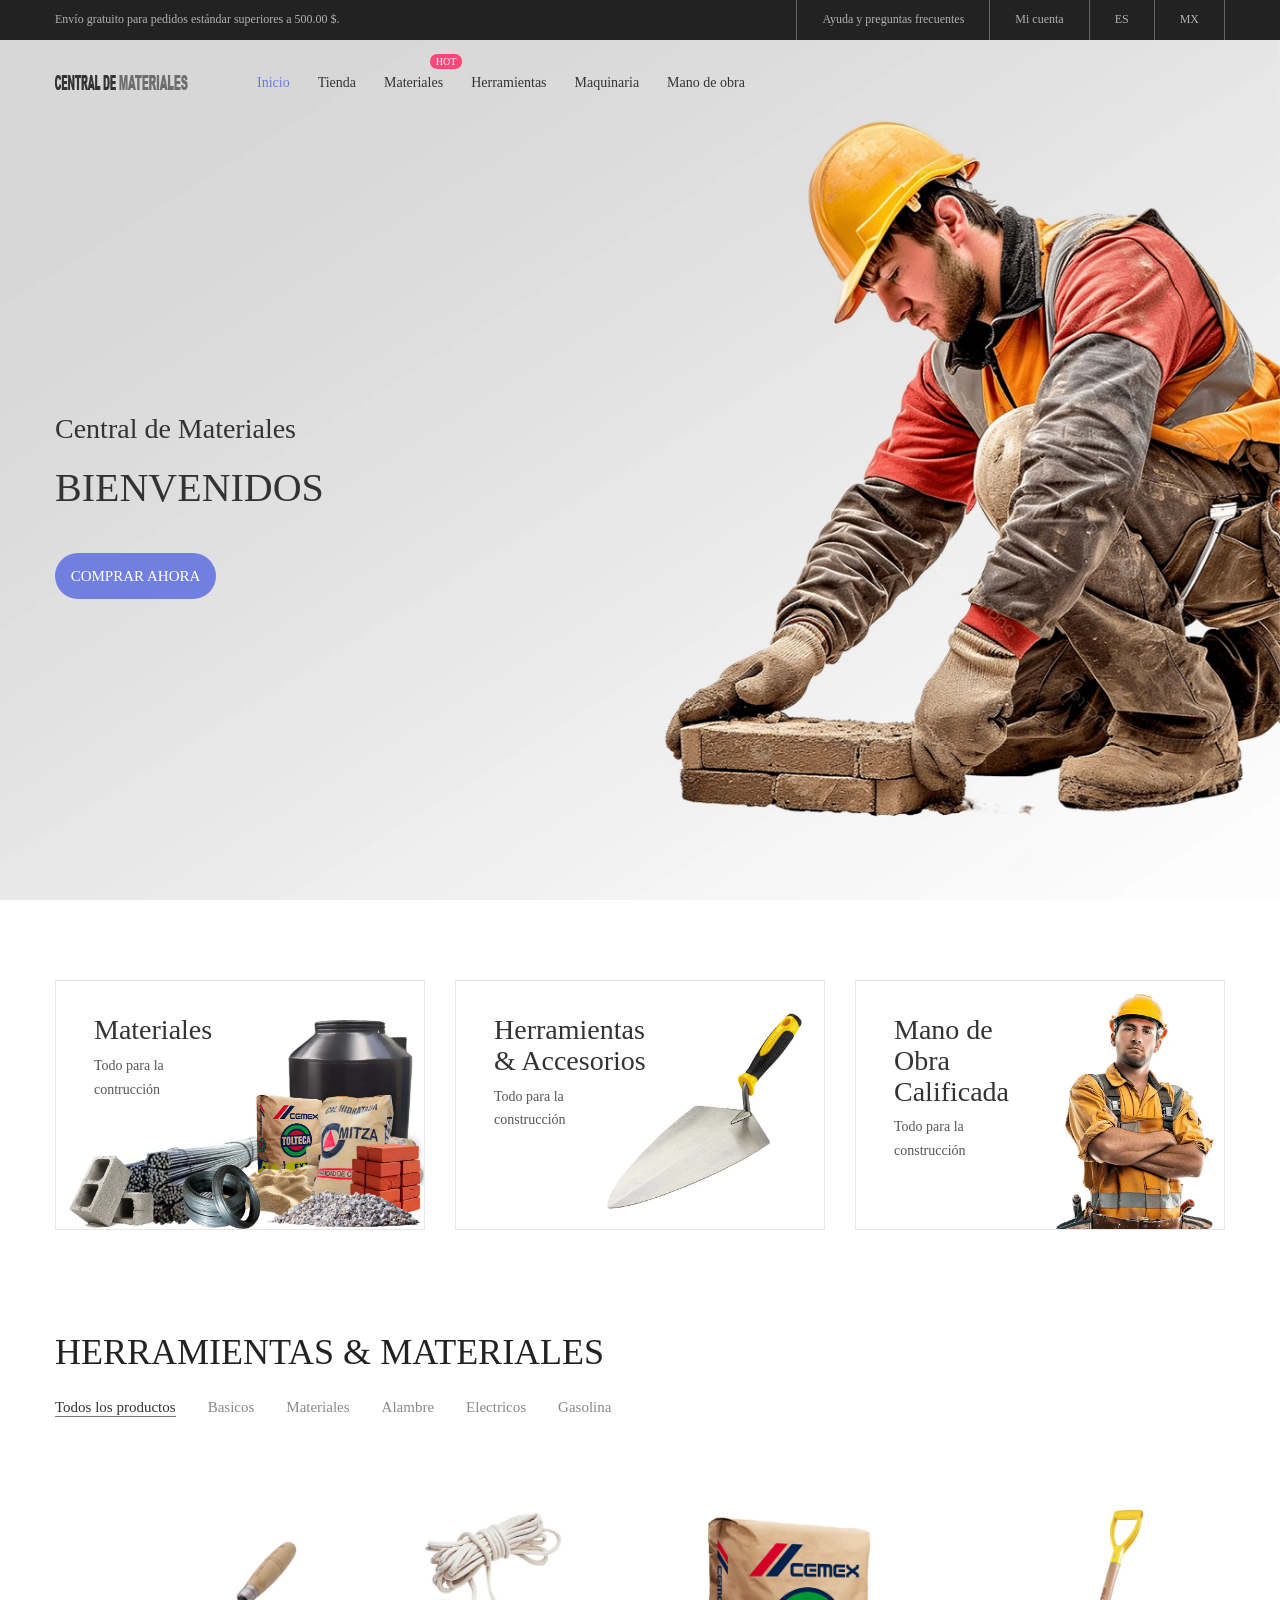
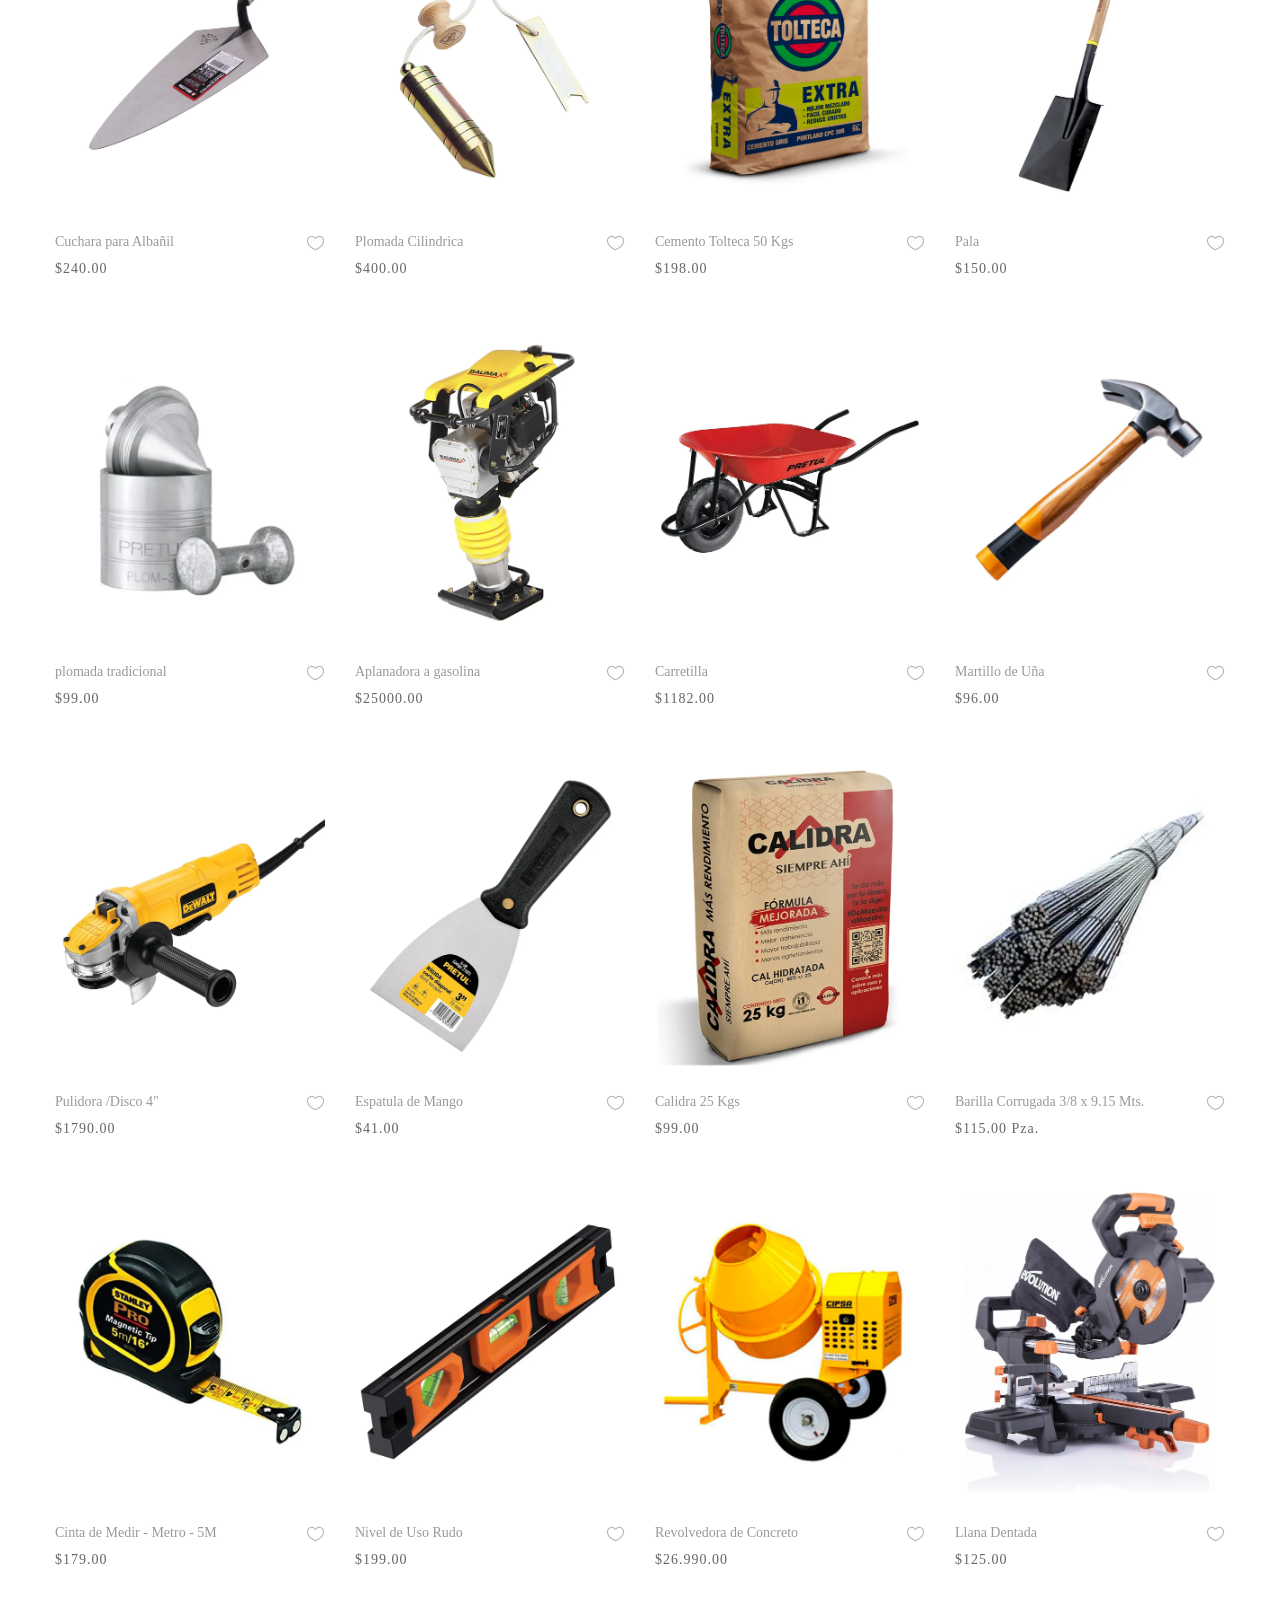
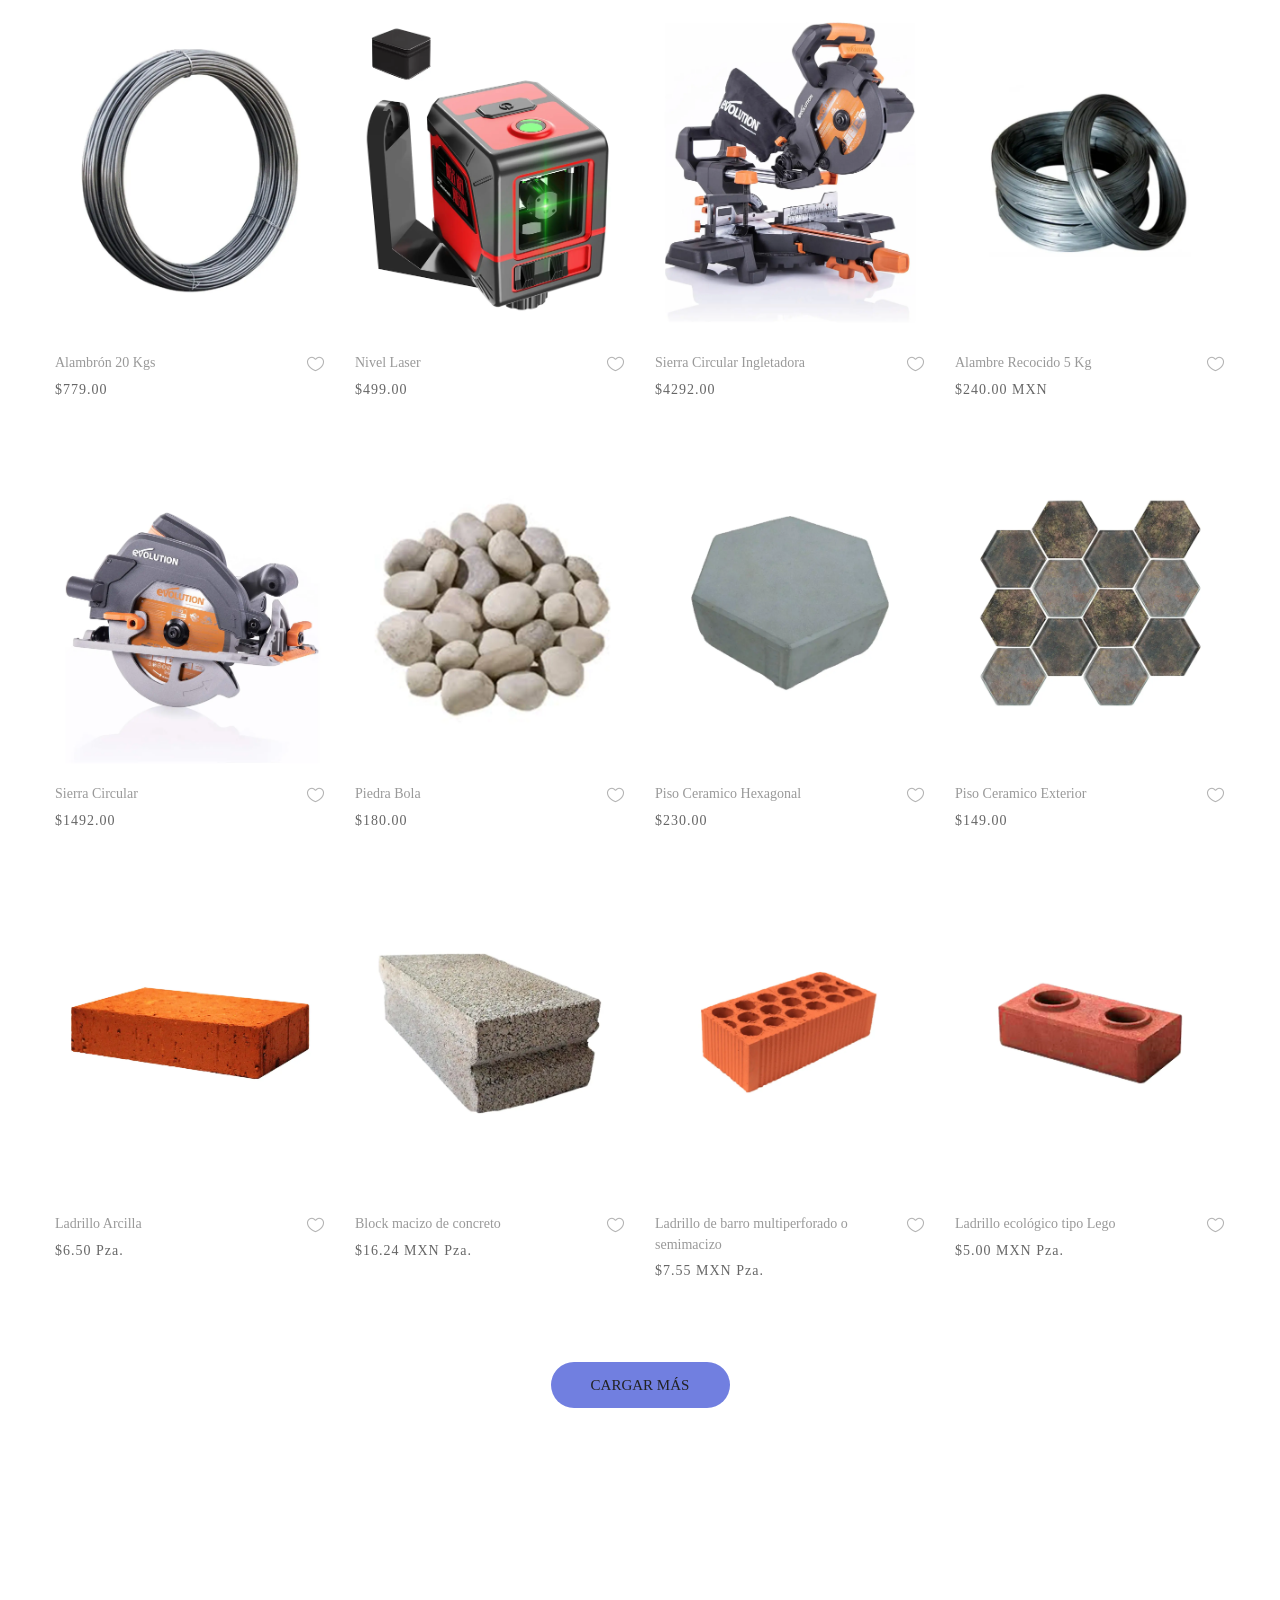
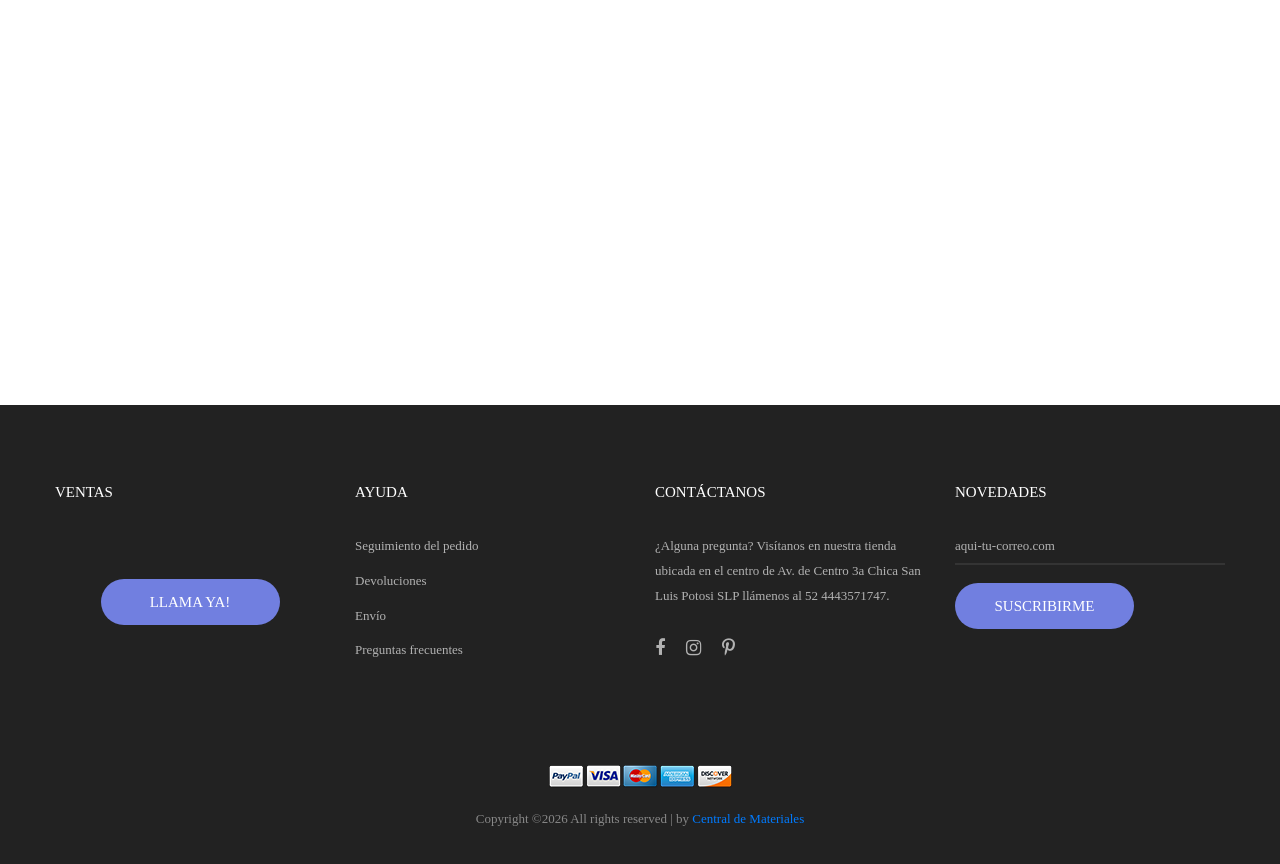
==== commit 668be418: "Add files via upload" ====
--- a/index.html
+++ b/index.html
@@ -262,7 +262,7 @@
 				<ul class="header-cart-wrapitem w-full">
 					<li class="header-cart-item flex-w flex-t m-b-12">
 						<div class="header-cart-item-img">
-							<img src="images/item-cart-01.jpg" alt="IMG">
+							<img src="images/item-cart-01.webp" alt="IMG">
 						</div>
 
 						<div class="header-cart-item-txt p-t-8">
@@ -278,7 +278,7 @@
 
 					<li class="header-cart-item flex-w flex-t m-b-12">
 						<div class="header-cart-item-img">
-							<img src="images/item-cart-02.jpg" alt="IMG">
+							<img src="images/item-cart-02.webp" alt="IMG">
 						</div>
 
 						<div class="header-cart-item-txt p-t-8">
@@ -294,7 +294,7 @@
 
 					<li class="header-cart-item flex-w flex-t m-b-12">
 						<div class="header-cart-item-img">
-							<img src="images/item-cart-03.jpg" alt="IMG">
+							<img src="images/item-cart-03.webp" alt="IMG">
 						</div>
 
 						<div class="header-cart-item-txt p-t-8">
@@ -358,7 +358,7 @@
 					</div>
 				</div>
 
-				<div class="item-slick1" style="background-image: url(images/slide-02.jpg);">
+				<div class="item-slick1" style="background-image: url(images/slide-02.webp);">
 					<div class="container h-full">
 						<div class="flex-col-l-m h-full p-t-100 p-b-30 respon5">
 							<div class="layer-slick1 animated visible-false" data-appear="rollIn" data-delay="0">
@@ -382,7 +382,7 @@
 					</div>
 				</div>
 
-				<div class="item-slick1" style="background-image: url(images/slide-03.jpg);">
+				<div class="item-slick1" style="background-image: url(images/slide-03.webp);">
 					<div class="container h-full">
 						<div class="flex-col-l-m h-full p-t-100 p-b-30 respon5">
 							<div class="layer-slick1 animated visible-false" data-appear="rotateInDownLeft" data-delay="0">
@@ -749,7 +749,7 @@
 					<!-- Block2 Cuchara-->
 					<div class="block2">
 						<div class="block2-pic hov-img0">
-							<img src="images/product-01.jpg" alt="IMG-PRODUCT">
+							<img src="images/product-01.webp" alt="IMG-PRODUCT">
 
 							<a href="https://wa.me/524443571747?text=Hola%20CENTRAL%20DE%20 MATERIALES%20quiero%20más%20información%20quiero%20comprar" target="_blank" class="block2-btn flex-c-m stext-103 cl2 size-102 bg0 bor2 hov-btn1 p-lr-15 trans-04 <!--js-show-modal1-->">
 								Comprar
@@ -781,7 +781,7 @@
 					<!-- Block2 -->
 					<div class="block2">
 						<div class="block2-pic hov-img0">
-							<img src="images/product-02.jpg" alt="IMG-PRODUCT">
+							<img src="images/product-02.webp" alt="IMG-PRODUCT">
 
 							<a href="https://wa.me/524443571747?text=Hola%20CENTRAL%20DE%20 MATERIALES%20quiero%20más%20información%20quiero%20comprar" target="_blank" class="block2-btn flex-c-m stext-103 cl2 size-102 bg0 bor2 hov-btn1 p-lr-15 trans-04 <!--js-show-modal1-->">
 								Comprar
@@ -813,7 +813,7 @@
 					<!-- Block2 -->
 					<div class="block2">
 						<div class="block2-pic hov-img0">
-							<img src="images/product-03.jpg" alt="IMG-PRODUCT">
+							<img src="images/product-03.webp" alt="IMG-PRODUCT">
 
 							<a href="https://wa.me/524443571747?text=Hola%20CENTRAL%20DE%20 MATERIALES%20quiero%20más%20información%20quiero%20comprar" target="_blank" class="block2-btn flex-c-m stext-103 cl2 size-102 bg0 bor2 hov-btn1 p-lr-15 trans-04 <!--js-show-modal1-->">
 								Comprar
@@ -845,7 +845,7 @@
 					<!-- Block2 -->
 					<div class="block2">
 						<div class="block2-pic hov-img0">
-							<img src="images/product-04.jpg" alt="IMG-PRODUCT">
+							<img src="images/product-04.webp" alt="IMG-PRODUCT">
 
 							<a href="https://wa.me/524443571747?text=Hola%20CENTRAL%20DE%20 MATERIALES%20quiero%20más%20información%20quiero%20comprar" target="_blank" class="block2-btn flex-c-m stext-103 cl2 size-102 bg0 bor2 hov-btn1 p-lr-15 trans-04 <!--js-show-modal1-->">
 								Comprar
@@ -877,7 +877,7 @@
 					<!-- Block2 -->
 					<div class="block2">
 						<div class="block2-pic hov-img0">
-							<img src="images/product-05.jpg" alt="IMG-PRODUCT">
+							<img src="images/product-05.webp" alt="IMG-PRODUCT">
 
 							<a href="https://wa.me/524443571747?text=Hola%20CENTRAL%20DE%20 MATERIALES%20quiero%20más%20información%20quiero%20comprar" target="_blank" class="block2-btn flex-c-m stext-103 cl2 size-102 bg0 bor2 hov-btn1 p-lr-15 trans-04 <!--js-show-modal1-->">
 								Comprar
@@ -909,7 +909,7 @@
 					<!-- Block2 -->
 					<div class="block2">
 						<div class="block2-pic hov-img0">
-							<img src="images/product-06.jpg" alt="IMG-PRODUCT">
+							<img src="images/product-06.webp" alt="IMG-PRODUCT">
 
 							<a href="https://wa.me/524443571747?text=Hola%20CENTRAL%20DE%20 MATERIALES%20quiero%20más%20información%20quiero%20comprar" target="_blank" class="block2-btn flex-c-m stext-103 cl2 size-102 bg0 bor2 hov-btn1 p-lr-15 trans-04 <!--js-show-modal1-->">
 								Comprar
@@ -941,7 +941,7 @@
 					<!-- Block2 -->
 					<div class="block2">
 						<div class="block2-pic hov-img0">
-							<img src="images/product-07.jpg" alt="IMG-PRODUCT">
+							<img src="images/product-07.webp" alt="IMG-PRODUCT">
 
 							<a href="https://wa.me/524443571747?text=Hola%20CENTRAL%20DE%20 MATERIALES%20quiero%20más%20información%20quiero%20comprar" target="_blank" class="block2-btn flex-c-m stext-103 cl2 size-102 bg0 bor2 hov-btn1 p-lr-15 trans-04 <!--js-show-modal1-->">
 								Comprar
@@ -973,7 +973,7 @@
 					<!-- Block2 -->
 					<div class="block2">
 						<div class="block2-pic hov-img0">
-							<img src="images/product-08.jpg" alt="IMG-PRODUCT">
+							<img src="images/product-08.webp" alt="IMG-PRODUCT">
 
 							<a href="https://wa.me/524443571747?text=Hola%20CENTRAL%20DE%20 MATERIALES%20quiero%20más%20información%20quiero%20comprar" target="_blank" class="block2-btn flex-c-m stext-103 cl2 size-102 bg0 bor2 hov-btn1 p-lr-15 trans-04 <!--js-show-modal1-->">
 								Comprar
@@ -1005,7 +1005,7 @@
 					<!-- Block2 -->
 					<div class="block2">
 						<div class="block2-pic hov-img0">
-							<img src="images/product-09.jpg" alt="IMG-PRODUCT">
+							<img src="images/product-09.webp" alt="IMG-PRODUCT">
 
 							<a href="https://wa.me/524443571747?text=Hola%20CENTRAL%20DE%20 MATERIALES%20quiero%20más%20información%20quiero%20comprar" target="_blank" class="block2-btn flex-c-m stext-103 cl2 size-102 bg0 bor2 hov-btn1 p-lr-15 trans-04 <!--js-show-modal1-->">
 								Comprar
@@ -1037,7 +1037,7 @@
 					<!-- Block2 -->
 					<div class="block2">
 						<div class="block2-pic hov-img0">
-							<img src="images/product-10.jpg" alt="IMG-PRODUCT">
+							<img src="images/product-10.webp" alt="IMG-PRODUCT">
 
 							<a href="https://wa.me/524443571747?text=Hola%20CENTRAL%20DE%20 MATERIALES%20quiero%20más%20información%20quiero%20comprar" target="_blank" class="block2-btn flex-c-m stext-103 cl2 size-102 bg0 bor2 hov-btn1 p-lr-15 trans-04 <!--js-show-modal1-->">
 								Comprar
@@ -1069,7 +1069,7 @@
 					<!-- Block2 -->
 					<div class="block2">
 						<div class="block2-pic hov-img0">
-							<img src="images/product-11.jpg" alt="IMG-PRODUCT">
+							<img src="images/product-11.webp" alt="IMG-PRODUCT">
 
 							<a href="https://wa.me/524443571747?text=Hola%20CENTRAL%20DE%20 MATERIALES%20quiero%20más%20información%20quiero%20comprar" target="_blank" class="block2-btn flex-c-m stext-103 cl2 size-102 bg0 bor2 hov-btn1 p-lr-15 trans-04 <!--js-show-modal1-->">
 								Comprar
@@ -1101,7 +1101,7 @@
 					<!-- Block2 -->
 					<div class="block2">
 						<div class="block2-pic hov-img0">
-							<img src="images/product-12.jpg" alt="IMG-PRODUCT">
+							<img src="images/product-12.webp" alt="IMG-PRODUCT">
 
 							<a href="https://wa.me/524443571747?text=Hola%20CENTRAL%20DE%20 MATERIALES%20quiero%20más%20información%20quiero%20comprar" target="_blank" class="block2-btn flex-c-m stext-103 cl2 size-102 bg0 bor2 hov-btn1 p-lr-15 trans-04 <!--js-show-modal1-->">
 								Comprar
@@ -1133,7 +1133,7 @@
 					<!-- Block2 -->
 					<div class="block2">
 						<div class="block2-pic hov-img0">
-							<img src="images/product-13.jpg" alt="IMG-PRODUCT">
+							<img src="images/product-13.webp" alt="IMG-PRODUCT">
 
 							<a href="https://wa.me/524443571747?text=Hola%20CENTRAL%20DE%20 MATERIALES%20quiero%20más%20información%20quiero%20comprar" target="_blank" class="block2-btn flex-c-m stext-103 cl2 size-102 bg0 bor2 hov-btn1 p-lr-15 trans-04 <!--js-show-modal1-->">
 								Comprar
@@ -1165,7 +1165,7 @@
 					<!-- Block2 -->
 					<div class="block2">
 						<div class="block2-pic hov-img0">
-							<img src="images/product-14.jpg" alt="IMG-PRODUCT">
+							<img src="images/product-14.webp" alt="IMG-PRODUCT">
 
 							<a href="https://wa.me/524443571747?text=Hola%20CENTRAL%20DE%20 MATERIALES%20quiero%20más%20información%20quiero%20comprar" target="_blank" class="block2-btn flex-c-m stext-103 cl2 size-102 bg0 bor2 hov-btn1 p-lr-15 trans-04 <!--js-show-modal1-->">
 								Comprar
@@ -1197,7 +1197,7 @@
 					<!-- Block2 -->
 					<div class="block2">
 						<div class="block2-pic hov-img0">
-							<img src="images/product-15.jpg" alt="IMG-PRODUCT">
+							<img src="images/product-15.webp" alt="IMG-PRODUCT">
 
 							<a href="https://wa.me/524443571747?text=Hola%20CENTRAL%20DE%20 MATERIALES%20quiero%20más%20información%20quiero%20comprar" target="_blank" class="block2-btn flex-c-m stext-103 cl2 size-102 bg0 bor2 hov-btn1 p-lr-15 trans-04 <!--js-show-modal1-->">
 								Comprar
@@ -1229,7 +1229,7 @@
 					<!-- Block2 -->
 					<div class="block2">
 						<div class="block2-pic hov-img0">
-							<img src="images/product-16.jpg" alt="IMG-PRODUCT">
+							<img src="images/product-16.webp" alt="IMG-PRODUCT">
 
 							<a href="https://wa.me/524443571747?text=Hola%20CENTRAL%20DE%20 MATERIALES%20quiero%20más%20información%20quiero%20comprar" target="_blank" class="block2-btn flex-c-m stext-103 cl2 size-102 bg0 bor2 hov-btn1 p-lr-15 trans-04 <!--js-show-modal1-->">
 								Comprar
@@ -1261,7 +1261,7 @@
 					<!-- Block2 -->
 					<div class="block2">
 						<div class="block2-pic hov-img0">
-							<img src="images/product-17.jpg" alt="IMG-PRODUCT">
+							<img src="images/product-17.webp" alt="IMG-PRODUCT">
 
 							<a href="https://wa.me/524443571747?text=Hola%20CENTRAL%20DE%20 MATERIALES%20quiero%20más%20información%20quiero%20comprar" target="_blank" class="block2-btn flex-c-m stext-103 cl2 size-102 bg0 bor2 hov-btn1 p-lr-15 trans-04 <!--js-show-modal1-->">
 								Comprar
@@ -1293,7 +1293,7 @@
 					<!-- Block2 -->
 					<div class="block2">
 						<div class="block2-pic hov-img0">
-							<img src="images/product-18.jpg" alt="IMG-PRODUCT">
+							<img src="images/product-18.webp" alt="IMG-PRODUCT">
 
 							<a href="https://wa.me/524443571747?text=Hola%20CENTRAL%20DE%20 MATERIALES%20quiero%20más%20información%20quiero%20comprar" target="_blank" class="block2-btn flex-c-m stext-103 cl2 size-102 bg0 bor2 hov-btn1 p-lr-15 trans-04 <!--js-show-modal1-->">
 								Comprar
@@ -1357,7 +1357,7 @@
 					<!-- Block2 -->
 					<div class="block2">
 						<div class="block2-pic hov-img0">
-							<img src="images/product-20.jpg" alt="IMG-PRODUCT">
+							<img src="images/product-20.webp" alt="IMG-PRODUCT">
 
 							<a href="https://wa.me/524443571747?text=Hola%20CENTRAL%20DE%20 MATERIALES%20quiero%20más%20información%20quiero%20comprar" target="_blank" class="block2-btn flex-c-m stext-103 cl2 size-102 bg0 bor2 hov-btn1 p-lr-15 trans-04 <!--js-show-modal1-->">
 								Comprar
@@ -1389,7 +1389,7 @@
 					<!-- Block2 -->
 					<div class="block2">
 						<div class="block2-pic hov-img0">
-							<img src="images/product-21.jpg" alt="IMG-PRODUCT">
+							<img src="images/product-21.webp" alt="IMG-PRODUCT">
 
 							<a href="https://wa.me/524443571747?text=Hola%20CENTRAL%20DE%20 MATERIALES%20quiero%20más%20información%20quiero%20comprar" target="_blank" class="block2-btn flex-c-m stext-103 cl2 size-102 bg0 bor2 hov-btn1 p-lr-15 trans-04 <!--js-show-modal1-->">
 								Comprar
@@ -1421,7 +1421,7 @@
 					<!-- Block2 -->
 					<div class="block2">
 						<div class="block2-pic hov-img0">
-							<img src="images/product-22.jpg" alt="IMG-PRODUCT">
+							<img src="images/product-22.webp" alt="IMG-PRODUCT">
 
 							<a href="https://wa.me/524443571747?text=Hola%20CENTRAL%20DE%20 MATERIALES%20quiero%20más%20información%20quiero%20comprar" target="_blank" class="block2-btn flex-c-m stext-103 cl2 size-102 bg0 bor2 hov-btn1 p-lr-15 trans-04 <!--js-show-modal1-->">
 								Comprar
@@ -1453,7 +1453,7 @@
 					<!-- Block2 -->
 					<div class="block2">
 						<div class="block2-pic hov-img0">
-							<img src="images/product-23.jpg" alt="IMG-PRODUCT">
+							<img src="images/product-23.webp" alt="IMG-PRODUCT">
 
 							<a href="https://wa.me/524443571747?text=Hola%20CENTRAL%20DE%20 MATERIALES%20quiero%20más%20información%20quiero%20comprar" target="_blank" class="block2-btn flex-c-m stext-103 cl2 size-102 bg0 bor2 hov-btn1 p-lr-15 trans-04 <!--js-show-modal1-->">
 								Comprar
@@ -1485,7 +1485,7 @@
 					<!-- Block2 -->
 					<div class="block2">
 						<div class="block2-pic hov-img0">
-							<img src="images/product-24.jpg" alt="IMG-PRODUCT">
+							<img src="images/product-24.webp" alt="IMG-PRODUCT">
 
 							<a href="https://wa.me/524443571747?text=Hola%20CENTRAL%20DE%20 MATERIALES%20quiero%20más%20información%20quiero%20comprar" target="_blank" class="block2-btn flex-c-m stext-103 cl2 size-102 bg0 bor2 hov-btn1 p-lr-15 trans-04 <!--js-show-modal1-->">
 								Comprar
@@ -1836,31 +1836,31 @@
 								<div class="wrap-slick3-arrows flex-sb-m flex-w"></div>
 
 								<div class="slick3 gallery-lb">
-									<div class="item-slick3" data-thumb="images/product-detail-01.jpg">
+									<div class="item-slick3" data-thumb="images/product-detail-01.webp">
 										<div class="wrap-pic-w pos-relative">
-											<img src="images/product-detail-01.jpg" alt="IMG-PRODUCT">
-
-											<a class="flex-c-m size-108 how-pos1 bor0 fs-16 cl10 bg0 hov-btn3 trans-04" href="images/product-detail-01.jpg">
+											<img src="images/product-detail-01.webp" alt="IMG-PRODUCT">
+
+											<a class="flex-c-m size-108 how-pos1 bor0 fs-16 cl10 bg0 hov-btn3 trans-04" href="images/product-detail-01.webp">
 												<i class="fa fa-expand"></i>
 											</a>
 										</div>
 									</div>
 
-									<div class="item-slick3" data-thumb="images/product-detail-02.jpg">
+									<div class="item-slick3" data-thumb="images/product-detail-02.webp">
 										<div class="wrap-pic-w pos-relative">
-											<img src="images/product-detail-02.jpg" alt="IMG-PRODUCT">
-
-											<a class="flex-c-m size-108 how-pos1 bor0 fs-16 cl10 bg0 hov-btn3 trans-04" href="images/product-detail-02.jpg">
+											<img src="images/product-detail-02.webp" alt="IMG-PRODUCT">
+
+											<a class="flex-c-m size-108 how-pos1 bor0 fs-16 cl10 bg0 hov-btn3 trans-04" href="images/product-detail-02.webp">
 												<i class="fa fa-expand"></i>
 											</a>
 										</div>
 									</div>
 
-									<div class="item-slick3" data-thumb="images/product-detail-03.jpg">
+									<div class="item-slick3" data-thumb="images/product-detail-03.webp">
 										<div class="wrap-pic-w pos-relative">
-											<img src="images/product-detail-03.jpg" alt="IMG-PRODUCT">
-
-											<a class="flex-c-m size-108 how-pos1 bor0 fs-16 cl10 bg0 hov-btn3 trans-04" href="images/product-detail-03.jpg">
+											<img src="images/product-detail-03.webp" alt="IMG-PRODUCT">
+
+											<a class="flex-c-m size-108 how-pos1 bor0 fs-16 cl10 bg0 hov-btn3 trans-04" href="images/product-detail-03.webp">
 												<i class="fa fa-expand"></i>
 											</a>
 										</div>
--- a/vendor/css-hamburgers/hamburgers.min.css
+++ b/vendor/css-hamburgers/hamburgers.min.css
@@ -0,0 +1,7 @@
+/*!
+ * Hamburgers
+ * @description Tasty CSS-animated hamburgers
+ * @author Jonathan Suh @jonsuh
+ * @site https://jonsuh.com/hamburgers
+ * @link https://github.com/jonsuh/hamburgers
+ */.hamburger{font:inherit;display:inline-block;overflow:visible;margin:0;padding:15px;cursor:pointer;transition-timing-function:linear;transition-duration:.15s;transition-property:opacity,filter;text-transform:none;color:inherit;border:0;background-color:transparent}.hamburger:hover{opacity:.7}.hamburger-box{position:relative;display:inline-block;width:40px;height:24px}.hamburger-inner{top:50%;display:block;margin-top:-2px}.hamburger-inner,.hamburger-inner:after,.hamburger-inner:before{position:absolute;width:40px;height:4px;transition-timing-function:ease;transition-duration:.15s;transition-property:transform;border-radius:4px;background-color:#000}.hamburger-inner:after,.hamburger-inner:before{display:block;content:''}.hamburger-inner:before{top:-10px}.hamburger-inner:after{bottom:-10px}.hamburger--3dx .hamburger-box{perspective:80px}.hamburger--3dx .hamburger-inner{transition:transform .2s cubic-bezier(.645,.045,.355,1),background-color 0s cubic-bezier(.645,.045,.355,1) .1s}.hamburger--3dx .hamburger-inner:after,.hamburger--3dx .hamburger-inner:before{transition:transform 0s cubic-bezier(.645,.045,.355,1) .1s}.hamburger--3dx.is-active .hamburger-inner{transform:rotateY(180deg);background-color:transparent}.hamburger--3dx.is-active .hamburger-inner:before{transform:translate3d(0,10px,0) rotate(45deg)}.hamburger--3dx.is-active .hamburger-inner:after{transform:translate3d(0,-10px,0) rotate(-45deg)}.hamburger--3dx-r .hamburger-box{perspective:80px}.hamburger--3dx-r .hamburger-inner{transition:transform .2s cubic-bezier(.645,.045,.355,1),background-color 0s cubic-bezier(.645,.045,.355,1) .1s}.hamburger--3dx-r .hamburger-inner:after,.hamburger--3dx-r .hamburger-inner:before{transition:transform 0s cubic-bezier(.645,.045,.355,1) .1s}.hamburger--3dx-r.is-active .hamburger-inner{transform:rotateY(-180deg);background-color:transparent}.hamburger--3dx-r.is-active .hamburger-inner:before{transform:translate3d(0,10px,0) rotate(45deg)}.hamburger--3dx-r.is-active .hamburger-inner:after{transform:translate3d(0,-10px,0) rotate(-45deg)}.hamburger--3dy .hamburger-box{perspective:80px}.hamburger--3dy .hamburger-inner{transition:transform .2s cubic-bezier(.645,.045,.355,1),background-color 0s cubic-bezier(.645,.045,.355,1) .1s}.hamburger--3dy .hamburger-inner:after,.hamburger--3dy .hamburger-inner:before{transition:transform 0s cubic-bezier(.645,.045,.355,1) .1s}.hamburger--3dy.is-active .hamburger-inner{transform:rotateX(-180deg);background-color:transparent}.hamburger--3dy.is-active .hamburger-inner:before{transform:translate3d(0,10px,0) rotate(45deg)}.hamburger--3dy.is-active .hamburger-inner:after{transform:translate3d(0,-10px,0) rotate(-45deg)}.hamburger--3dy-r .hamburger-box{perspective:80px}.hamburger--3dy-r .hamburger-inner{transition:transform .2s cubic-bezier(.645,.045,.355,1),background-color 0s cubic-bezier(.645,.045,.355,1) .1s}.hamburger--3dy-r .hamburger-inner:after,.hamburger--3dy-r .hamburger-inner:before{transition:transform 0s cubic-bezier(.645,.045,.355,1) .1s}.hamburger--3dy-r.is-active .hamburger-inner{transform:rotateX(180deg);background-color:transparent}.hamburger--3dy-r.is-active .hamburger-inner:before{transform:translate3d(0,10px,0) rotate(45deg)}.hamburger--3dy-r.is-active .hamburger-inner:after{transform:translate3d(0,-10px,0) rotate(-45deg)}.hamburger--arrow.is-active .hamburger-inner:before{transform:translate3d(-8px,0,0) rotate(-45deg) scaleX(.7)}.hamburger--arrow.is-active .hamburger-inner:after{transform:translate3d(-8px,0,0) rotate(45deg) scaleX(.7)}.hamburger--arrow-r.is-active .hamburger-inner:before{transform:translate3d(8px,0,0) rotate(45deg) scaleX(.7)}.hamburger--arrow-r.is-active .hamburger-inner:after{transform:translate3d(8px,0,0) rotate(-45deg) scaleX(.7)}.hamburger--arrowalt .hamburger-inner:before{transition:top .1s ease .15s,transform .15s cubic-bezier(.165,.84,.44,1)}.hamburger--arrowalt .hamburger-inner:after{transition:bottom .1s ease .15s,transform .15s cubic-bezier(.165,.84,.44,1)}.hamburger--arrowalt.is-active .hamburger-inner:before{top:0;transition:top .1s ease,transform .15s cubic-bezier(.895,.03,.685,.22) .1s;transform:translate3d(-8px,-10px,0) rotate(-45deg) scaleX(.7)}.hamburger--arrowalt.is-active .hamburger-inner:after{bottom:0;transition:bottom .1s ease,transform .15s cubic-bezier(.895,.03,.685,.22) .1s;transform:translate3d(-8px,10px,0) rotate(45deg) scaleX(.7)}.hamburger--arrowalt-r .hamburger-inner:before{transition:top .1s ease .15s,transform .15s cubic-bezier(.165,.84,.44,1)}.hamburger--arrowalt-r .hamburger-inner:after{transition:bottom .1s ease .15s,transform .15s cubic-bezier(.165,.84,.44,1)}.hamburger--arrowalt-r.is-active .hamburger-inner:before{top:0;transition:top .1s ease,transform .15s cubic-bezier(.895,.03,.685,.22) .1s;transform:translate3d(8px,-10px,0) rotate(45deg) scaleX(.7)}.hamburger--arrowalt-r.is-active .hamburger-inner:after{bottom:0;transition:bottom .1s ease,transform .15s cubic-bezier(.895,.03,.685,.22) .1s;transform:translate3d(8px,10px,0) rotate(-45deg) scaleX(.7)}.hamburger--boring .hamburger-inner,.hamburger--boring .hamburger-inner:after,.hamburger--boring .hamburger-inner:before{transition-property:none}.hamburger--boring.is-active .hamburger-inner{transform:rotate(45deg)}.hamburger--boring.is-active .hamburger-inner:before{top:0;opacity:0}.hamburger--boring.is-active .hamburger-inner:after{bottom:0;transform:rotate(-90deg)}.hamburger--collapse .hamburger-inner{top:auto;bottom:0;transition-delay:.15s;transition-timing-function:cubic-bezier(.55,.055,.675,.19);transition-duration:.15s}.hamburger--collapse .hamburger-inner:after{top:-20px;transition:top .3s cubic-bezier(.33333,.66667,.66667,1) .3s,opacity .1s linear}.hamburger--collapse .hamburger-inner:before{transition:top .12s cubic-bezier(.33333,.66667,.66667,1) .3s,transform .15s cubic-bezier(.55,.055,.675,.19)}.hamburger--collapse.is-active .hamburger-inner{transition-delay:.32s;transition-timing-function:cubic-bezier(.215,.61,.355,1);transform:translate3d(0,-10px,0) rotate(-45deg)}.hamburger--collapse.is-active .hamburger-inner:after{top:0;transition:top .3s cubic-bezier(.33333,0,.66667,.33333),opacity .1s linear .27s;opacity:0}.hamburger--collapse.is-active .hamburger-inner:before{top:0;transition:top .12s cubic-bezier(.33333,0,.66667,.33333) .18s,transform .15s cubic-bezier(.215,.61,.355,1) .42s;transform:rotate(-90deg)}.hamburger--collapse-r .hamburger-inner{top:auto;bottom:0;transition-delay:.15s;transition-timing-function:cubic-bezier(.55,.055,.675,.19);transition-duration:.15s}.hamburger--collapse-r .hamburger-inner:after{top:-20px;transition:top .3s cubic-bezier(.33333,.66667,.66667,1) .3s,opacity .1s linear}.hamburger--collapse-r .hamburger-inner:before{transition:top .12s cubic-bezier(.33333,.66667,.66667,1) .3s,transform .15s cubic-bezier(.55,.055,.675,.19)}.hamburger--collapse-r.is-active .hamburger-inner{transition-delay:.32s;transition-timing-function:cubic-bezier(.215,.61,.355,1);transform:translate3d(0,-10px,0) rotate(45deg)}.hamburger--collapse-r.is-active .hamburger-inner:after{top:0;transition:top .3s cubic-bezier(.33333,0,.66667,.33333),opacity .1s linear .27s;opacity:0}.hamburger--collapse-r.is-active .hamburger-inner:before{top:0;transition:top .12s cubic-bezier(.33333,0,.66667,.33333) .18s,transform .15s cubic-bezier(.215,.61,.355,1) .42s;transform:rotate(90deg)}.hamburger--elastic .hamburger-inner{top:2px;transition-timing-function:cubic-bezier(.68,-.55,.265,1.55);transition-duration:.4s}.hamburger--elastic .hamburger-inner:before{top:10px;transition:opacity .15s ease .4s}.hamburger--elastic .hamburger-inner:after{top:20px;transition:transform .4s cubic-bezier(.68,-.55,.265,1.55)}.hamburger--elastic.is-active .hamburger-inner{transition-delay:.1s;transform:translate3d(0,10px,0) rotate(135deg)}.hamburger--elastic.is-active .hamburger-inner:before{transition-delay:0s;opacity:0}.hamburger--elastic.is-active .hamburger-inner:after{transition-delay:.1s;transform:translate3d(0,-20px,0) rotate(-270deg)}.hamburger--elastic-r .hamburger-inner{top:2px;transition-timing-function:cubic-bezier(.68,-.55,.265,1.55);transition-duration:.4s}.hamburger--elastic-r .hamburger-inner:before{top:10px;transition:opacity .15s ease .4s}.hamburger--elastic-r .hamburger-inner:after{top:20px;transition:transform .4s cubic-bezier(.68,-.55,.265,1.55)}.hamburger--elastic-r.is-active .hamburger-inner{transition-delay:.1s;transform:translate3d(0,10px,0) rotate(-135deg)}.hamburger--elastic-r.is-active .hamburger-inner:before{transition-delay:0s;opacity:0}.hamburger--elastic-r.is-active .hamburger-inner:after{transition-delay:.1s;transform:translate3d(0,-20px,0) rotate(270deg)}.hamburger--emphatic{overflow:hidden}.hamburger--emphatic .hamburger-inner{transition:background-color .2s ease-in .25s}.hamburger--emphatic .hamburger-inner:before{left:0;transition:transform .2s cubic-bezier(.6,.04,.98,.335),top .05s linear .2s,left .2s ease-in .25s}.hamburger--emphatic .hamburger-inner:after{top:10px;right:0;transition:transform .2s cubic-bezier(.6,.04,.98,.335),top .05s linear .2s,right .2s ease-in .25s}.hamburger--emphatic.is-active .hamburger-inner{transition-delay:0s;transition-timing-function:ease-out;background-color:transparent}.hamburger--emphatic.is-active .hamburger-inner:before{top:-80px;left:-80px;transition:left .2s ease-out,top .05s linear .2s,transform .2s cubic-bezier(.075,.82,.165,1) .25s;transform:translate3d(80px,80px,0) rotate(45deg)}.hamburger--emphatic.is-active .hamburger-inner:after{top:-80px;right:-80px;transition:right .2s ease-out,top .05s linear .2s,transform .2s cubic-bezier(.075,.82,.165,1) .25s;transform:translate3d(-80px,80px,0) rotate(-45deg)}.hamburger--emphatic-r{overflow:hidden}.hamburger--emphatic-r .hamburger-inner{transition:background-color .2s ease-in .25s}.hamburger--emphatic-r .hamburger-inner:before{left:0;transition:transform .2s cubic-bezier(.6,.04,.98,.335),top .05s linear .2s,left .2s ease-in .25s}.hamburger--emphatic-r .hamburger-inner:after{top:10px;right:0;transition:transform .2s cubic-bezier(.6,.04,.98,.335),top .05s linear .2s,right .2s ease-in .25s}.hamburger--emphatic-r.is-active .hamburger-inner{transition-delay:0s;transition-timing-function:ease-out;background-color:transparent}.hamburger--emphatic-r.is-active .hamburger-inner:before{top:80px;left:-80px;transition:left .2s ease-out,top .05s linear .2s,transform .2s cubic-bezier(.075,.82,.165,1) .25s;transform:translate3d(80px,-80px,0) rotate(-45deg)}.hamburger--emphatic-r.is-active .hamburger-inner:after{top:80px;right:-80px;transition:right .2s ease-out,top .05s linear .2s,transform .2s cubic-bezier(.075,.82,.165,1) .25s;transform:translate3d(-80px,-80px,0) rotate(45deg)}.hamburger--slider .hamburger-inner{top:2px}.hamburger--slider .hamburger-inner:before{top:10px;transition-timing-function:ease;transition-duration:.2s;transition-property:transform,opacity}.hamburger--slider .hamburger-inner:after{top:20px}.hamburger--slider.is-active .hamburger-inner{transform:translate3d(0,10px,0) rotate(45deg)}.hamburger--slider.is-active .hamburger-inner:before{transform:rotate(-45deg) translate3d(-5.71429px,-6px,0);opacity:0}.hamburger--slider.is-active .hamburger-inner:after{transform:translate3d(0,-20px,0) rotate(-90deg)}.hamburger--slider-r .hamburger-inner{top:2px}.hamburger--slider-r .hamburger-inner:before{top:10px;transition-timing-function:ease;transition-duration:.2s;transition-property:transform,opacity}.hamburger--slider-r .hamburger-inner:after{top:20px}.hamburger--slider-r.is-active .hamburger-inner{transform:translate3d(0,10px,0) rotate(-45deg)}.hamburger--slider-r.is-active .hamburger-inner:before{transform:rotate(45deg) translate3d(5.71429px,-6px,0);opacity:0}.hamburger--slider-r.is-active .hamburger-inner:after{transform:translate3d(0,-20px,0) rotate(90deg)}.hamburger--spring .hamburger-inner{top:2px;transition:background-color 0s linear .15s}.hamburger--spring .hamburger-inner:before{top:10px;transition:top .12s cubic-bezier(.33333,.66667,.66667,1) .3s,transform .15s cubic-bezier(.55,.055,.675,.19)}.hamburger--spring .hamburger-inner:after{top:20px;transition:top .3s cubic-bezier(.33333,.66667,.66667,1) .3s,transform .15s cubic-bezier(.55,.055,.675,.19)}.hamburger--spring.is-active .hamburger-inner{transition-delay:.32s;background-color:transparent}.hamburger--spring.is-active .hamburger-inner:before{top:0;transition:top .12s cubic-bezier(.33333,0,.66667,.33333) .18s,transform .15s cubic-bezier(.215,.61,.355,1) .32s;transform:translate3d(0,10px,0) rotate(45deg)}.hamburger--spring.is-active .hamburger-inner:after{top:0;transition:top .3s cubic-bezier(.33333,0,.66667,.33333),transform .15s cubic-bezier(.215,.61,.355,1) .32s;transform:translate3d(0,10px,0) rotate(-45deg)}.hamburger--spring-r .hamburger-inner{top:auto;bottom:0;transition-delay:0s;transition-timing-function:cubic-bezier(.55,.055,.675,.19);transition-duration:.15s}.hamburger--spring-r .hamburger-inner:after{top:-20px;transition:top .3s cubic-bezier(.33333,.66667,.66667,1) .3s,opacity 0s linear}.hamburger--spring-r .hamburger-inner:before{transition:top .12s cubic-bezier(.33333,.66667,.66667,1) .3s,transform .15s cubic-bezier(.55,.055,.675,.19)}.hamburger--spring-r.is-active .hamburger-inner{transition-delay:.32s;transition-timing-function:cubic-bezier(.215,.61,.355,1);transform:translate3d(0,-10px,0) rotate(-45deg)}.hamburger--spring-r.is-active .hamburger-inner:after{top:0;transition:top .3s cubic-bezier(.33333,0,.66667,.33333),opacity 0s linear .32s;opacity:0}.hamburger--spring-r.is-active .hamburger-inner:before{top:0;transition:top .12s cubic-bezier(.33333,0,.66667,.33333) .18s,transform .15s cubic-bezier(.215,.61,.355,1) .32s;transform:rotate(90deg)}.hamburger--stand .hamburger-inner{transition:transform .1s cubic-bezier(.55,.055,.675,.19) .22s,background-color 0s linear .1s}.hamburger--stand .hamburger-inner:before{transition:top .1s ease-in .1s,transform .1s cubic-bezier(.55,.055,.675,.19) 0s}.hamburger--stand .hamburger-inner:after{transition:bottom .1s ease-in .1s,transform .1s cubic-bezier(.55,.055,.675,.19) 0s}.hamburger--stand.is-active .hamburger-inner{transition:transform .1s cubic-bezier(.215,.61,.355,1) 0s,background-color 0s linear .22s;transform:rotate(90deg);background-color:transparent}.hamburger--stand.is-active .hamburger-inner:before{top:0;transition:top .1s ease-out .12s,transform .1s cubic-bezier(.215,.61,.355,1) .22s;transform:rotate(-45deg)}.hamburger--stand.is-active .hamburger-inner:after{bottom:0;transition:bottom .1s ease-out .12s,transform .1s cubic-bezier(.215,.61,.355,1) .22s;transform:rotate(45deg)}.hamburger--stand-r .hamburger-inner{transition:transform .1s cubic-bezier(.55,.055,.675,.19) .22s,background-color 0s linear .1s}.hamburger--stand-r .hamburger-inner:before{transition:top .1s ease-in .1s,transform .1s cubic-bezier(.55,.055,.675,.19) 0s}.hamburger--stand-r .hamburger-inner:after{transition:bottom .1s ease-in .1s,transform .1s cubic-bezier(.55,.055,.675,.19) 0s}.hamburger--stand-r.is-active .hamburger-inner{transition:transform .1s cubic-bezier(.215,.61,.355,1) 0s,background-color 0s linear .22s;transform:rotate(-90deg);background-color:transparent}.hamburger--stand-r.is-active .hamburger-inner:before{top:0;transition:top .1s ease-out .12s,transform .1s cubic-bezier(.215,.61,.355,1) .22s;transform:rotate(-45deg)}.hamburger--stand-r.is-active .hamburger-inner:after{bottom:0;transition:bottom .1s ease-out .12s,transform .1s cubic-bezier(.215,.61,.355,1) .22s;transform:rotate(45deg)}.hamburger--spin .hamburger-inner{transition-timing-function:cubic-bezier(.55,.055,.675,.19);transition-duration:.3s}.hamburger--spin .hamburger-inner:before{transition:top .1s ease-in .34s,opacity .1s ease-in}.hamburger--spin .hamburger-inner:after{transition:bottom .1s ease-in .34s,transform .3s cubic-bezier(.55,.055,.675,.19)}.hamburger--spin.is-active .hamburger-inner{transition-delay:.14s;transition-timing-function:cubic-bezier(.215,.61,.355,1);transform:rotate(225deg)}.hamburger--spin.is-active .hamburger-inner:before{top:0;transition:top .1s ease-out,opacity .1s ease-out .14s;opacity:0}.hamburger--spin.is-active .hamburger-inner:after{bottom:0;transition:bottom .1s ease-out,transform .3s cubic-bezier(.215,.61,.355,1) .14s;transform:rotate(-90deg)}.hamburger--spin-r .hamburger-inner{transition-timing-function:cubic-bezier(.55,.055,.675,.19);transition-duration:.3s}.hamburger--spin-r .hamburger-inner:before{transition:top .1s ease-in .34s,opacity .1s ease-in}.hamburger--spin-r .hamburger-inner:after{transition:bottom .1s ease-in .34s,transform .3s cubic-bezier(.55,.055,.675,.19)}.hamburger--spin-r.is-active .hamburger-inner{transition-delay:.14s;transition-timing-function:cubic-bezier(.215,.61,.355,1);transform:rotate(-225deg)}.hamburger--spin-r.is-active .hamburger-inner:before{top:0;transition:top .1s ease-out,opacity .1s ease-out .14s;opacity:0}.hamburger--spin-r.is-active .hamburger-inner:after{bottom:0;transition:bottom .1s ease-out,transform .3s cubic-bezier(.215,.61,.355,1) .14s;transform:rotate(90deg)}.hamburger--squeeze .hamburger-inner{transition-timing-function:cubic-bezier(.55,.055,.675,.19);transition-duration:.1s}.hamburger--squeeze .hamburger-inner:before{transition:top .1s ease .14s,opacity .1s ease}.hamburger--squeeze .hamburger-inner:after{transition:bottom .1s ease .14s,transform .1s cubic-bezier(.55,.055,.675,.19)}.hamburger--squeeze.is-active .hamburger-inner{transition-delay:.14s;transition-timing-function:cubic-bezier(.215,.61,.355,1);transform:rotate(45deg)}.hamburger--squeeze.is-active .hamburger-inner:before{top:0;transition:top .1s ease,opacity .1s ease .14s;opacity:0}.hamburger--squeeze.is-active .hamburger-inner:after{bottom:0;transition:bottom .1s ease,transform .1s cubic-bezier(.215,.61,.355,1) .14s;transform:rotate(-90deg)}.hamburger--vortex .hamburger-inner{transition-timing-function:cubic-bezier(.19,1,.22,1);transition-duration:.3s}.hamburger--vortex .hamburger-inner:after,.hamburger--vortex .hamburger-inner:before{transition-delay:.1s;transition-timing-function:linear;transition-duration:0s}.hamburger--vortex .hamburger-inner:before{transition-property:top,opacity}.hamburger--vortex .hamburger-inner:after{transition-property:bottom,transform}.hamburger--vortex.is-active .hamburger-inner{transition-timing-function:cubic-bezier(.19,1,.22,1);transform:rotate(765deg)}.hamburger--vortex.is-active .hamburger-inner:after,.hamburger--vortex.is-active .hamburger-inner:before{transition-delay:0s}.hamburger--vortex.is-active .hamburger-inner:before{top:0;opacity:0}.hamburger--vortex.is-active .hamburger-inner:after{bottom:0;transform:rotate(90deg)}.hamburger--vortex-r .hamburger-inner{transition-timing-function:cubic-bezier(.19,1,.22,1);transition-duration:.3s}.hamburger--vortex-r .hamburger-inner:after,.hamburger--vortex-r .hamburger-inner:before{transition-delay:.1s;transition-timing-function:linear;transition-duration:0s}.hamburger--vortex-r .hamburger-inner:before{transition-property:top,opacity}.hamburger--vortex-r .hamburger-inner:after{transition-property:bottom,transform}.hamburger--vortex-r.is-active .hamburger-inner{transition-timing-function:cubic-bezier(.19,1,.22,1);transform:rotate(-765deg)}.hamburger--vortex-r.is-active .hamburger-inner:after,.hamburger--vortex-r.is-active .hamburger-inner:before{transition-delay:0s}.hamburger--vortex-r.is-active .hamburger-inner:before{top:0;opacity:0}.hamburger--vortex-r.is-active .hamburger-inner:after{bottom:0;transform:rotate(-90deg)}
--- a/vendor/daterangepicker/daterangepicker.css
+++ b/vendor/daterangepicker/daterangepicker.css
@@ -0,0 +1,269 @@
+.daterangepicker {
+  position: absolute;
+  color: inherit;
+  background-color: #fff;
+  border-radius: 4px;
+  width: 278px;
+  padding: 4px;
+  margin-top: 1px;
+  top: 100px;
+  left: 20px;
+  /* Calendars */ }
+  .daterangepicker:before, .daterangepicker:after {
+    position: absolute;
+    display: inline-block;
+    border-bottom-color: rgba(0, 0, 0, 0.2);
+    content: ''; }
+  .daterangepicker:before {
+    top: -7px;
+    border-right: 7px solid transparent;
+    border-left: 7px solid transparent;
+    border-bottom: 7px solid #ccc; }
+  .daterangepicker:after {
+    top: -6px;
+    border-right: 6px solid transparent;
+    border-bottom: 6px solid #fff;
+    border-left: 6px solid transparent; }
+  .daterangepicker.opensleft:before {
+    right: 9px; }
+  .daterangepicker.opensleft:after {
+    right: 10px; }
+  .daterangepicker.openscenter:before {
+    left: 0;
+    right: 0;
+    width: 0;
+    margin-left: auto;
+    margin-right: auto; }
+  .daterangepicker.openscenter:after {
+    left: 0;
+    right: 0;
+    width: 0;
+    margin-left: auto;
+    margin-right: auto; }
+  .daterangepicker.opensright:before {
+    left: 9px; }
+  .daterangepicker.opensright:after {
+    left: 10px; }
+  .daterangepicker.dropup {
+    margin-top: -5px; }
+    .daterangepicker.dropup:before {
+      top: initial;
+      bottom: -7px;
+      border-bottom: initial;
+      border-top: 7px solid #ccc; }
+    .daterangepicker.dropup:after {
+      top: initial;
+      bottom: -6px;
+      border-bottom: initial;
+      border-top: 6px solid #fff; }
+  .daterangepicker.dropdown-menu {
+    max-width: none;
+    z-index: 3001; }
+  .daterangepicker.single .ranges, .daterangepicker.single .calendar {
+    float: none; }
+  .daterangepicker.show-calendar .calendar {
+    display: block; }
+  .daterangepicker .calendar {
+    display: none;
+    max-width: 270px;
+    margin: 4px; }
+    .daterangepicker .calendar.single .calendar-table {
+      border: none; }
+    .daterangepicker .calendar th, .daterangepicker .calendar td {
+      white-space: nowrap;
+      text-align: center;
+      min-width: 32px; }
+  .daterangepicker .calendar-table {
+    border: 1px solid #fff;
+    padding: 4px;
+    border-radius: 4px;
+    background-color: #fff; }
+  .daterangepicker table {
+    width: 100%;
+    margin: 0; }
+  .daterangepicker td, .daterangepicker th {
+    text-align: center;
+    width: 20px;
+    height: 20px;
+    border-radius: 4px;
+    border: 1px solid transparent;
+    white-space: nowrap;
+    cursor: pointer; }
+    .daterangepicker td.available:hover, .daterangepicker th.available:hover {
+      background-color: #eee;
+      border-color: transparent;
+      color: inherit; }
+    .daterangepicker td.week, .daterangepicker th.week {
+      font-size: 80%;
+      color: #ccc; }
+  .daterangepicker td.off, .daterangepicker td.off.in-range, .daterangepicker td.off.start-date, .daterangepicker td.off.end-date {
+    background-color: #fff;
+    border-color: transparent;
+    color: #999; }
+  .daterangepicker td.in-range {
+    background-color: #ebf4f8;
+    border-color: transparent;
+    color: #000;
+    border-radius: 0; }
+  .daterangepicker td.start-date {
+    border-radius: 4px 0 0 4px; }
+  .daterangepicker td.end-date {
+    border-radius: 0 4px 4px 0; }
+  .daterangepicker td.start-date.end-date {
+    border-radius: 4px; }
+  .daterangepicker td.active, .daterangepicker td.active:hover {
+    background-color: #357ebd;
+    border-color: transparent;
+    color: #fff; }
+  .daterangepicker th.month {
+    width: auto; }
+  .daterangepicker td.disabled, .daterangepicker option.disabled {
+    color: #999;
+    cursor: not-allowed;
+    text-decoration: line-through; }
+  .daterangepicker select.monthselect, .daterangepicker select.yearselect {
+    font-size: 12px;
+    padding: 1px;
+    height: auto;
+    margin: 0;
+    cursor: default; }
+  .daterangepicker select.monthselect {
+    margin-right: 2%;
+    width: 56%; }
+  .daterangepicker select.yearselect {
+    width: 40%; }
+  .daterangepicker select.hourselect, .daterangepicker select.minuteselect, .daterangepicker select.secondselect, .daterangepicker select.ampmselect {
+    width: 50px;
+    margin-bottom: 0; }
+  .daterangepicker .input-mini {
+    border: 1px solid #ccc;
+    border-radius: 4px;
+    color: #555;
+    height: 30px;
+    line-height: 30px;
+    display: block;
+    vertical-align: middle;
+    margin: 0 0 5px 0;
+    padding: 0 6px 0 28px;
+    width: 100%; }
+    .daterangepicker .input-mini.active {
+      border: 1px solid #08c;
+      border-radius: 4px; }
+  .daterangepicker .daterangepicker_input {
+    position: relative; }
+    .daterangepicker .daterangepicker_input i {
+      position: absolute;
+      left: 8px;
+      top: 8px; }
+  .daterangepicker.rtl .input-mini {
+    padding-right: 28px;
+    padding-left: 6px; }
+  .daterangepicker.rtl .daterangepicker_input i {
+    left: auto;
+    right: 8px; }
+  .daterangepicker .calendar-time {
+    text-align: center;
+    margin: 5px auto;
+    line-height: 30px;
+    position: relative;
+    padding-left: 28px; }
+    .daterangepicker .calendar-time select.disabled {
+      color: #ccc;
+      cursor: not-allowed; }
+
+.ranges {
+  font-size: 11px;
+  float: none;
+  margin: 4px;
+  text-align: left; }
+  .ranges ul {
+    list-style: none;
+    margin: 0 auto;
+    padding: 0;
+    width: 100%; }
+  .ranges li {
+    font-size: 13px;
+    background-color: #f5f5f5;
+    border: 1px solid #f5f5f5;
+    border-radius: 4px;
+    color: #08c;
+    padding: 3px 12px;
+    margin-bottom: 8px;
+    cursor: pointer; }
+    .ranges li:hover {
+      background-color: #08c;
+      border: 1px solid #08c;
+      color: #fff; }
+    .ranges li.active {
+      background-color: #08c;
+      border: 1px solid #08c;
+      color: #fff; }
+
+/*  Larger Screen Styling */
+@media (min-width: 564px) {
+  .daterangepicker {
+    width: auto; }
+    .daterangepicker .ranges ul {
+      width: 160px; }
+    .daterangepicker.single .ranges ul {
+      width: 100%; }
+    .daterangepicker.single .calendar.left {
+      clear: none; }
+    .daterangepicker.single.ltr .ranges, .daterangepicker.single.ltr .calendar {
+      float: left; }
+    .daterangepicker.single.rtl .ranges, .daterangepicker.single.rtl .calendar {
+      float: right; }
+    .daterangepicker.ltr {
+      direction: ltr;
+      text-align: left; }
+      .daterangepicker.ltr .calendar.left {
+        clear: left;
+        margin-right: 0; }
+        .daterangepicker.ltr .calendar.left .calendar-table {
+          border-right: none;
+          border-top-right-radius: 0;
+          border-bottom-right-radius: 0; }
+      .daterangepicker.ltr .calendar.right {
+        margin-left: 0; }
+        .daterangepicker.ltr .calendar.right .calendar-table {
+          border-left: none;
+          border-top-left-radius: 0;
+          border-bottom-left-radius: 0; }
+      .daterangepicker.ltr .left .daterangepicker_input {
+        padding-right: 12px; }
+      .daterangepicker.ltr .calendar.left .calendar-table {
+        padding-right: 12px; }
+      .daterangepicker.ltr .ranges, .daterangepicker.ltr .calendar {
+        float: left; }
+    .daterangepicker.rtl {
+      direction: rtl;
+      text-align: right; }
+      .daterangepicker.rtl .calendar.left {
+        clear: right;
+        margin-left: 0; }
+        .daterangepicker.rtl .calendar.left .calendar-table {
+          border-left: none;
+          border-top-left-radius: 0;
+          border-bottom-left-radius: 0; }
+      .daterangepicker.rtl .calendar.right {
+        margin-right: 0; }
+        .daterangepicker.rtl .calendar.right .calendar-table {
+          border-right: none;
+          border-top-right-radius: 0;
+          border-bottom-right-radius: 0; }
+      .daterangepicker.rtl .left .daterangepicker_input {
+        padding-left: 12px; }
+      .daterangepicker.rtl .calendar.left .calendar-table {
+        padding-left: 12px; }
+      .daterangepicker.rtl .ranges, .daterangepicker.rtl .calendar {
+        text-align: right;
+        float: right; } }
+@media (min-width: 730px) {
+  .daterangepicker .ranges {
+    width: auto; }
+  .daterangepicker.ltr .ranges {
+    float: left; }
+  .daterangepicker.rtl .ranges {
+    float: right; }
+  .daterangepicker .calendar.left {
+    clear: none !important; } }
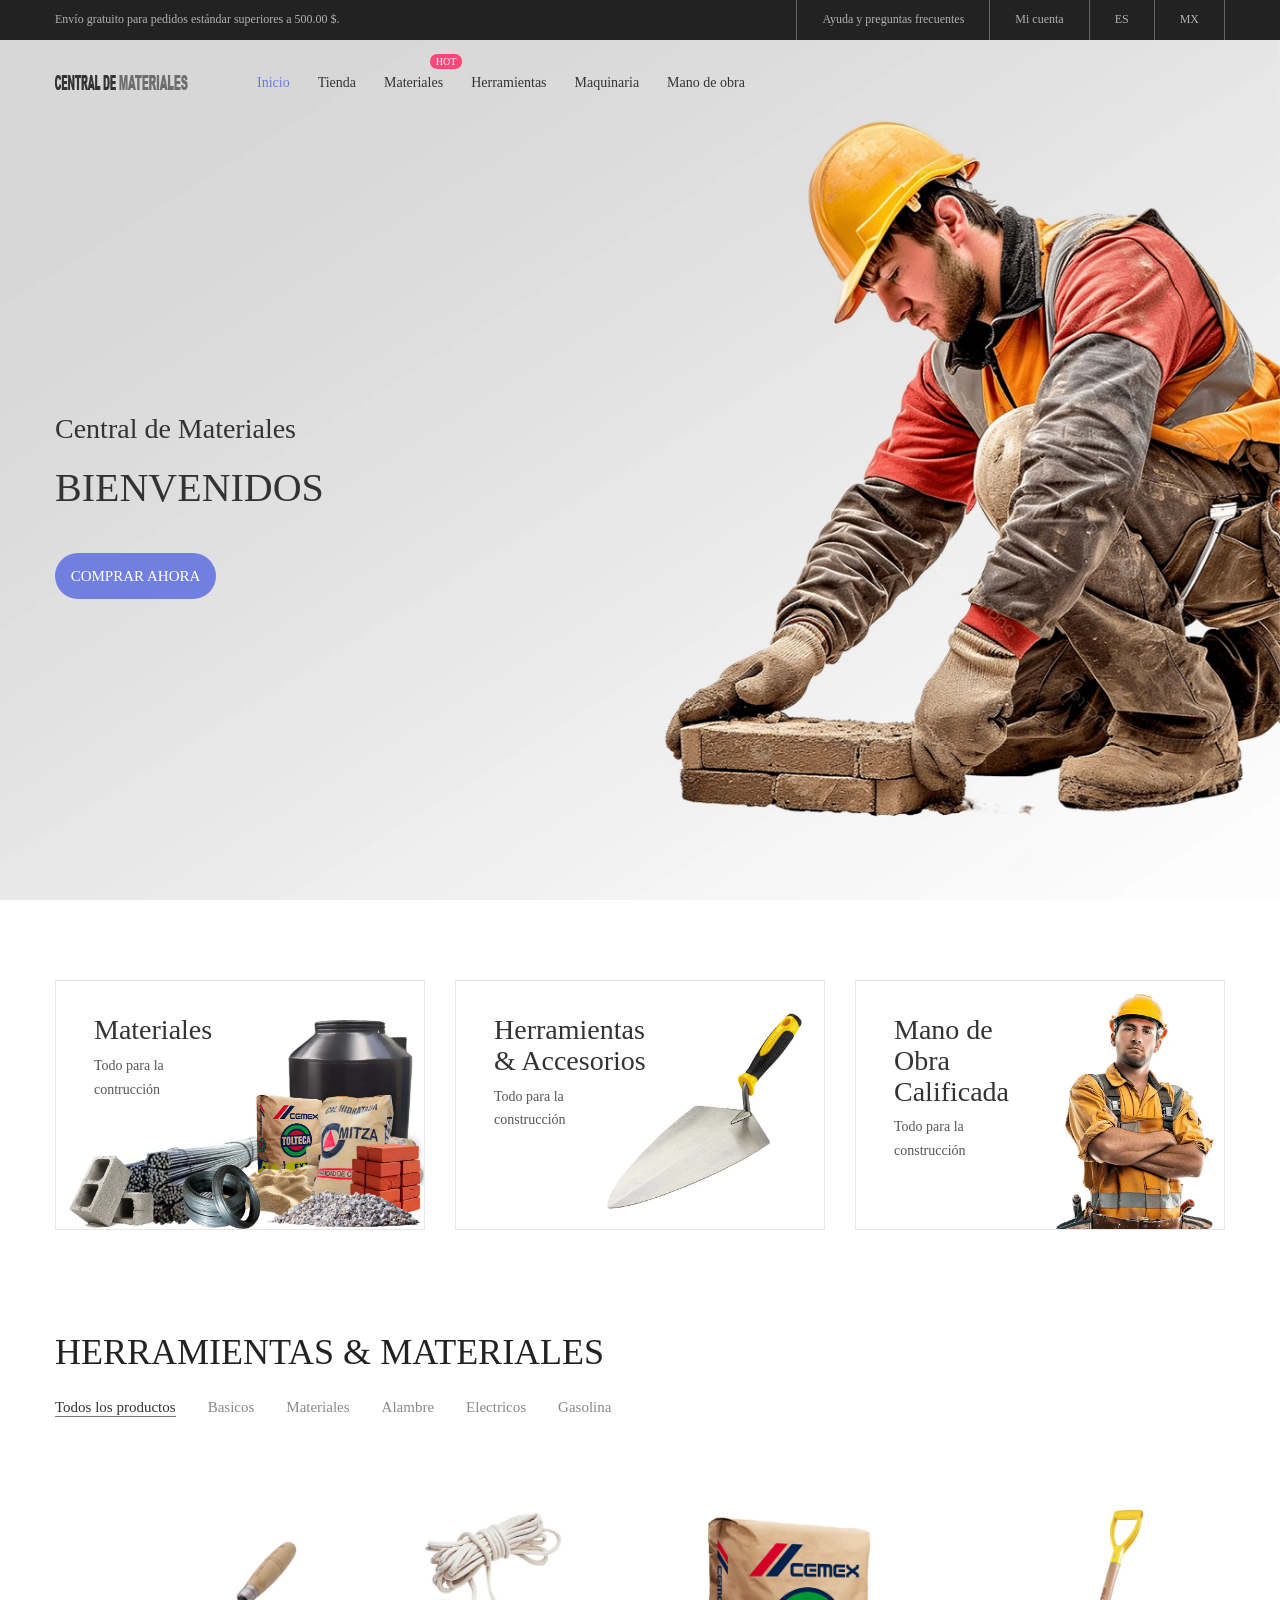
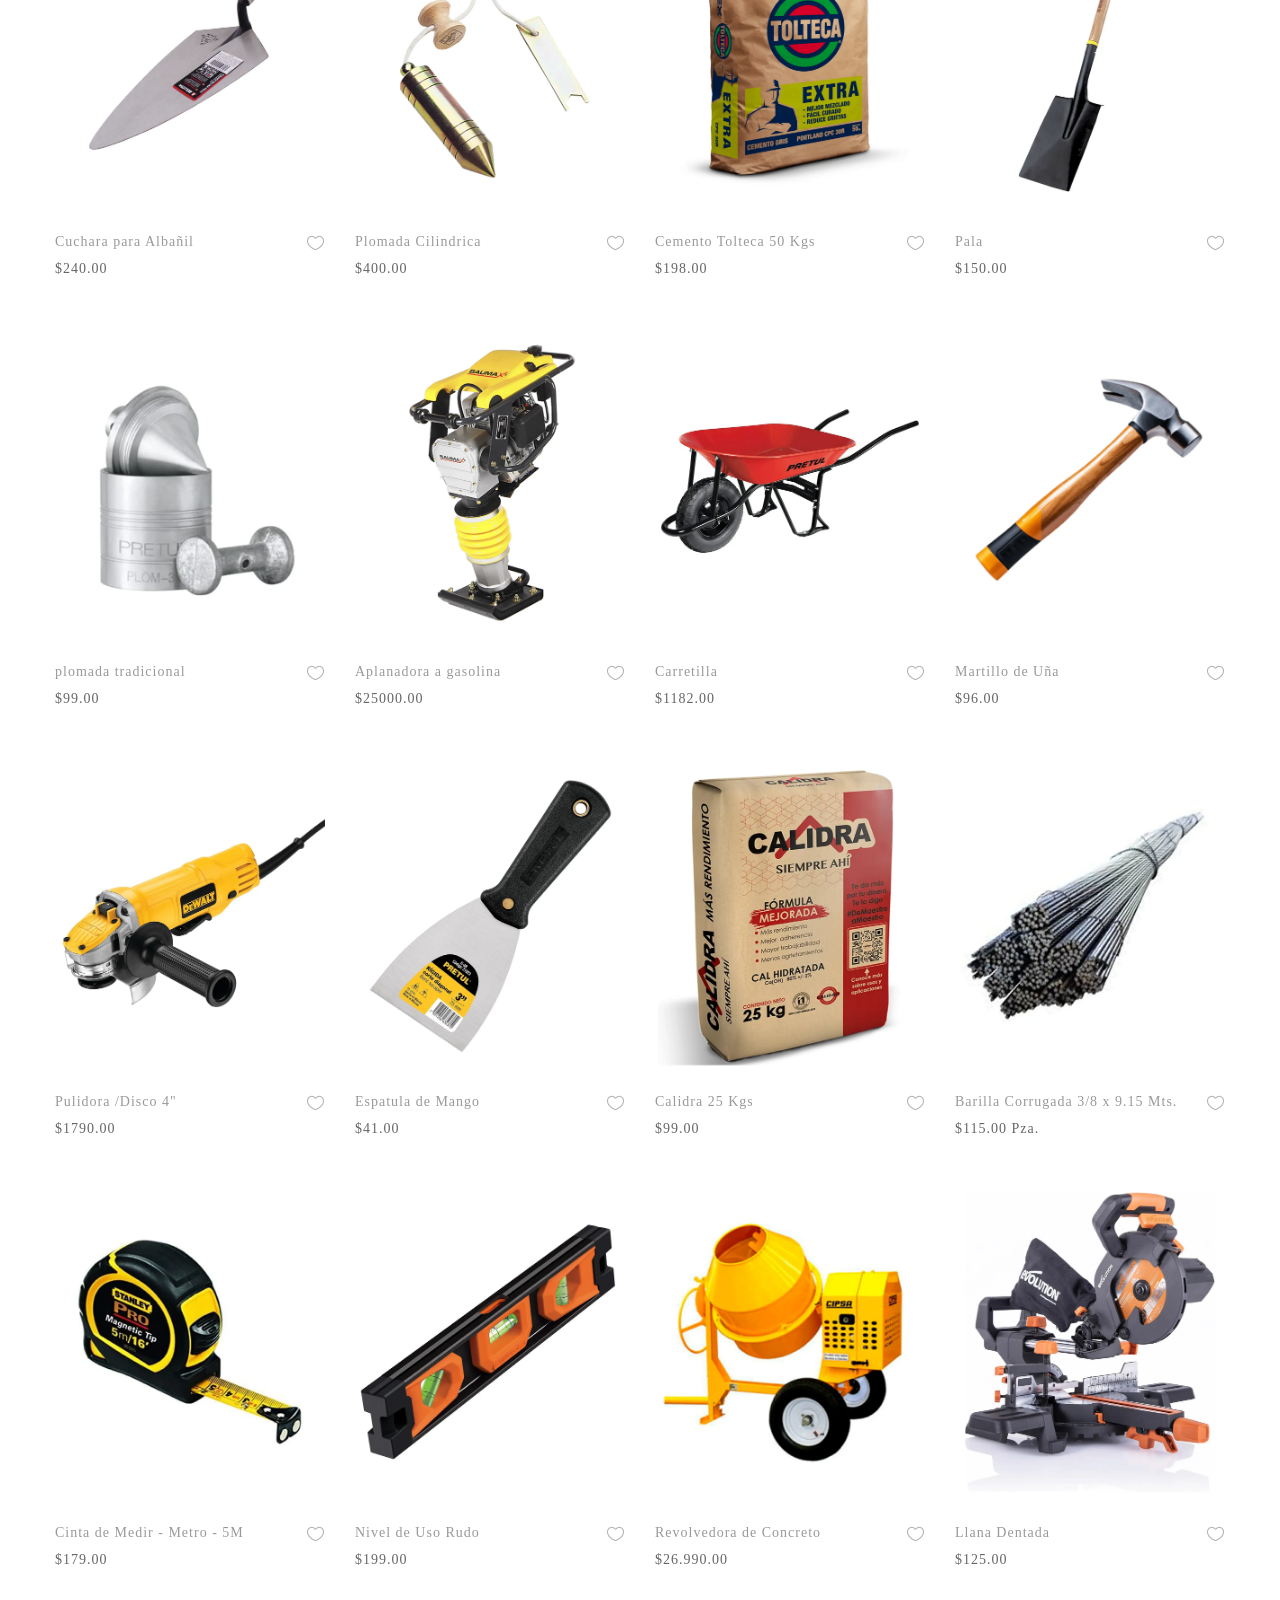
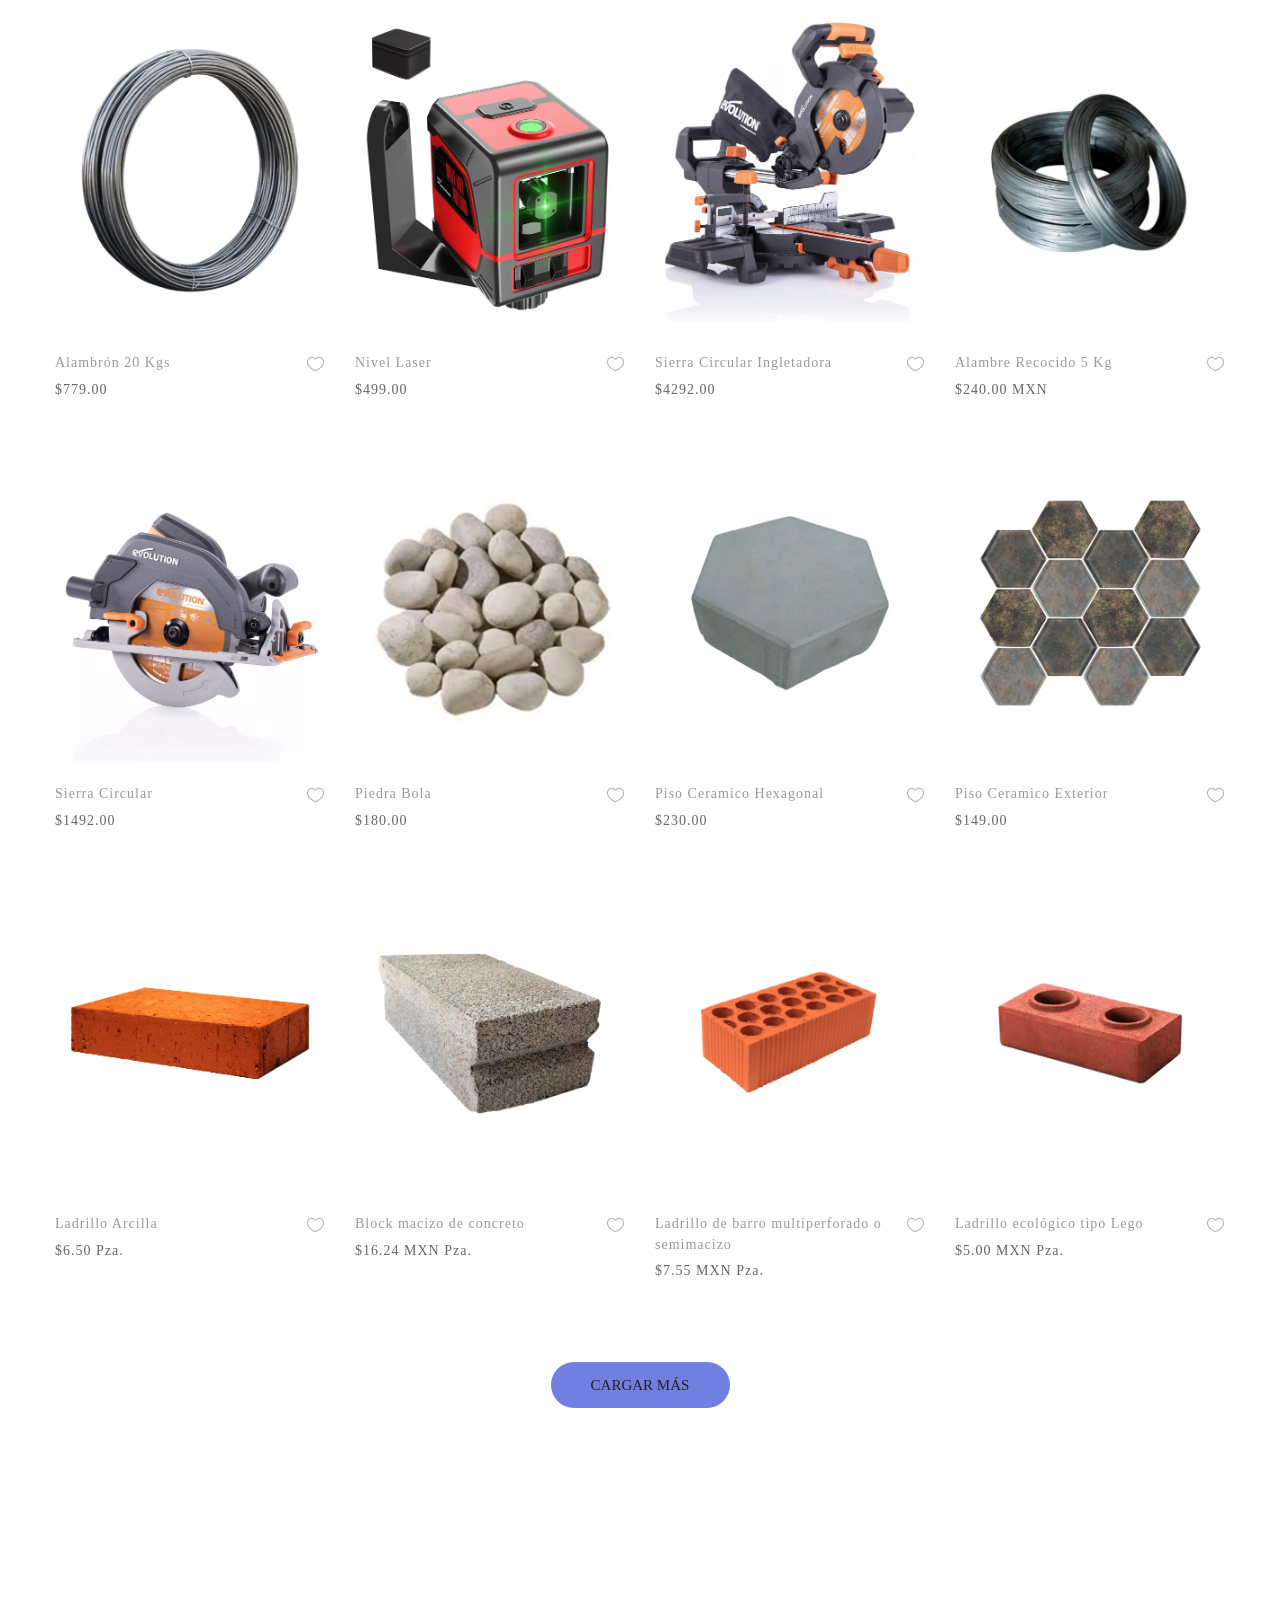
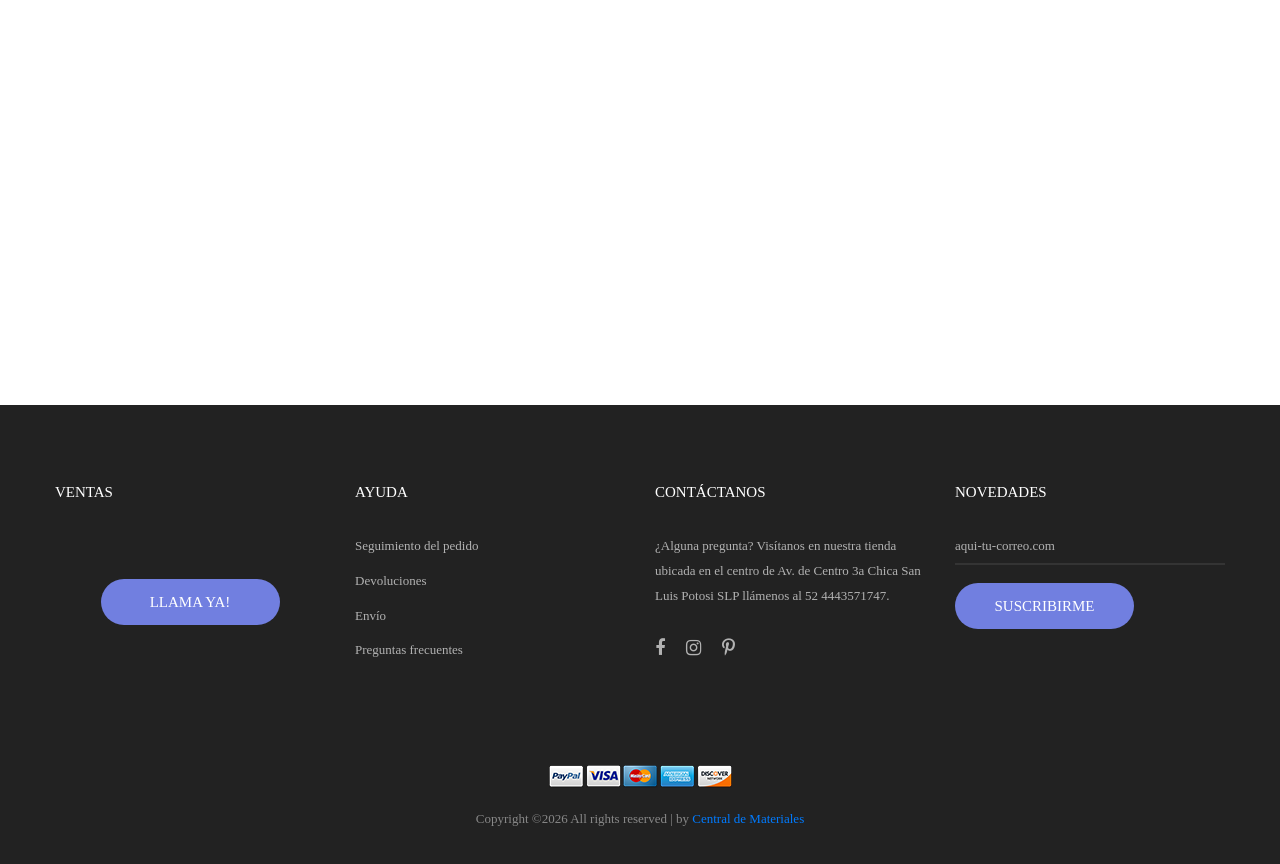
==== commit cf126396: "Add files via upload" ====
--- a/index.html
+++ b/index.html
@@ -138,7 +138,7 @@
 			</div>
 
 			<!-- Icon header -->
-			<div class="wrap-icon-header flex-w flex-r-m m-r-15">
+			<!--<div class="wrap-icon-header flex-w flex-r-m m-r-15">
 				<div class="icon-header-item cl2 hov-cl1 trans-04 p-r-11 js-show-modal-search">
 					<i class="zmdi zmdi-search"></i>
 				</div>
@@ -150,7 +150,7 @@
 				<a href="#" class="dis-block icon-header-item cl2 hov-cl1 trans-04 p-r-11 p-l-10 icon-header-noti" data-notify="0">
 					<i class="zmdi zmdi-favorite-outline"></i>
 				</a>
-			</div>
+			</div>-->
 
 			<!-- Button show menu -->
 			<div class="btn-show-menu-mobile hamburger hamburger--squeeze">
@@ -172,20 +172,20 @@
 
 				<li>
 					<div class="right-top-bar flex-w h-full">
+						<a href="tel:+52444" class="flex-c-m p-lr-10 trans-04">
+							Ayuda & Preguntas frecuentes
+						</a>
+
 						<a href="#" class="flex-c-m p-lr-10 trans-04">
-							Help & FAQs
+							Mi Cuenta
 						</a>
 
 						<a href="#" class="flex-c-m p-lr-10 trans-04">
-							My Account
+							ES
 						</a>
 
 						<a href="#" class="flex-c-m p-lr-10 trans-04">
-							EN
-						</a>
-
-						<a href="#" class="flex-c-m p-lr-10 trans-04">
-							USD
+							MX
 						</a>
 					</div>
 				</li>
@@ -193,35 +193,35 @@
 
 			<ul class="main-menu-m">
 				<li>
-					<a href="index.html">Home</a>
-					<ul class="sub-menu-m">
+					<a href="index.html">Inicio</a>
+					<!--<ul class="sub-menu-m">
 						<li><a href="index.html">Homepage 1</a></li>
 						<li><a href="home-02.html">Homepage 2</a></li>
 						<li><a href="home-03.html">Homepage 3</a></li>
-					</ul>
+					</ul>-->
 					<span class="arrow-main-menu-m">
 						<i class="fa fa-angle-right" aria-hidden="true"></i>
 					</span>
 				</li>
 
 				<li>
-					<a href="product.html">Shop</a>
+					<a href="#map">Tienda</a>
 				</li>
 
 				<li>
-					<a href="shoping-cart.html" class="label1 rs1" data-label1="hot">Features</a>
+					<a href="#materiales" class="label1 rs1" data-label1="hot">Materiales</a>
 				</li>
 
 				<li>
-					<a href="blog.html">Blog</a>
+					<a href="#herramientas">Herramientas</a>
 				</li>
 
 				<li>
-					<a href="about.html">About</a>
+					<a href="contratar.html">Maquinaria</a>
 				</li>
 
 				<li>
-					<a href="contact.html">Contact</a>
+					<a href="contratar.html#mano">Mano de Obra</a>
 				</li>
 			</ul>
 		</div>
@@ -237,14 +237,14 @@
 					<button class="flex-c-m trans-04">
 						<i class="zmdi zmdi-search"></i>
 					</button>
-					<input class="plh3" type="text" name="search" placeholder="Search...">
+					<input class="plh3" type="text" name="search" placeholder="...">
 				</form>
 			</div>
 		</div>
 	</header>
 
 	<!-- Cart -->
-	<div class="wrap-header-cart js-panel-cart">
+	<!--<div class="wrap-header-cart js-panel-cart">
 		<div class="s-full js-hide-cart"></div>
 
 		<div class="header-cart flex-col-l p-l-65 p-r-25">
@@ -326,7 +326,7 @@
 				</div>
 			</div>
 		</div>
-	</div>
+	</div>-->
 
 		
 
@@ -758,7 +758,7 @@
 
 						<div class="block2-txt flex-w flex-t p-t-14">
 							<div class="block2-txt-child1 flex-col-l ">
-								<a href="product-detail.html" class="stext-104 cl4 hov-cl1 trans-04 js-name-b2 p-b-6">
+								<a href="product-detail.html" class="stext-105 cl4 hov-cl1 trans-04 js-name-b2 p-b-6">
 									Cuchara para Albañil
 								</a>
 
@@ -790,7 +790,7 @@
 
 						<div class="block2-txt flex-w flex-t p-t-14">
 							<div class="block2-txt-child1 flex-col-l ">
-								<a href="product-detail.html" class="stext-104 cl4 hov-cl1 trans-04 js-name-b2 p-b-6">
+								<a href="product-detail.html" class="stext-105 cl4 hov-cl1 trans-04 js-name-b2 p-b-6">
 									Plomada Cilindrica
 								</a>
 
@@ -822,7 +822,7 @@
 
 						<div class="block2-txt flex-w flex-t p-t-14">
 							<div class="block2-txt-child1 flex-col-l ">
-								<a href="product-detail.html" class="stext-104 cl4 hov-cl1 trans-04 js-name-b2 p-b-6">
+								<a href="product-detail.html" class="stext-105 cl4 hov-cl1 trans-04 js-name-b2 p-b-6">
 									Cemento Tolteca 50 Kgs
 								</a>
 
@@ -854,7 +854,7 @@
 
 						<div class="block2-txt flex-w flex-t p-t-14">
 							<div class="block2-txt-child1 flex-col-l ">
-								<a href="product-detail.html" class="stext-104 cl4 hov-cl1 trans-04 js-name-b2 p-b-6">
+								<a href="product-detail.html" class="stext-105 cl4 hov-cl1 trans-04 js-name-b2 p-b-6">
 									Pala
 								</a>
 
@@ -886,7 +886,7 @@
 
 						<div class="block2-txt flex-w flex-t p-t-14">
 							<div class="block2-txt-child1 flex-col-l ">
-								<a href="product-detail.html" class="stext-104 cl4 hov-cl1 trans-04 js-name-b2 p-b-6">
+								<a href="product-detail.html" class="stext-105 cl4 hov-cl1 trans-04 js-name-b2 p-b-6">
 									plomada tradicional
 								</a>
 
@@ -918,7 +918,7 @@
 
 						<div class="block2-txt flex-w flex-t p-t-14">
 							<div class="block2-txt-child1 flex-col-l ">
-								<a href="product-detail.html" class="stext-104 cl4 hov-cl1 trans-04 js-name-b2 p-b-6">
+								<a href="product-detail.html" class="stext-105 cl4 hov-cl1 trans-04 js-name-b2 p-b-6">
 									Aplanadora a gasolina
 								</a>
 
@@ -950,7 +950,7 @@
 
 						<div class="block2-txt flex-w flex-t p-t-14">
 							<div class="block2-txt-child1 flex-col-l ">
-								<a href="product-detail.html" class="stext-104 cl4 hov-cl1 trans-04 js-name-b2 p-b-6">
+								<a href="product-detail.html" class="stext-105 cl4 hov-cl1 trans-04 js-name-b2 p-b-6">
 									Carretilla
 								</a>
 
@@ -982,7 +982,7 @@
 
 						<div class="block2-txt flex-w flex-t p-t-14">
 							<div class="block2-txt-child1 flex-col-l ">
-								<a href="product-detail.html" class="stext-104 cl4 hov-cl1 trans-04 js-name-b2 p-b-6">
+								<a href="product-detail.html" class="stext-105 cl4 hov-cl1 trans-04 js-name-b2 p-b-6">
 									Martillo de Uña
 								</a>
 
@@ -1014,7 +1014,7 @@
 
 						<div class="block2-txt flex-w flex-t p-t-14">
 							<div class="block2-txt-child1 flex-col-l ">
-								<a href="product-detail.html" class="stext-104 cl4 hov-cl1 trans-04 js-name-b2 p-b-6">
+								<a href="product-detail.html" class="stext-105 cl4 hov-cl1 trans-04 js-name-b2 p-b-6">
 									Pulidora /Disco 4"
 								</a>
 
@@ -1046,7 +1046,7 @@
 
 						<div class="block2-txt flex-w flex-t p-t-14">
 							<div class="block2-txt-child1 flex-col-l ">
-								<a href="product-detail.html" class="stext-104 cl4 hov-cl1 trans-04 js-name-b2 p-b-6">
+								<a href="product-detail.html" class="stext-105 cl4 hov-cl1 trans-04 js-name-b2 p-b-6">
 									Espatula de Mango
 								</a>
 
@@ -1078,7 +1078,7 @@
 
 						<div class="block2-txt flex-w flex-t p-t-14">
 							<div class="block2-txt-child1 flex-col-l ">
-								<a href="product-detail.html" class="stext-104 cl4 hov-cl1 trans-04 js-name-b2 p-b-6">
+								<a href="product-detail.html" class="stext-105 cl4 hov-cl1 trans-04 js-name-b2 p-b-6">
 									Calidra 25 Kgs 
 								</a>
 
@@ -1110,7 +1110,7 @@
 
 						<div class="block2-txt flex-w flex-t p-t-14">
 							<div class="block2-txt-child1 flex-col-l ">
-								<a href="product-detail.html" class="stext-104 cl4 hov-cl1 trans-04 js-name-b2 p-b-6">
+								<a href="product-detail.html" class="stext-105 cl4 hov-cl1 trans-04 js-name-b2 p-b-6">
 									Barilla Corrugada 3/8 x 9.15 Mts.
 								</a>
 
@@ -1142,7 +1142,7 @@
 
 						<div class="block2-txt flex-w flex-t p-t-14">
 							<div class="block2-txt-child1 flex-col-l ">
-								<a href="product-detail.html" class="stext-104 cl4 hov-cl1 trans-04 js-name-b2 p-b-6">
+								<a href="product-detail.html" class="stext-105 cl4 hov-cl1 trans-04 js-name-b2 p-b-6">
 									Cinta de Medir - Metro - 5M
 								</a>
 
@@ -1174,7 +1174,7 @@
 
 						<div class="block2-txt flex-w flex-t p-t-14">
 							<div class="block2-txt-child1 flex-col-l ">
-								<a href="product-detail.html" class="stext-104 cl4 hov-cl1 trans-04 js-name-b2 p-b-6">
+								<a href="product-detail.html" class="stext-105 cl4 hov-cl1 trans-04 js-name-b2 p-b-6">
 									Nivel de Uso Rudo
 								</a>
 
@@ -1206,7 +1206,7 @@
 
 						<div class="block2-txt flex-w flex-t p-t-14">
 							<div class="block2-txt-child1 flex-col-l ">
-								<a href="product-detail.html" class="stext-104 cl4 hov-cl1 trans-04 js-name-b2 p-b-6">
+								<a href="product-detail.html" class="stext-105 cl4 hov-cl1 trans-04 js-name-b2 p-b-6">
 									Revolvedora de Concreto
 								</a>
 
@@ -1238,7 +1238,7 @@
 
 						<div class="block2-txt flex-w flex-t p-t-14">
 							<div class="block2-txt-child1 flex-col-l ">
-								<a href="product-detail.html" class="stext-104 cl4 hov-cl1 trans-04 js-name-b2 p-b-6">
+								<a href="product-detail.html" class="stext-105 cl4 hov-cl1 trans-04 js-name-b2 p-b-6">
 									Llana Dentada
 								</a>
 
@@ -1270,7 +1270,7 @@
 
 						<div class="block2-txt flex-w flex-t p-t-14">
 							<div class="block2-txt-child1 flex-col-l ">
-								<a href="product-detail.html" class="stext-104 cl4 hov-cl1 trans-04 js-name-b2 p-b-6">
+								<a href="product-detail.html" class="stext-105 cl4 hov-cl1 trans-04 js-name-b2 p-b-6">
 									Alambrón 20 Kgs
 								</a>
 
@@ -1302,7 +1302,7 @@
 
 						<div class="block2-txt flex-w flex-t p-t-14">
 							<div class="block2-txt-child1 flex-col-l ">
-								<a href="product-detail.html" class="stext-104 cl4 hov-cl1 trans-04 js-name-b2 p-b-6">
+								<a href="product-detail.html" class="stext-105 cl4 hov-cl1 trans-04 js-name-b2 p-b-6">
 									Nivel Laser
 								</a>
 
@@ -1334,7 +1334,7 @@
 
 						<div class="block2-txt flex-w flex-t p-t-14">
 							<div class="block2-txt-child1 flex-col-l ">
-								<a href="product-detail.html" class="stext-104 cl4 hov-cl1 trans-04 js-name-b2 p-b-6">
+								<a href="product-detail.html" class="stext-105 cl4 hov-cl1 trans-04 js-name-b2 p-b-6">
 									Sierra Circular Ingletadora
 								</a>
 
@@ -1366,7 +1366,7 @@
 
 						<div class="block2-txt flex-w flex-t p-t-14">
 							<div class="block2-txt-child1 flex-col-l ">
-								<a href="product-detail.html" class="stext-104 cl4 hov-cl1 trans-04 js-name-b2 p-b-6">
+								<a href="product-detail.html" class="stext-105 cl4 hov-cl1 trans-04 js-name-b2 p-b-6">
 									Alambre Recocido 5 Kg
 								</a>
 
@@ -1398,7 +1398,7 @@
 
 						<div class="block2-txt flex-w flex-t p-t-14">
 							<div class="block2-txt-child1 flex-col-l ">
-								<a href="product-detail.html" class="stext-104 cl4 hov-cl1 trans-04 js-name-b2 p-b-6">
+								<a href="product-detail.html" class="stext-105 cl4 hov-cl1 trans-04 js-name-b2 p-b-6">
 									Sierra Circular
 								</a>
 
@@ -1430,7 +1430,7 @@
 
 						<div class="block2-txt flex-w flex-t p-t-14">
 							<div class="block2-txt-child1 flex-col-l ">
-								<a href="product-detail.html" class="stext-104 cl4 hov-cl1 trans-04 js-name-b2 p-b-6">
+								<a href="product-detail.html" class="stext-105 cl4 hov-cl1 trans-04 js-name-b2 p-b-6">
 									Piedra Bola
 								</a>
 
@@ -1462,7 +1462,7 @@
 
 						<div class="block2-txt flex-w flex-t p-t-14">
 							<div class="block2-txt-child1 flex-col-l ">
-								<a href="product-detail.html" class="stext-104 cl4 hov-cl1 trans-04 js-name-b2 p-b-6">
+								<a href="product-detail.html" class="stext-105 cl4 hov-cl1 trans-04 js-name-b2 p-b-6">
 									Piso Ceramico Hexagonal
 								</a>
 
@@ -1494,7 +1494,7 @@
 
 						<div class="block2-txt flex-w flex-t p-t-14">
 							<div class="block2-txt-child1 flex-col-l ">
-								<a href="product-detail.html" class="stext-104 cl4 hov-cl1 trans-04 js-name-b2 p-b-6">
+								<a href="product-detail.html" class="stext-105 cl4 hov-cl1 trans-04 js-name-b2 p-b-6">
 									Piso Ceramico Exterior
 								</a>
 
@@ -1526,7 +1526,7 @@
 
 						<div class="block2-txt flex-w flex-t p-t-14">
 							<div class="block2-txt-child1 flex-col-l ">
-								<a href="product-detail.html" class="stext-104 cl4 hov-cl1 trans-04 js-name-b2 p-b-6">
+								<a href="product-detail.html" class="stext-105 cl4 hov-cl1 trans-04 js-name-b2 p-b-6">
 									Ladrillo Arcilla
 								</a>
 
@@ -1558,7 +1558,7 @@
 
 						<div class="block2-txt flex-w flex-t p-t-14">
 							<div class="block2-txt-child1 flex-col-l ">
-								<a href="product-detail.html" class="stext-104 cl4 hov-cl1 trans-04 js-name-b2 p-b-6">
+								<a href="product-detail.html" class="stext-105 cl4 hov-cl1 trans-04 js-name-b2 p-b-6">
 									Block macizo de concreto
 								</a>
 
@@ -1590,7 +1590,7 @@
 
 						<div class="block2-txt flex-w flex-t p-t-14">
 							<div class="block2-txt-child1 flex-col-l ">
-								<a href="product-detail.html" class="stext-104 cl4 hov-cl1 trans-04 js-name-b2 p-b-6">
+								<a href="product-detail.html" class="stext-105 cl4 hov-cl1 trans-04 js-name-b2 p-b-6">
 									Ladrillo de barro multiperforado o semimacizo
 								</a>
 
@@ -1622,7 +1622,7 @@
 
 						<div class="block2-txt flex-w flex-t p-t-14">
 							<div class="block2-txt-child1 flex-col-l ">
-								<a href="product-detail.html" class="stext-104 cl4 hov-cl1 trans-04 js-name-b2 p-b-6">
+								<a href="product-detail.html" class="stext-105 cl4 hov-cl1 trans-04 js-name-b2 p-b-6">
 									Ladrillo ecológico tipo Lego
 								</a>
 
